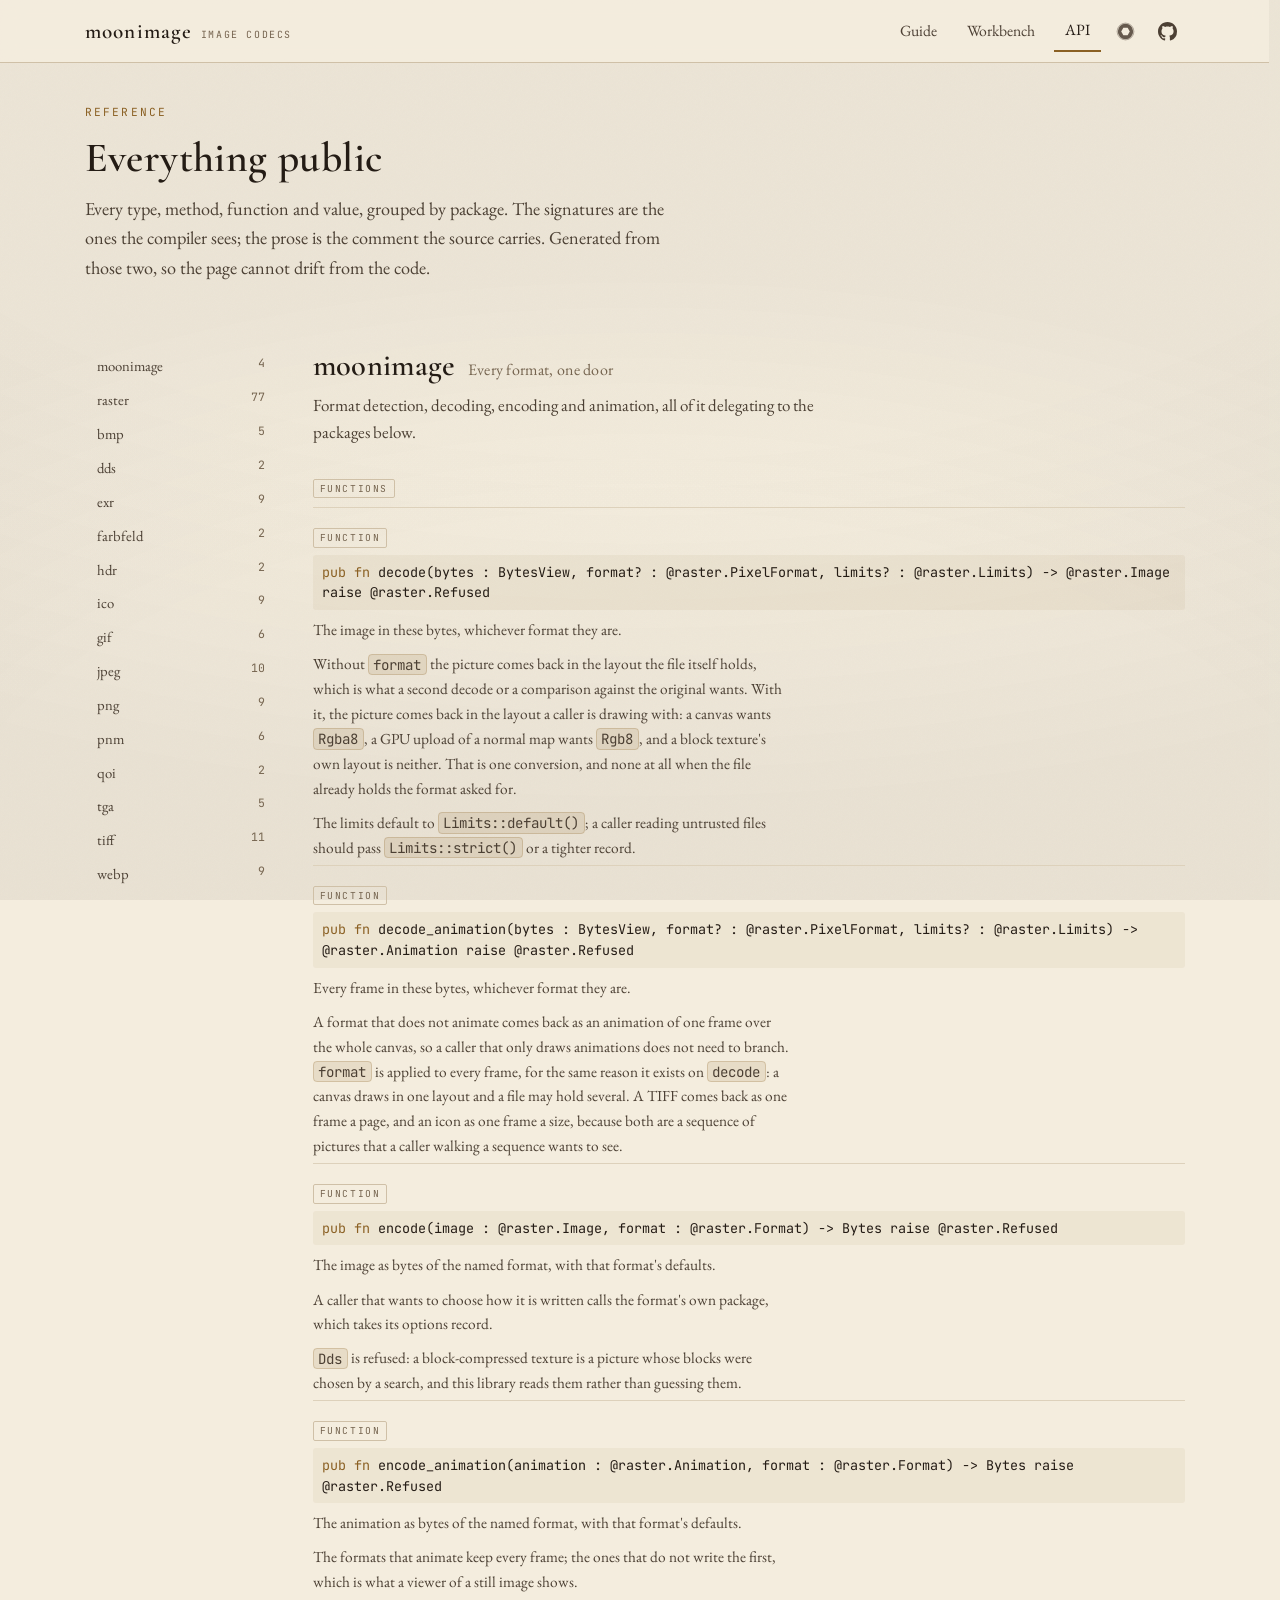
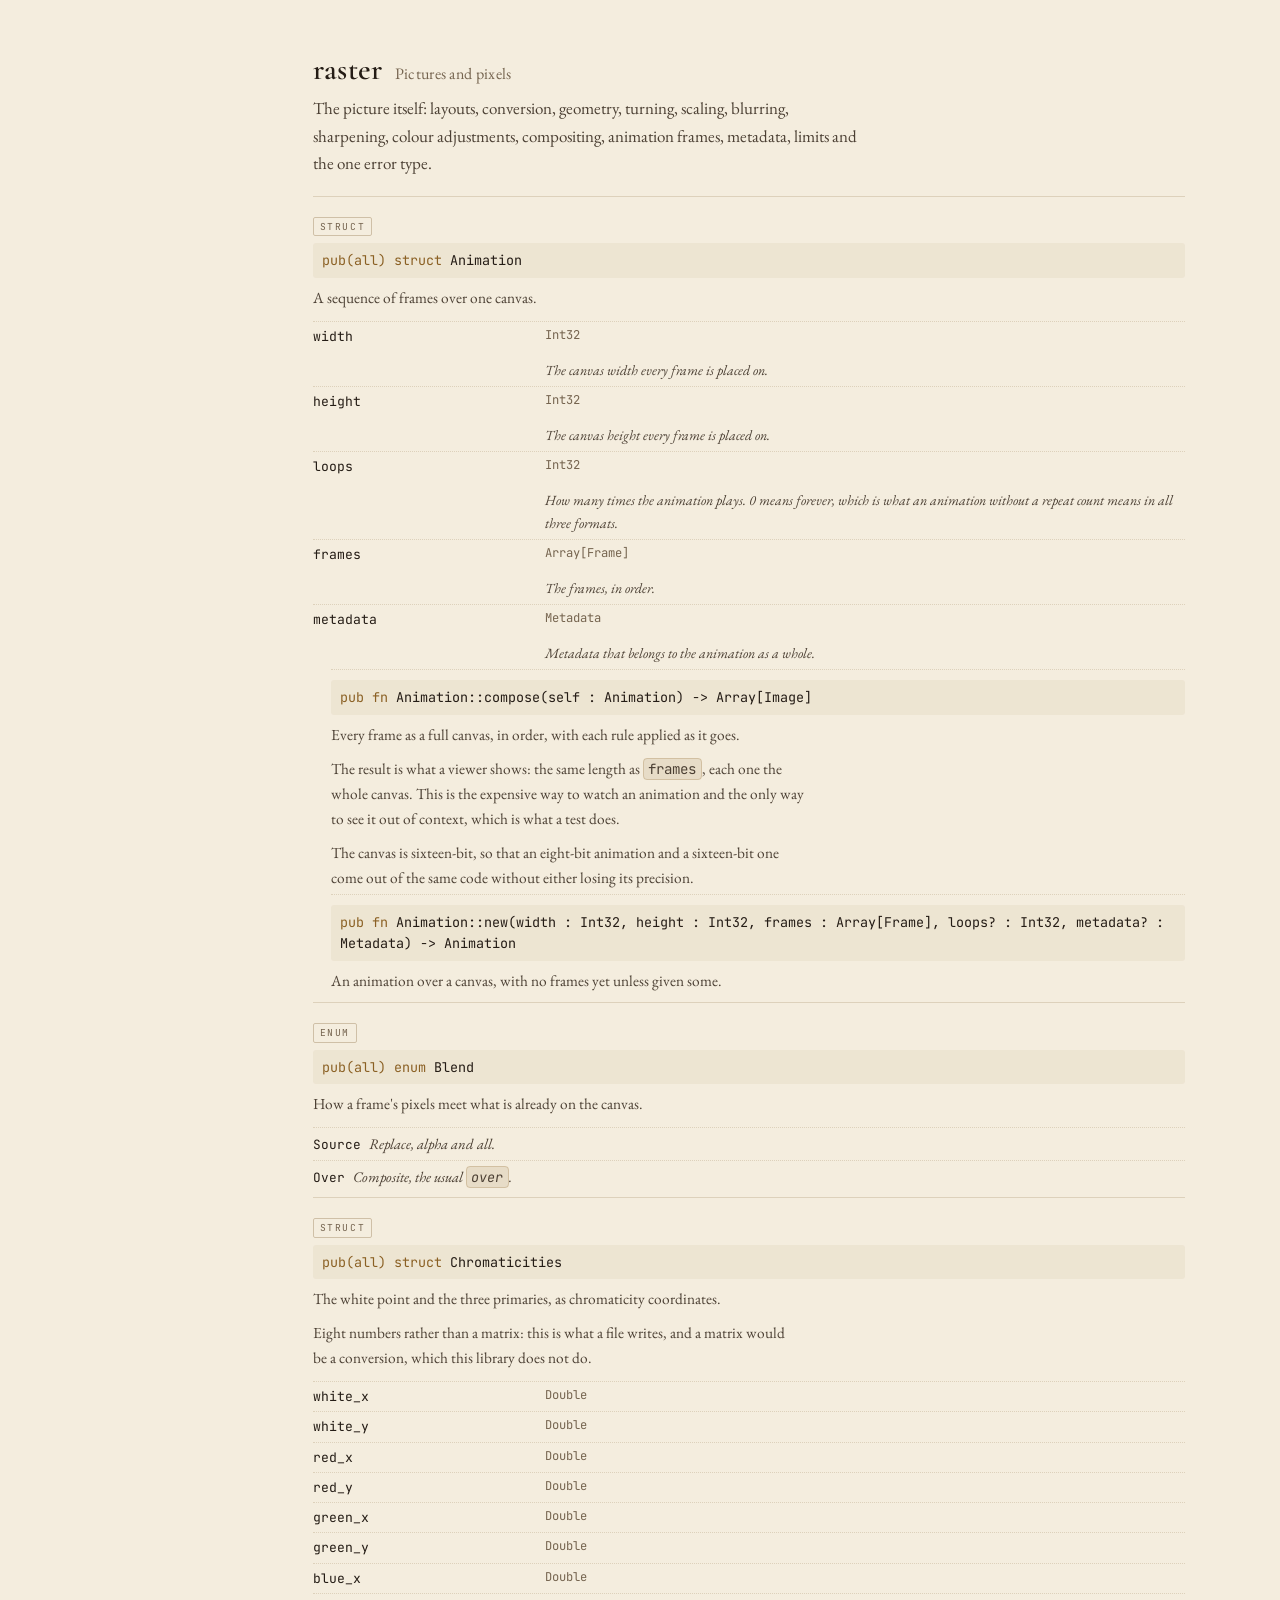
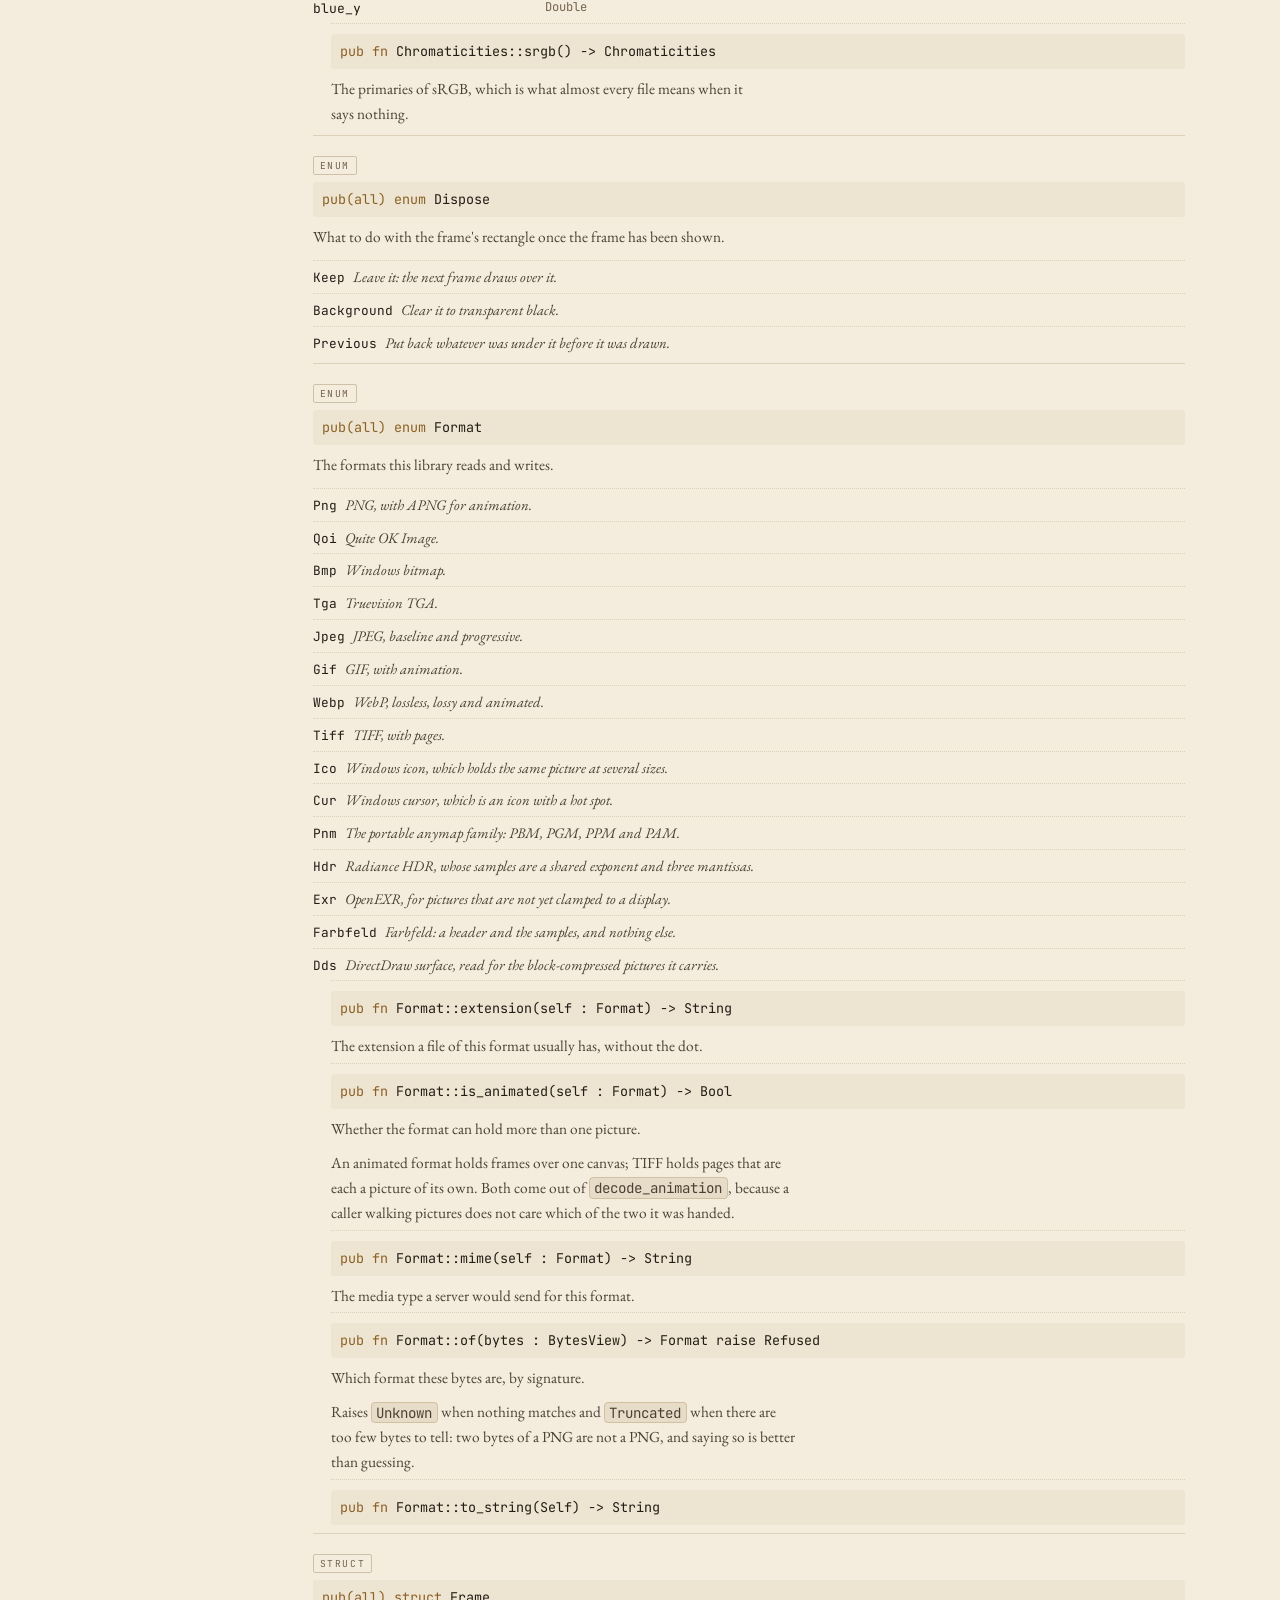
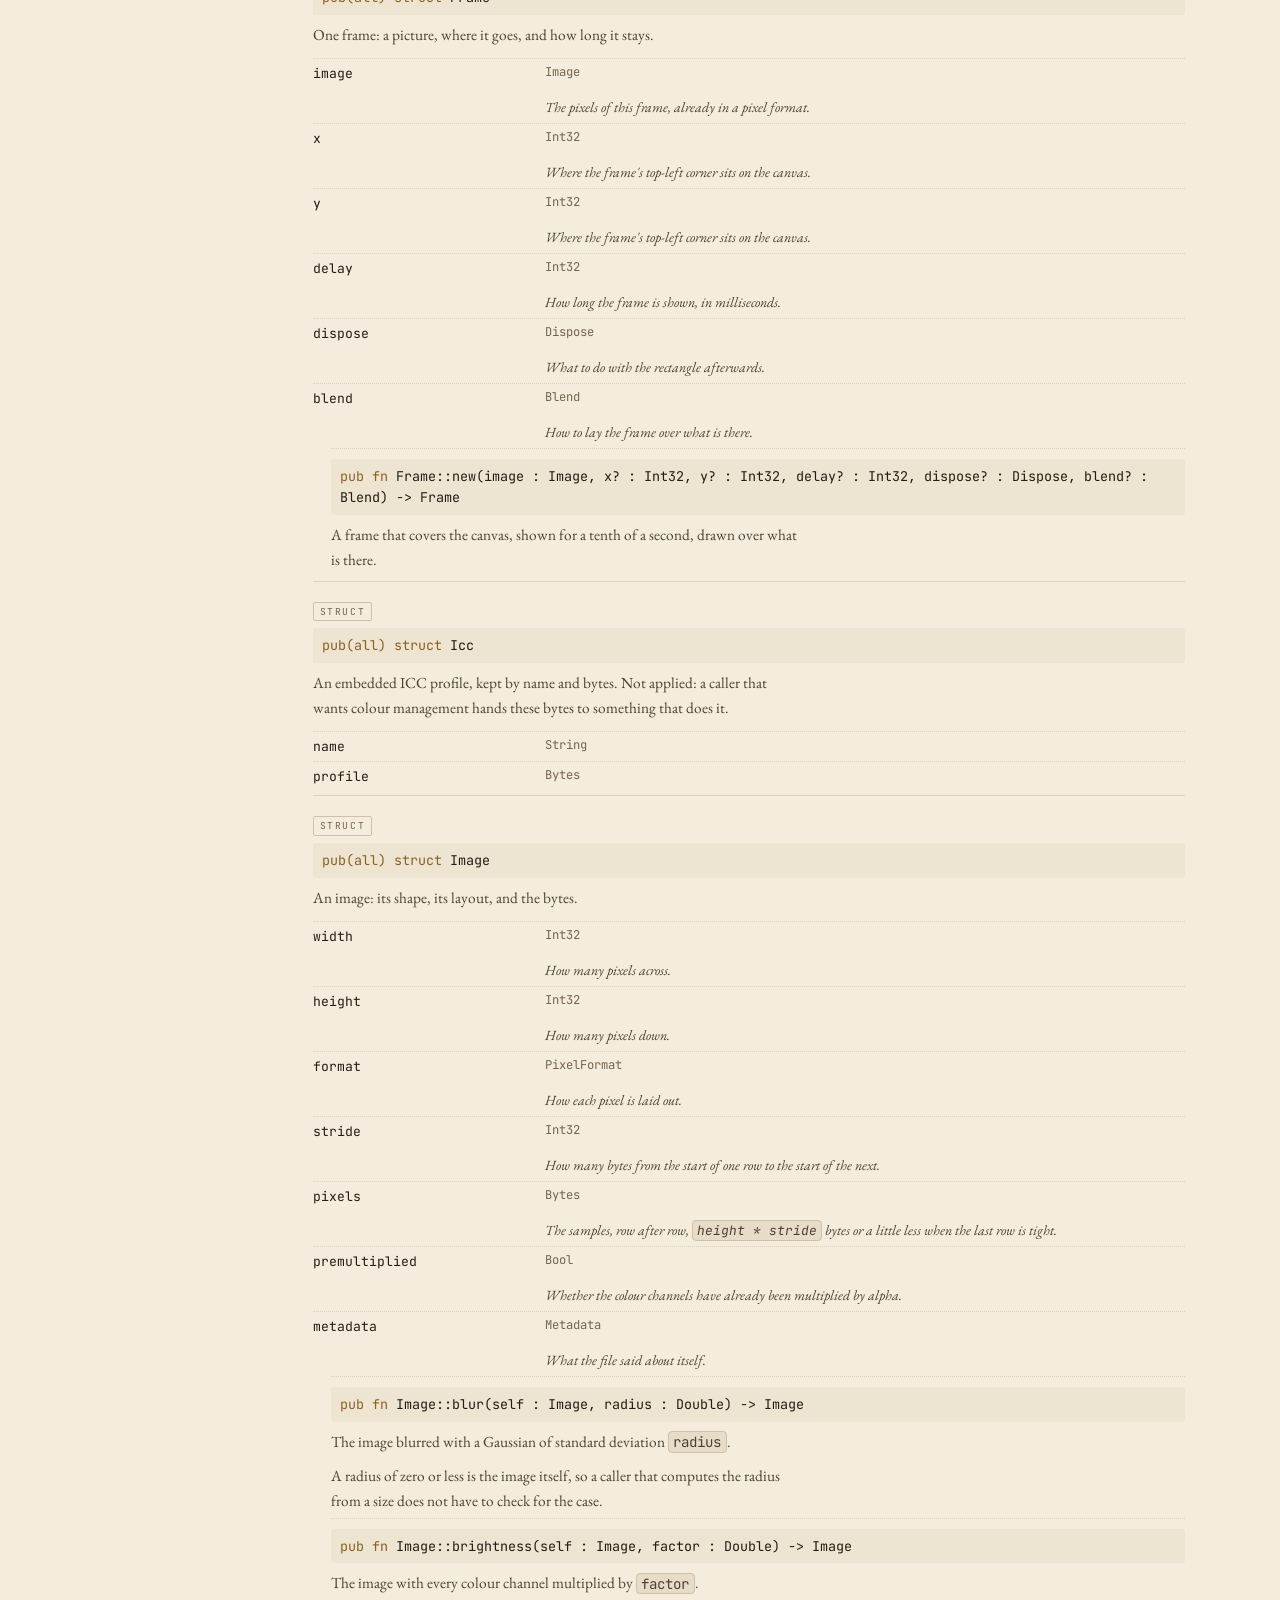
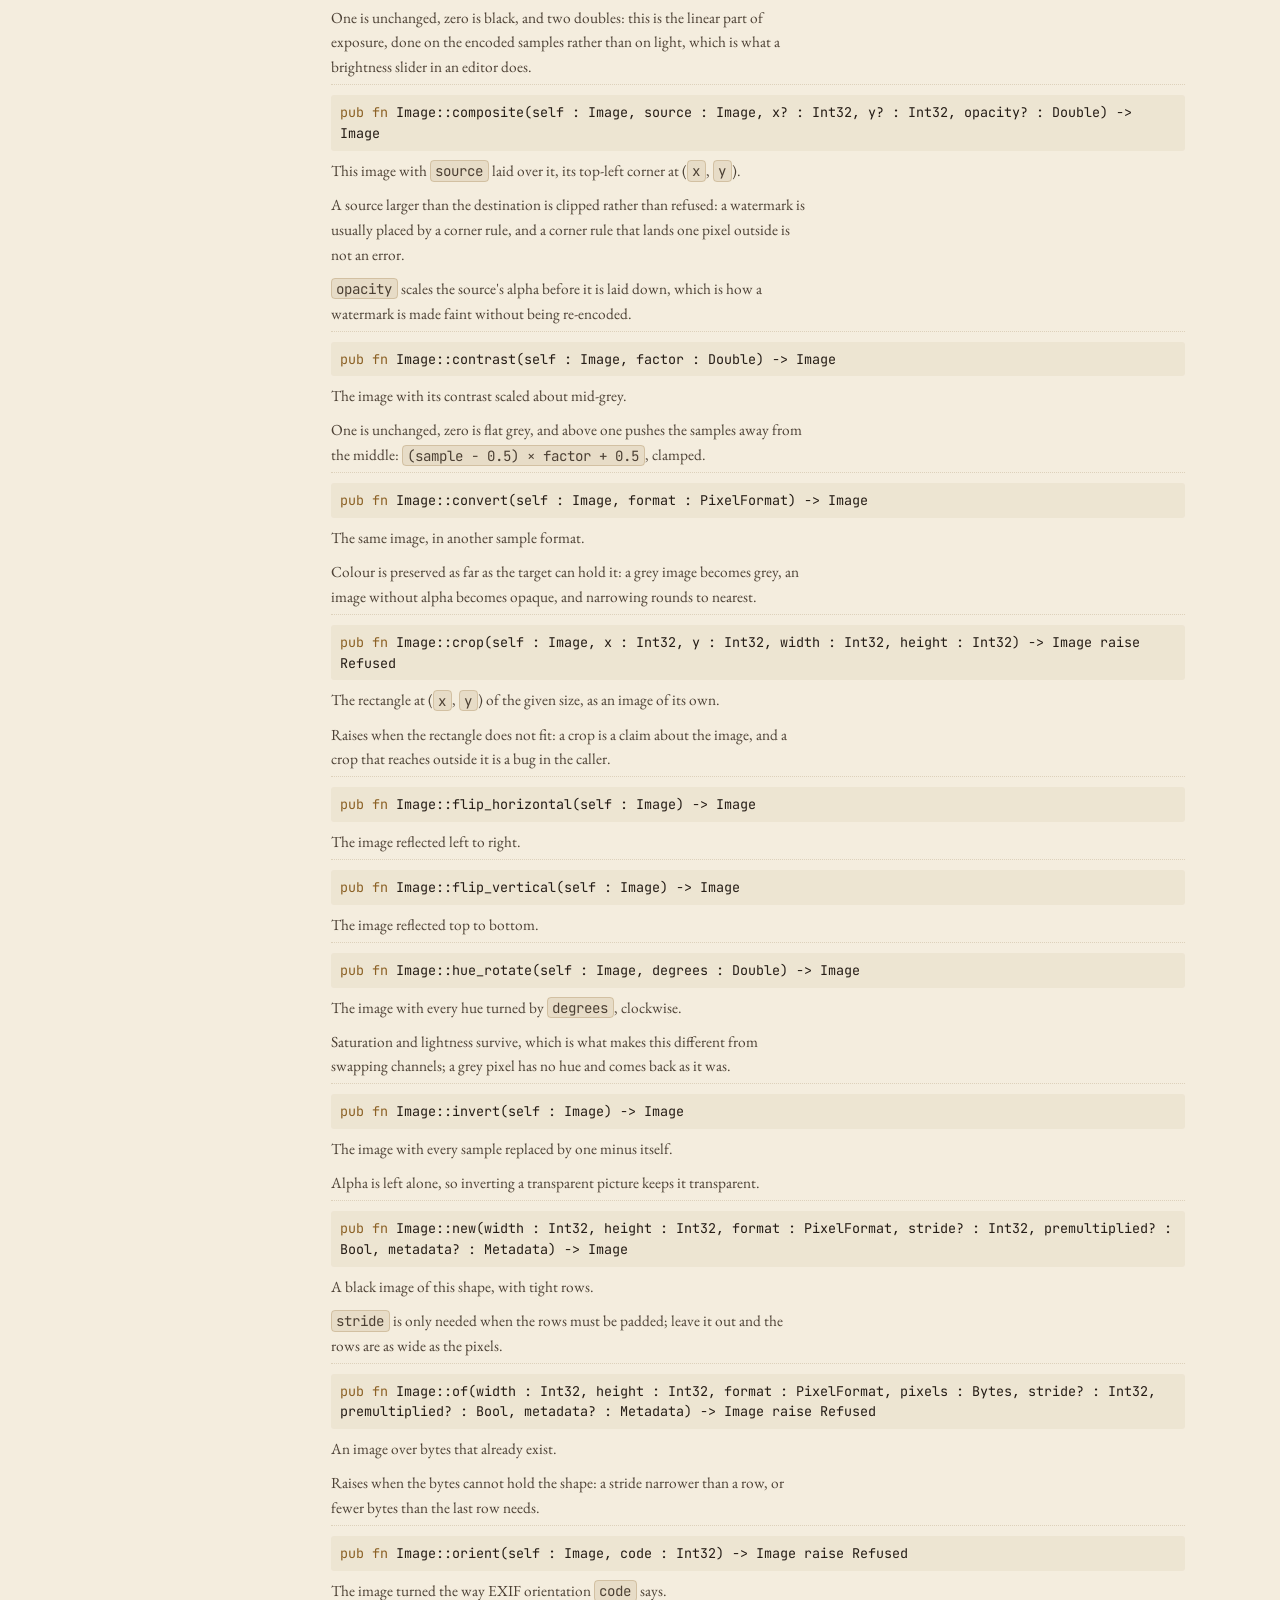
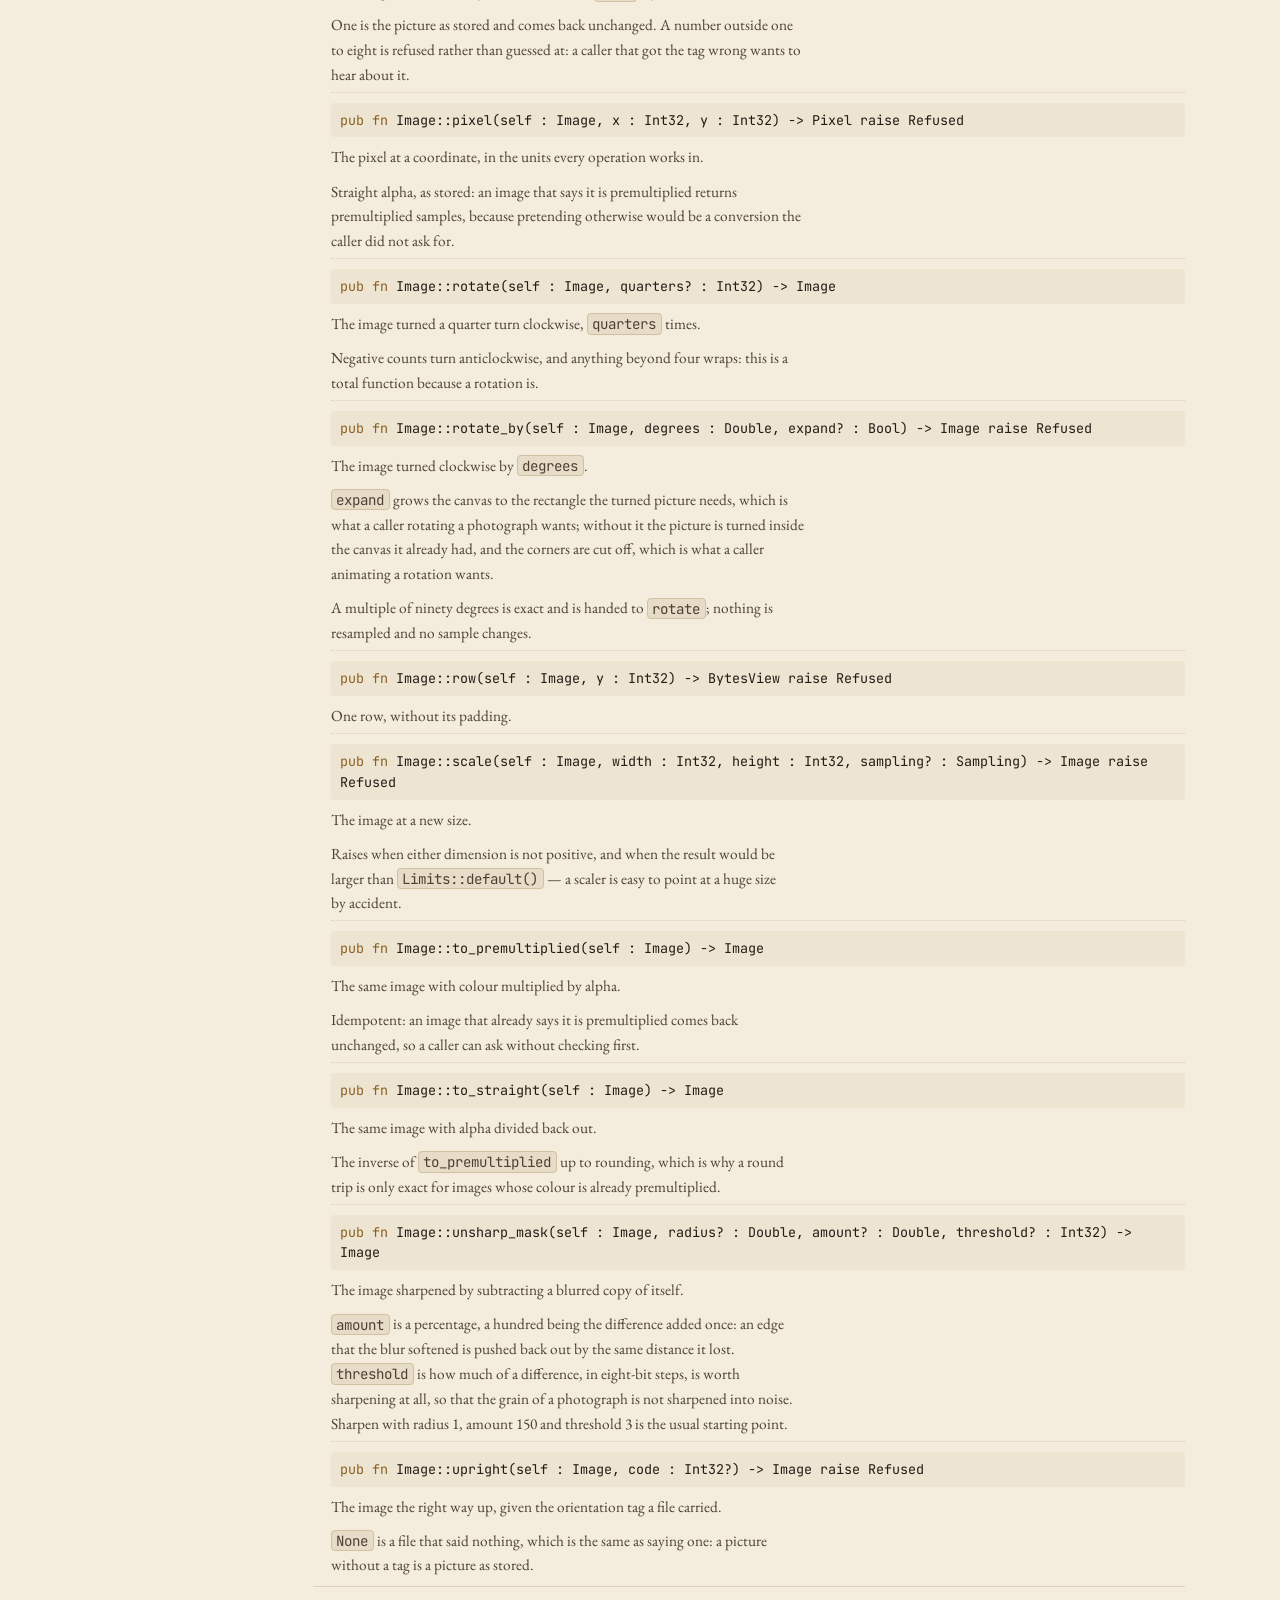
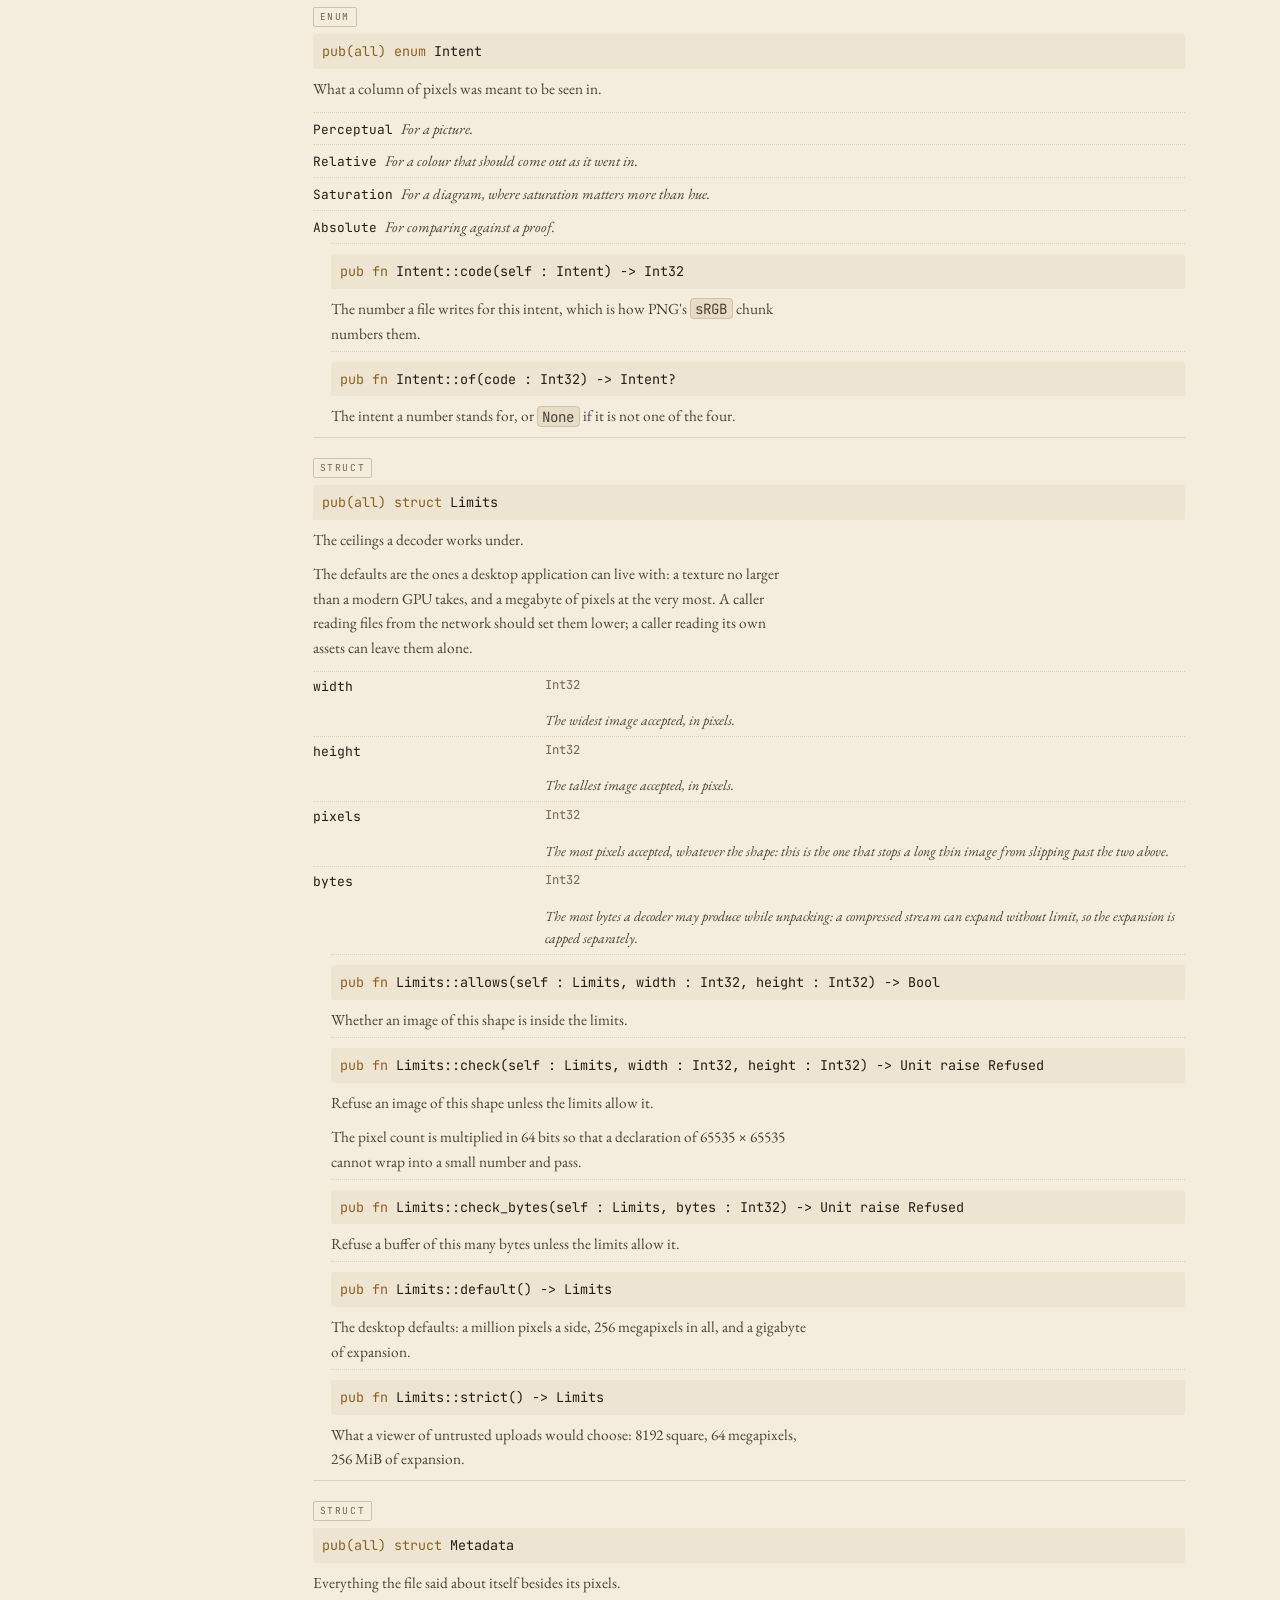
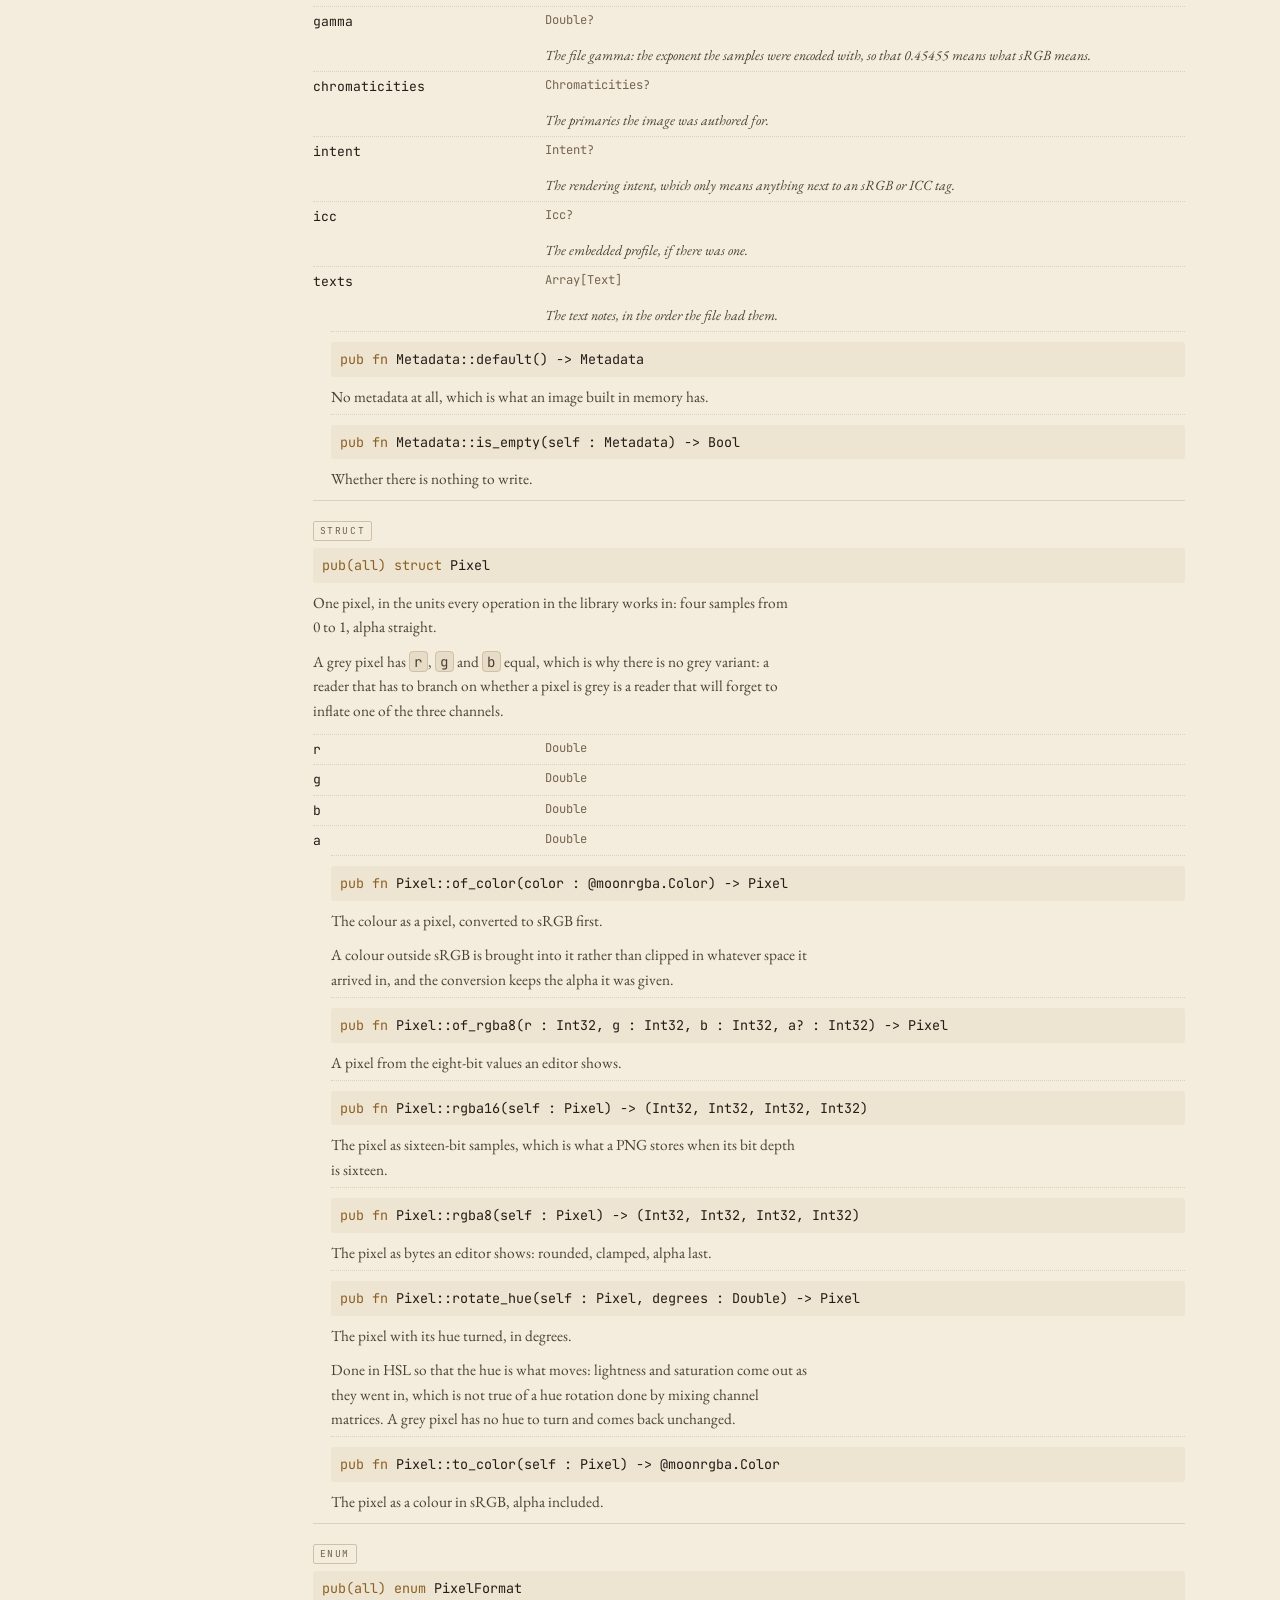
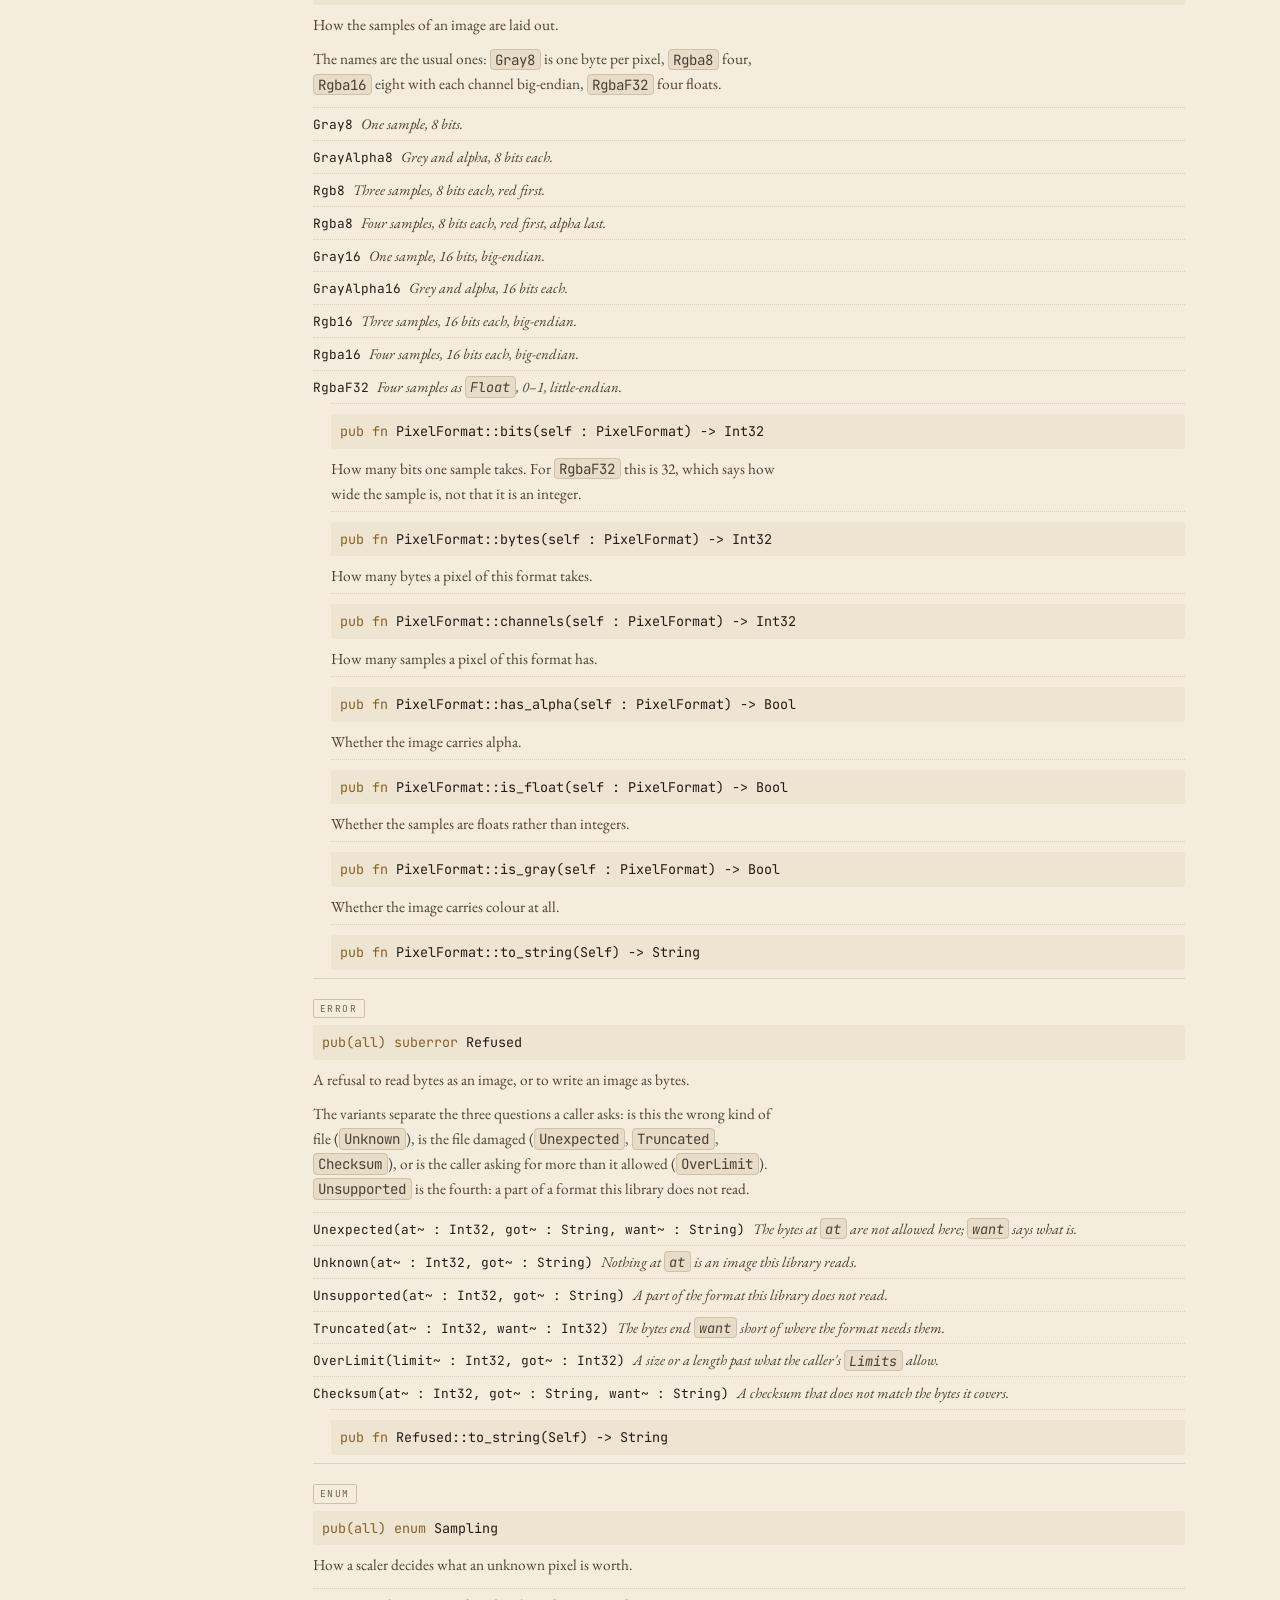
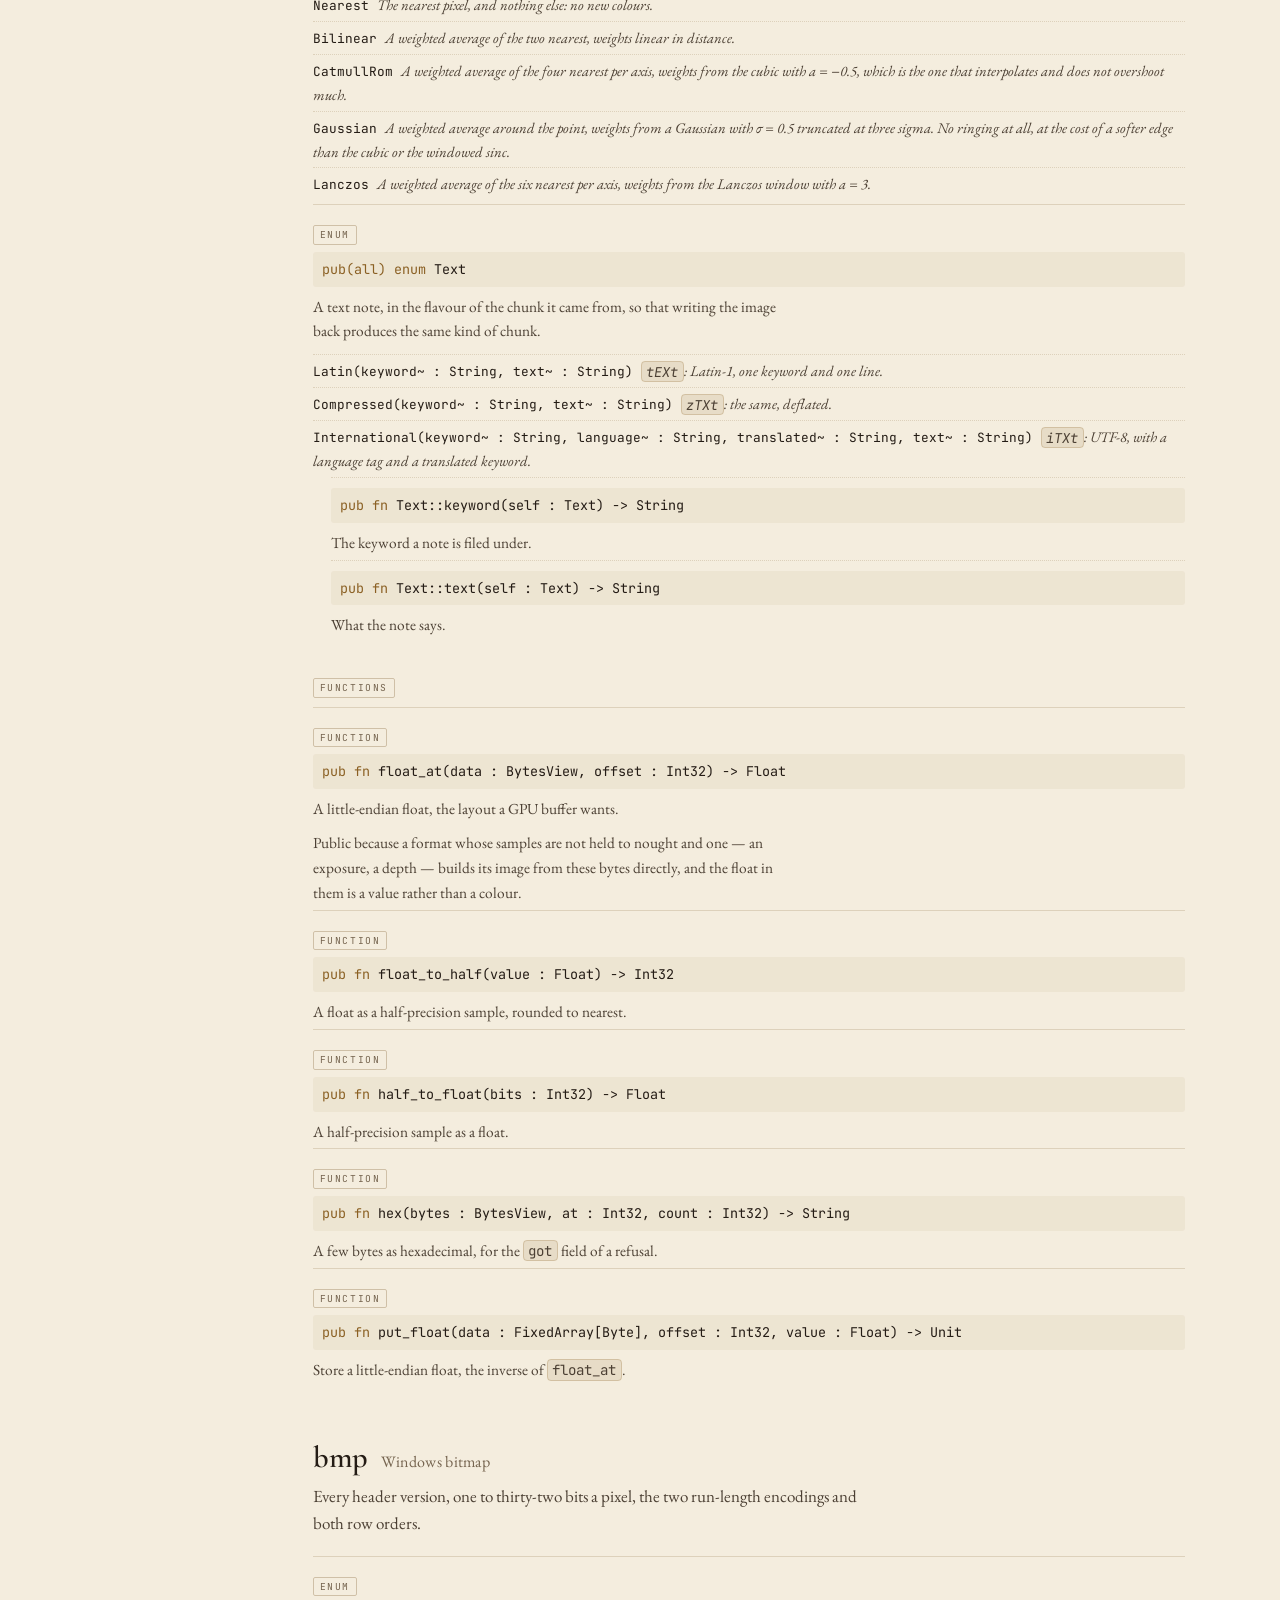
==== docs/api.html @ eb7dc7f6 "feat(moonimage): decode takes the layout the caller is drawing with. `decode_as` existed on the DDS " ====
<!doctype html>
<html lang="en">
<head>
<meta charset="utf-8">
<meta name="viewport" content="width=device-width, initial-scale=1">
<meta name="color-scheme" content="light dark">
<title>API reference — moonimage</title>
<meta name="description" content="Every public type, function, method and value in moonimage, generated from the packages' interfaces and their documentation comments.">
<script>
  // The stock is chosen before the first paint, so nothing flashes the wrong
  // colour while the stylesheet loads.
  (() => {
    let stored = null;
    try {
      stored = localStorage.getItem("moonimage-theme");
    } catch {}
    const theme = stored === "light" || stored === "dark"
      ? stored
      : (window.matchMedia("(prefers-color-scheme: dark)").matches ? "dark" : "light");
    document.documentElement.dataset.theme = theme;
  })();
</script>
<link rel="icon" href="favicon.svg" type="image/svg+xml">
<link rel="preconnect" href="https://fonts.googleapis.com">
<link rel="preconnect" href="https://fonts.gstatic.com" crossorigin>
<link href="https://fonts.googleapis.com/css2?family=Cormorant+Garamond:wght@500;600&family=EB+Garamond:ital,wght@0,400;0,600;1,400&family=JetBrains+Mono:wght@400;500&display=swap" rel="stylesheet">
<link rel="stylesheet" href="style.css">
</head>
<body>

<header class="top">
  <nav>
    <a class="brand" href="index.html"><b>moonimage</b><span>image codecs</span></a>
    <a class="link" href="guide.html">Guide</a>
    <a class="link" href="showcase.html">Workbench</a>
    <a class="link" href="api.html" aria-current="page">API</a>
    <a class="icon-link" href="https://github.com/moonbitstack/moonimage" aria-label="The repository" title="github.com/moonbitstack/moonimage">
      <svg viewBox="0 0 16 16" fill="currentColor" aria-hidden="true"><path d="M8 0C3.58 0 0 3.58 0 8c0 3.54 2.29 6.53 5.47 7.59.4.07.55-.17.55-.38 0-.19-.01-.82-.01-1.49-2.01.37-2.53-.49-2.69-.94-.09-.23-.48-.94-.82-1.13-.28-.15-.68-.52-.01-.53.63-.01 1.08.58 1.23.82.72 1.21 1.87.87 2.33.66.07-.52.28-.87.51-1.07-1.78-.2-3.64-.89-3.64-3.95 0-.87.31-1.59.82-2.15-.08-.2-.36-1.02.08-2.12 0 0 .67-.21 2.2.82.64-.18 1.32-.27 2-.27s1.36.09 2 .27c1.53-1.04 2.2-.82 2.2-.82.44 1.1.16 1.92.08 2.12.51.56.82 1.27.82 2.15 0 3.07-1.87 3.75-3.65 3.95.29.25.54.73.54 1.48 0 1.07-.01 1.93-.01 2.2 0 .21.15.46.55.38A8.01 8.01 0 0 0 16 8c0-4.42-3.58-8-8-8Z"/></svg>
    </a>
  </nav>
</header>

<main class="wrap">
  <div class="page-head" style="padding-block: 40px 8px;">
    <p class="eyebrow">Reference</p>
    <h1 style="font-size: 2.6rem; max-width: none;">Everything public</h1>
    <p class="lede" style="margin-top: 12px;">
      Every type, method, function and value, grouped by package. The signatures
      are the ones the compiler sees; the prose is the comment the source
      carries. Generated from those two, so the page cannot drift from the code.
    </p>
  </div>

  <div class="api">
    <nav aria-label="Packages">
        <a href="#moonimage" title="Every format, one door">moonimage<span>4</span></a>
        <a href="#raster" title="Pictures and pixels">raster<span>77</span></a>
        <a href="#bmp" title="Windows bitmap">bmp<span>5</span></a>
        <a href="#dds" title="DirectDraw surface">dds<span>2</span></a>
        <a href="#exr" title="OpenEXR">exr<span>9</span></a>
        <a href="#farbfeld" title="farbfeld">farbfeld<span>2</span></a>
        <a href="#hdr" title="Radiance HDR">hdr<span>2</span></a>
        <a href="#ico" title="Windows icons and cursors">ico<span>9</span></a>
        <a href="#gif" title="GIF">gif<span>6</span></a>
        <a href="#jpeg" title="JPEG">jpeg<span>10</span></a>
        <a href="#png" title="PNG">png<span>9</span></a>
        <a href="#pnm" title="The portable anymap">pnm<span>6</span></a>
        <a href="#qoi" title="Quite OK Image">qoi<span>2</span></a>
        <a href="#tga" title="Truevision TGA">tga<span>5</span></a>
        <a href="#tiff" title="TIFF">tiff<span>11</span></a>
        <a href="#webp" title="WebP">webp<span>9</span></a>
    </nav>
    <div>
<!-- generated by scripts/docs/gen_api.py; edit the source comments, not this file -->
    <section class="pkg" id="moonimage">
      <h2>moonimage <span>Every format, one door</span></h2>
      <p>Format detection, decoding, encoding and animation, all of it delegating to the packages below.</p>
      <div class="group"><span class="kind">functions</span></div>
      <div class="entry">
        <span class="kind">function</span>
        <code class="sig"><span class="kw">pub fn</span> decode(bytes : BytesView, format? : @raster.PixelFormat, limits? : @raster.Limits) -&gt; @raster.Image raise @raster.Refused</code>
        <div class="doc"><p>The image in these bytes, whichever format they are.</p>
<p>Without <code>format</code> the picture comes back in the layout the file itself holds, which is what a second decode or a comparison against the original wants. With it, the picture comes back in the layout a caller is drawing with: a canvas wants <code>Rgba8</code>, a GPU upload of a normal map wants <code>Rgb8</code>, and a block texture's own layout is neither. That is one conversion, and none at all when the file already holds the format asked for.</p>
<p>The limits default to <code>Limits::default()</code>; a caller reading untrusted files should pass <code>Limits::strict()</code> or a tighter record.</p></div>
      </div>
      <div class="entry">
        <span class="kind">function</span>
        <code class="sig"><span class="kw">pub fn</span> decode_animation(bytes : BytesView, format? : @raster.PixelFormat, limits? : @raster.Limits) -&gt; @raster.Animation raise @raster.Refused</code>
        <div class="doc"><p>Every frame in these bytes, whichever format they are.</p>
<p>A format that does not animate comes back as an animation of one frame over the whole canvas, so a caller that only draws animations does not need to branch. <code>format</code> is applied to every frame, for the same reason it exists on <code>decode</code>: a canvas draws in one layout and a file may hold several. A TIFF comes back as one frame a page, and an icon as one frame a size, because both are a sequence of pictures that a caller walking a sequence wants to see.</p></div>
      </div>
      <div class="entry">
        <span class="kind">function</span>
        <code class="sig"><span class="kw">pub fn</span> encode(image : @raster.Image, format : @raster.Format) -&gt; Bytes raise @raster.Refused</code>
        <div class="doc"><p>The image as bytes of the named format, with that format's defaults.</p>
<p>A caller that wants to choose how it is written calls the format's own package, which takes its options record.</p>
<p><code>Dds</code> is refused: a block-compressed texture is a picture whose blocks were chosen by a search, and this library reads them rather than guessing them.</p></div>
      </div>
      <div class="entry">
        <span class="kind">function</span>
        <code class="sig"><span class="kw">pub fn</span> encode_animation(animation : @raster.Animation, format : @raster.Format) -&gt; Bytes raise @raster.Refused</code>
        <div class="doc"><p>The animation as bytes of the named format, with that format's defaults.</p>
<p>The formats that animate keep every frame; the ones that do not write the first, which is what a viewer of a still image shows.</p></div>
      </div>
    </section>
    <section class="pkg" id="raster">
      <h2>raster <span>Pictures and pixels</span></h2>
      <p>The picture itself: layouts, conversion, geometry, turning, scaling, blurring, sharpening, colour adjustments, compositing, animation frames, metadata, limits and the one error type.</p>
      <div class="entry">
        <span class="kind">struct</span>
        <code class="sig"><span class="kw">pub(all) struct</span> Animation</code>
        <div class="doc"><p>A sequence of frames over one canvas.</p></div>
        <ul class="fields">
          <li><b>width</b><span>Int32</span> <em>The canvas width every frame is placed on.</em></li>
          <li><b>height</b><span>Int32</span> <em>The canvas height every frame is placed on.</em></li>
          <li><b>loops</b><span>Int32</span> <em>How many times the animation plays. 0 means forever, which is what an
animation without a repeat count means in all three formats.</em></li>
          <li><b>frames</b><span>Array[Frame]</span> <em>The frames, in order.</em></li>
          <li><b>metadata</b><span>Metadata</span> <em>Metadata that belongs to the animation as a whole.</em></li>
        </ul>
        <div class="entry method">
          <code class="sig"><span class="kw">pub fn</span> Animation::compose(self : Animation) -&gt; Array[Image]</code>
          <div class="doc"><p>Every frame as a full canvas, in order, with each rule applied as it goes.</p>
<p>The result is what a viewer shows: the same length as <code>frames</code>, each one the whole canvas. This is the expensive way to watch an animation and the only way to see it out of context, which is what a test does.</p>
<p>The canvas is sixteen-bit, so that an eight-bit animation and a sixteen-bit one come out of the same code without either losing its precision.</p></div>
        </div>
        <div class="entry method">
          <code class="sig"><span class="kw">pub fn</span> Animation::new(width : Int32, height : Int32, frames : Array[Frame], loops? : Int32, metadata? : Metadata) -&gt; Animation</code>
          <div class="doc"><p>An animation over a canvas, with no frames yet unless given some.</p></div>
        </div>
      </div>
      <div class="entry">
        <span class="kind">enum</span>
        <code class="sig"><span class="kw">pub(all) enum</span> Blend</code>
        <div class="doc"><p>How a frame's pixels meet what is already on the canvas.</p></div>
        <ul class="variants">
          <li>Source <em>Replace, alpha and all.</em></li>
          <li>Over <em>Composite, the usual <code>over</code>.</em></li>
        </ul>
      </div>
      <div class="entry">
        <span class="kind">struct</span>
        <code class="sig"><span class="kw">pub(all) struct</span> Chromaticities</code>
        <div class="doc"><p>The white point and the three primaries, as chromaticity coordinates.</p>
<p>Eight numbers rather than a matrix: this is what a file writes, and a matrix would be a conversion, which this library does not do.</p></div>
        <ul class="fields">
          <li><b>white_x</b><span>Double</span></li>
          <li><b>white_y</b><span>Double</span></li>
          <li><b>red_x</b><span>Double</span></li>
          <li><b>red_y</b><span>Double</span></li>
          <li><b>green_x</b><span>Double</span></li>
          <li><b>green_y</b><span>Double</span></li>
          <li><b>blue_x</b><span>Double</span></li>
          <li><b>blue_y</b><span>Double</span></li>
        </ul>
        <div class="entry method">
          <code class="sig"><span class="kw">pub fn</span> Chromaticities::srgb() -&gt; Chromaticities</code>
          <div class="doc"><p>The primaries of sRGB, which is what almost every file means when it says nothing.</p></div>
        </div>
      </div>
      <div class="entry">
        <span class="kind">enum</span>
        <code class="sig"><span class="kw">pub(all) enum</span> Dispose</code>
        <div class="doc"><p>What to do with the frame's rectangle once the frame has been shown.</p></div>
        <ul class="variants">
          <li>Keep <em>Leave it: the next frame draws over it.</em></li>
          <li>Background <em>Clear it to transparent black.</em></li>
          <li>Previous <em>Put back whatever was under it before it was drawn.</em></li>
        </ul>
      </div>
      <div class="entry">
        <span class="kind">enum</span>
        <code class="sig"><span class="kw">pub(all) enum</span> Format</code>
        <div class="doc"><p>The formats this library reads and writes.</p></div>
        <ul class="variants">
          <li>Png <em>PNG, with APNG for animation.</em></li>
          <li>Qoi <em>Quite OK Image.</em></li>
          <li>Bmp <em>Windows bitmap.</em></li>
          <li>Tga <em>Truevision TGA.</em></li>
          <li>Jpeg <em>JPEG, baseline and progressive.</em></li>
          <li>Gif <em>GIF, with animation.</em></li>
          <li>Webp <em>WebP, lossless, lossy and animated.</em></li>
          <li>Tiff <em>TIFF, with pages.</em></li>
          <li>Ico <em>Windows icon, which holds the same picture at several sizes.</em></li>
          <li>Cur <em>Windows cursor, which is an icon with a hot spot.</em></li>
          <li>Pnm <em>The portable anymap family: PBM, PGM, PPM and PAM.</em></li>
          <li>Hdr <em>Radiance HDR, whose samples are a shared exponent and three mantissas.</em></li>
          <li>Exr <em>OpenEXR, for pictures that are not yet clamped to a display.</em></li>
          <li>Farbfeld <em>Farbfeld: a header and the samples, and nothing else.</em></li>
          <li>Dds <em>DirectDraw surface, read for the block-compressed pictures it carries.</em></li>
        </ul>
        <div class="entry method">
          <code class="sig"><span class="kw">pub fn</span> Format::extension(self : Format) -&gt; String</code>
          <div class="doc"><p>The extension a file of this format usually has, without the dot.</p></div>
        </div>
        <div class="entry method">
          <code class="sig"><span class="kw">pub fn</span> Format::is_animated(self : Format) -&gt; Bool</code>
          <div class="doc"><p>Whether the format can hold more than one picture.</p>
<p>An animated format holds frames over one canvas; TIFF holds pages that are each a picture of its own. Both come out of <code>decode_animation</code>, because a caller walking pictures does not care which of the two it was handed.</p></div>
        </div>
        <div class="entry method">
          <code class="sig"><span class="kw">pub fn</span> Format::mime(self : Format) -&gt; String</code>
          <div class="doc"><p>The media type a server would send for this format.</p></div>
        </div>
        <div class="entry method">
          <code class="sig"><span class="kw">pub fn</span> Format::of(bytes : BytesView) -&gt; Format raise Refused</code>
          <div class="doc"><p>Which format these bytes are, by signature.</p>
<p>Raises <code>Unknown</code> when nothing matches and <code>Truncated</code> when there are too few bytes to tell: two bytes of a PNG are not a PNG, and saying so is better than guessing.</p></div>
        </div>
        <div class="entry method">
          <code class="sig"><span class="kw">pub fn</span> Format::to_string(Self) -&gt; String</code>
        </div>
      </div>
      <div class="entry">
        <span class="kind">struct</span>
        <code class="sig"><span class="kw">pub(all) struct</span> Frame</code>
        <div class="doc"><p>One frame: a picture, where it goes, and how long it stays.</p></div>
        <ul class="fields">
          <li><b>image</b><span>Image</span> <em>The pixels of this frame, already in a pixel format.</em></li>
          <li><b>x</b><span>Int32</span> <em>Where the frame's top-left corner sits on the canvas.</em></li>
          <li><b>y</b><span>Int32</span> <em>Where the frame's top-left corner sits on the canvas.</em></li>
          <li><b>delay</b><span>Int32</span> <em>How long the frame is shown, in milliseconds.</em></li>
          <li><b>dispose</b><span>Dispose</span> <em>What to do with the rectangle afterwards.</em></li>
          <li><b>blend</b><span>Blend</span> <em>How to lay the frame over what is there.</em></li>
        </ul>
        <div class="entry method">
          <code class="sig"><span class="kw">pub fn</span> Frame::new(image : Image, x? : Int32, y? : Int32, delay? : Int32, dispose? : Dispose, blend? : Blend) -&gt; Frame</code>
          <div class="doc"><p>A frame that covers the canvas, shown for a tenth of a second, drawn over what is there.</p></div>
        </div>
      </div>
      <div class="entry">
        <span class="kind">struct</span>
        <code class="sig"><span class="kw">pub(all) struct</span> Icc</code>
        <div class="doc"><p>An embedded ICC profile, kept by name and bytes. Not applied: a caller that wants colour management hands these bytes to something that does it.</p></div>
        <ul class="fields">
          <li><b>name</b><span>String</span></li>
          <li><b>profile</b><span>Bytes</span></li>
        </ul>
      </div>
      <div class="entry">
        <span class="kind">struct</span>
        <code class="sig"><span class="kw">pub(all) struct</span> Image</code>
        <div class="doc"><p>An image: its shape, its layout, and the bytes.</p></div>
        <ul class="fields">
          <li><b>width</b><span>Int32</span> <em>How many pixels across.</em></li>
          <li><b>height</b><span>Int32</span> <em>How many pixels down.</em></li>
          <li><b>format</b><span>PixelFormat</span> <em>How each pixel is laid out.</em></li>
          <li><b>stride</b><span>Int32</span> <em>How many bytes from the start of one row to the start of the next.</em></li>
          <li><b>pixels</b><span>Bytes</span> <em>The samples, row after row, <code>height * stride</code> bytes or a little less when
the last row is tight.</em></li>
          <li><b>premultiplied</b><span>Bool</span> <em>Whether the colour channels have already been multiplied by alpha.</em></li>
          <li><b>metadata</b><span>Metadata</span> <em>What the file said about itself.</em></li>
        </ul>
        <div class="entry method">
          <code class="sig"><span class="kw">pub fn</span> Image::blur(self : Image, radius : Double) -&gt; Image</code>
          <div class="doc"><p>The image blurred with a Gaussian of standard deviation <code>radius</code>.</p>
<p>A radius of zero or less is the image itself, so a caller that computes the radius from a size does not have to check for the case.</p></div>
        </div>
        <div class="entry method">
          <code class="sig"><span class="kw">pub fn</span> Image::brightness(self : Image, factor : Double) -&gt; Image</code>
          <div class="doc"><p>The image with every colour channel multiplied by <code>factor</code>.</p>
<p>One is unchanged, zero is black, and two doubles: this is the linear part of exposure, done on the encoded samples rather than on light, which is what a brightness slider in an editor does.</p></div>
        </div>
        <div class="entry method">
          <code class="sig"><span class="kw">pub fn</span> Image::composite(self : Image, source : Image, x? : Int32, y? : Int32, opacity? : Double) -&gt; Image</code>
          <div class="doc"><p>This image with <code>source</code> laid over it, its top-left corner at (<code>x</code>, <code>y</code>).</p>
<p>A source larger than the destination is clipped rather than refused: a watermark is usually placed by a corner rule, and a corner rule that lands one pixel outside is not an error.</p>
<p><code>opacity</code> scales the source's alpha before it is laid down, which is how a watermark is made faint without being re-encoded.</p></div>
        </div>
        <div class="entry method">
          <code class="sig"><span class="kw">pub fn</span> Image::contrast(self : Image, factor : Double) -&gt; Image</code>
          <div class="doc"><p>The image with its contrast scaled about mid-grey.</p>
<p>One is unchanged, zero is flat grey, and above one pushes the samples away from the middle: <code>(sample − 0.5) × factor + 0.5</code>, clamped.</p></div>
        </div>
        <div class="entry method">
          <code class="sig"><span class="kw">pub fn</span> Image::convert(self : Image, format : PixelFormat) -&gt; Image</code>
          <div class="doc"><p>The same image, in another sample format.</p>
<p>Colour is preserved as far as the target can hold it: a grey image becomes grey, an image without alpha becomes opaque, and narrowing rounds to nearest.</p></div>
        </div>
        <div class="entry method">
          <code class="sig"><span class="kw">pub fn</span> Image::crop(self : Image, x : Int32, y : Int32, width : Int32, height : Int32) -&gt; Image raise Refused</code>
          <div class="doc"><p>The rectangle at (<code>x</code>, <code>y</code>) of the given size, as an image of its own.</p>
<p>Raises when the rectangle does not fit: a crop is a claim about the image, and a crop that reaches outside it is a bug in the caller.</p></div>
        </div>
        <div class="entry method">
          <code class="sig"><span class="kw">pub fn</span> Image::flip_horizontal(self : Image) -&gt; Image</code>
          <div class="doc"><p>The image reflected left to right.</p></div>
        </div>
        <div class="entry method">
          <code class="sig"><span class="kw">pub fn</span> Image::flip_vertical(self : Image) -&gt; Image</code>
          <div class="doc"><p>The image reflected top to bottom.</p></div>
        </div>
        <div class="entry method">
          <code class="sig"><span class="kw">pub fn</span> Image::hue_rotate(self : Image, degrees : Double) -&gt; Image</code>
          <div class="doc"><p>The image with every hue turned by <code>degrees</code>, clockwise.</p>
<p>Saturation and lightness survive, which is what makes this different from swapping channels; a grey pixel has no hue and comes back as it was.</p></div>
        </div>
        <div class="entry method">
          <code class="sig"><span class="kw">pub fn</span> Image::invert(self : Image) -&gt; Image</code>
          <div class="doc"><p>The image with every sample replaced by one minus itself.</p>
<p>Alpha is left alone, so inverting a transparent picture keeps it transparent.</p></div>
        </div>
        <div class="entry method">
          <code class="sig"><span class="kw">pub fn</span> Image::new(width : Int32, height : Int32, format : PixelFormat, stride? : Int32, premultiplied? : Bool, metadata? : Metadata) -&gt; Image</code>
          <div class="doc"><p>A black image of this shape, with tight rows.</p>
<p><code>stride</code> is only needed when the rows must be padded; leave it out and the rows are as wide as the pixels.</p></div>
        </div>
        <div class="entry method">
          <code class="sig"><span class="kw">pub fn</span> Image::of(width : Int32, height : Int32, format : PixelFormat, pixels : Bytes, stride? : Int32, premultiplied? : Bool, metadata? : Metadata) -&gt; Image raise Refused</code>
          <div class="doc"><p>An image over bytes that already exist.</p>
<p>Raises when the bytes cannot hold the shape: a stride narrower than a row, or fewer bytes than the last row needs.</p></div>
        </div>
        <div class="entry method">
          <code class="sig"><span class="kw">pub fn</span> Image::orient(self : Image, code : Int32) -&gt; Image raise Refused</code>
          <div class="doc"><p>The image turned the way EXIF orientation <code>code</code> says.</p>
<p>One is the picture as stored and comes back unchanged. A number outside one to eight is refused rather than guessed at: a caller that got the tag wrong wants to hear about it.</p></div>
        </div>
        <div class="entry method">
          <code class="sig"><span class="kw">pub fn</span> Image::pixel(self : Image, x : Int32, y : Int32) -&gt; Pixel raise Refused</code>
          <div class="doc"><p>The pixel at a coordinate, in the units every operation works in.</p>
<p>Straight alpha, as stored: an image that says it is premultiplied returns premultiplied samples, because pretending otherwise would be a conversion the caller did not ask for.</p></div>
        </div>
        <div class="entry method">
          <code class="sig"><span class="kw">pub fn</span> Image::rotate(self : Image, quarters? : Int32) -&gt; Image</code>
          <div class="doc"><p>The image turned a quarter turn clockwise, <code>quarters</code> times.</p>
<p>Negative counts turn anticlockwise, and anything beyond four wraps: this is a total function because a rotation is.</p></div>
        </div>
        <div class="entry method">
          <code class="sig"><span class="kw">pub fn</span> Image::rotate_by(self : Image, degrees : Double, expand? : Bool) -&gt; Image raise Refused</code>
          <div class="doc"><p>The image turned clockwise by <code>degrees</code>.</p>
<p><code>expand</code> grows the canvas to the rectangle the turned picture needs, which is what a caller rotating a photograph wants; without it the picture is turned inside the canvas it already had, and the corners are cut off, which is what a caller animating a rotation wants.</p>
<p>A multiple of ninety degrees is exact and is handed to <code>rotate</code>; nothing is resampled and no sample changes.</p></div>
        </div>
        <div class="entry method">
          <code class="sig"><span class="kw">pub fn</span> Image::row(self : Image, y : Int32) -&gt; BytesView raise Refused</code>
          <div class="doc"><p>One row, without its padding.</p></div>
        </div>
        <div class="entry method">
          <code class="sig"><span class="kw">pub fn</span> Image::scale(self : Image, width : Int32, height : Int32, sampling? : Sampling) -&gt; Image raise Refused</code>
          <div class="doc"><p>The image at a new size.</p>
<p>Raises when either dimension is not positive, and when the result would be larger than <code>Limits::default()</code> — a scaler is easy to point at a huge size by accident.</p></div>
        </div>
        <div class="entry method">
          <code class="sig"><span class="kw">pub fn</span> Image::to_premultiplied(self : Image) -&gt; Image</code>
          <div class="doc"><p>The same image with colour multiplied by alpha.</p>
<p>Idempotent: an image that already says it is premultiplied comes back unchanged, so a caller can ask without checking first.</p></div>
        </div>
        <div class="entry method">
          <code class="sig"><span class="kw">pub fn</span> Image::to_straight(self : Image) -&gt; Image</code>
          <div class="doc"><p>The same image with alpha divided back out.</p>
<p>The inverse of <code>to_premultiplied</code> up to rounding, which is why a round trip is only exact for images whose colour is already premultiplied.</p></div>
        </div>
        <div class="entry method">
          <code class="sig"><span class="kw">pub fn</span> Image::unsharp_mask(self : Image, radius? : Double, amount? : Double, threshold? : Int32) -&gt; Image</code>
          <div class="doc"><p>The image sharpened by subtracting a blurred copy of itself.</p>
<p><code>amount</code> is a percentage, a hundred being the difference added once: an edge that the blur softened is pushed back out by the same distance it lost. <code>threshold</code> is how much of a difference, in eight-bit steps, is worth sharpening at all, so that the grain of a photograph is not sharpened into noise. Sharpen with radius 1, amount 150 and threshold 3 is the usual starting point.</p></div>
        </div>
        <div class="entry method">
          <code class="sig"><span class="kw">pub fn</span> Image::upright(self : Image, code : Int32?) -&gt; Image raise Refused</code>
          <div class="doc"><p>The image the right way up, given the orientation tag a file carried.</p>
<p><code>None</code> is a file that said nothing, which is the same as saying one: a picture without a tag is a picture as stored.</p></div>
        </div>
      </div>
      <div class="entry">
        <span class="kind">enum</span>
        <code class="sig"><span class="kw">pub(all) enum</span> Intent</code>
        <div class="doc"><p>What a column of pixels was meant to be seen in.</p></div>
        <ul class="variants">
          <li>Perceptual <em>For a picture.</em></li>
          <li>Relative <em>For a colour that should come out as it went in.</em></li>
          <li>Saturation <em>For a diagram, where saturation matters more than hue.</em></li>
          <li>Absolute <em>For comparing against a proof.</em></li>
        </ul>
        <div class="entry method">
          <code class="sig"><span class="kw">pub fn</span> Intent::code(self : Intent) -&gt; Int32</code>
          <div class="doc"><p>The number a file writes for this intent, which is how PNG's <code>sRGB</code> chunk numbers them.</p></div>
        </div>
        <div class="entry method">
          <code class="sig"><span class="kw">pub fn</span> Intent::of(code : Int32) -&gt; Intent?</code>
          <div class="doc"><p>The intent a number stands for, or <code>None</code> if it is not one of the four.</p></div>
        </div>
      </div>
      <div class="entry">
        <span class="kind">struct</span>
        <code class="sig"><span class="kw">pub(all) struct</span> Limits</code>
        <div class="doc"><p>The ceilings a decoder works under.</p>
<p>The defaults are the ones a desktop application can live with: a texture no larger than a modern GPU takes, and a megabyte of pixels at the very most. A caller reading files from the network should set them lower; a caller reading its own assets can leave them alone.</p></div>
        <ul class="fields">
          <li><b>width</b><span>Int32</span> <em>The widest image accepted, in pixels.</em></li>
          <li><b>height</b><span>Int32</span> <em>The tallest image accepted, in pixels.</em></li>
          <li><b>pixels</b><span>Int32</span> <em>The most pixels accepted, whatever the shape: this is the one that stops a
long thin image from slipping past the two above.</em></li>
          <li><b>bytes</b><span>Int32</span> <em>The most bytes a decoder may produce while unpacking: a compressed stream
can expand without limit, so the expansion is capped separately.</em></li>
        </ul>
        <div class="entry method">
          <code class="sig"><span class="kw">pub fn</span> Limits::allows(self : Limits, width : Int32, height : Int32) -&gt; Bool</code>
          <div class="doc"><p>Whether an image of this shape is inside the limits.</p></div>
        </div>
        <div class="entry method">
          <code class="sig"><span class="kw">pub fn</span> Limits::check(self : Limits, width : Int32, height : Int32) -&gt; Unit raise Refused</code>
          <div class="doc"><p>Refuse an image of this shape unless the limits allow it.</p>
<p>The pixel count is multiplied in 64 bits so that a declaration of 65535 × 65535 cannot wrap into a small number and pass.</p></div>
        </div>
        <div class="entry method">
          <code class="sig"><span class="kw">pub fn</span> Limits::check_bytes(self : Limits, bytes : Int32) -&gt; Unit raise Refused</code>
          <div class="doc"><p>Refuse a buffer of this many bytes unless the limits allow it.</p></div>
        </div>
        <div class="entry method">
          <code class="sig"><span class="kw">pub fn</span> Limits::default() -&gt; Limits</code>
          <div class="doc"><p>The desktop defaults: a million pixels a side, 256 megapixels in all, and a gigabyte of expansion.</p></div>
        </div>
        <div class="entry method">
          <code class="sig"><span class="kw">pub fn</span> Limits::strict() -&gt; Limits</code>
          <div class="doc"><p>What a viewer of untrusted uploads would choose: 8192 square, 64 megapixels, 256 MiB of expansion.</p></div>
        </div>
      </div>
      <div class="entry">
        <span class="kind">struct</span>
        <code class="sig"><span class="kw">pub(all) struct</span> Metadata</code>
        <div class="doc"><p>Everything the file said about itself besides its pixels.</p></div>
        <ul class="fields">
          <li><b>gamma</b><span>Double?</span> <em>The file gamma: the exponent the samples were encoded with, so that 0.45455
means what sRGB means.</em></li>
          <li><b>chromaticities</b><span>Chromaticities?</span> <em>The primaries the image was authored for.</em></li>
          <li><b>intent</b><span>Intent?</span> <em>The rendering intent, which only means anything next to an sRGB or ICC tag.</em></li>
          <li><b>icc</b><span>Icc?</span> <em>The embedded profile, if there was one.</em></li>
          <li><b>texts</b><span>Array[Text]</span> <em>The text notes, in the order the file had them.</em></li>
        </ul>
        <div class="entry method">
          <code class="sig"><span class="kw">pub fn</span> Metadata::default() -&gt; Metadata</code>
          <div class="doc"><p>No metadata at all, which is what an image built in memory has.</p></div>
        </div>
        <div class="entry method">
          <code class="sig"><span class="kw">pub fn</span> Metadata::is_empty(self : Metadata) -&gt; Bool</code>
          <div class="doc"><p>Whether there is nothing to write.</p></div>
        </div>
      </div>
      <div class="entry">
        <span class="kind">struct</span>
        <code class="sig"><span class="kw">pub(all) struct</span> Pixel</code>
        <div class="doc"><p>One pixel, in the units every operation in the library works in: four samples from 0 to 1, alpha straight.</p>
<p>A grey pixel has <code>r</code>, <code>g</code> and <code>b</code> equal, which is why there is no grey variant: a reader that has to branch on whether a pixel is grey is a reader that will forget to inflate one of the three channels.</p></div>
        <ul class="fields">
          <li><b>r</b><span>Double</span></li>
          <li><b>g</b><span>Double</span></li>
          <li><b>b</b><span>Double</span></li>
          <li><b>a</b><span>Double</span></li>
        </ul>
        <div class="entry method">
          <code class="sig"><span class="kw">pub fn</span> Pixel::of_color(color : @moonrgba.Color) -&gt; Pixel</code>
          <div class="doc"><p>The colour as a pixel, converted to sRGB first.</p>
<p>A colour outside sRGB is brought into it rather than clipped in whatever space it arrived in, and the conversion keeps the alpha it was given.</p></div>
        </div>
        <div class="entry method">
          <code class="sig"><span class="kw">pub fn</span> Pixel::of_rgba8(r : Int32, g : Int32, b : Int32, a? : Int32) -&gt; Pixel</code>
          <div class="doc"><p>A pixel from the eight-bit values an editor shows.</p></div>
        </div>
        <div class="entry method">
          <code class="sig"><span class="kw">pub fn</span> Pixel::rgba16(self : Pixel) -&gt; (Int32, Int32, Int32, Int32)</code>
          <div class="doc"><p>The pixel as sixteen-bit samples, which is what a PNG stores when its bit depth is sixteen.</p></div>
        </div>
        <div class="entry method">
          <code class="sig"><span class="kw">pub fn</span> Pixel::rgba8(self : Pixel) -&gt; (Int32, Int32, Int32, Int32)</code>
          <div class="doc"><p>The pixel as bytes an editor shows: rounded, clamped, alpha last.</p></div>
        </div>
        <div class="entry method">
          <code class="sig"><span class="kw">pub fn</span> Pixel::rotate_hue(self : Pixel, degrees : Double) -&gt; Pixel</code>
          <div class="doc"><p>The pixel with its hue turned, in degrees.</p>
<p>Done in HSL so that the hue is what moves: lightness and saturation come out as they went in, which is not true of a hue rotation done by mixing channel matrices. A grey pixel has no hue to turn and comes back unchanged.</p></div>
        </div>
        <div class="entry method">
          <code class="sig"><span class="kw">pub fn</span> Pixel::to_color(self : Pixel) -&gt; @moonrgba.Color</code>
          <div class="doc"><p>The pixel as a colour in sRGB, alpha included.</p></div>
        </div>
      </div>
      <div class="entry">
        <span class="kind">enum</span>
        <code class="sig"><span class="kw">pub(all) enum</span> PixelFormat</code>
        <div class="doc"><p>How the samples of an image are laid out.</p>
<p>The names are the usual ones: <code>Gray8</code> is one byte per pixel, <code>Rgba8</code> four, <code>Rgba16</code> eight with each channel big-endian, <code>RgbaF32</code> four floats.</p></div>
        <ul class="variants">
          <li>Gray8 <em>One sample, 8 bits.</em></li>
          <li>GrayAlpha8 <em>Grey and alpha, 8 bits each.</em></li>
          <li>Rgb8 <em>Three samples, 8 bits each, red first.</em></li>
          <li>Rgba8 <em>Four samples, 8 bits each, red first, alpha last.</em></li>
          <li>Gray16 <em>One sample, 16 bits, big-endian.</em></li>
          <li>GrayAlpha16 <em>Grey and alpha, 16 bits each.</em></li>
          <li>Rgb16 <em>Three samples, 16 bits each, big-endian.</em></li>
          <li>Rgba16 <em>Four samples, 16 bits each, big-endian.</em></li>
          <li>RgbaF32 <em>Four samples as <code>Float</code>, 0–1, little-endian.</em></li>
        </ul>
        <div class="entry method">
          <code class="sig"><span class="kw">pub fn</span> PixelFormat::bits(self : PixelFormat) -&gt; Int32</code>
          <div class="doc"><p>How many bits one sample takes. For <code>RgbaF32</code> this is 32, which says how wide the sample is, not that it is an integer.</p></div>
        </div>
        <div class="entry method">
          <code class="sig"><span class="kw">pub fn</span> PixelFormat::bytes(self : PixelFormat) -&gt; Int32</code>
          <div class="doc"><p>How many bytes a pixel of this format takes.</p></div>
        </div>
        <div class="entry method">
          <code class="sig"><span class="kw">pub fn</span> PixelFormat::channels(self : PixelFormat) -&gt; Int32</code>
          <div class="doc"><p>How many samples a pixel of this format has.</p></div>
        </div>
        <div class="entry method">
          <code class="sig"><span class="kw">pub fn</span> PixelFormat::has_alpha(self : PixelFormat) -&gt; Bool</code>
          <div class="doc"><p>Whether the image carries alpha.</p></div>
        </div>
        <div class="entry method">
          <code class="sig"><span class="kw">pub fn</span> PixelFormat::is_float(self : PixelFormat) -&gt; Bool</code>
          <div class="doc"><p>Whether the samples are floats rather than integers.</p></div>
        </div>
        <div class="entry method">
          <code class="sig"><span class="kw">pub fn</span> PixelFormat::is_gray(self : PixelFormat) -&gt; Bool</code>
          <div class="doc"><p>Whether the image carries colour at all.</p></div>
        </div>
        <div class="entry method">
          <code class="sig"><span class="kw">pub fn</span> PixelFormat::to_string(Self) -&gt; String</code>
        </div>
      </div>
      <div class="entry">
        <span class="kind">error</span>
        <code class="sig"><span class="kw">pub(all) suberror</span> Refused</code>
        <div class="doc"><p>A refusal to read bytes as an image, or to write an image as bytes.</p>
<p>The variants separate the three questions a caller asks: is this the wrong kind of file (<code>Unknown</code>), is the file damaged (<code>Unexpected</code>, <code>Truncated</code>, <code>Checksum</code>), or is the caller asking for more than it allowed (<code>OverLimit</code>). <code>Unsupported</code> is the fourth: a part of a format this library does not read.</p></div>
        <ul class="variants">
          <li>Unexpected(at~ : Int32, got~ : String, want~ : String) <em>The bytes at <code>at</code> are not allowed here; <code>want</code> says what is.</em></li>
          <li>Unknown(at~ : Int32, got~ : String) <em>Nothing at <code>at</code> is an image this library reads.</em></li>
          <li>Unsupported(at~ : Int32, got~ : String) <em>A part of the format this library does not read.</em></li>
          <li>Truncated(at~ : Int32, want~ : Int32) <em>The bytes end <code>want</code> short of where the format needs them.</em></li>
          <li>OverLimit(limit~ : Int32, got~ : Int32) <em>A size or a length past what the caller's <code>Limits</code> allow.</em></li>
          <li>Checksum(at~ : Int32, got~ : String, want~ : String) <em>A checksum that does not match the bytes it covers.</em></li>
        </ul>
        <div class="entry method">
          <code class="sig"><span class="kw">pub fn</span> Refused::to_string(Self) -&gt; String</code>
        </div>
      </div>
      <div class="entry">
        <span class="kind">enum</span>
        <code class="sig"><span class="kw">pub(all) enum</span> Sampling</code>
        <div class="doc"><p>How a scaler decides what an unknown pixel is worth.</p></div>
        <ul class="variants">
          <li>Nearest <em>The nearest pixel, and nothing else: no new colours.</em></li>
          <li>Bilinear <em>A weighted average of the two nearest, weights linear in distance.</em></li>
          <li>CatmullRom <em>A weighted average of the four nearest per axis, weights from the cubic
with a = −0.5, which is the one that interpolates and does not overshoot
much.</em></li>
          <li>Gaussian <em>A weighted average around the point, weights from a Gaussian with
σ = 0.5 truncated at three sigma. No ringing at all, at the cost of a
softer edge than the cubic or the windowed sinc.</em></li>
          <li>Lanczos <em>A weighted average of the six nearest per axis, weights from the Lanczos
window with a = 3.</em></li>
        </ul>
      </div>
      <div class="entry">
        <span class="kind">enum</span>
        <code class="sig"><span class="kw">pub(all) enum</span> Text</code>
        <div class="doc"><p>A text note, in the flavour of the chunk it came from, so that writing the image back produces the same kind of chunk.</p></div>
        <ul class="variants">
          <li>Latin(keyword~ : String, text~ : String) <em><code>tEXt</code>: Latin-1, one keyword and one line.</em></li>
          <li>Compressed(keyword~ : String, text~ : String) <em><code>zTXt</code>: the same, deflated.</em></li>
          <li>International(keyword~ : String, language~ : String, translated~ : String, text~ : String) <em><code>iTXt</code>: UTF-8, with a language tag and a translated keyword.</em></li>
        </ul>
        <div class="entry method">
          <code class="sig"><span class="kw">pub fn</span> Text::keyword(self : Text) -&gt; String</code>
          <div class="doc"><p>The keyword a note is filed under.</p></div>
        </div>
        <div class="entry method">
          <code class="sig"><span class="kw">pub fn</span> Text::text(self : Text) -&gt; String</code>
          <div class="doc"><p>What the note says.</p></div>
        </div>
      </div>
      <div class="group"><span class="kind">functions</span></div>
      <div class="entry">
        <span class="kind">function</span>
        <code class="sig"><span class="kw">pub fn</span> float_at(data : BytesView, offset : Int32) -&gt; Float</code>
        <div class="doc"><p>A little-endian float, the layout a GPU buffer wants.</p>
<p>Public because a format whose samples are not held to nought and one — an exposure, a depth — builds its image from these bytes directly, and the float in them is a value rather than a colour.</p></div>
      </div>
      <div class="entry">
        <span class="kind">function</span>
        <code class="sig"><span class="kw">pub fn</span> float_to_half(value : Float) -&gt; Int32</code>
        <div class="doc"><p>A float as a half-precision sample, rounded to nearest.</p></div>
      </div>
      <div class="entry">
        <span class="kind">function</span>
        <code class="sig"><span class="kw">pub fn</span> half_to_float(bits : Int32) -&gt; Float</code>
        <div class="doc"><p>A half-precision sample as a float.</p></div>
      </div>
      <div class="entry">
        <span class="kind">function</span>
        <code class="sig"><span class="kw">pub fn</span> hex(bytes : BytesView, at : Int32, count : Int32) -&gt; String</code>
        <div class="doc"><p>A few bytes as hexadecimal, for the <code>got</code> field of a refusal.</p></div>
      </div>
      <div class="entry">
        <span class="kind">function</span>
        <code class="sig"><span class="kw">pub fn</span> put_float(data : FixedArray[Byte], offset : Int32, value : Float) -&gt; Unit</code>
        <div class="doc"><p>Store a little-endian float, the inverse of <code>float_at</code>.</p></div>
      </div>
    </section>
    <section class="pkg" id="bmp">
      <h2>bmp <span>Windows bitmap</span></h2>
      <p>Every header version, one to thirty-two bits a pixel, the two run-length encodings and both row orders.</p>
      <div class="entry">
        <span class="kind">enum</span>
        <code class="sig"><span class="kw">pub(all) enum</span> Depth</code>
        <div class="doc"><p>How wide a pixel is written.</p></div>
        <ul class="variants">
          <li>Bits24 <em>Three bytes per pixel. Alpha is dropped.</em></li>
          <li>Bits32 <em>Four bytes per pixel, alpha last. A BMP with an alpha channel is read by
Windows itself; other readers may ignore the fourth byte.</em></li>
        </ul>
      </div>
      <div class="entry">
        <span class="kind">struct</span>
        <code class="sig"><span class="kw">pub(all) struct</span> EncodeOptions</code>
        <div class="doc"><p>What to write.</p></div>
        <ul class="fields">
          <li><b>depth</b><span>Depth</span> <em>How wide a pixel is.</em></li>
          <li><b>top_down</b><span>Bool</span> <em>Whether to store the top row first, which the format allows by writing a
negative height. Windows writes bottom first, which is the default.</em></li>
        </ul>
        <div class="entry method">
          <code class="sig"><span class="kw">pub fn</span> EncodeOptions::default() -&gt; EncodeOptions</code>
          <div class="doc"><p>Thirty-two bits per pixel, bottom row first.</p></div>
        </div>
      </div>
      <div class="group"><span class="kind">functions</span></div>
      <div class="entry">
        <span class="kind">function</span>
        <code class="sig"><span class="kw">pub fn</span> decode(bytes : BytesView, limits? : @raster.Limits) -&gt; @raster.Image raise @raster.Refused</code>
        <div class="doc"><p>The image in a BMP file.</p></div>
      </div>
      <div class="entry">
        <span class="kind">function</span>
        <code class="sig"><span class="kw">pub fn</span> encode(image : @raster.Image, options? : EncodeOptions) -&gt; Bytes</code>
        <div class="doc"><p>The image as a BMP file.</p></div>
      </div>
    </section>
    <section class="pkg" id="dds">
      <h2>dds <span>DirectDraw surface</span></h2>
      <p>Block-compressed textures from BC1 to BC7, read a block at a time: eight-bit colour in the first five, and light in halves in BC6H.</p>
      <div class="entry">
        <span class="kind">enum</span>
        <code class="sig"><span class="kw">pub(all) enum</span> Block</code>
        <div class="doc"><p>Which block format a texture is in.</p></div>
        <ul class="variants">
          <li>Bc1 <em>BC1: two colours and two thirds of the way between them, with a
transparent entry in the three-colour form.</em></li>
          <li>Bc1Opaque <em>BC1 with alpha treated as opaque, which is how a normal map is stored.</em></li>
          <li>Bc2 <em>BC2: four bits of alpha a pixel, then a BC1 colour block.</em></li>
          <li>Bc3 <em>BC3: interpolated alpha, then a BC1 colour block.</em></li>
          <li>Bc4 <em>BC4: one channel, interpolated from two endpoints.</em></li>
          <li>Bc5 <em>BC5: two channels, each a BC4 block.</em></li>
          <li>Bc6h <em>BC6H: three channels of half-precision light, unsigned.</em></li>
          <li>Bc6hSigned <em>BC6H with signed samples, which is what a difference between two exposures
is stored in.</em></li>
          <li>Bc7 <em>BC7: eight bits a channel, with a mode number that says how the block is
divided.</em></li>
        </ul>
      </div>
      <div class="group"><span class="kind">functions</span></div>
      <div class="entry">
        <span class="kind">function</span>
        <code class="sig"><span class="kw">pub fn</span> decode(bytes : BytesView, limits? : @raster.Limits) -&gt; @raster.Image raise @raster.Refused</code>
        <div class="doc"><p>The picture in these bytes.</p>
<p>A texture usually carries a chain of mipmaps after the first surface; this reads the first, which is the only one a caller that wants "the picture" means.</p></div>
      </div>
    </section>
    <section class="pkg" id="exr">
      <h2>exr <span>OpenEXR</span></h2>
      <p>Scanline pictures in half or float samples, uncompressed or under RLE, ZIPS or ZIP, with the half-precision conversion the format turns on.</p>
      <div class="entry">
        <span class="kind">enum</span>
        <code class="sig"><span class="kw">pub(all) enum</span> Compression</code>
        <div class="doc"><p>How a chunk of scanlines was packed.</p></div>
        <ul class="variants">
          <li>None <em>As they are.</em></li>
          <li>Rle <em>A byte-oriented run-length code.</em></li>
          <li>Zips <em>Deflate, one scanline to a chunk.</em></li>
          <li>Zip <em>Deflate, sixteen scanlines to a chunk.</em></li>
        </ul>
        <div class="entry method">
          <code class="sig"><span class="kw">pub fn</span> Compression::code(self : Compression) -&gt; Int32</code>
          <div class="doc"><p>The number a file writes for this compression.</p></div>
        </div>
        <div class="entry method">
          <code class="sig"><span class="kw">pub fn</span> Compression::of(code : Int32) -&gt; Compression?</code>
          <div class="doc"><p>The compression a number stands for, or <code>None</code> for one this library does not read.</p></div>
        </div>
      </div>
      <div class="entry">
        <span class="kind">struct</span>
        <code class="sig"><span class="kw">pub(all) struct</span> EncodeOptions</code>
        <div class="doc"><p>How to write the file.</p></div>
        <ul class="fields">
          <li><b>compression</b><span>Compression</span> <em>The compression to use.</em></li>
          <li><b>half</b><span>Bool</span> <em>Whether the samples are halves rather than floats. A half is what a
picture of light is usually stored as: eleven bits of mantissa is more
than a display has, and half the bytes.</em></li>
        </ul>
        <div class="entry method">
          <code class="sig"><span class="kw">pub fn</span> EncodeOptions::default() -&gt; EncodeOptions</code>
          <div class="doc"><p>ZIP, halves: sixteen scanlines to a chunk, and half the size.</p></div>
        </div>
      </div>
      <div class="group"><span class="kind">functions</span></div>
      <div class="entry">
        <span class="kind">function</span>
        <code class="sig"><span class="kw">pub fn</span> decode(bytes : BytesView, limits? : @raster.Limits) -&gt; @raster.Image raise @raster.Refused</code>
        <div class="doc"><p>The image in these bytes.</p>
<p>Every channel of the file is read; the result is an <code>RgbaF32</code> image, with the channels that were not there filled in — grey becomes equal parts red, green and blue, and a missing alpha becomes one.</p></div>
      </div>
      <div class="entry">
        <span class="kind">function</span>
        <code class="sig"><span class="kw">pub fn</span> encode(image : @raster.Image, options? : EncodeOptions) -&gt; Bytes</code>
        <div class="doc"><p>The image as OpenEXR bytes.</p></div>
      </div>
      <div class="entry">
        <span class="kind">function</span>
        <code class="sig"><span class="kw">pub fn</span> float_to_half(value : Float) -&gt; Int32</code>
        <div class="doc"><p>A float as a half-precision sample, rounded to nearest.</p>
<p>The inverse, and the one a writer needs: a sample that does not fit becomes the nearest half, which is an infinity when it is too large and nought when it is too small.</p></div>
      </div>
      <div class="entry">
        <span class="kind">function</span>
        <code class="sig"><span class="kw">pub fn</span> half_to_float(bits : Int32) -&gt; Float</code>
        <div class="doc"><p>A half-precision sample as a float.</p>
<p>Half is this format's own sample type — a scanline of an OpenEXR is a run of them unless it was written as float — so this is the conversion a reader of this package reaches for, and it is the one <code>raster</code> keeps for every format whose samples are halves. There is one implementation of it, here and there and in a block of BC6H alike.</p></div>
      </div>
    </section>
    <section class="pkg" id="farbfeld">
      <h2>farbfeld <span>farbfeld</span></h2>
      <p>A signature, two sizes and the samples: the simplest format there is.</p>
      <div class="group"><span class="kind">functions</span></div>
      <div class="entry">
        <span class="kind">function</span>
        <code class="sig"><span class="kw">pub fn</span> decode(bytes : BytesView, limits? : @raster.Limits) -&gt; @raster.Image raise @raster.Refused</code>
        <div class="doc"><p>The image in these bytes.</p>
<p>The format has no metadata, no animation and no options, so there is nothing to configure and nothing to refuse beyond a header that is not one and a file that stops in the middle of the samples.</p></div>
      </div>
      <div class="entry">
        <span class="kind">function</span>
        <code class="sig"><span class="kw">pub fn</span> encode(image : @raster.Image) -&gt; Bytes</code>
        <div class="doc"><p>The image as farbfeld bytes.</p>
<p>Sixteen bits per channel whatever the image was: an eight-bit picture widens, and the widening is exact, so a round trip through farbfeld is the identity for every picture the library can write.</p></div>
      </div>
    </section>
    <section class="pkg" id="hdr">
      <h2>hdr <span>Radiance HDR</span></h2>
      <p>RGBE samples that are not clamped to a display, with the format&#x27;s own run-length code and all four origins.</p>
      <div class="group"><span class="kind">functions</span></div>
      <div class="entry">
        <span class="kind">function</span>
        <code class="sig"><span class="kw">pub fn</span> decode(bytes : BytesView, limits? : @raster.Limits) -&gt; @raster.Image raise @raster.Refused</code>
        <div class="doc"><p>The image in these bytes.</p>
<p>The result is <code>RgbaF32</code>, with alpha one: the format carries no transparency.</p></div>
      </div>
      <div class="entry">
        <span class="kind">function</span>
        <code class="sig"><span class="kw">pub fn</span> encode(image : @raster.Image) -&gt; Bytes</code>
        <div class="doc"><p>The image as Radiance HDR bytes.</p>
<p>The picture is converted to floats first, so an eight-bit source keeps its values exactly and a float source keeps its range.</p></div>
      </div>
    </section>
    <section class="pkg" id="ico">
      <h2>ico <span>Windows icons and cursors</span></h2>
      <p>One picture at several sizes, as PNG entries or as bitmaps with their one-bit mask.</p>
      <div class="entry">
        <span class="kind">struct</span>
        <code class="sig"><span class="kw">pub(all) struct</span> EncodeOptions</code>
        <div class="doc"><p>How to write the file.</p></div>
        <ul class="fields">
          <li><b>kind</b><span>Kind</span> <em>Icons or cursors.</em></li>
          <li><b>sizes</b><span>Array[Int32]</span> <em>The sizes to store, in pixels. Empty means the image's own size.</em></li>
          <li><b>hot_x</b><span>Int32</span> <em>Where the pointer points, for a cursor.</em></li>
          <li><b>hot_y</b><span>Int32</span> <em>Where the pointer points, for a cursor.</em></li>
        </ul>
        <div class="entry method">
          <code class="sig"><span class="kw">pub fn</span> EncodeOptions::cursor(hot_x : Int32, hot_y : Int32) -&gt; EncodeOptions</code>
          <div class="doc"><p>The same, for a cursor, with the hot spot the caller names.</p></div>
        </div>
        <div class="entry method">
          <code class="sig"><span class="kw">pub fn</span> EncodeOptions::default() -&gt; EncodeOptions</code>
          <div class="doc"><p>One entry at the image's own size, as an icon.</p></div>
        </div>
      </div>
      <div class="entry">
        <span class="kind">struct</span>
        <code class="sig"><span class="kw">pub(all) struct</span> Entry</code>
        <div class="doc"><p>One picture of an icon, and where the pointer sits on it when it is a cursor.</p></div>
        <ul class="fields">
          <li><b>image</b><span>@raster.Image</span> <em>The picture.</em></li>
          <li><b>hot_x</b><span>Int32</span> <em>The column the pointer points at. Zero for an icon.</em></li>
          <li><b>hot_y</b><span>Int32</span> <em>The row the pointer points at. Zero for an icon.</em></li>
        </ul>
      </div>
      <div class="entry">
        <span class="kind">enum</span>
        <code class="sig"><span class="kw">pub(all) enum</span> Kind</code>
        <div class="doc"><p>Whether this file holds icons or cursors.</p></div>
        <ul class="variants">
          <li>Icon <em>An icon.</em></li>
          <li>Cursor <em>A cursor, which is an icon with a hot spot.</em></li>
        </ul>
      </div>
      <div class="group"><span class="kind">functions</span></div>
      <div class="entry">
        <span class="kind">function</span>
        <code class="sig"><span class="kw">pub fn</span> decode(bytes : BytesView, limits? : @raster.Limits) -&gt; @raster.Image raise @raster.Refused</code>
        <div class="doc"><p>The largest picture in the file, which is the one a caller that asked for "the icon" meant.</p>
<p>The largest is chosen by area rather than by order, because the directory is allowed to be in any order and usually is.</p></div>
      </div>
      <div class="entry">
        <span class="kind">function</span>
        <code class="sig"><span class="kw">pub fn</span> decode_all(bytes : BytesView, limits? : @raster.Limits) -&gt; Array[Entry] raise @raster.Refused</code>
        <div class="doc"><p>Every picture in the file, in the order the directory lists them.</p></div>
      </div>
      <div class="entry">
        <span class="kind">function</span>
        <code class="sig"><span class="kw">pub fn</span> encode(image : @raster.Image, options? : EncodeOptions) -&gt; Bytes</code>
        <div class="doc"><p>The image as an icon or a cursor.</p></div>
      </div>
      <div class="entry">
        <span class="kind">function</span>
        <code class="sig"><span class="kw">pub fn</span> encode_entries(entries : Array[Entry], kind : Kind, sizes : Array[Int32]) -&gt; Bytes</code>
        <div class="doc"><p>Several pictures in one file, at whatever sizes the caller names.</p>
<p>The sizes are applied to every entry, so a caller handing in a sixteen-pixel picture and a two-hundred-and-fifty-six-pixel one gets both again at every size it asked for rather than a file full of duplicates — a caller that wants exactly what it handed in leaves the list empty.</p></div>
      </div>
    </section>
    <section class="pkg" id="gif">
      <h2>gif <span>GIF</span></h2>
      <p>Palettes, transparency, interlacing, the LZW stream, and animation with its disposal rules.</p>
      <div class="entry">
        <span class="kind">struct</span>
        <code class="sig"><span class="kw">pub(all) struct</span> EncodeOptions</code>
        <div class="doc"><p>What to trade when writing a GIF.</p></div>
        <ul class="fields">
          <li><b>dither</b><span>Bool</span> <em>Whether to dither when the image has more colours than a palette holds.
On, a gradient looks like a gradient; off, it bands, and the file is
smaller.</em></li>
          <li><b>transparent</b><span>Bool</span> <em>Whether to keep alpha as GIF's one transparent colour. Off, alpha becomes
the nearest opaque colour.</em></li>
        </ul>
        <div class="entry method">
          <code class="sig"><span class="kw">pub fn</span> EncodeOptions::default() -&gt; EncodeOptions</code>
          <div class="doc"><p>Dither, and keep transparency.</p></div>
        </div>
      </div>
      <div class="group"><span class="kind">functions</span></div>
      <div class="entry">
        <span class="kind">function</span>
        <code class="sig"><span class="kw">pub fn</span> decode(bytes : BytesView, limits? : @raster.Limits) -&gt; @raster.Image raise @raster.Refused</code>
        <div class="doc"><p>The first frame of a GIF.</p></div>
      </div>
      <div class="entry">
        <span class="kind">function</span>
        <code class="sig"><span class="kw">pub fn</span> decode_animation(bytes : BytesView, limits? : @raster.Limits) -&gt; @raster.Animation raise @raster.Refused</code>
        <div class="doc"><p>Every frame of a GIF, with the rectangle, delay, disposal and transparency each frame declares.</p></div>
      </div>
      <div class="entry">
        <span class="kind">function</span>
        <code class="sig"><span class="kw">pub fn</span> encode(image : @raster.Image, options? : EncodeOptions) -&gt; Bytes</code>
        <div class="doc"><p>The image as a single-frame GIF.</p></div>
      </div>
      <div class="entry">
        <span class="kind">function</span>
        <code class="sig"><span class="kw">pub fn</span> encode_animation(animation : @raster.Animation, options? : EncodeOptions) -&gt; Bytes</code>
        <div class="doc"><p>The animation as an animated GIF.</p></div>
      </div>
    </section>
    <section class="pkg" id="jpeg">
      <h2>jpeg <span>JPEG</span></h2>
      <p>Baseline and progressive files, every subsampling, restart markers, and EXIF orientation.</p>
      <div class="entry">
        <span class="kind">struct</span>
        <code class="sig"><span class="kw">pub(all) struct</span> EncodeOptions</code>
        <div class="doc"><p>What to trade when writing a JPEG.</p></div>
        <ul class="fields">
          <li><b>quality</b><span>Int32</span> <em>1 to 100. 90 is the point where a photograph stops showing artefacts at
normal viewing distance.</em></li>
          <li><b>subsampling</b><span>Subsampling</span> <em>How much colour resolution to give up.</em></li>
        </ul>
        <div class="entry method">
          <code class="sig"><span class="kw">pub fn</span> EncodeOptions::best() -&gt; EncodeOptions</code>
          <div class="doc"><p>Quality 95, full colour resolution: for a picture that will be edited again.</p></div>
        </div>
        <div class="entry method">
          <code class="sig"><span class="kw">pub fn</span> EncodeOptions::default() -&gt; EncodeOptions</code>
          <div class="doc"><p>Quality 90, colour at half resolution both ways.</p></div>
        </div>
      </div>
      <div class="entry">
        <span class="kind">enum</span>
        <code class="sig"><span class="kw">pub(all) enum</span> Orientation</code>
        <div class="doc"><p>The eight ways a camera says its picture is rotated, numbered the way EXIF numbers them.</p></div>
        <ul class="variants">
          <li>Normal <em>As stored.</em></li>
          <li>FlipHorizontal <em>Mirrored left to right.</em></li>
          <li>Rotate180 <em>Upside down.</em></li>
          <li>FlipVertical <em>Mirrored top to bottom.</em></li>
          <li>Transpose <em>Mirrored across the main diagonal.</em></li>
          <li>Rotate90 <em>Turned a quarter clockwise.</em></li>
          <li>Transverse <em>Mirrored across the other diagonal.</em></li>
          <li>Rotate270 <em>Turned a quarter anticlockwise.</em></li>
        </ul>
        <div class="entry method">
          <code class="sig"><span class="kw">pub fn</span> Orientation::code(self : Orientation) -&gt; Int32</code>
          <div class="doc"><p>The number EXIF writes for this orientation, 1 to 8.</p></div>
        </div>
        <div class="entry method">
          <code class="sig"><span class="kw">pub fn</span> Orientation::of(code : Int32) -&gt; Orientation?</code>
          <div class="doc"><p>The orientation a number stands for, or <code>None</code> if it is not one of the eight.</p></div>
        </div>
      </div>
      <div class="entry">
        <span class="kind">enum</span>
        <code class="sig"><span class="kw">pub(all) enum</span> Subsampling</code>
        <div class="doc"><p>How much of the colour resolution to give up.</p>
<p>The eye resolves brightness far better than hue, so the two colour channels are stored at half resolution or a quarter, which is where most of JPEG's size comes from.</p></div>
        <ul class="variants">
          <li>Yuv444 <em>Full resolution in all three channels.</em></li>
          <li>Yuv422 <em>Colour at half horizontal resolution.</em></li>
          <li>Yuv420 <em>Colour at half resolution both ways, which is what a camera writes.</em></li>
        </ul>
      </div>
      <div class="group"><span class="kind">functions</span></div>
      <div class="entry">
        <span class="kind">function</span>
        <code class="sig"><span class="kw">pub fn</span> decode(bytes : BytesView, limits? : @raster.Limits, orient? : Bool) -&gt; @raster.Image raise @raster.Refused</code>
        <div class="doc"><p>The image in a JPEG file.</p>
<p>With <code>orient=true</code> the pixels are rearranged to match the EXIF orientation, which is what a viewer does; without it they are as stored.</p></div>
      </div>
      <div class="entry">
        <span class="kind">function</span>
        <code class="sig"><span class="kw">pub fn</span> encode(image : @raster.Image, options? : EncodeOptions) -&gt; Bytes</code>
        <div class="doc"><p>The image as a baseline JPEG.</p></div>
      </div>
      <div class="entry">
        <span class="kind">function</span>
        <code class="sig"><span class="kw">pub fn</span> exif_orientation(bytes : BytesView) -&gt; Orientation?</code>
        <div class="doc"><p>The orientation in the EXIF block of a JPEG, or <code>None</code> when there is no EXIF or it says nothing this library understands.</p>
<p>A damaged EXIF block is not a damaged image: it comes back as <code>None</code> rather than as a refusal, because a picture with a broken camera note is still a picture.</p></div>
      </div>
    </section>
    <section class="pkg" id="png">
      <h2>png <span>PNG</span></h2>
      <p>Every colour type and bit depth, Adam7, the five filters, text and colour chunks, and APNG.</p>
      <div class="entry">
        <span class="kind">struct</span>
        <code class="sig"><span class="kw">pub(all) struct</span> EncodeOptions</code>
        <div class="doc"><p>What to trade when writing a PNG.</p></div>
        <ul class="fields">
          <li><b>level</b><span>Int32</span> <em>Deflate level, 0 to 9.</em></li>
          <li><b>filter</b><span>Filter</span> <em>How rows are filtered before deflating.</em></li>
          <li><b>interlace</b><span>Bool</span> <em>Whether to write the image in seven passes, which helps a viewer show
something before the last byte arrives and makes the file slightly larger.</em></li>
          <li><b>metadata</b><span>Bool</span> <em>Whether to write the metadata the image carries.</em></li>
          <li><b>palette</b><span>Bool</span> <em>Whether to write a picture of at most 256 colours as a palette. A palette
costs a table of colours and saves three quarters of every pixel, which is
the difference between a sprite and a photograph in one flag.</em></li>
        </ul>
        <div class="entry method">
          <code class="sig"><span class="kw">pub fn</span> EncodeOptions::best() -&gt; EncodeOptions</code>
          <div class="doc"><p>For when the file is going to be stored: level 9, adaptive filtering.</p></div>
        </div>
        <div class="entry method">
          <code class="sig"><span class="kw">pub fn</span> EncodeOptions::default() -&gt; EncodeOptions</code>
          <div class="doc"><p>Balanced: level 6, adaptive filtering, not interlaced, metadata kept.</p></div>
        </div>
        <div class="entry method">
          <code class="sig"><span class="kw">pub fn</span> EncodeOptions::fast() -&gt; EncodeOptions</code>
          <div class="doc"><p>For when the bytes are going to a screen immediately: level 1, no filtering, no metadata.</p></div>
        </div>
      </div>
      <div class="entry">
        <span class="kind">enum</span>
        <code class="sig"><span class="kw">pub(all) enum</span> Filter</code>
        <div class="doc"><p>Which row filter an encoder uses.</p>
<p><code>Adaptive</code> is the one the specification recommends: try all five, keep the one whose output has the smallest sum of absolute differences. It costs four extra passes over each row and usually pays for itself several times over in what the compressor then has to store.</p></div>
        <ul class="variants">
          <li>Adaptive <em>Pick per row.</em></li>
          <li>None <em>Store the row as it is.</em></li>
          <li>Sub <em>Subtract the pixel to the left.</em></li>
          <li>Up <em>Subtract the pixel above.</em></li>
          <li>Average <em>Subtract the average of the two.</em></li>
          <li>Paeth <em>Subtract the one the Paeth predictor picks.</em></li>
        </ul>
      </div>
      <div class="group"><span class="kind">functions</span></div>
      <div class="entry">
        <span class="kind">function</span>
        <code class="sig"><span class="kw">pub fn</span> decode(bytes : BytesView, limits? : @raster.Limits) -&gt; @raster.Image raise @raster.Refused</code>
        <div class="doc"><p>The image in a PNG file.</p>
<p>Raises <code>Refused</code> on any damage, including a chunk whose CRC does not match.</p></div>
      </div>
      <div class="entry">
        <span class="kind">function</span>
        <code class="sig"><span class="kw">pub fn</span> decode_animation(bytes : BytesView, limits? : @raster.Limits) -&gt; @raster.Animation raise @raster.Refused</code>
        <div class="doc"><p>Every frame of an APNG. A PNG that is not animated comes back as one frame covering the whole canvas.</p></div>
      </div>
      <div class="entry">
        <span class="kind">function</span>
        <code class="sig"><span class="kw">pub fn</span> encode(image : @raster.Image, options? : EncodeOptions) -&gt; Bytes</code>
        <div class="doc"><p>The image as a PNG.</p></div>
      </div>
      <div class="entry">
        <span class="kind">function</span>
        <code class="sig"><span class="kw">pub fn</span> encode_animation(animation : @raster.Animation, options? : EncodeOptions) -&gt; Bytes</code>
        <div class="doc"><p>The animation as an APNG.</p></div>
      </div>
    </section>
    <section class="pkg" id="pnm">
      <h2>pnm <span>The portable anymap</span></h2>
      <p>PBM, PGM, PPM and PAM, in both spellings, at any maximum the format allows.</p>
      <div class="entry">
        <span class="kind">struct</span>
        <code class="sig"><span class="kw">pub(all) struct</span> EncodeOptions</code>
        <div class="doc"><p>How to write the file.</p></div>
        <ul class="fields">
          <li><b>kind</b><span>Kind</span> <em>Which of the four shapes.</em></li>
          <li><b>maxval</b><span>Int32</span> <em>The largest sample, one to 65535.</em></li>
          <li><b>ascii</b><span>Bool</span> <em>Whether the samples are decimal digits rather than bytes. PAM has no
digits, so <code>Any</code> ignores this.</em></li>
        </ul>
        <div class="entry method">
          <code class="sig"><span class="kw">pub fn</span> EncodeOptions::compact() -&gt; EncodeOptions</code>
          <div class="doc"><p>The plainest file the picture allows: a bit map where one bit is enough.</p></div>
        </div>
        <div class="entry method">
          <code class="sig"><span class="kw">pub fn</span> EncodeOptions::default() -&gt; EncodeOptions</code>
          <div class="doc"><p>The shape the image asks for, at the full range of its layout.</p></div>
        </div>
      </div>
      <div class="entry">
        <span class="kind">enum</span>
        <code class="sig"><span class="kw">pub(all) enum</span> Kind</code>
        <div class="doc"><p>Which of the family to write.</p></div>
        <ul class="variants">
          <li>Bitmap <em>PBM: one bit per pixel, and no greys at all.</em></li>
          <li>Gray <em>PGM: one sample per pixel.</em></li>
          <li>Rgb <em>PPM: three samples per pixel.</em></li>
          <li>Any <em>PAM: a header, then one to four samples, so alpha survives.</em></li>
        </ul>
      </div>
      <div class="group"><span class="kind">functions</span></div>
      <div class="entry">
        <span class="kind">function</span>
        <code class="sig"><span class="kw">pub fn</span> decode(bytes : BytesView, limits? : @raster.Limits) -&gt; @raster.Image raise @raster.Refused</code>
        <div class="doc"><p>The image in these bytes.</p></div>
      </div>
      <div class="entry">
        <span class="kind">function</span>
        <code class="sig"><span class="kw">pub fn</span> encode(image : @raster.Image, options? : EncodeOptions) -&gt; Bytes</code>
        <div class="doc"><p>The image as a portable anymap.</p></div>
      </div>
    </section>
    <section class="pkg" id="qoi">
      <h2>qoi <span>Quite OK Image</span></h2>
      <p>Six opcodes and a run-length code: the smallest complete codec in the package.</p>
      <div class="group"><span class="kind">functions</span></div>
      <div class="entry">
        <span class="kind">function</span>
        <code class="sig"><span class="kw">pub fn</span> decode(bytes : BytesView, limits? : @raster.Limits) -&gt; @raster.Image raise @raster.Refused</code>
        <div class="doc"><p>The image in a QOI file.</p>
<p>A file that declares three channels decodes to <code>Rgb8</code>, one that declares four to <code>Rgba8</code>; a file that declares three and then uses an alpha opcode is not an error, and decodes to <code>Rgba8</code>.</p></div>
      </div>
      <div class="entry">
        <span class="kind">function</span>
        <code class="sig"><span class="kw">pub fn</span> encode(image : @raster.Image) -&gt; Bytes</code>
        <div class="doc"><p>The image as a QOI file.</p>
<p>An image without alpha is written as three channels, one with alpha as four. The encoder follows the reference exactly, so encoding what was decoded reproduces the file byte for byte.</p></div>
      </div>
    </section>
    <section class="pkg" id="tga">
      <h2>tga <span>Truevision TGA</span></h2>
      <p>Paletted, true colour and grey, optional run-length, and both row orders.</p>
      <div class="entry">
        <span class="kind">enum</span>
        <code class="sig"><span class="kw">pub(all) enum</span> Depth</code>
        <div class="doc"><p>How wide a pixel is written.</p></div>
        <ul class="variants">
          <li>Bits24 <em>Three bytes per pixel. Alpha is dropped.</em></li>
          <li>Bits32 <em>Four bytes per pixel, alpha last.</em></li>
        </ul>
      </div>
      <div class="entry">
        <span class="kind">struct</span>
        <code class="sig"><span class="kw">pub(all) struct</span> EncodeOptions</code>
        <div class="doc"><p>What to write.</p></div>
        <ul class="fields">
          <li><b>depth</b><span>Depth</span> <em>How wide a pixel is.</em></li>
          <li><b>rle</b><span>Bool</span> <em>Whether to run-length code the pixels, which is smaller whenever there are
areas of one colour and never much larger.</em></li>
          <li><b>top_down</b><span>Bool</span> <em>Whether to store the top row first. TGA's own convention is bottom first.</em></li>
        </ul>
        <div class="entry method">
          <code class="sig"><span class="kw">pub fn</span> EncodeOptions::default() -&gt; EncodeOptions</code>
          <div class="doc"><p>Thirty-two bits per pixel, run-length coded, bottom row first.</p></div>
        </div>
      </div>
      <div class="group"><span class="kind">functions</span></div>
      <div class="entry">
        <span class="kind">function</span>
        <code class="sig"><span class="kw">pub fn</span> decode(bytes : BytesView, limits? : @raster.Limits) -&gt; @raster.Image raise @raster.Refused</code>
        <div class="doc"><p>The image in a TGA file.</p></div>
      </div>
      <div class="entry">
        <span class="kind">function</span>
        <code class="sig"><span class="kw">pub fn</span> encode(image : @raster.Image, options? : EncodeOptions) -&gt; Bytes</code>
        <div class="doc"><p>The image as a TGA file.</p></div>
      </div>
    </section>
    <section class="pkg" id="tiff">
      <h2>tiff <span>TIFF</span></h2>
      <p>Strips in LZW, PackBits, deflate or nothing, every photometric a picture is stored with, and as many pages as the file has.</p>
      <div class="entry">
        <span class="kind">enum</span>
        <code class="sig"><span class="kw">pub(all) enum</span> Compression</code>
        <div class="doc"><p>How the samples of a strip are packed.</p></div>
        <ul class="variants">
          <li>None <em>Stored as they are.</em></li>
          <li>Lzw <em>LZW, with the code width growing one code early, which is what the
specification's appendix asks for.</em></li>
          <li>PackBits <em>PackBits: a signed count, then that many bytes or that many repeats.</em></li>
          <li>Deflate <em>Deflate, as a zlib stream or as a bare one; both appear in the wild.</em></li>
        </ul>
        <div class="entry method">
          <code class="sig"><span class="kw">pub fn</span> Compression::code(self : Compression) -&gt; Int32</code>
          <div class="doc"><p>The number a file writes for this compression.</p></div>
        </div>
        <div class="entry method">
          <code class="sig"><span class="kw">pub fn</span> Compression::of(code : Int32) -&gt; Compression?</code>
          <div class="doc"><p>The compression a number stands for, or <code>None</code> for one this library does not read.</p></div>
        </div>
      </div>
      <div class="entry">
        <span class="kind">struct</span>
        <code class="sig"><span class="kw">pub(all) struct</span> EncodeOptions</code>
        <div class="doc"><p>How to write the file.</p></div>
        <ul class="fields">
          <li><b>compression</b><span>Compression</span> <em>The compression to use.</em></li>
          <li><b>rows_per_strip</b><span>Int32</span> <em>How many rows go into a strip. Zero means all of them, which is what a
picture that is going to be read whole wants.</em></li>
          <li><b>predictor</b><span>Bool</span> <em>Whether the samples are differenced along each row before compression,
which makes a photograph compress better at the cost of one pass.</em></li>
        </ul>
        <div class="entry method">
          <code class="sig"><span class="kw">pub fn</span> EncodeOptions::default() -&gt; EncodeOptions</code>
          <div class="doc"><p>One strip per page, uncompressed: the file any reader opens.</p></div>
        </div>
        <div class="entry method">
          <code class="sig"><span class="kw">pub fn</span> EncodeOptions::squeezed() -&gt; EncodeOptions</code>
          <div class="doc"><p>Deflate with the predictor on, which is what a photograph should be stored as: the difference between neighbours is a small number, and deflate is very good at small numbers.</p></div>
        </div>
      </div>
      <div class="group"><span class="kind">functions</span></div>
      <div class="entry">
        <span class="kind">function</span>
        <code class="sig"><span class="kw">pub fn</span> decode(bytes : BytesView, limits? : @raster.Limits) -&gt; @raster.Image raise @raster.Refused</code>
        <div class="doc"><p>The first page in these bytes.</p></div>
      </div>
      <div class="entry">
        <span class="kind">function</span>
        <code class="sig"><span class="kw">pub fn</span> decode_pages(bytes : BytesView, limits? : @raster.Limits) -&gt; Array[@raster.Image] raise @raster.Refused</code>
        <div class="doc"><p>Every page, in the order the directories chain.</p></div>
      </div>
      <div class="entry">
        <span class="kind">function</span>
        <code class="sig"><span class="kw">pub fn</span> encode(image : @raster.Image, options? : EncodeOptions) -&gt; Bytes</code>
        <div class="doc"><p>The image as a TIFF with one page.</p></div>
      </div>
      <div class="entry">
        <span class="kind">function</span>
        <code class="sig"><span class="kw">pub fn</span> encode_pages(images : Array[@raster.Image], options? : EncodeOptions) -&gt; Bytes</code>
        <div class="doc"><p>Several images as the pages of one file.</p></div>
      </div>
      <div class="entry">
        <span class="kind">function</span>
        <code class="sig"><span class="kw">pub fn</span> orientation(bytes : BytesView) -&gt; Int32?</code>
        <div class="doc"><p>The orientation tag of the first page, which is the same eight numbers a JPEG writes in its EXIF block.</p></div>
      </div>
    </section>
    <section class="pkg" id="webp">
      <h2>webp <span>WebP</span></h2>
      <p>Lossless and lossy pictures, the alpha chunk that travels beside a lossy one, and animation.</p>
      <div class="group"><span class="kind">functions</span></div>
      <div class="entry">
        <span class="kind">function</span>
        <code class="sig"><span class="kw">pub fn</span> decode(bytes : BytesView, limits? : @raster.Limits) -&gt; @raster.Image raise @raster.Refused</code>
        <div class="doc"><p>The image in a WebP file.</p></div>
      </div>
      <div class="entry">
        <span class="kind">function</span>
        <code class="sig"><span class="kw">pub fn</span> decode_alpha(payload : BytesView, width : Int32, height : Int32, limits : @raster.Limits) -&gt; Bytes raise @raster.Refused</code>
        <div class="doc"><p>The alpha plane that travels beside a lossy picture.</p>
<p>VP8 codes no alpha, so a transparent lossy WebP carries a separate <code>ALPH</code> chunk: one byte saying how it is stored, then the plane — raw, or compressed with the *lossless* codec, in which case the samples sit in its green channel — then a filter along each row, the same idea as PNG's and undone the same way. The result is one byte per pixel, which is all an alpha channel is.</p></div>
      </div>
      <div class="entry">
        <span class="kind">function</span>
        <code class="sig"><span class="kw">pub fn</span> decode_animation(bytes : BytesView, limits? : @raster.Limits) -&gt; @raster.Animation raise @raster.Refused</code>
        <div class="doc"><p>Every frame of an animated WebP.</p>
<p>A still picture comes back as an animation of one frame covering the whole canvas, which is what every other format here does and what lets a caller hand any WebP to one code path.</p></div>
      </div>
      <div class="entry">
        <span class="kind">function</span>
        <code class="sig"><span class="kw">pub fn</span> decode_lossless(payload : BytesView, limits : @raster.Limits) -&gt; @raster.Image raise @raster.Refused</code>
        <div class="doc"><p>The image in a VP8L payload, whose first byte is the signature.</p></div>
      </div>
      <div class="entry">
        <span class="kind">function</span>
        <code class="sig"><span class="kw">pub fn</span> decode_lossless_stream(payload : BytesView, width : Int32, height : Int32, limits : @raster.Limits) -&gt; @raster.Image raise @raster.Refused</code>
        <div class="doc"><p>The image in a lossless *stream*: the part of a VP8L file that comes after its five-byte header, with the size supplied by the caller.</p>
<p>A lossy WebP codes its alpha channel this way, in a separate <code>ALPH</code> chunk whose size is the picture's own, which is why there is no header to read.</p></div>
      </div>
      <div class="entry">
        <span class="kind">function</span>
        <code class="sig"><span class="kw">pub fn</span> decode_lossy(payload : BytesView, limits : @raster.Limits) -&gt; @raster.Image raise @raster.Refused</code>
        <div class="doc"><p>The image in a VP8 payload: a frame header, then the compressed frame.</p>
<p>The header is in the first partition, interleaved with the macroblock modes; the coefficients are spread over up to eight partitions, one per row of macroblocks in rotation, which is what lets a decoder read them in parallel.</p></div>
      </div>
      <div class="entry">
        <span class="kind">function</span>
        <code class="sig"><span class="kw">pub fn</span> encode(image : @raster.Image) -&gt; Bytes</code>
        <div class="doc"><p>The image as a lossless WebP.</p>
<p>Every image can be written — the writer finds its own trees and never has to refuse — so this is the one direction in the library that cannot fail.</p></div>
      </div>
      <div class="entry">
        <span class="kind">function</span>
        <code class="sig"><span class="kw">pub fn</span> encode_animation(animation : @raster.Animation) -&gt; Bytes raise @raster.Refused</code>
        <div class="doc"><p>The animation as an animated WebP.</p></div>
      </div>
      <div class="entry">
        <span class="kind">function</span>
        <code class="sig"><span class="kw">pub fn</span> encode_lossless(image : @raster.Image) -&gt; Bytes</code>
        <div class="doc"><p>The image as a VP8L payload.</p></div>
      </div>
    </section>
    </div>
  </div>
</main>

<footer>
  <div class="wrap row">
    <span class="mark">moonimage</span>
    <a href="index.html">Home</a>
    <a href="guide.html">Guide</a>
    <a href="showcase.html">Workbench</a>
    <a href="https://github.com/moonbitstack/moonimage">Repository</a>
    <a href="https://mooncakes.io/docs/#/moonbitstack/moonimage/">mooncakes</a>
    <span>Apache-2.0</span>
  </div>
</footer>

<script src="theme.js" defer></script>
</body>
</html>
---- docs/style.css ----
/* Copyright 2026 Leo Cheng
 * SPDX-License-Identifier: Apache-2.0
 *
 * Two designs, not one inverted.
 *
 * Daylight is a print on warm paper: ink that is brown rather than black, brass
 * rules, a vignette where the light fell off, and a little grain so the paper is
 * paper. The darkroom is the same room after the lamp goes off: a safelight in
 * the top corner, surfaces that catch a hairline of it along their top edge,
 * shadows that stop working as shadows and become edges, and a display face set
 * a weight lighter because light on dark reads heavier than dark on light.
 *
 * Code is the one thing that carries across: by day it is a darkroom in the
 * middle of the page, and at night it is the sheet on the enlarger — lighter than
 * what surrounds it, lit from above.
 */

:root {
  color-scheme: light dark;

  /* Daylight first, the darkroom second, in the same pair. */
  --paper: light-dark(#f4edde, #131110);
  --paper-deep: light-dark(#eae0cc, #0b0a09);
  --card: light-dark(#fbf7ee, #1c1815);
  --ink: light-dark(#241c15, #f2e8d6);
  --ink-soft: light-dark(#4c4034, #c9baa4);
  --ink-faint: light-dark(#75644f, #9b8b74);
  --rule: light-dark(#cfc0a7, #362c23);
  --rule-soft: light-dark(#ddd1bb, #241e18);
  --brass: light-dark(#8a6023, #e0a95e);
  --brass-bright: light-dark(#c9a15e, #f3c98d);
  --oxblood: light-dark(#7a3a2c, #d98d75);
  --sage: light-dark(#4f6a54, #a7c3ab);
  --code: light-dark(#1b1714, #241d18);
  --code-ink: light-dark(#ece0cd, #f5ecdc);
  --code-dim: light-dark(#9c8d78, #ab9a83);
  --code-rule: light-dark(#352d26, #3c3029);
  --shadow-ink: light-dark(rgb(36 28 21 / 7%), rgb(0 0 0 / 55%));
  --glow: light-dark(transparent, rgb(255 214 160 / 6%));

  --grain: 0.045;
  --photo-filter: none;
  --display-weight: 600;

  --serif: "EB Garamond", Georgia, "Times New Roman", serif;
  --display: "Cormorant Garamond", "EB Garamond", Georgia, serif;
  --mono: "JetBrains Mono", ui-monospace, "SF Mono", Menlo, Consolas, monospace;

  --rail: 1180px;
  --pad: clamp(18px, 4vw, 40px);
}

/* The darkroom's own decisions, which are not colours and so cannot live in the
 * pairs above: the weight of the display face, the treatment of photographs, the
 * texture of paper that at night is not paper at all. */
:root[data-theme="dark"] {
  --grain: 0;
  --photo-filter: brightness(0.88) saturate(0.94);
  --display-weight: 500;
}

:root[data-theme="light"] {
  color-scheme: only light;
}

:root[data-theme="dark"] {
  color-scheme: only dark;
}

*,
*::before,
*::after {
  box-sizing: border-box;
}

html {
  -webkit-text-size-adjust: 100%;
  scroll-behavior: smooth;
  font-variant-ligatures: no-contextual;
  /* Room for the bar is always kept, so hiding it at the top of the page does
   * not move the text sideways by eleven pixels. */
  scrollbar-gutter: stable;
}

/* The bar shows while the page moves or under the pointer and hides a moment
 * after: the thumb goes, its place stays. */
@supports selector(::-webkit-scrollbar) {
  :root:not(.scrolling)::-webkit-scrollbar-thumb { background: transparent; border-color: transparent; box-shadow: none; }
}

@supports not selector(::-webkit-scrollbar) {
  :root:not(.scrolling) { scrollbar-color: transparent transparent; }
}

body {
  margin: 0;
  background: var(--paper);
  color: var(--ink);
  font: 400 1.0625rem/1.62 var(--serif);
  text-rendering: optimizeLegibility;
}

/* Where the light falls: a vignette by day, the safelight and the shadow of the
 * room at night. */
body::before {
  content: "";
  position: fixed;
  inset: 0;
  pointer-events: none;
  z-index: 0;
  background:
    radial-gradient(120% 90% at 50% 0%, transparent 55%, rgb(36 28 21 / 5%) 100%),
    radial-gradient(90% 70% at 50% 100%, transparent 60%, rgb(36 28 21 / 4%) 100%);
}

:root[data-theme="dark"] body::before {
  background:
    radial-gradient(78% 55% at 88% -6%, rgb(198 96 44 / 13%), transparent 68%),
    radial-gradient(120% 70% at 50% 104%, rgb(0 0 0 / 55%), transparent 62%);
}

/* Grain: a photograph of paper, not paper. Daylight only — at night the stock is
 * gone and there is nothing to be grainy. */
body::after {
  content: "";
  position: fixed;
  inset: 0;
  z-index: 0;
  pointer-events: none;
  opacity: var(--grain);
  mix-blend-mode: multiply;
  background-image: url("data:image/svg+xml,%3Csvg xmlns='http://www.w3.org/2000/svg' width='140' height='140'%3E%3Cfilter id='n'%3E%3CfeTurbulence type='fractalNoise' baseFrequency='0.85' numOctaves='3'/%3E%3C/filter%3E%3Crect width='140' height='140' filter='url(%23n)' opacity='0.55'/%3E%3C/svg%3E");
}

::selection {
  background: color-mix(in srgb, var(--brass) 26%, transparent);
}

:where(a, button, [tabindex]):focus-visible {
  outline: 2px solid var(--brass);
  outline-offset: 3px;
  border-radius: 2px;
}

/* Scrollbars: the standard properties and the WebKit ones fight, so the
 * standard pair is only declared where WebKit's pseudo-elements do not exist. */
@supports not selector(::-webkit-scrollbar) {
  * {
    scrollbar-width: thin;
    scrollbar-color: color-mix(in srgb, var(--brass) 45%, var(--rule)) transparent;
  }
}

::-webkit-scrollbar {
  width: 11px;
  height: 11px;
}

::-webkit-scrollbar-track {
  background: transparent;
}

::-webkit-scrollbar-thumb {
  background: color-mix(in srgb, var(--brass) 38%, var(--rule));
  border: 3px solid var(--paper);
  border-radius: 8px;
}

::-webkit-scrollbar-thumb:hover {
  background: var(--brass);
}

/* Text that is furniture rather than reading matter: a selection box dragged
 * across the navigation or a plate caption looks like a mistake. Prose, tables
 * of numbers and code stay selectable, because those are what a reader takes
 * away. */
.top,
.brand,
.aperture-toggle,
.icon-link,
.button,
.eyebrow,
.frame figcaption,
.stage .readout,
.panel h3,
table.formats thead th,
.figure,
.kind,
article.step .num,
.api nav,
.guide aside {
  user-select: none;
  -webkit-user-select: none;
}

.frame img,
.stage canvas {
  user-select: none;
  -webkit-user-select: none;
  -webkit-user-drag: none;
}

/* ------------------------------------------------------------------ type */

h1,
h2,
h3,
h4 {
  font-family: var(--display);
  font-weight: var(--display-weight);
  letter-spacing: 0.01em;
  line-height: 1.12;
  margin: 0;
  text-wrap: balance;
}

h1 {
  font-size: clamp(2.4rem, 4.2vw, 3.5rem);
  max-width: 21ch;
}

h2 {
  font-size: clamp(1.75rem, 3.2vw, 2.35rem);
}

h3 {
  font-size: 1.3rem;
  letter-spacing: 0.015em;
}

p {
  margin: 0 0 1.05em;
  text-wrap: pretty;
}

a {
  color: inherit;
  text-decoration-color: color-mix(in srgb, var(--brass) 55%, transparent);
  text-underline-offset: 3px;
}

a:hover {
  text-decoration-color: var(--brass);
}

code,
kbd,
pre,
samp {
  font-family: var(--mono);
  font-variant-ligatures: none;
  font-size: 0.92em;
}

:not(pre) > code {
  background: color-mix(in srgb, var(--brass) 12%, transparent);
  border: 1px solid color-mix(in srgb, var(--brass) 22%, transparent);
  border-radius: 4px;
  padding: 0.05em 0.32em;
  white-space: pre-wrap;
  overflow-wrap: anywhere;
}

hr {
  border: 0;
  border-top: 1px solid var(--rule);
  margin: 3rem 0;
}

/* ------------------------------------------------------------------ shell */

.wrap {
  width: 100%;
  max-width: var(--rail);
  margin-inline: auto;
  padding-inline: var(--pad);
  position: relative;
  z-index: 1;
}

.top {
  position: sticky;
  top: 0;
  z-index: 20;
  background: color-mix(in srgb, var(--paper) 90%, transparent);
  backdrop-filter: blur(10px) saturate(1.1);
  border-bottom: 1px solid var(--rule);
}

.top nav {
  display: flex;
  align-items: center;
  gap: 8px;
  height: 62px;
  max-width: var(--rail);
  margin-inline: auto;
  padding-inline: var(--pad);
}

.brand {
  display: flex;
  align-items: baseline;
  gap: 9px;
  margin-right: auto;
  text-decoration: none;
  font-family: var(--display);
  font-size: 1.32rem;
  letter-spacing: 0.06em;
}

.brand b {
  font-weight: var(--display-weight);
}

.brand span {
  font-family: var(--mono);
  font-size: 0.62rem;
  letter-spacing: 0.16em;
  text-transform: uppercase;
  color: var(--ink-faint);
}

.top a.link {
  text-decoration: none;
  color: var(--ink-soft);
  padding: 7px 11px;
  border-radius: 3px;
  font-size: 0.98rem;
}

.top a.link:hover {
  color: var(--ink);
  background: color-mix(in srgb, var(--brass) 12%, transparent);
}

.top a.link[aria-current="page"] {
  color: var(--ink);
  border-bottom: 2px solid var(--brass);
  border-radius: 3px 3px 0 0;
}

.icon-link {
  display: inline-flex;
  align-items: center;
  justify-content: center;
  width: 34px;
  height: 34px;
  border-radius: 50%;
  color: var(--ink-soft);
  text-decoration: none;
}

.icon-link:hover {
  color: var(--ink);
  background: color-mix(in srgb, var(--brass) 14%, transparent);
}

.icon-link svg {
  width: 19px;
  height: 19px;
  display: block;
}

/* The switch: an aperture, wide open by day and stopped down at night. Both
 * states are drawn, and the blades cross-fade so it reads as the ring turning. */
.aperture-toggle {
  appearance: none;
  display: inline-flex;
  align-items: center;
  justify-content: center;
  width: 34px;
  height: 34px;
  padding: 0;
  border: 0;
  border-radius: 50%;
  background: transparent;
  color: var(--ink-soft);
  cursor: pointer;
  transition: color 180ms ease, background-color 180ms ease;
}

.aperture-toggle:hover {
  color: var(--brass);
  background: color-mix(in srgb, var(--brass) 12%, transparent);
}

.aperture-toggle svg {
  width: 21px;
  height: 21px;
  display: block;
  overflow: visible;
}

.aperture-toggle .ring {
  fill: none;
  stroke: currentColor;
  stroke-width: 1;
  opacity: 0.45;
}

.aperture-toggle .iris {
  fill: currentColor;
  opacity: 0.85;
}

.aperture-toggle g {
  transform-origin: 12px 12px;
  transition: opacity 500ms ease, transform 500ms cubic-bezier(0.34, 0.9, 0.3, 1);
}

.aperture-toggle .closed {
  opacity: 0;
  transform: rotate(-20deg);
}

:root[data-theme="dark"] .aperture-toggle .open {
  opacity: 0;
  transform: rotate(20deg);
}

:root[data-theme="dark"] .aperture-toggle .closed {
  opacity: 1;
  transform: none;
}

:root[data-theme="dark"] .top {
  box-shadow: 0 1px 0 var(--glow);
}

/* --------------------------------------------------------------- masthead */

.hero {
  padding-block: clamp(44px, 7vw, 86px) clamp(30px, 4vw, 54px);
  display: grid;
  grid-template-columns: minmax(0, 1.02fr) minmax(0, 1fr);
  gap: clamp(28px, 4.5vw, 64px);
  align-items: center;
}

.eyebrow {
  font-family: var(--mono);
  font-size: 0.7rem;
  letter-spacing: 0.2em;
  text-transform: uppercase;
  color: var(--brass);
  margin: 0 0 14px;
}

.lede {
  margin-top: 20px;
  font-size: 1.14rem;
  color: var(--ink-soft);
  max-width: 33em;
}

.actions {
  display: flex;
  flex-wrap: wrap;
  gap: 12px;
  margin: 30px 0 0;
}

.button {
  display: inline-flex;
  align-items: center;
  gap: 8px;
  padding: 11px 20px;
  border-radius: 3px;
  border: 1px solid var(--ink);
  background: var(--ink);
  color: var(--paper);
  text-decoration: none;
  font-size: 1rem;
  letter-spacing: 0.02em;
  transition: background-color 160ms ease, border-color 160ms ease, color 160ms ease;
}

.button:hover {
  background: var(--oxblood);
  border-color: var(--oxblood);
  color: var(--paper);
}

.button.ghost {
  background: transparent;
  color: var(--ink);
  border-color: color-mix(in srgb, var(--ink) 35%, transparent);
}

.button.ghost:hover {
  background: color-mix(in srgb, var(--brass) 14%, transparent);
  border-color: var(--brass);
  color: var(--ink);
}

:root[data-theme="dark"] .button {
  background: var(--brass);
  border-color: var(--brass);
  color: #16120e;
}

:root[data-theme="dark"] .button:hover {
  background: var(--brass-bright);
  border-color: var(--brass-bright);
  color: #16120e;
}

:root[data-theme="dark"] .button.ghost {
  background: transparent;
  color: var(--ink);
  border-color: color-mix(in srgb, var(--brass) 45%, transparent);
}

:root[data-theme="dark"] .button.ghost:hover {
  background: color-mix(in srgb, var(--brass) 14%, transparent);
  color: var(--brass-bright);
}

/* The plate hangs in a frame with brass corners, like a print on a wall. */
.frame {
  position: relative;
  background: var(--card);
  border: 1px solid var(--rule);
  padding: 12px;
  box-shadow: 0 1px 0 var(--shadow-ink), 0 14px 32px -22px var(--shadow-ink);
}

:root[data-theme="dark"] .frame {
  border-color: color-mix(in srgb, var(--brass) 22%, var(--rule));
  box-shadow: inset 0 1px 0 var(--glow), 0 26px 60px -40px rgb(0 0 0 / 90%);
}

.frame::before,
.frame::after,
.frame .corner::before,
.frame .corner::after {
  content: "";
  position: absolute;
  width: 15px;
  height: 15px;
  border: 2px solid var(--brass);
}

.frame::before {
  top: 6px;
  left: 6px;
  border-right: 0;
  border-bottom: 0;
}

.frame::after {
  top: 6px;
  right: 6px;
  border-left: 0;
  border-bottom: 0;
}

.frame .corner::before {
  bottom: 6px;
  left: 6px;
  border-right: 0;
  border-top: 0;
}

.frame .corner::after {
  bottom: 6px;
  right: 6px;
  border-left: 0;
  border-top: 0;
}

.frame img {
  display: block;
  width: 100%;
  height: auto;
  filter: var(--photo-filter);
}

.frame figcaption {
  font-family: var(--mono);
  font-size: 0.68rem;
  letter-spacing: 0.1em;
  text-transform: uppercase;
  color: var(--ink-faint);
  padding: 10px 2px 0;
  display: flex;
  justify-content: space-between;
  gap: 12px;
}

/* ------------------------------------------------------------------ bands */

.band {
  padding-block: clamp(34px, 5vw, 62px);
  border-top: 1px solid var(--rule);
}

.band-head {
  display: flex;
  align-items: baseline;
  gap: 16px;
  flex-wrap: wrap;
  margin-bottom: 26px;
}

.band-head h2 {
  margin-right: auto;
}

.band-head h2::before {
  content: "";
  display: inline-block;
  width: 26px;
  height: 1px;
  margin-right: 14px;
  vertical-align: 0.32em;
  background: var(--brass);
  opacity: 0.7;
}

.band-head p {
  margin: 0;
  color: var(--ink-faint);
  font-size: 0.98rem;
}

/* ------------------------------------------------------------------- demo */

.workbench {
  display: grid;
  grid-template-columns: minmax(0, 1.35fr) minmax(0, 1fr);
  gap: clamp(18px, 3vw, 34px);
  align-items: start;
}

.stage {
  position: relative;
  background: var(--code);
  border: 1px solid var(--rule);
  padding: 14px;
  box-shadow: 0 1px 0 var(--shadow-ink), 0 14px 32px -24px var(--shadow-ink);
}

:root[data-theme="dark"] .stage {
  box-shadow: inset 0 1px 0 var(--glow), 0 30px 60px -44px rgb(0 0 0 / 90%);
}

.stage canvas {
  display: block;
  width: 100%;
  height: auto;
  image-rendering: auto;
  background: #0c0a08;
  filter: var(--photo-filter);
}

.stage .readout {
  display: flex;
  flex-wrap: wrap;
  gap: 6px 18px;
  padding-top: 11px;
  font-family: var(--mono);
  font-size: 0.72rem;
  letter-spacing: 0.06em;
  color: var(--code-dim);
}

.stage .readout b {
  color: var(--code-ink);
  font-weight: 400;
}

.stage[data-drop="over"] {
  outline: 2px dashed var(--brass);
  outline-offset: -6px;
}

.panel {
  background: var(--card);
  border: 1px solid var(--rule);
  padding: 18px;
}

:root[data-theme="dark"] .panel {
  box-shadow: inset 0 1px 0 var(--glow);
}

.panel h3 {
  font-size: 1.05rem;
  font-family: var(--mono);
  letter-spacing: 0.08em;
  text-transform: uppercase;
  color: var(--ink-faint);
  font-weight: 400;
  margin-bottom: 12px;
}

table.formats {
  width: 100%;
  border-collapse: collapse;
  font-family: var(--mono);
  font-size: 0.8rem;
}

table.formats caption {
  caption-side: top;
  text-align: left;
  font-family: var(--serif);
  font-size: 0.95rem;
  color: var(--ink-soft);
  padding-bottom: 8px;
}

table.formats th,
table.formats td {
  text-align: right;
  padding: 7px 6px;
  border-bottom: 1px solid var(--rule-soft);
  white-space: nowrap;
}

table.formats th:first-child,
table.formats td:first-child {
  text-align: left;
}

table.formats thead th {
  font-weight: 400;
  color: var(--ink-faint);
  font-size: 0.7rem;
  letter-spacing: 0.1em;
  text-transform: uppercase;
  border-bottom: 1px solid var(--rule);
}

table.formats tbody tr:last-child td {
  border-bottom: 0;
}

table.formats td.exact {
  color: var(--sage);
}

table.formats td.lossy {
  color: var(--oxblood);
}

table.formats tbody tr.source td {
  color: var(--ink-faint);
  border-bottom: 1px solid var(--rule);
}

table.formats tbody tr:not(.source):hover {
  background: color-mix(in srgb, var(--brass) 10%, transparent);
  cursor: pointer;
}

table.formats tbody tr[aria-current="true"] td {
  background: color-mix(in srgb, var(--brass) 16%, transparent);
}

.note {
  font-size: 0.92rem;
  color: var(--ink-faint);
  margin: 12px 0 0;
}

.drop {
  border-left: 3px solid var(--brass);
  border-radius: 0 8px 8px 0;
  background: color-mix(in srgb, var(--brass) 8%, transparent);
  padding: 12px 14px;
  font-size: 0.95rem;
  color: var(--ink-soft);
  margin-top: 16px;
}

/* ------------------------------------------------------------------ cards */

.grid {
  display: grid;
  grid-template-columns: repeat(3, minmax(0, 1fr));
  gap: 1px;
  background: var(--rule);
  border: 1px solid var(--rule);
}

.card {
  background: var(--card);
  padding: 22px 22px 24px;
  display: flex;
  flex-direction: column;
  gap: 10px;
}

:root[data-theme="dark"] .card {
  box-shadow: inset 0 1px 0 var(--glow);
}

.card svg {
  width: 30px;
  height: 30px;
  color: var(--brass);
  margin-bottom: 2px;
}

.card h3 {
  font-size: 1.18rem;
}

.card p {
  margin: 0;
  color: var(--ink-soft);
  font-size: 0.99rem;
}

.card code {
  font-size: 0.86em;
}

/* ----------------------------------------------------------------- figures */

.figures {
  display: grid;
  grid-template-columns: repeat(auto-fit, minmax(min(100%, 150px), 1fr));
  gap: 1px;
  background: var(--rule);
  border-block: 1px solid var(--rule);
}

.figure {
  background: var(--paper);
  padding: 20px 18px;
}

.figure b {
  display: block;
  font-family: var(--display);
  font-size: 2.15rem;
  font-weight: var(--display-weight);
  line-height: 1;
}

.figure span {
  display: block;
  margin-top: 6px;
  font-size: 0.9rem;
  color: var(--ink-faint);
}

/* -------------------------------------------------------------------- code */

pre {
  margin: 0 0 1.1rem;
  background: var(--code);
  color: var(--code-ink);
  border: 1px solid var(--code-rule);
  border-radius: 4px;
  padding: 16px 18px;
  overflow-x: auto;
  line-height: 1.62;
  font-size: 0.84rem;
  tab-size: 2;
}

:root[data-theme="dark"] pre {
  box-shadow: inset 0 1px 0 var(--glow), 0 24px 50px -40px rgb(0 0 0 / 90%);
}

pre::-webkit-scrollbar {
  height: 9px;
}

pre::-webkit-scrollbar-thumb {
  border: 2px solid var(--code);
  background: var(--code-rule);
}

pre code {
  color: inherit;
  background: none;
  border: 0;
  padding: 0;
  white-space: pre;
}

pre.output {
  background: transparent;
  color: var(--ink-soft);
  border: 1px dashed var(--rule);
  border-left: 3px solid var(--rule);
  border-radius: 0 4px 4px 0;
  font-size: 0.8rem;
  box-shadow: none;
}

pre.output::before {
  content: "output";
  display: block;
  font-family: var(--mono);
  font-size: 0.62rem;
  letter-spacing: 0.16em;
  text-transform: uppercase;
  color: var(--ink-faint);
  margin-bottom: 6px;
}

.tok-kw {
  color: light-dark(#a1691f, #e9b978);
}

.tok-fn {
  color: light-dark(#4b5b74, #a9c2e6);
}

.tok-str {
  color: light-dark(#587a4e, #a8c79b);
}

.tok-num {
  color: light-dark(#8d4b48, #e0a09a);
}

.tok-com {
  color: var(--code-dim);
  font-style: italic;
}

/* ------------------------------------------------------------------- guide */

.guide {
  display: grid;
  grid-template-columns: minmax(0, 1fr) 210px;
  gap: clamp(24px, 4vw, 56px);
  align-items: start;
  padding-block: 42px 60px;
}

.guide aside {
  position: sticky;
  top: 84px;
  font-size: 0.92rem;
}

.guide aside .eyebrow {
  margin-bottom: 10px;
}

.guide aside a {
  display: block;
  padding: 5px 10px;
  color: var(--ink-soft);
  text-decoration: none;
  border-left: 2px solid transparent;
}

.guide aside a:hover {
  color: var(--ink);
  border-left-color: var(--brass);
  background: color-mix(in srgb, var(--brass) 7%, transparent);
}

.guide aside a.sub {
  padding-left: 22px;
  font-size: 0.86rem;
  color: var(--ink-faint);
}

article.step {
  margin-bottom: 46px;
  scroll-margin-top: 84px;
}

article.step > h2 {
  font-size: 1.85rem;
  margin-bottom: 4px;
}

article.step .num {
  font-family: var(--mono);
  font-size: 0.72rem;
  letter-spacing: 0.18em;
  color: var(--brass);
  text-transform: uppercase;
}

article.step p {
  margin-top: 12px;
}

article.step h3 {
  margin-top: 26px;
}

/* --------------------------------------------------------------------- api */

.api {
  display: grid;
  grid-template-columns: 190px minmax(0, 1fr);
  gap: clamp(20px, 3vw, 44px);
  padding-block: 40px 70px;
  align-items: start;
}

.api nav {
  position: sticky;
  top: 84px;
  font-size: 0.92rem;
}

.api nav a {
  display: flex;
  justify-content: space-between;
  gap: 8px;
  padding: 5px 10px;
  color: var(--ink-soft);
  text-decoration: none;
  border-left: 2px solid transparent;
}

.api nav a span {
  font-family: var(--mono);
  font-size: 0.72rem;
  color: var(--ink-faint);
}

.api nav a:hover {
  color: var(--ink);
  border-left-color: var(--brass);
  background: color-mix(in srgb, var(--brass) 7%, transparent);
}

.pkg {
  scroll-margin-top: 84px;
  margin-bottom: 54px;
}

.pkg > h2 {
  font-size: 1.9rem;
  display: flex;
  align-items: baseline;
  gap: 12px;
  flex-wrap: wrap;
}

.pkg > h2 span {
  font-family: var(--serif);
  font-size: 1rem;
  font-weight: 400;
  color: var(--ink-faint);
}

.pkg > p {
  color: var(--ink-soft);
  margin-top: 8px;
  max-width: 68ch;
}

.entry {
  border-top: 1px solid var(--rule-soft);
  padding: 14px 0 4px;
}

.kind {
  display: inline-block;
  font-family: var(--mono);
  font-size: 0.6rem;
  letter-spacing: 0.16em;
  text-transform: uppercase;
  color: var(--ink-faint);
  border: 1px solid var(--rule);
  border-radius: 2px;
  padding: 1px 6px;
  margin-bottom: 7px;
}

code.sig {
  display: block;
  font-size: 0.84rem;
  color: var(--ink);
  background: color-mix(in srgb, var(--brass) 6%, transparent);
  border: 0;
  border-radius: 3px;
  padding: 7px 9px;
  white-space: pre-wrap;
  word-break: break-word;
  line-height: 1.55;
}

code.sig .kw {
  color: var(--brass);
}

.doc {
  margin-top: 8px;
  max-width: 68ch;
  font-size: 0.96rem;
  color: var(--ink-soft);
}

.doc p {
  margin: 0 0 0.6em;
}

.doc p:last-child {
  margin-bottom: 0;
}

ul.fields,
ul.variants {
  list-style: none;
  margin: 10px 0 0;
  padding: 0;
  font-size: 0.9rem;
}

ul.fields li,
ul.variants li {
  display: grid;
  grid-template-columns: minmax(0, 220px) minmax(0, 1fr);
  gap: 12px;
  padding: 4px 0;
  border-top: 1px dotted var(--rule-soft);
}

ul.fields li b {
  font-family: var(--mono);
  font-weight: 400;
  font-size: 0.82rem;
  overflow-wrap: anywhere;
}

ul.fields li span {
  font-family: var(--mono);
  font-size: 0.76rem;
  color: var(--ink-faint);
  overflow-wrap: anywhere;
}

ul.variants li {
  display: block;
  font-family: var(--mono);
  font-size: 0.8rem;
}

ul.variants li em,
ul.fields li em {
  font-family: var(--serif);
  font-size: 0.92rem;
  color: var(--ink-soft);
}

ul.fields li em {
  grid-column: 2;
  font-size: 0.88rem;
}

.entry.method {
  border-top: 1px dotted var(--rule-soft);
  margin-left: 18px;
  padding-top: 10px;
}

.group {
  margin: 26px 0 2px;
}

/* ------------------------------------------------------------------ footer */

footer {
  border-top: 1px solid var(--rule);
  padding-block: 34px 46px;
  color: var(--ink-faint);
  font-size: 0.92rem;
}

footer .row {
  display: flex;
  flex-wrap: wrap;
  gap: 10px 26px;
  align-items: center;
}

footer a {
  color: var(--ink-soft);
}

footer .mark {
  font-family: var(--display);
  font-size: 1.1rem;
  letter-spacing: 0.05em;
  color: var(--ink);
  margin-right: auto;
}

/* ------------------------------------------------------------- narrow view */

@media (width <= 1080px) {
  .grid {
    grid-template-columns: repeat(2, minmax(0, 1fr));
  }
}

@media (width <= 980px) {
  .hero,
  .workbench {
    grid-template-columns: minmax(0, 1fr);
  }

  .guide,
  .api {
    grid-template-columns: minmax(0, 1fr);
  }

  .guide aside,
  .api nav {
    position: static;
    order: -1;
    display: flex;
    flex-wrap: wrap;
    gap: 2px 4px;
    padding-bottom: 8px;
    border-bottom: 1px solid var(--rule);
    margin-bottom: 6px;
  }

  .guide aside a,
  .api nav a {
    border-left: 0;
    border-bottom: 2px solid transparent;
    padding: 4px 8px;
  }

  .guide aside a:hover,
  .api nav a:hover {
    border-left: 0;
    border-bottom-color: var(--brass);
  }

  .guide aside .eyebrow {
    width: 100%;
  }
}

@media (width <= 700px) {
  .grid {
    grid-template-columns: minmax(0, 1fr);
  }
}

@media (width <= 640px) {
  body {
    font-size: 1.02rem;
  }

  .top nav {
    height: 56px;
    gap: 2px;
  }

  .brand span {
    display: none;
  }

  .top a.link {
    padding: 6px 8px;
    font-size: 0.92rem;
  }

  .icon-link,
  .aperture-toggle {
    width: 30px;
    height: 30px;
  }

  ul.fields li {
    grid-template-columns: minmax(0, 1fr);
    gap: 2px;
  }

  ul.fields li em {
    grid-column: 1;
  }
}

@media (prefers-reduced-motion: reduce) {
  html {
    scroll-behavior: auto;
  }

  .aperture-toggle,
  .aperture-toggle g,
  .button {
    transition: none;
  }
}

/* Long identifiers in running text break rather than widen the page. */
:where(p, li, td, dd, h1, h2, h3, h4) code { white-space: pre-wrap; overflow-wrap: anywhere; }

/* Grid items give way to their scrolling code and tables instead of widening the page. */
.guide > *, .workbench > * { min-width: 0; }
.panel:has(> table.formats) { overflow-x: auto; }

/* The workbench's controls: one row of buttons that run an operation, and a
   slider for the angle that is not a right one. */
.chips {
  display: flex;
  flex-wrap: wrap;
  gap: 8px;
  margin: 0 0 18px;
}

.chip {
  padding: 7px 14px;
  border: 1px solid var(--rule);
  border-radius: 3px;
  background: transparent;
  color: var(--ink);
  font: inherit;
  font-size: 0.95rem;
  cursor: pointer;
  transition: border-color 140ms ease, background-color 140ms ease, color 140ms ease;
}

.chip:hover {
  border-color: var(--ink);
}

.chip[aria-current="true"] {
  border-color: var(--oxblood);
  color: var(--oxblood);
}

.slider {
  display: grid;
  grid-template-columns: auto minmax(0, 1fr) 3.5ch;
  align-items: center;
  gap: 12px;
  margin: 0 0 18px;
}

.slider label {
  font-size: 0.9rem;
  color: var(--ink-soft, var(--ink));
}

.slider input[type="range"] {
  width: 100%;
  accent-color: var(--oxblood);
}

.slider output {
  font-variant-numeric: tabular-nums;
  text-align: right;
}

/* The round trip table has four columns; the header keeps them narrow. */
table.formats th:nth-child(3) { white-space: normal; }
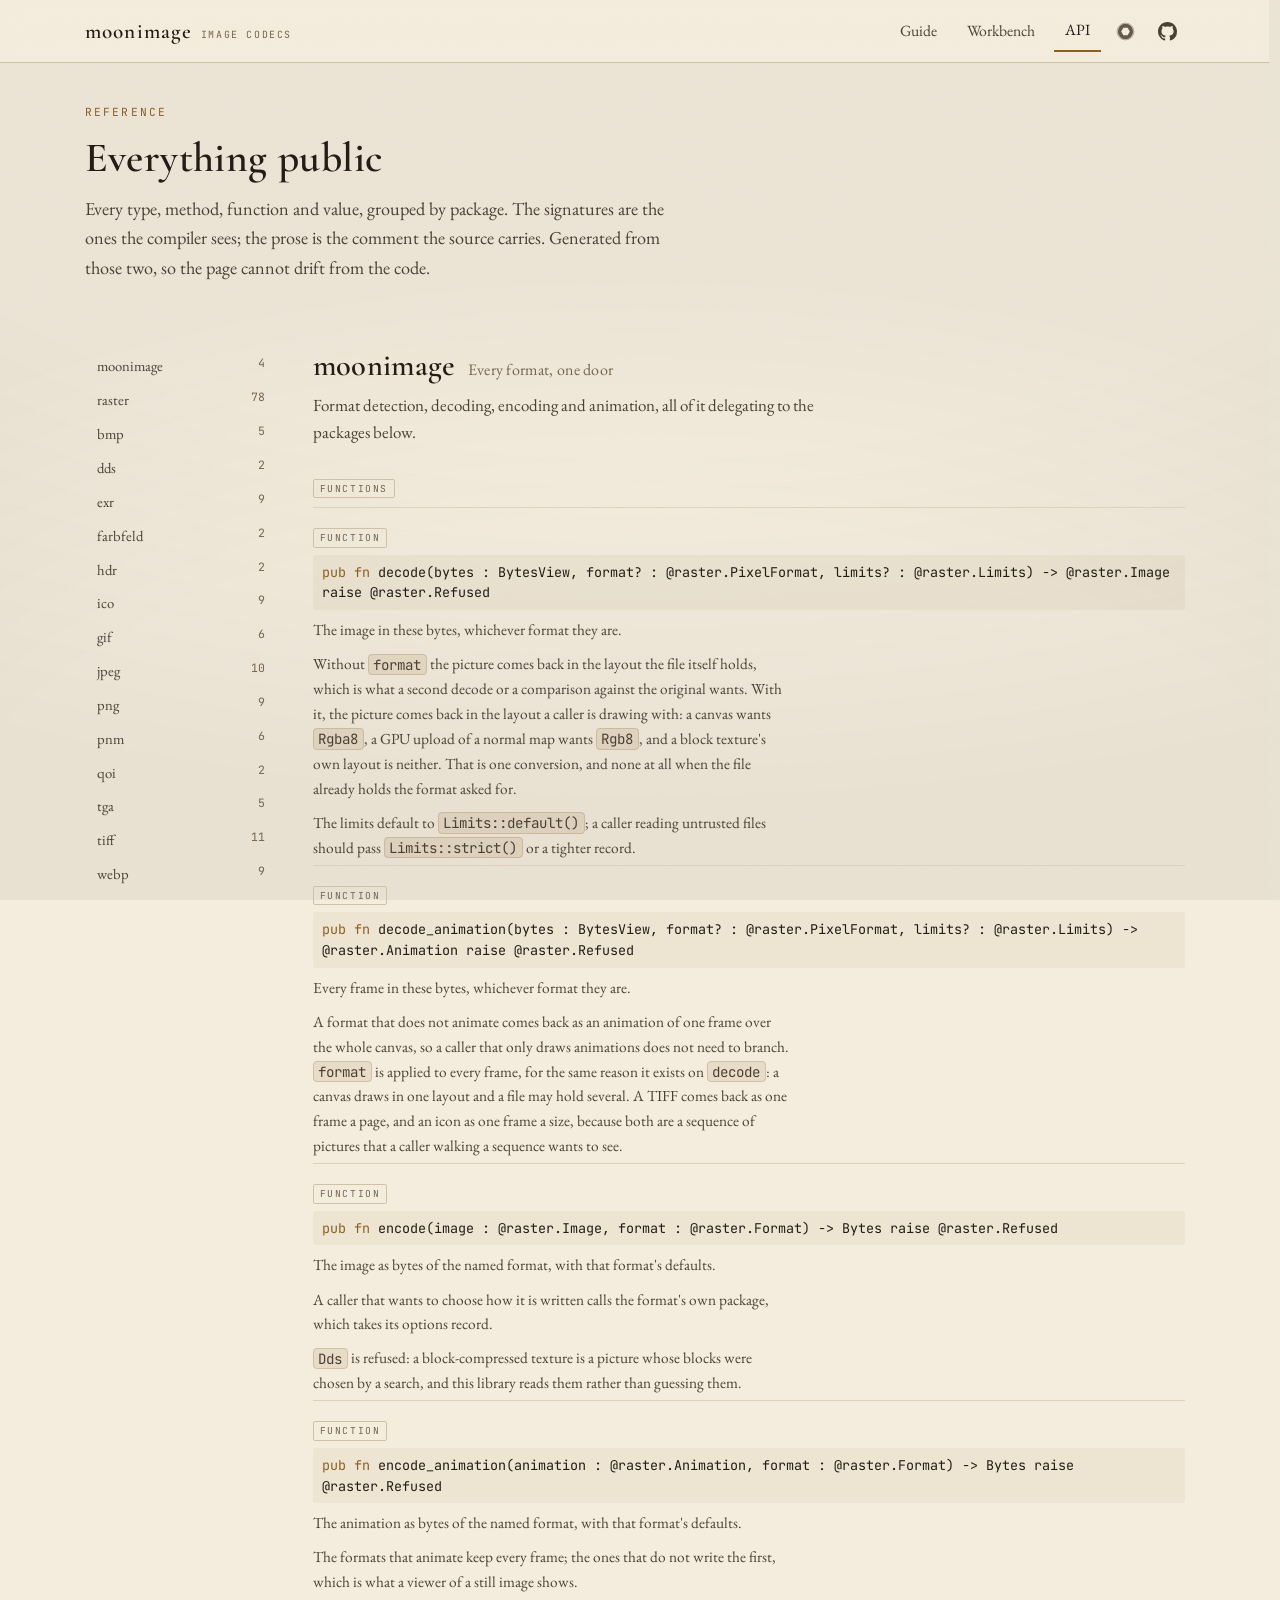
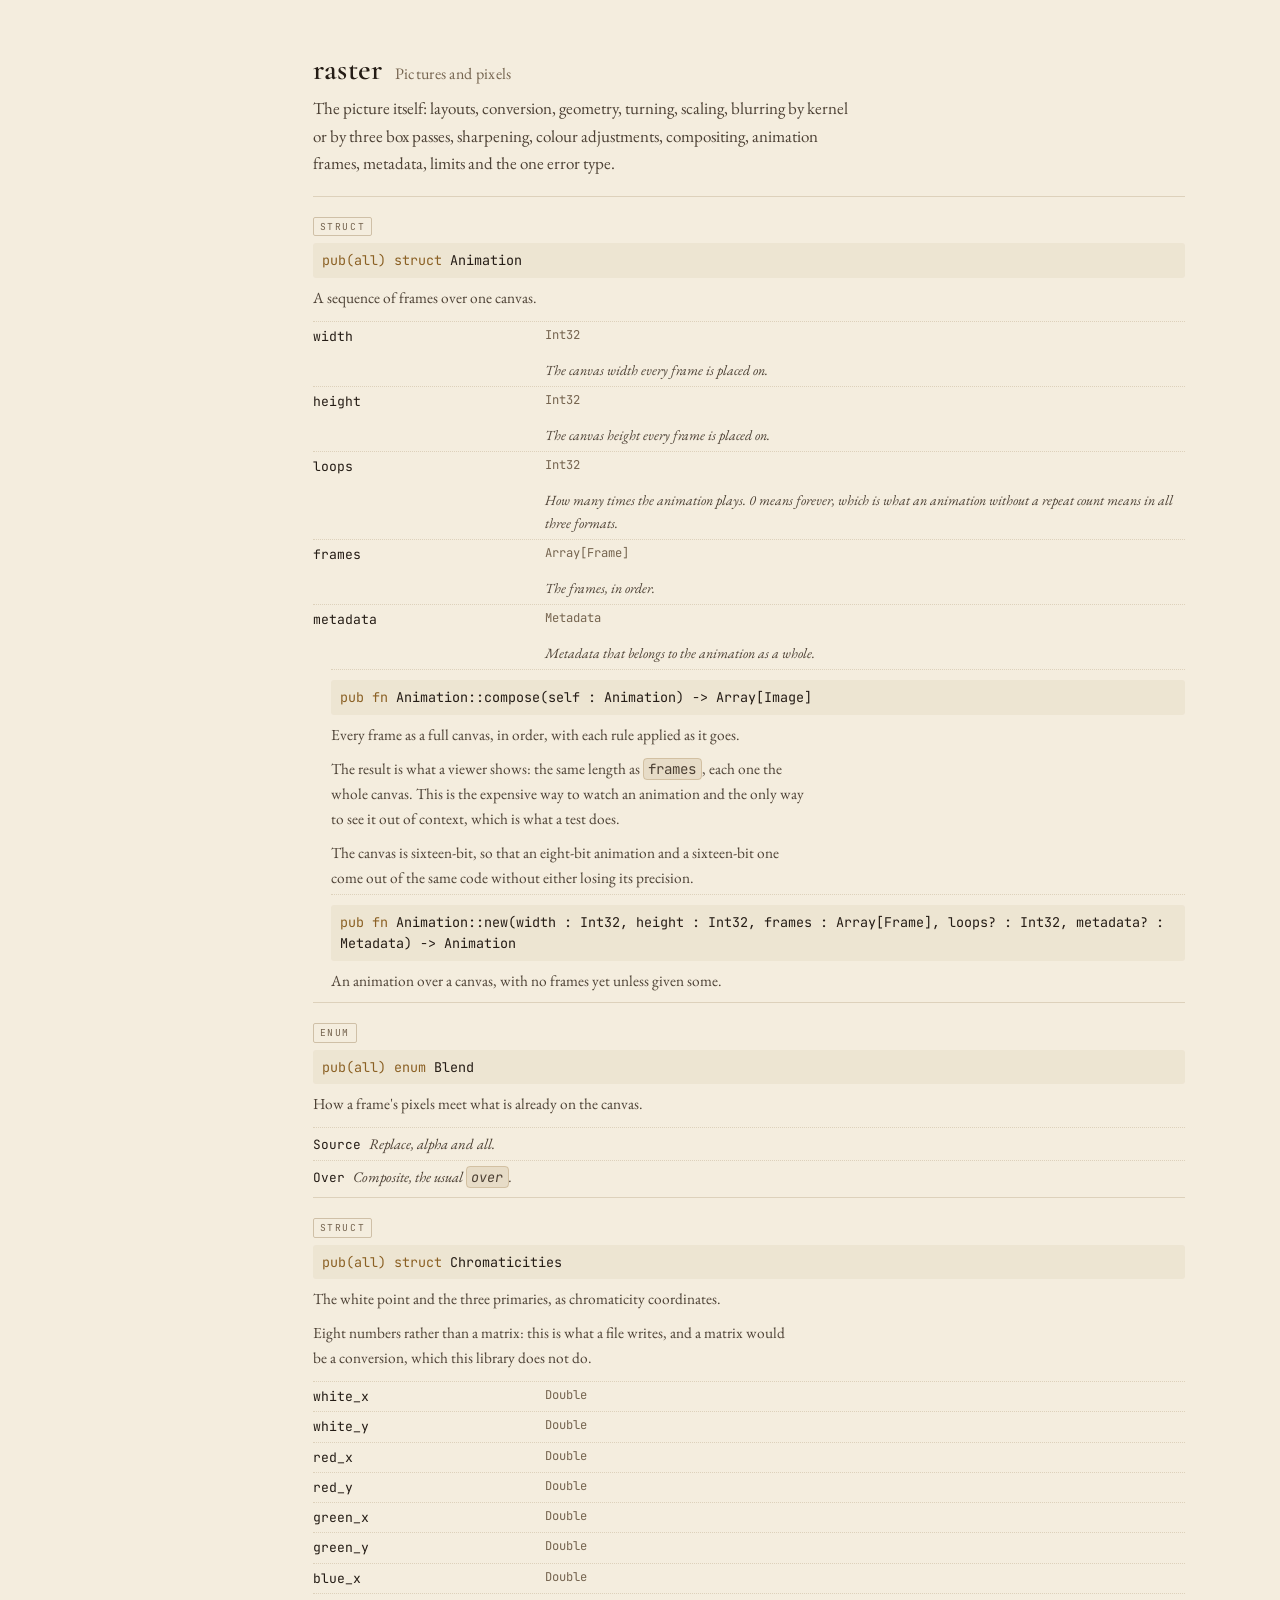
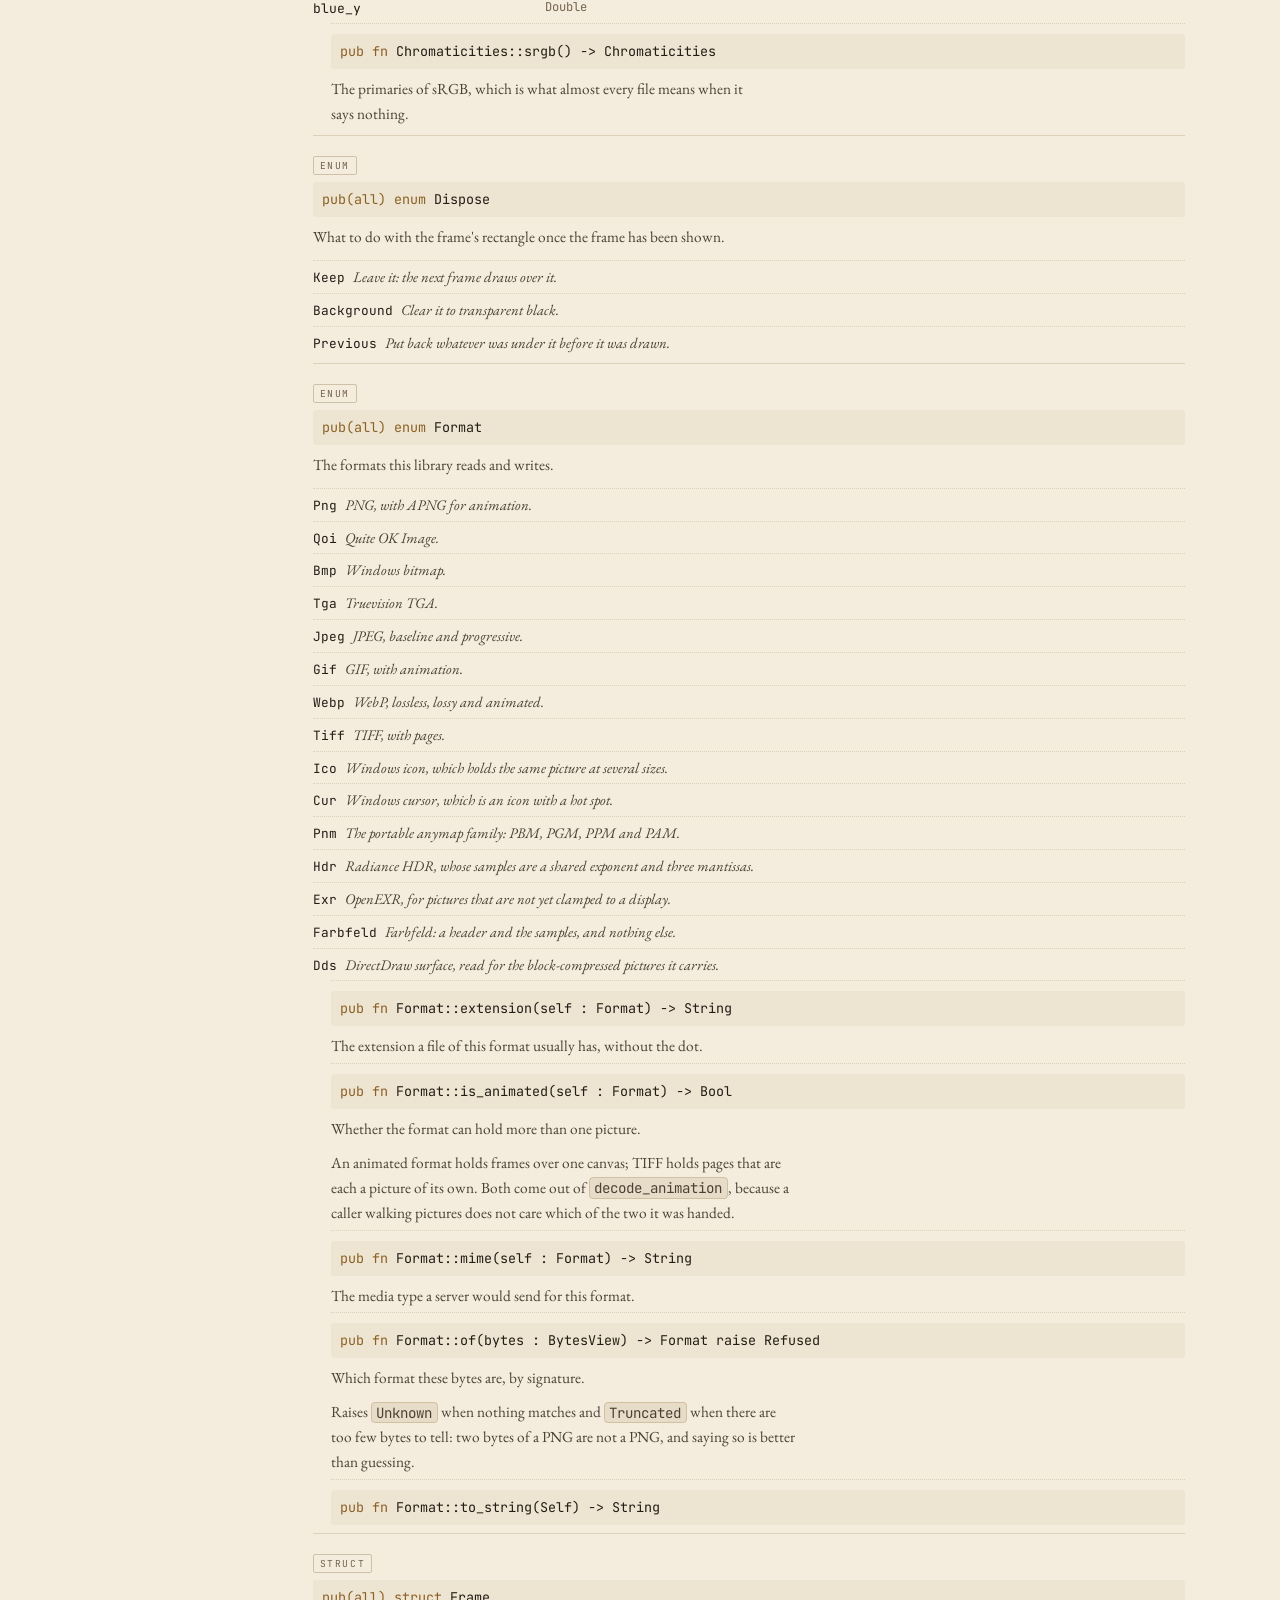
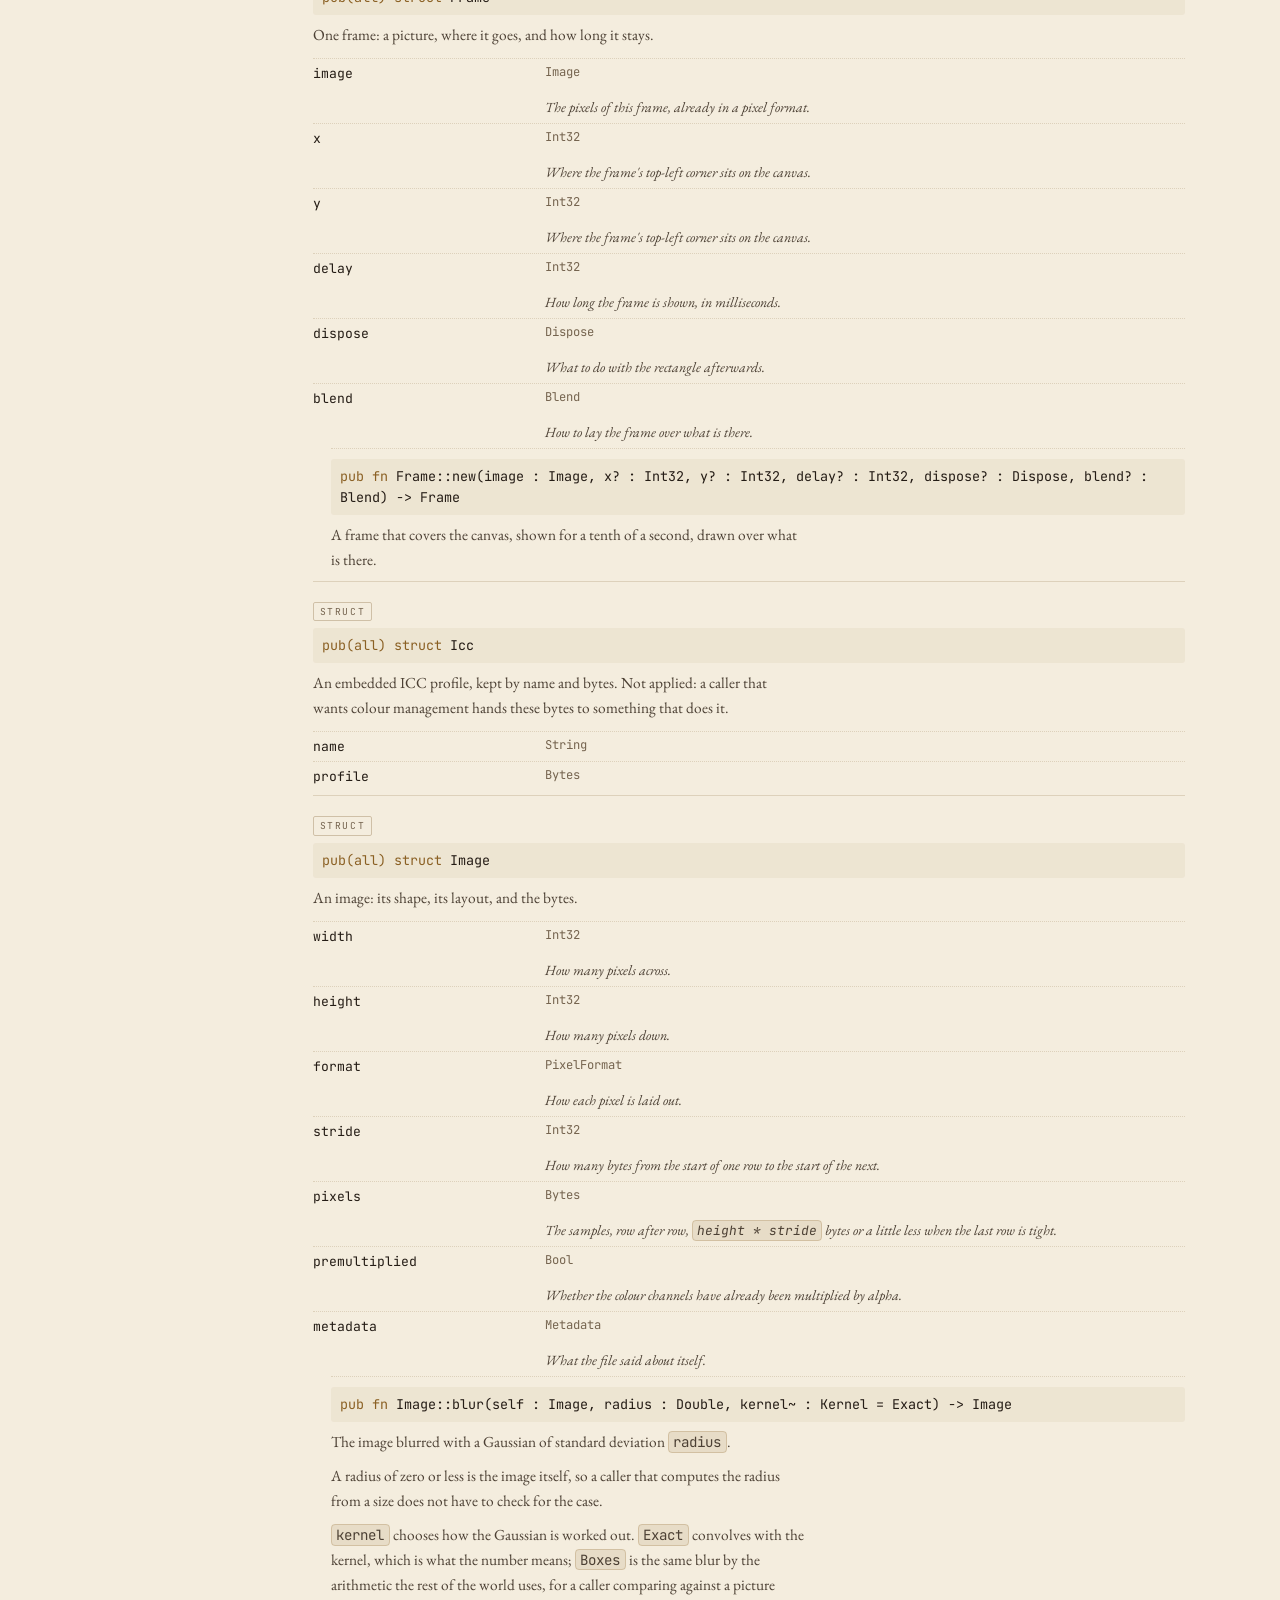
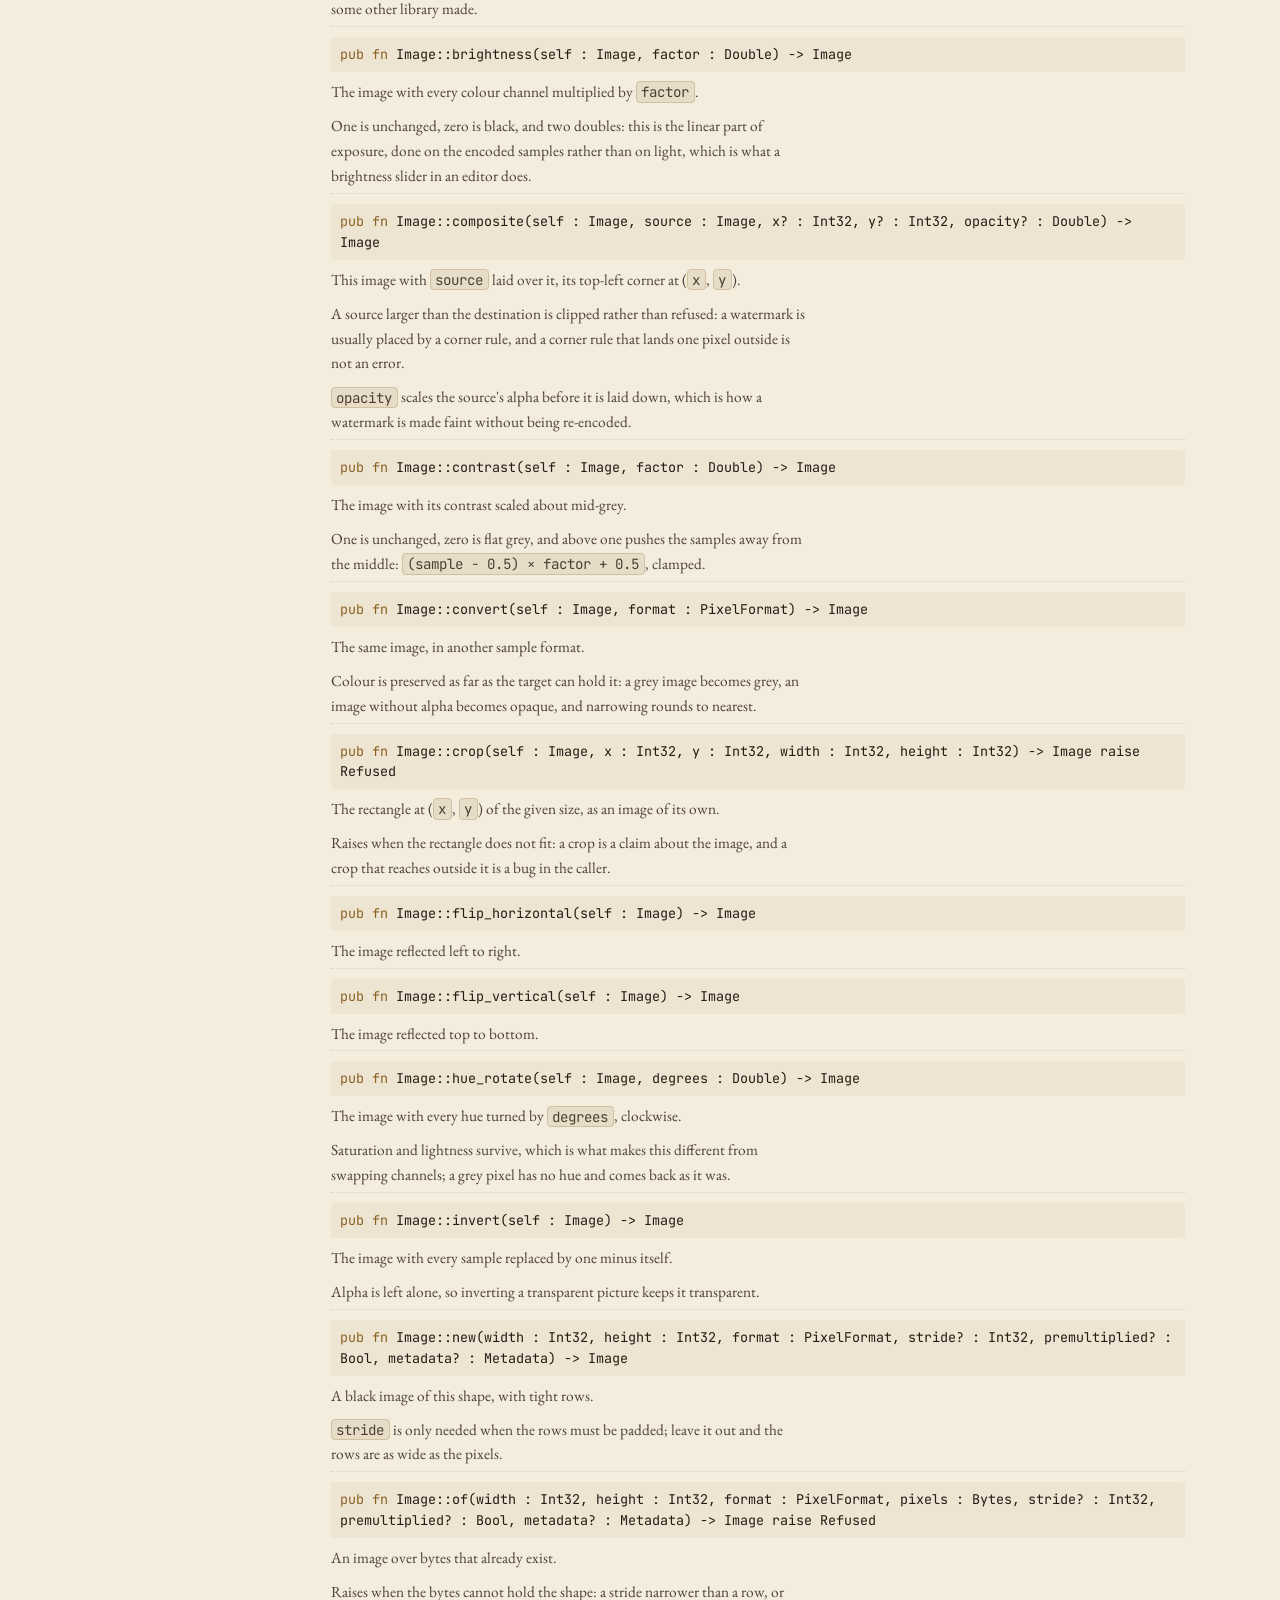
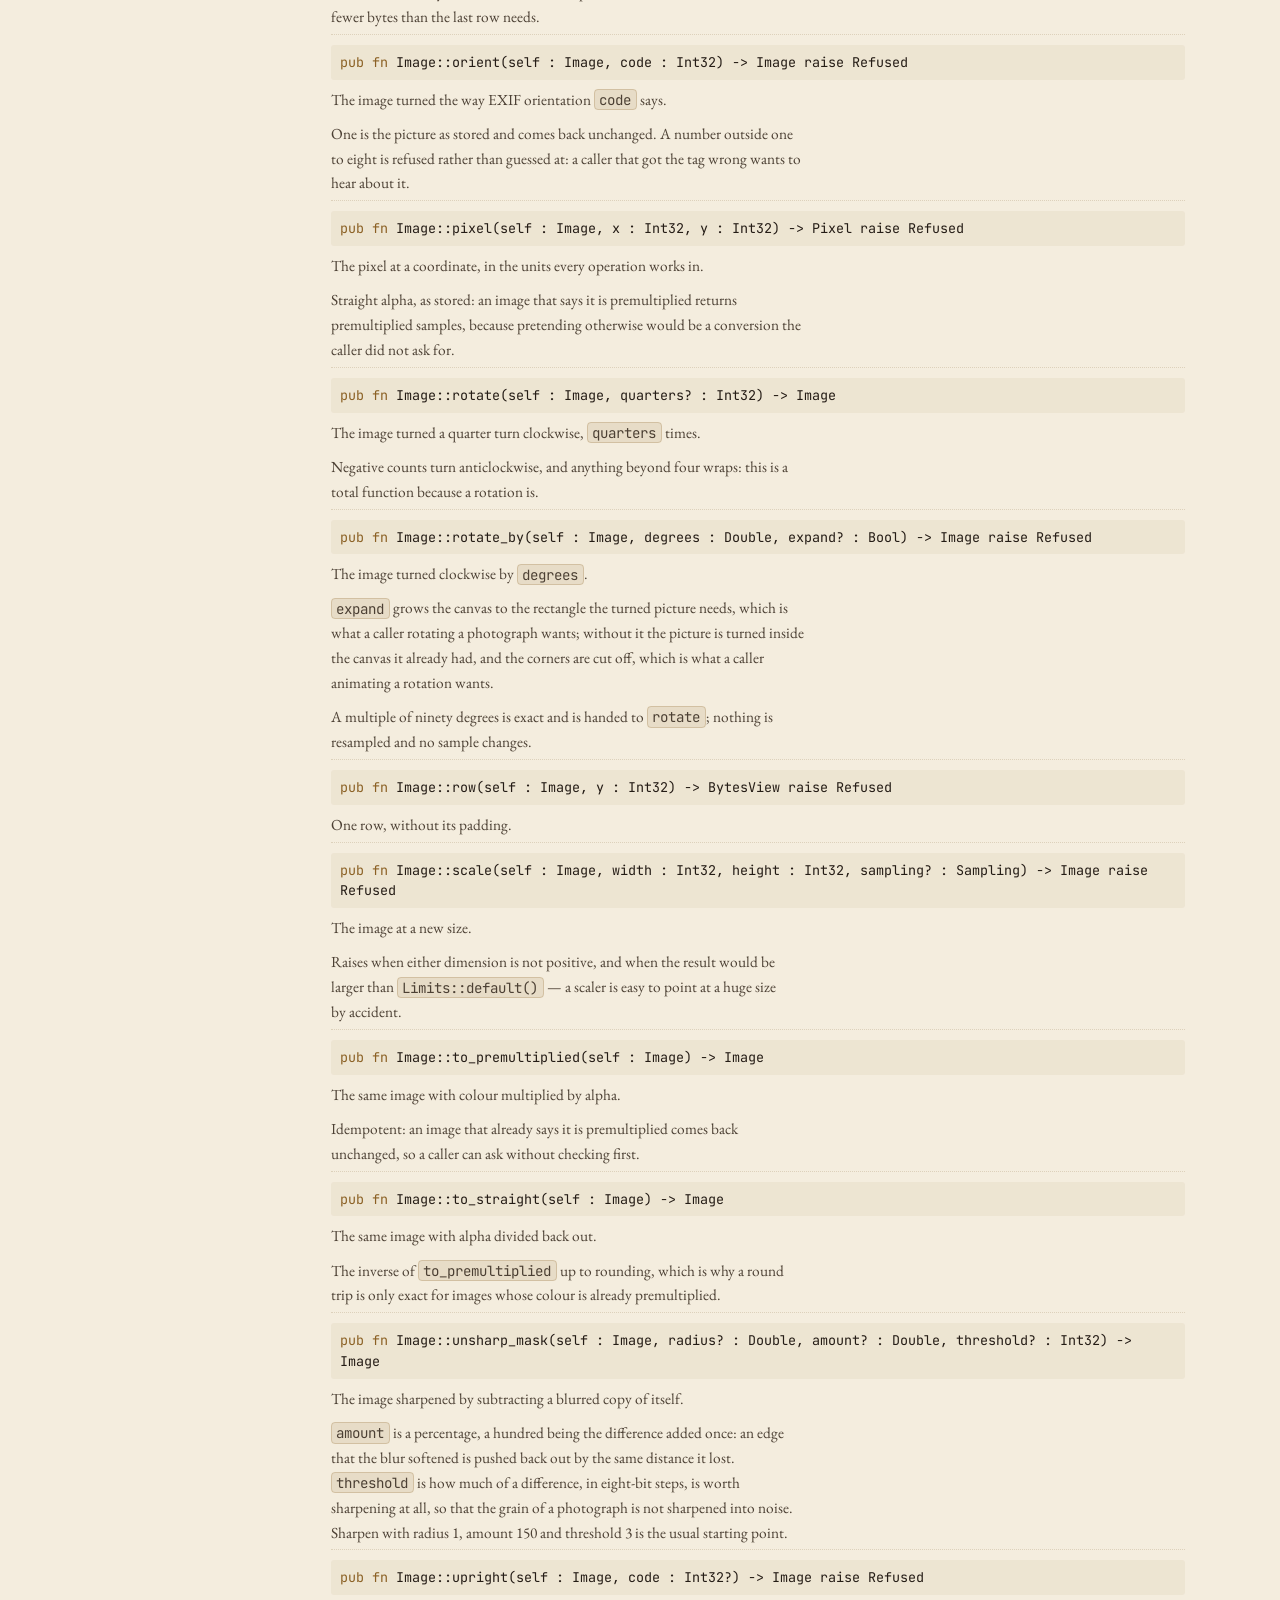
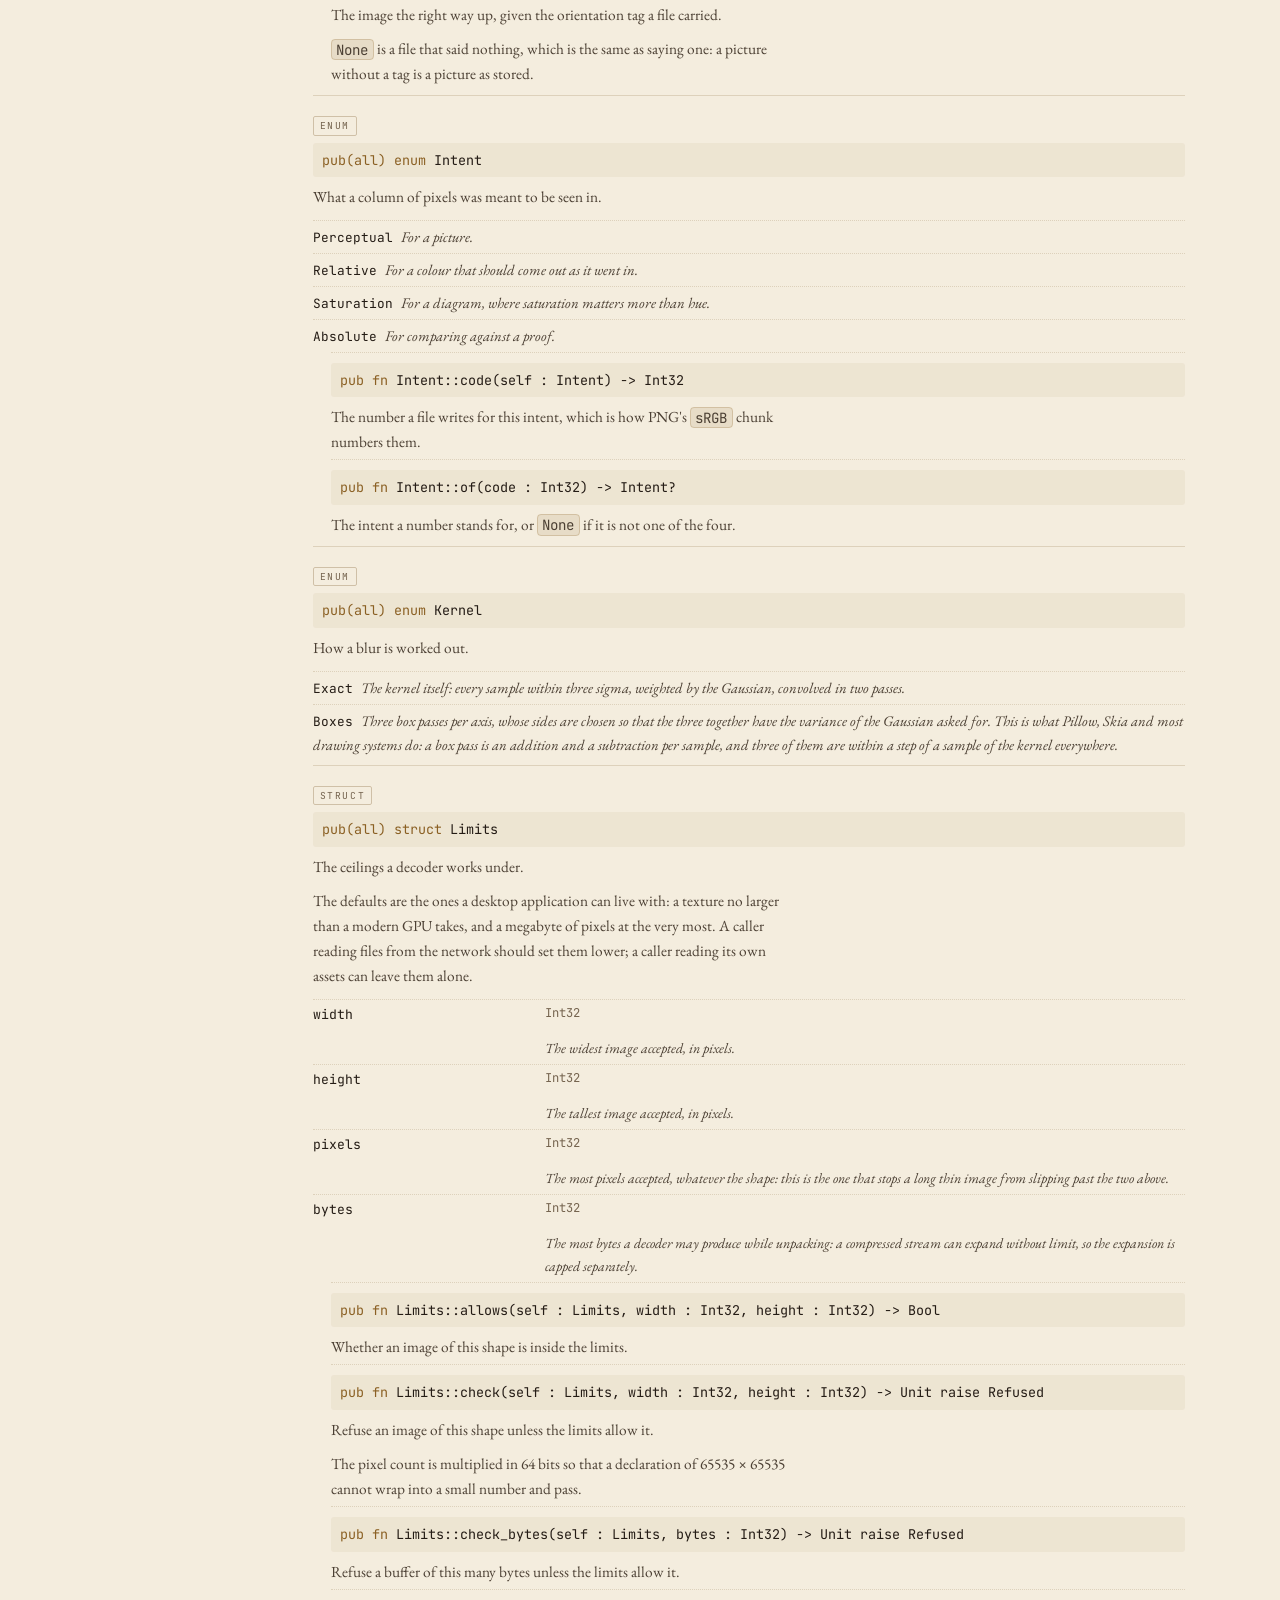
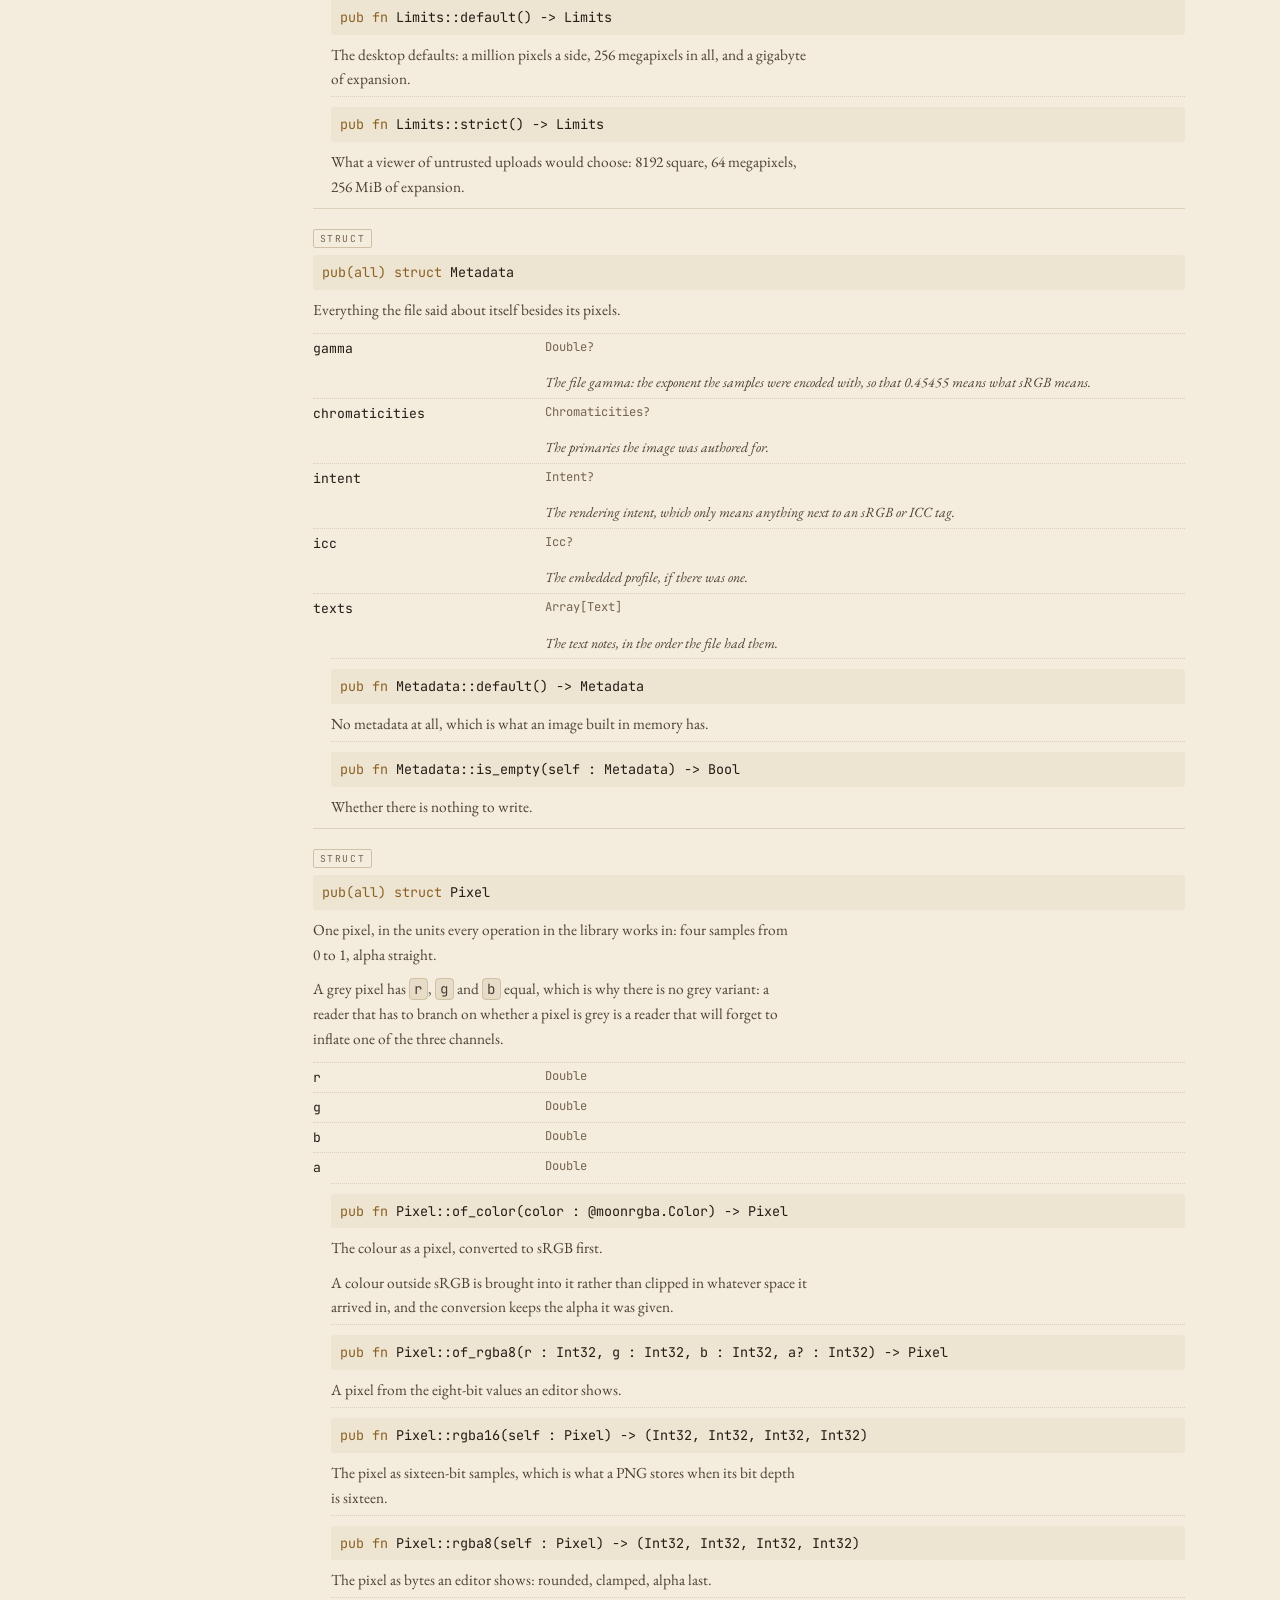
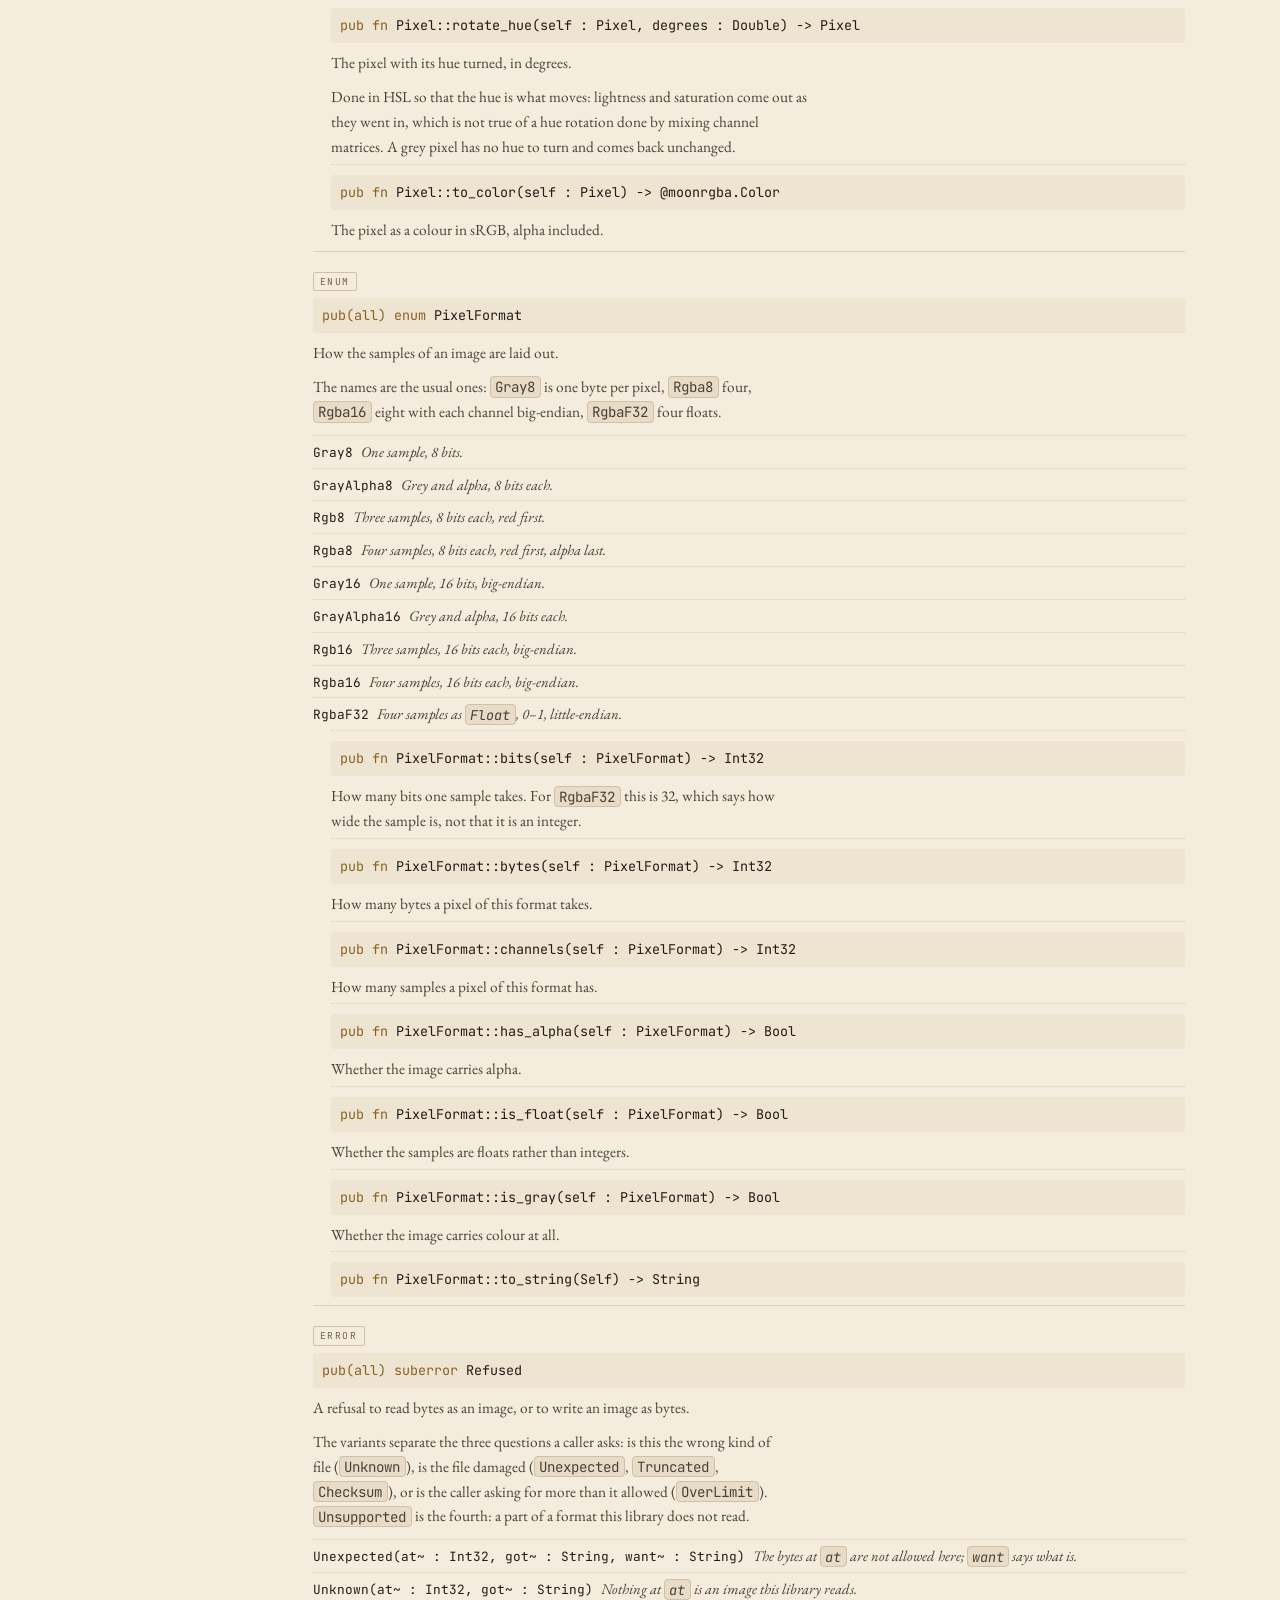
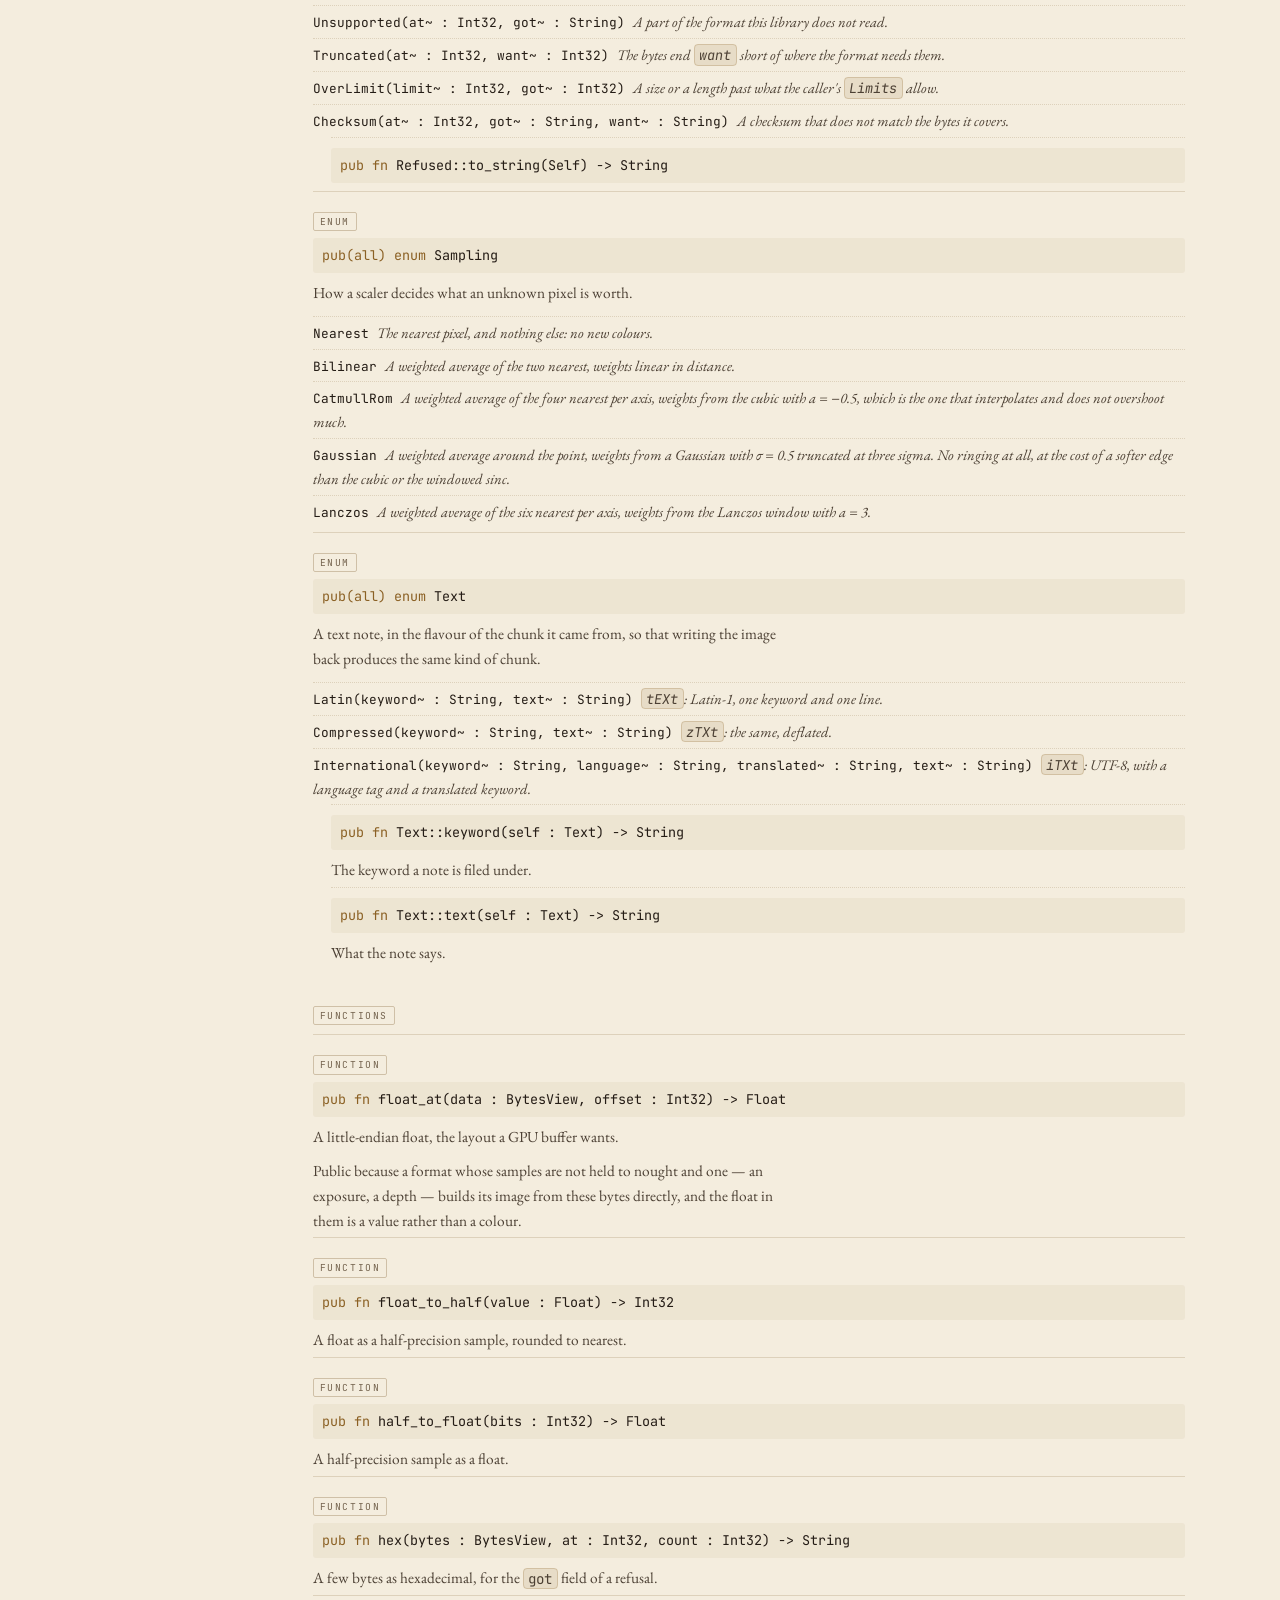
==== commit d783f590: "docs: the six EXR compressions, the box blur, and what consistency measures. The pages were written " ====
--- a/docs/api.html
+++ b/docs/api.html
@@ -54,7 +54,7 @@
   <div class="api">
     <nav aria-label="Packages">
         <a href="#moonimage" title="Every format, one door">moonimage<span>4</span></a>
-        <a href="#raster" title="Pictures and pixels">raster<span>77</span></a>
+        <a href="#raster" title="Pictures and pixels">raster<span>78</span></a>
         <a href="#bmp" title="Windows bitmap">bmp<span>5</span></a>
         <a href="#dds" title="DirectDraw surface">dds<span>2</span></a>
         <a href="#exr" title="OpenEXR">exr<span>9</span></a>
@@ -105,7 +105,7 @@
     </section>
     <section class="pkg" id="raster">
       <h2>raster <span>Pictures and pixels</span></h2>
-      <p>The picture itself: layouts, conversion, geometry, turning, scaling, blurring, sharpening, colour adjustments, compositing, animation frames, metadata, limits and the one error type.</p>
+      <p>The picture itself: layouts, conversion, geometry, turning, scaling, blurring by kernel or by three box passes, sharpening, colour adjustments, compositing, animation frames, metadata, limits and the one error type.</p>
       <div class="entry">
         <span class="kind">struct</span>
         <code class="sig"><span class="kw">pub(all) struct</span> Animation</code>
@@ -252,9 +252,10 @@
           <li><b>metadata</b><span>Metadata</span> <em>What the file said about itself.</em></li>
         </ul>
         <div class="entry method">
-          <code class="sig"><span class="kw">pub fn</span> Image::blur(self : Image, radius : Double) -&gt; Image</code>
+          <code class="sig"><span class="kw">pub fn</span> Image::blur(self : Image, radius : Double, kernel~ : Kernel = Exact) -&gt; Image</code>
           <div class="doc"><p>The image blurred with a Gaussian of standard deviation <code>radius</code>.</p>
-<p>A radius of zero or less is the image itself, so a caller that computes the radius from a size does not have to check for the case.</p></div>
+<p>A radius of zero or less is the image itself, so a caller that computes the radius from a size does not have to check for the case.</p>
+<p><code>kernel</code> chooses how the Gaussian is worked out. <code>Exact</code> convolves with the kernel, which is what the number means; <code>Boxes</code> is the same blur by the arithmetic the rest of the world uses, for a caller comparing against a picture some other library made.</p></div>
         </div>
         <div class="entry method">
           <code class="sig"><span class="kw">pub fn</span> Image::brightness(self : Image, factor : Double) -&gt; Image</code>
@@ -379,6 +380,20 @@
           <code class="sig"><span class="kw">pub fn</span> Intent::of(code : Int32) -&gt; Intent?</code>
           <div class="doc"><p>The intent a number stands for, or <code>None</code> if it is not one of the four.</p></div>
         </div>
+      </div>
+      <div class="entry">
+        <span class="kind">enum</span>
+        <code class="sig"><span class="kw">pub(all) enum</span> Kernel</code>
+        <div class="doc"><p>How a blur is worked out.</p></div>
+        <ul class="variants">
+          <li>Exact <em>The kernel itself: every sample within three sigma, weighted by the
+Gaussian, convolved in two passes.</em></li>
+          <li>Boxes <em>Three box passes per axis, whose sides are chosen so that the three
+together have the variance of the Gaussian asked for. This is what Pillow,
+Skia and most drawing systems do: a box pass is an addition and a
+subtraction per sample, and three of them are within a step of a sample of
+the kernel everywhere.</em></li>
+        </ul>
       </div>
       <div class="entry">
         <span class="kind">struct</span>
@@ -669,7 +684,7 @@
     </section>
     <section class="pkg" id="exr">
       <h2>exr <span>OpenEXR</span></h2>
-      <p>Scanline pictures in half or float samples, uncompressed or under RLE, ZIPS or ZIP, with the half-precision conversion the format turns on.</p>
+      <p>Scanline pictures in half or float samples, in all six scanline compressions from none through PIZ and PXR24, with the half-precision conversion the format turns on.</p>
       <div class="entry">
         <span class="kind">enum</span>
         <code class="sig"><span class="kw">pub(all) enum</span> Compression</code>
@@ -679,6 +694,8 @@
           <li>Rle <em>A byte-oriented run-length code.</em></li>
           <li>Zips <em>Deflate, one scanline to a chunk.</em></li>
           <li>Zip <em>Deflate, sixteen scanlines to a chunk.</em></li>
+          <li>Piz <em>A bitmap of the words used, a wavelet, and a Huffman code.</em></li>
+          <li>Pxr24 <em>Twenty-four bits of every sample, split by significance and differenced.</em></li>
         </ul>
         <div class="entry method">
           <code class="sig"><span class="kw">pub fn</span> Compression::code(self : Compression) -&gt; Int32</code>
@@ -724,9 +741,7 @@
       </div>
       <div class="entry">
         <span class="kind">function</span>
-        <code class="sig"><span class="kw">pub fn</span> half_to_float(bits : Int32) -&gt; Float</code>
-        <div class="doc"><p>A half-precision sample as a float.</p>
-<p>Half is this format's own sample type — a scanline of an OpenEXR is a run of them unless it was written as float — so this is the conversion a reader of this package reaches for, and it is the one <code>raster</code> keeps for every format whose samples are halves. There is one implementation of it, here and there and in a block of BC6H alike.</p></div>
+        <code class="sig">pub  fn half_to_float(Int32) -&gt; Float</code>
       </div>
     </section>
     <section class="pkg" id="farbfeld">
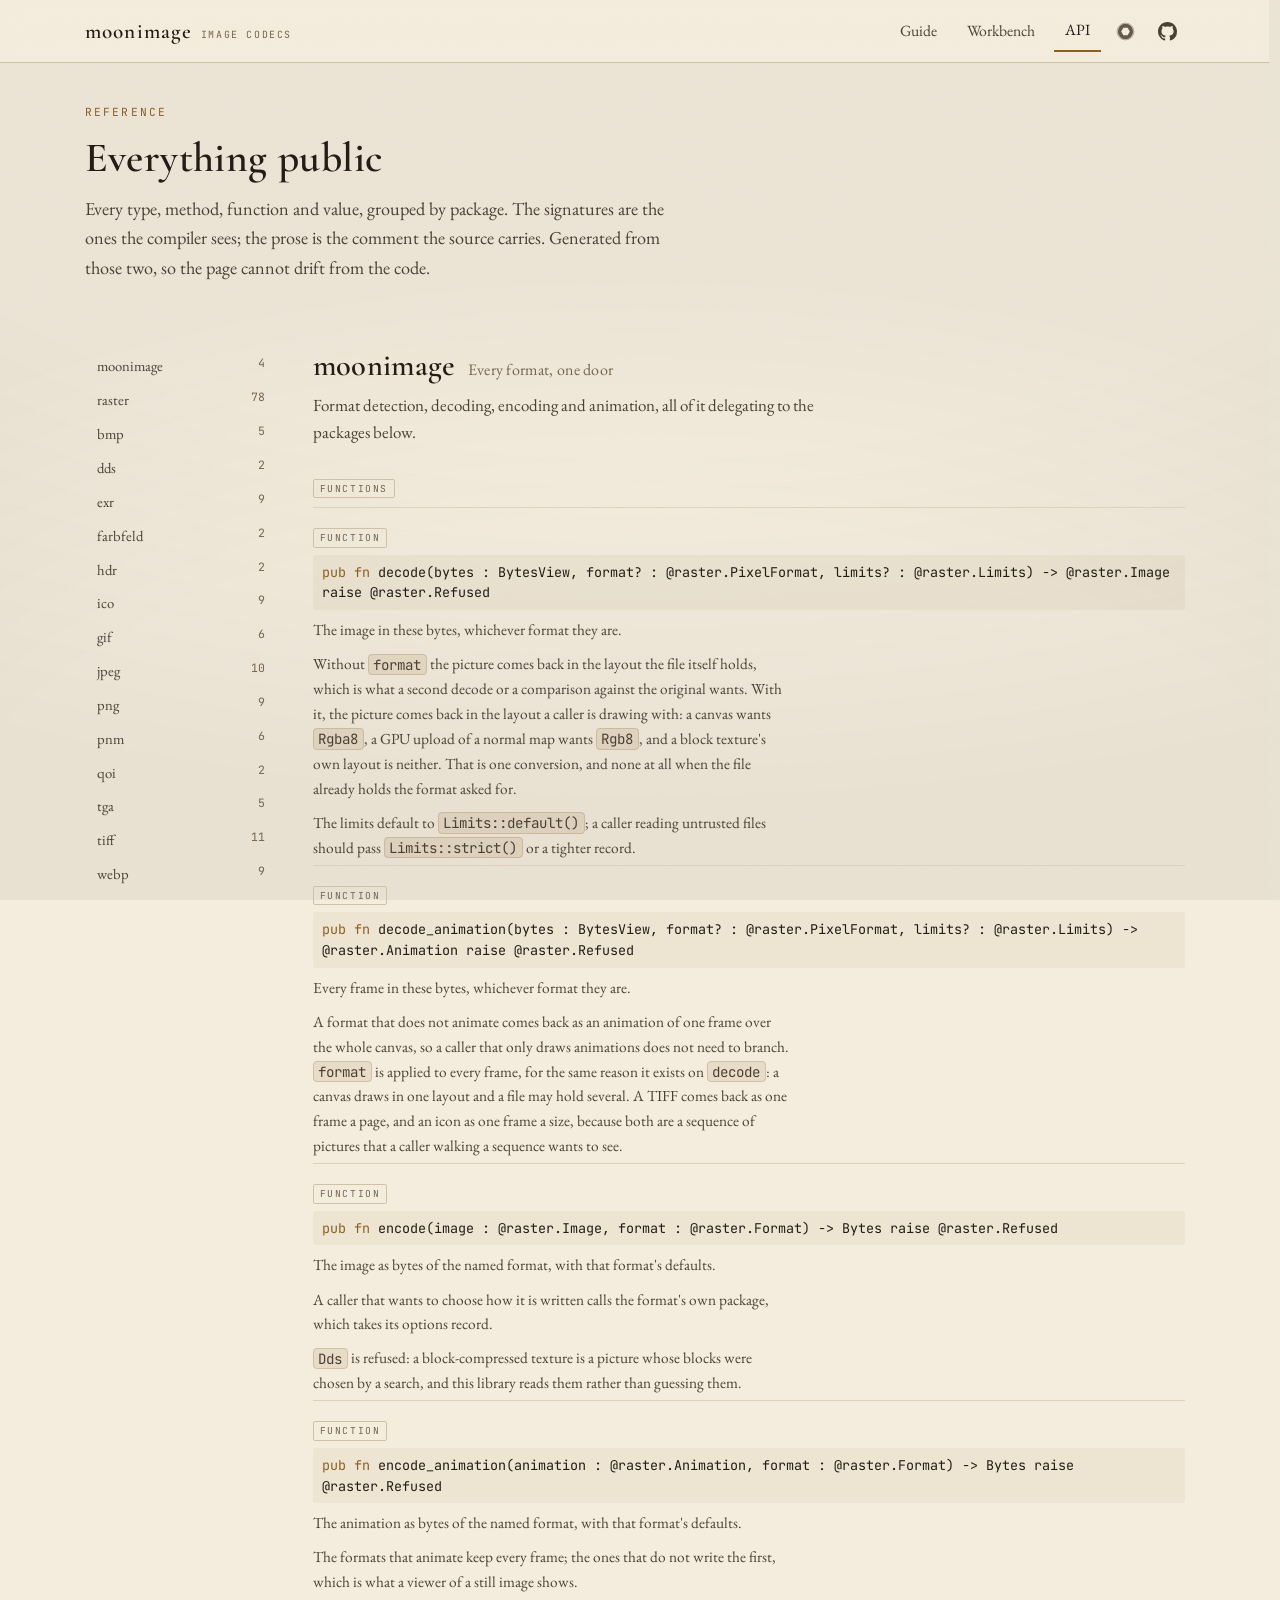
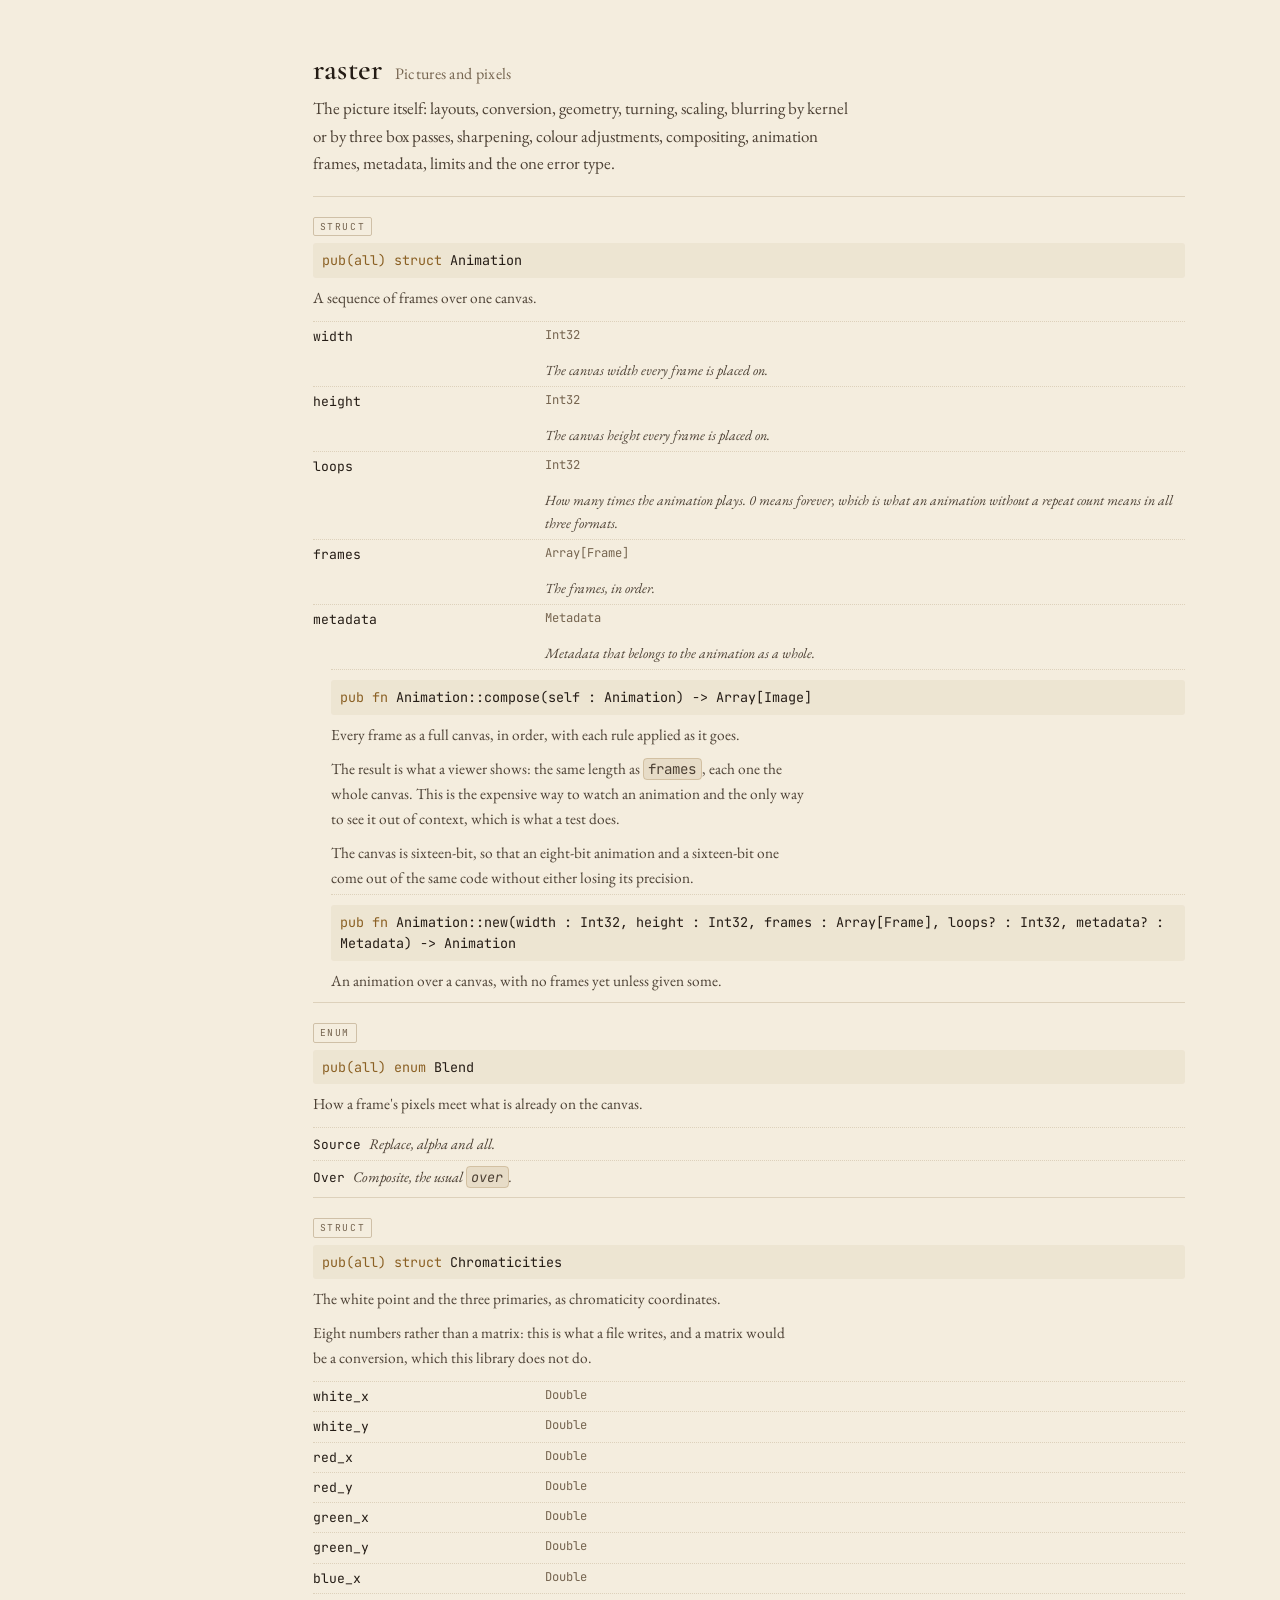
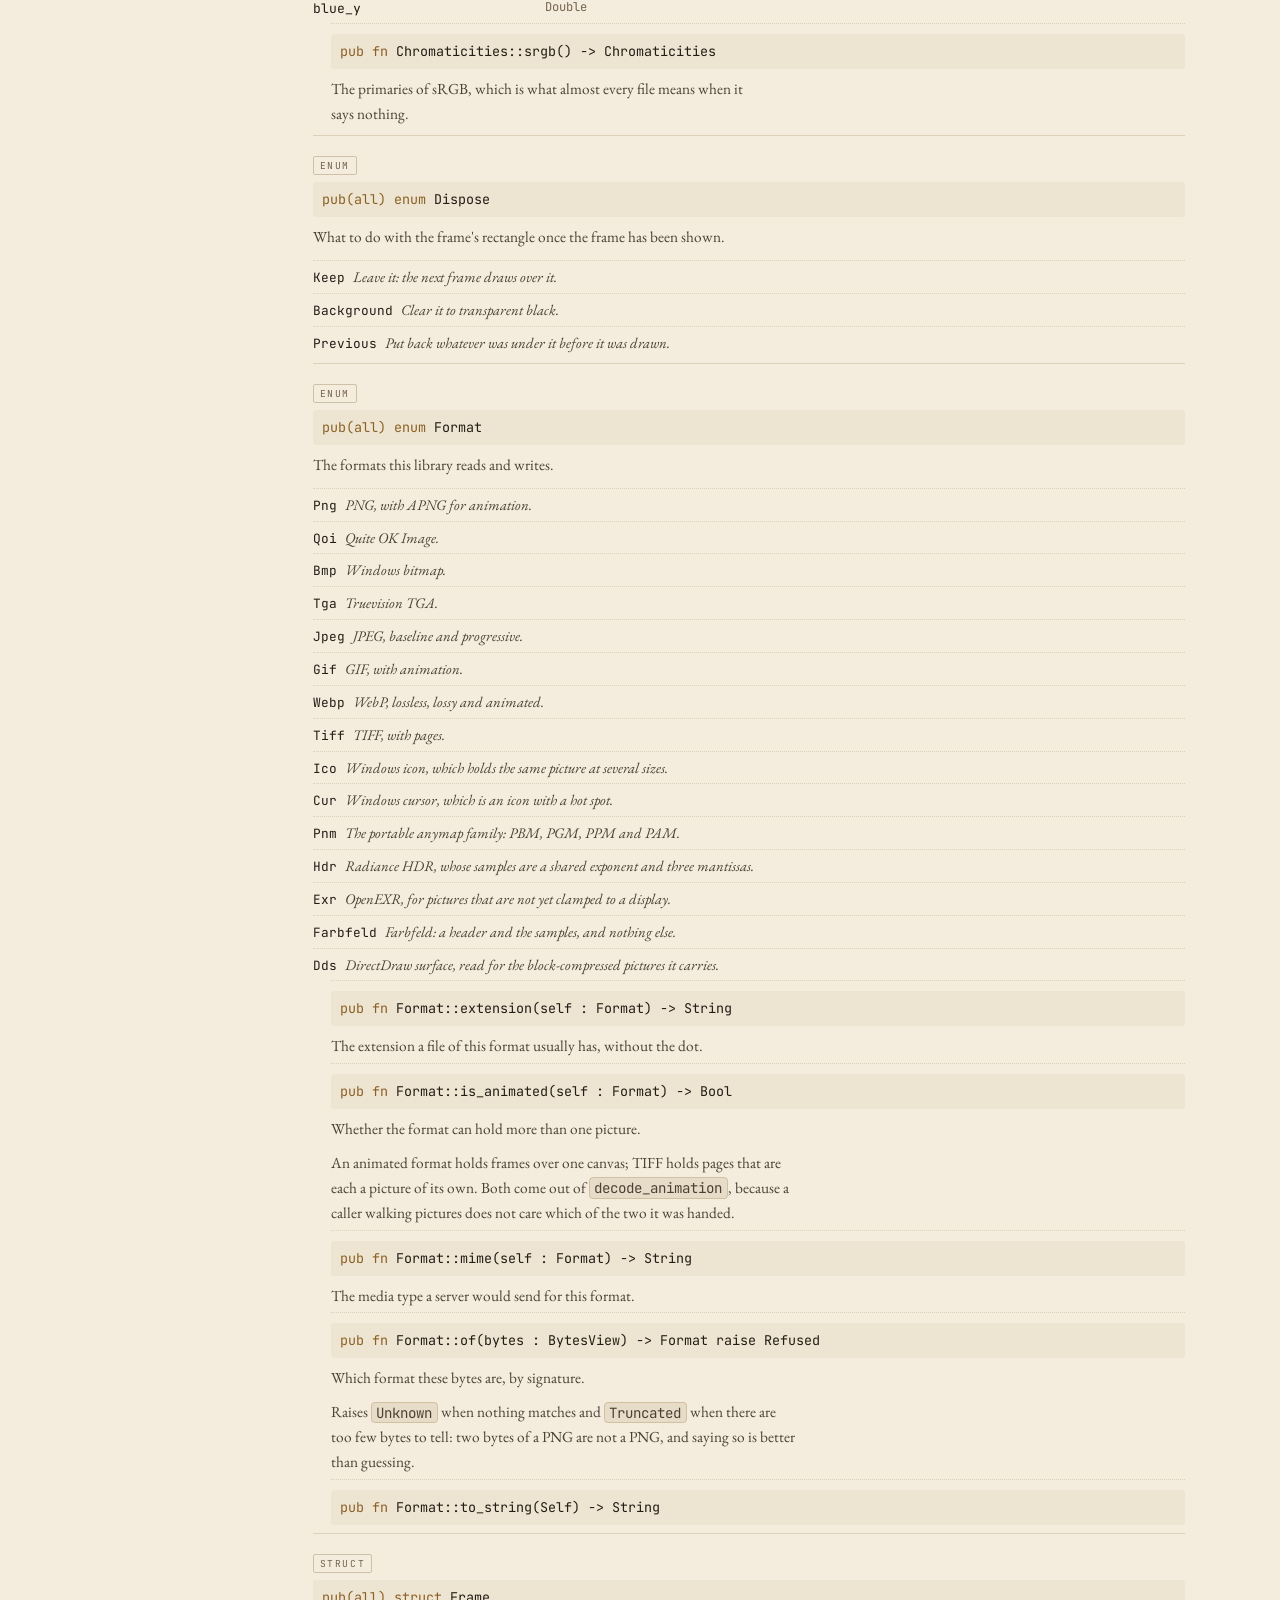
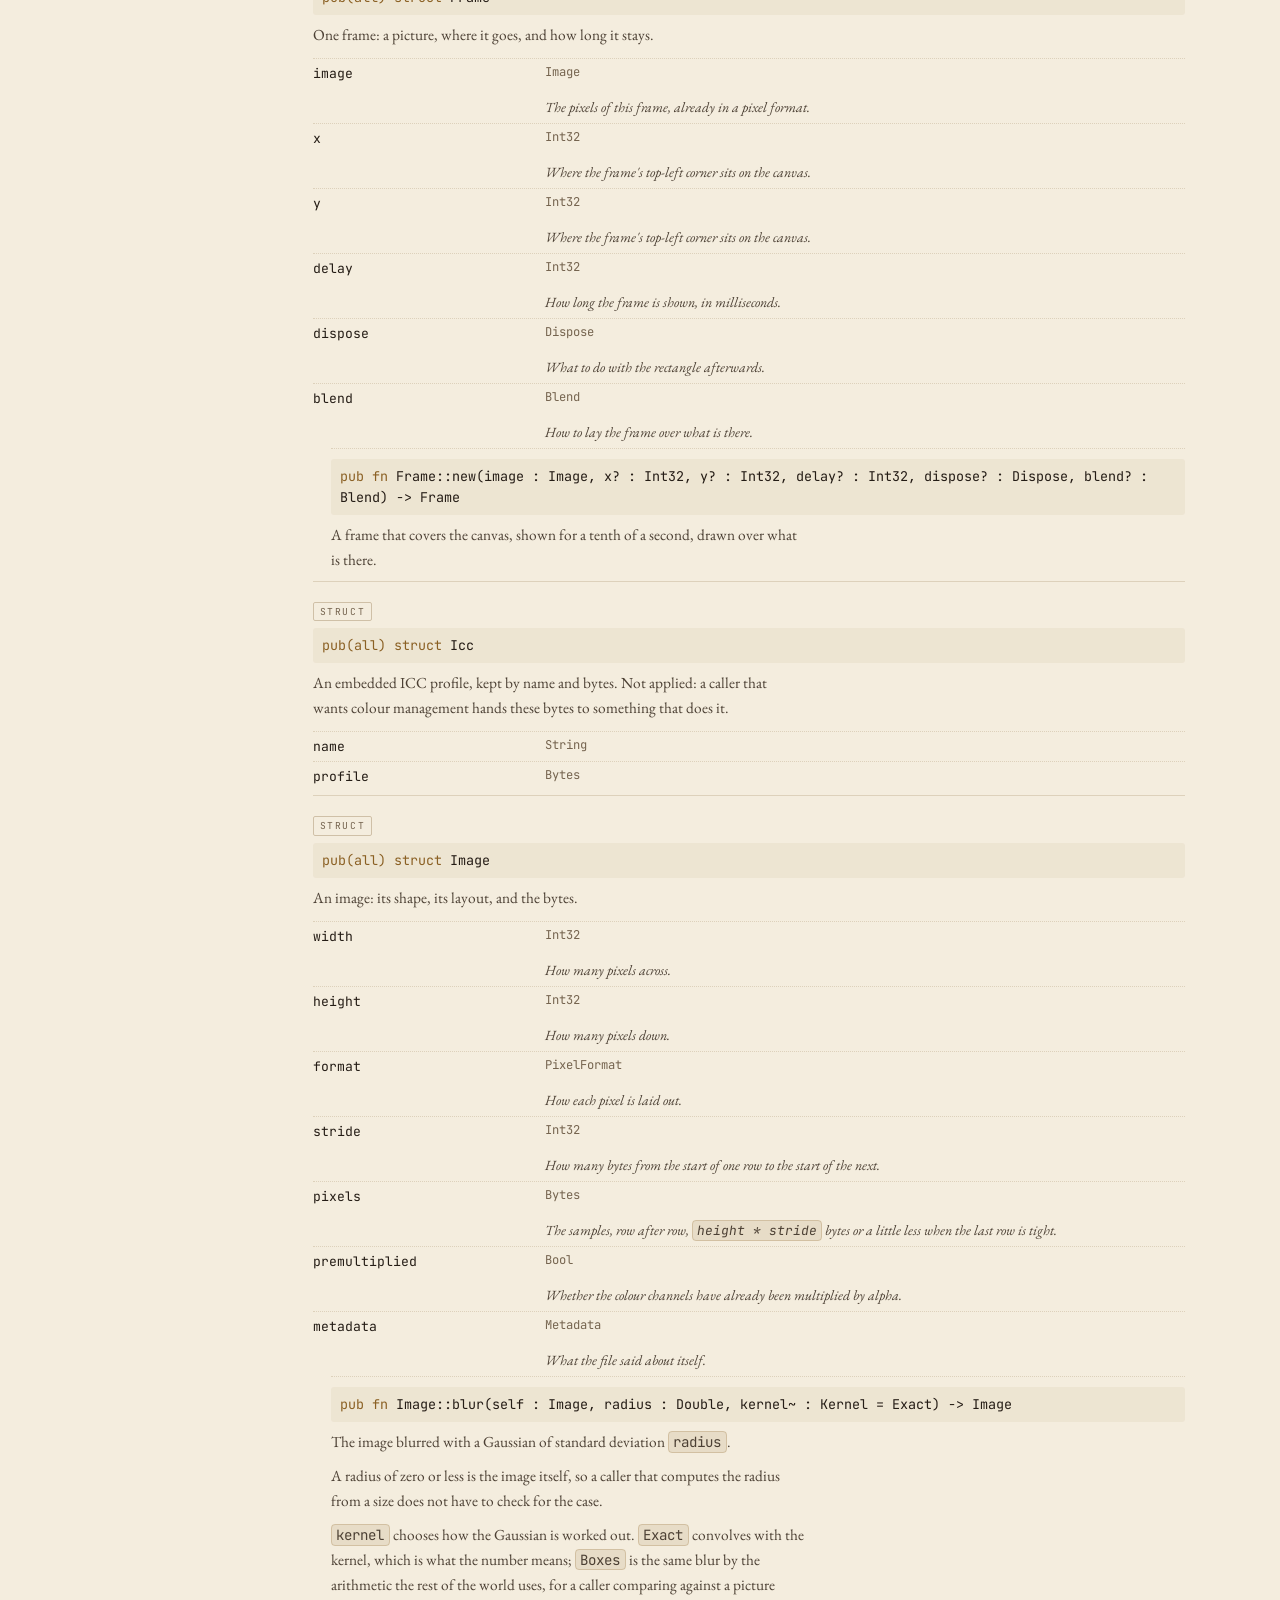
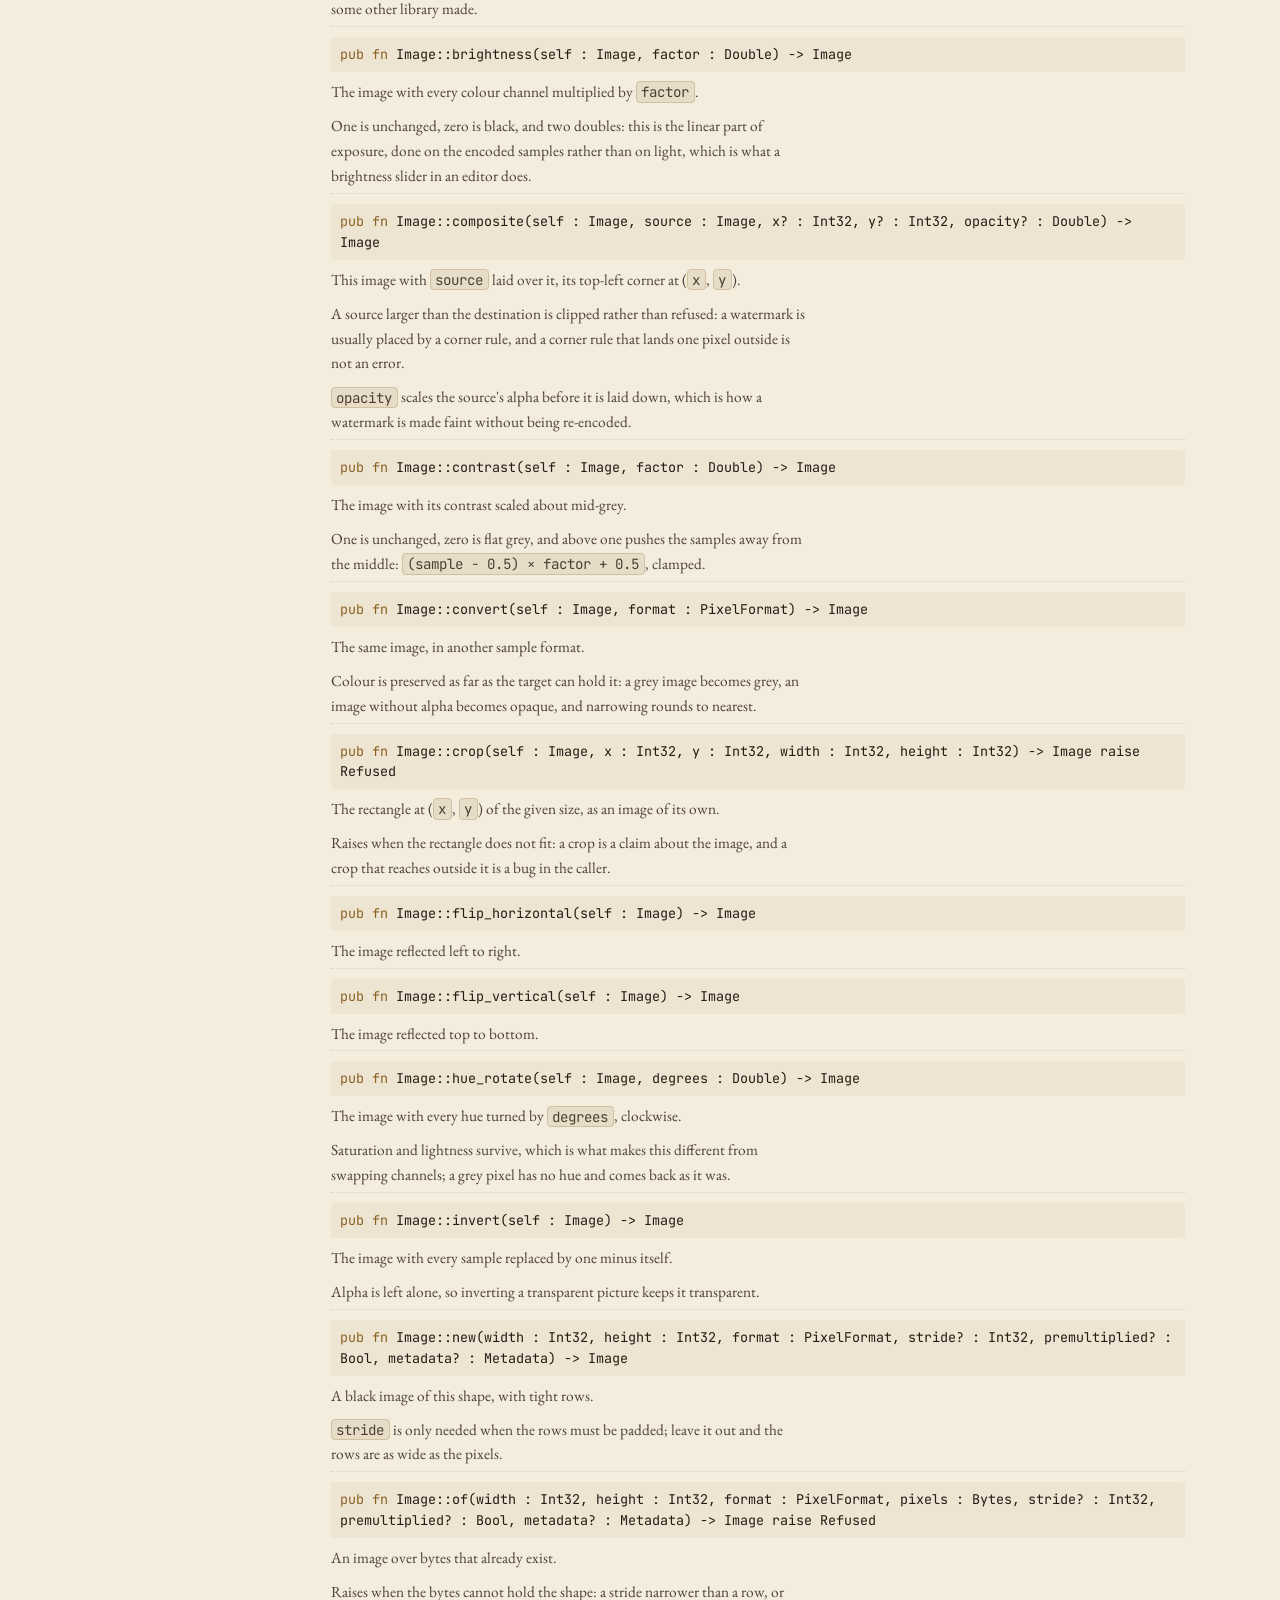
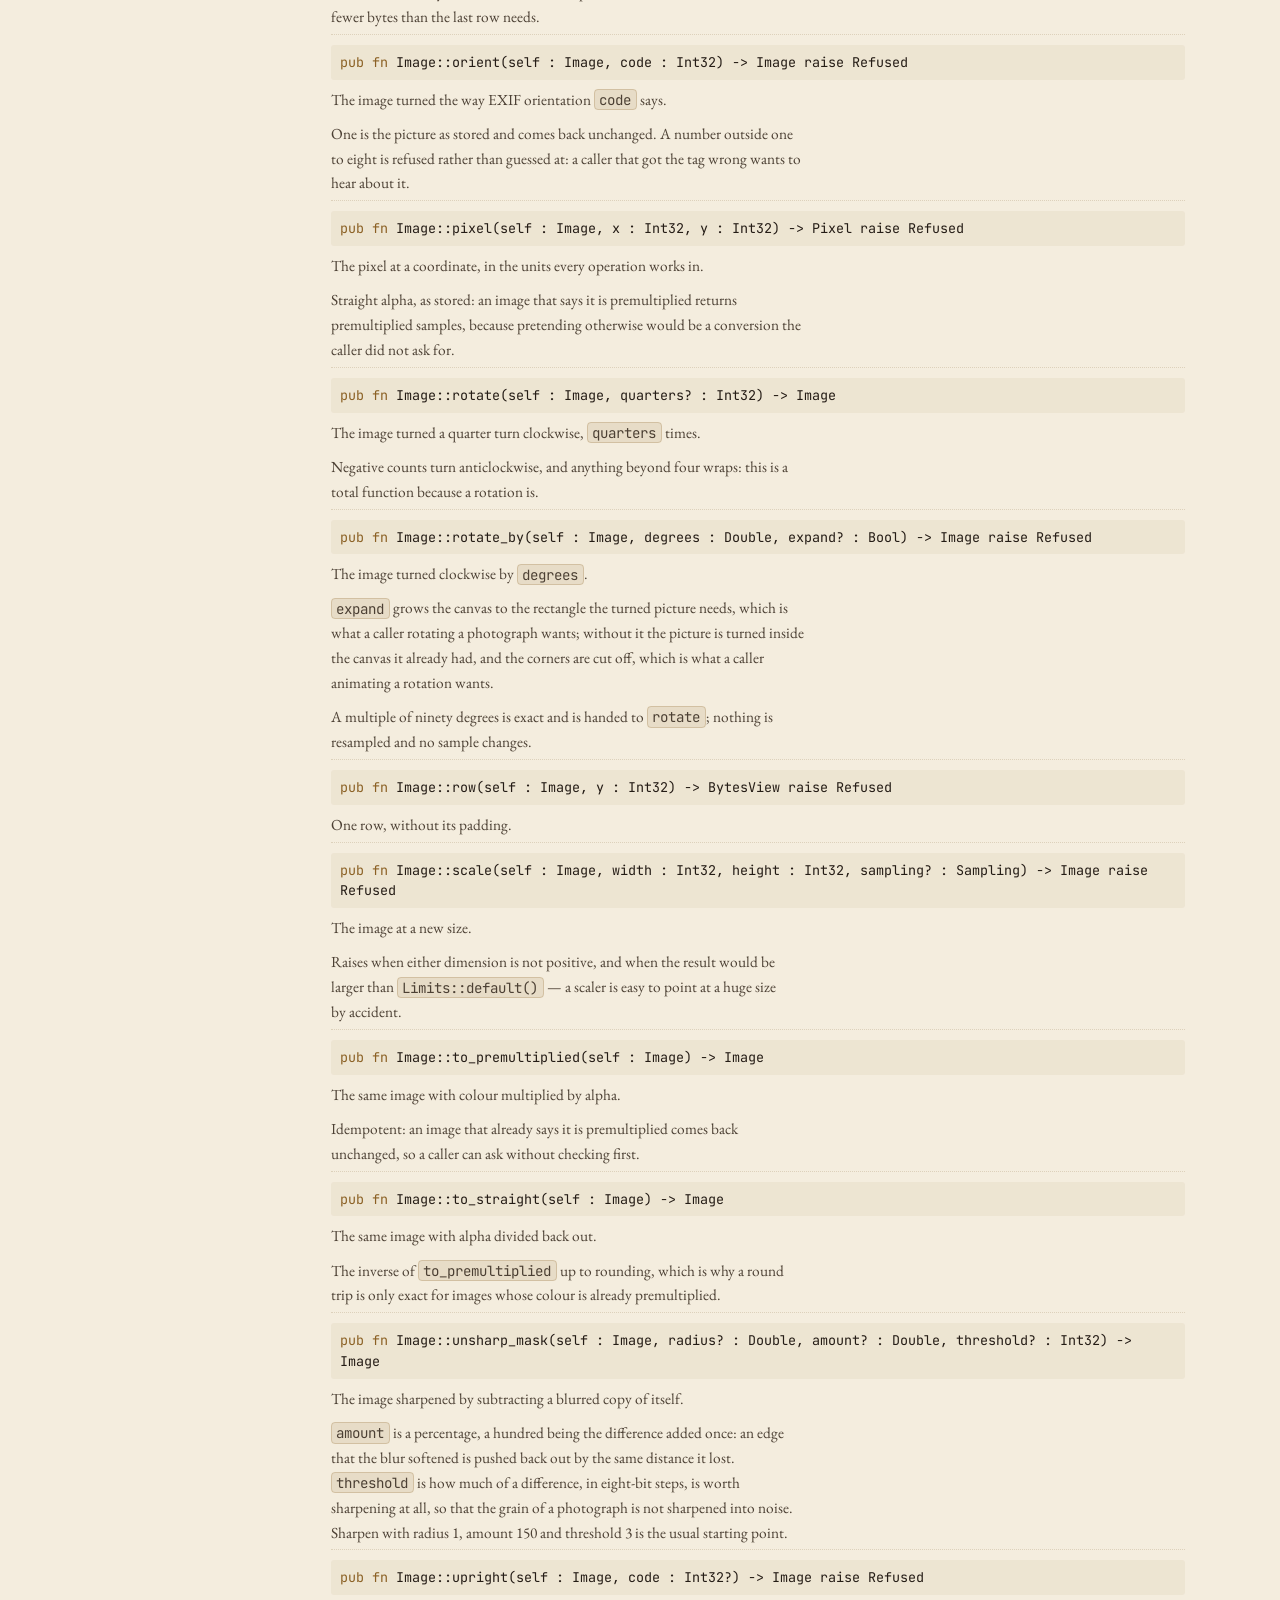
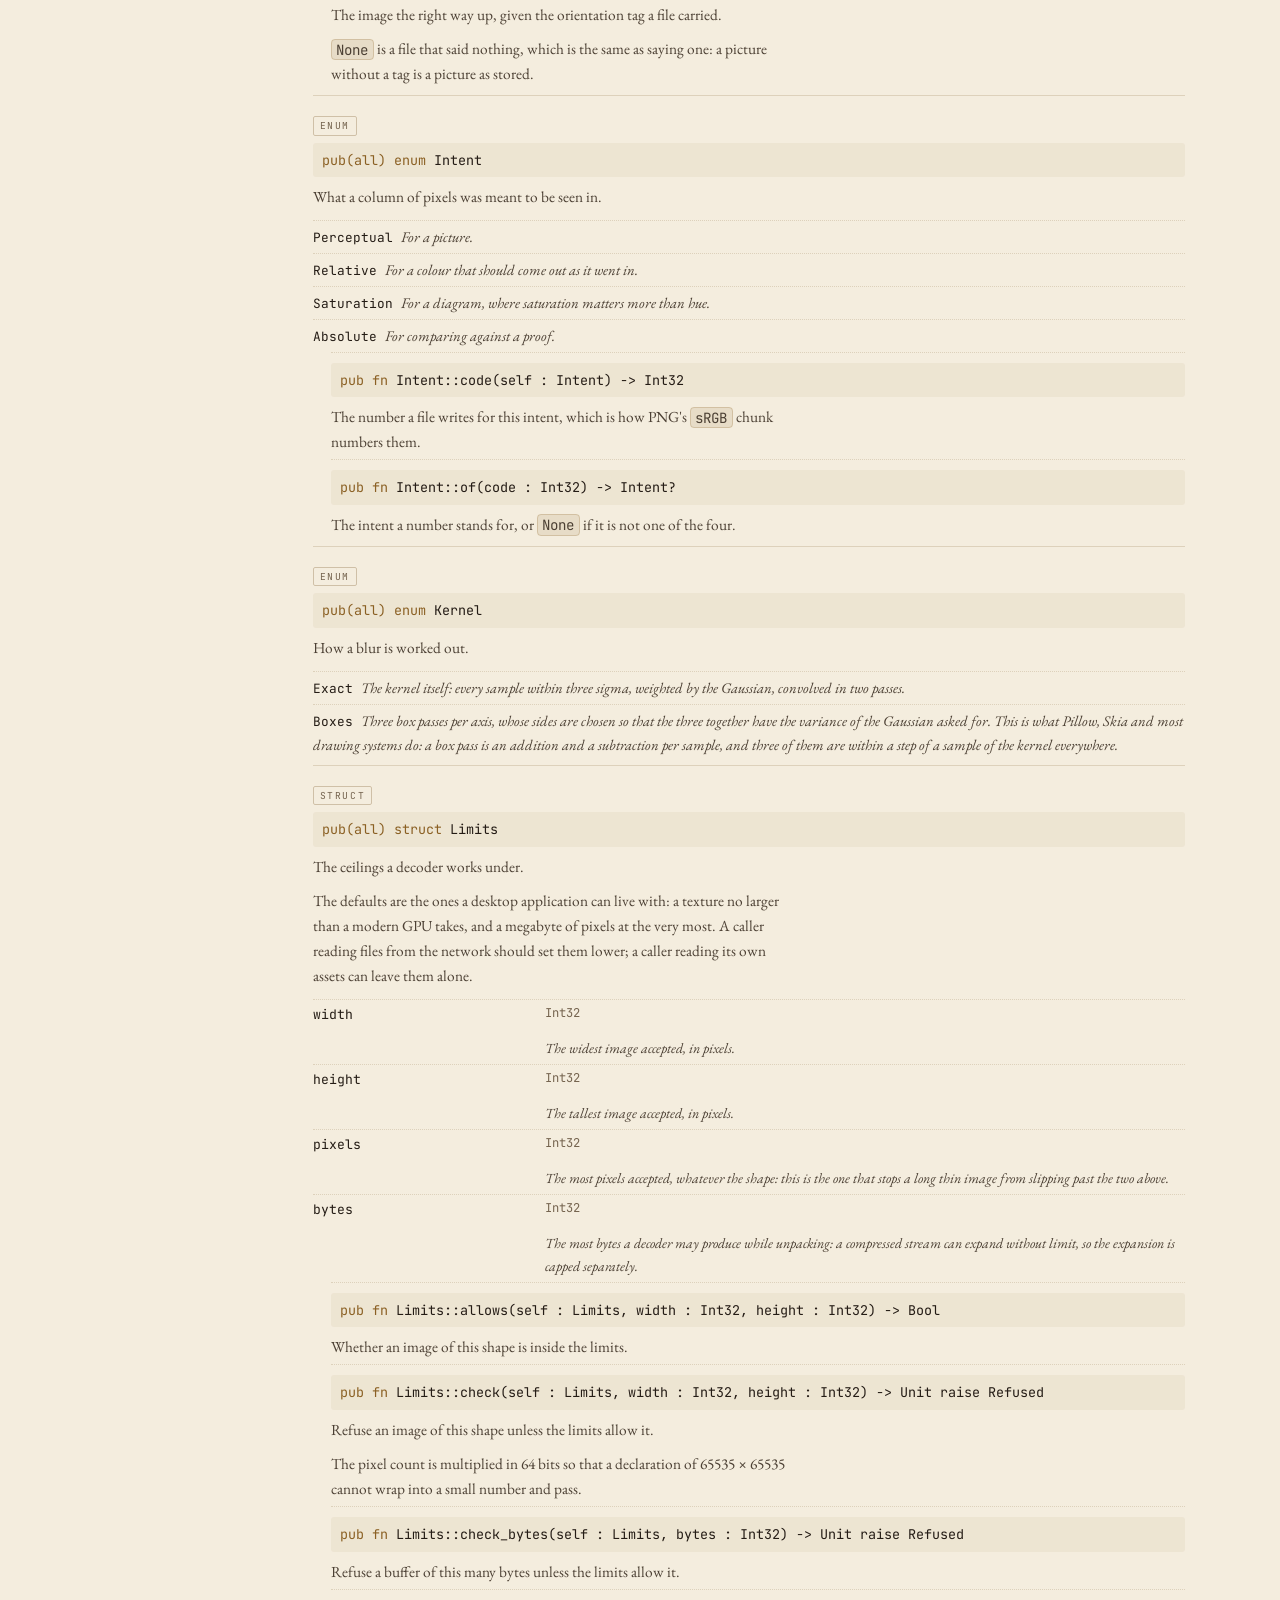
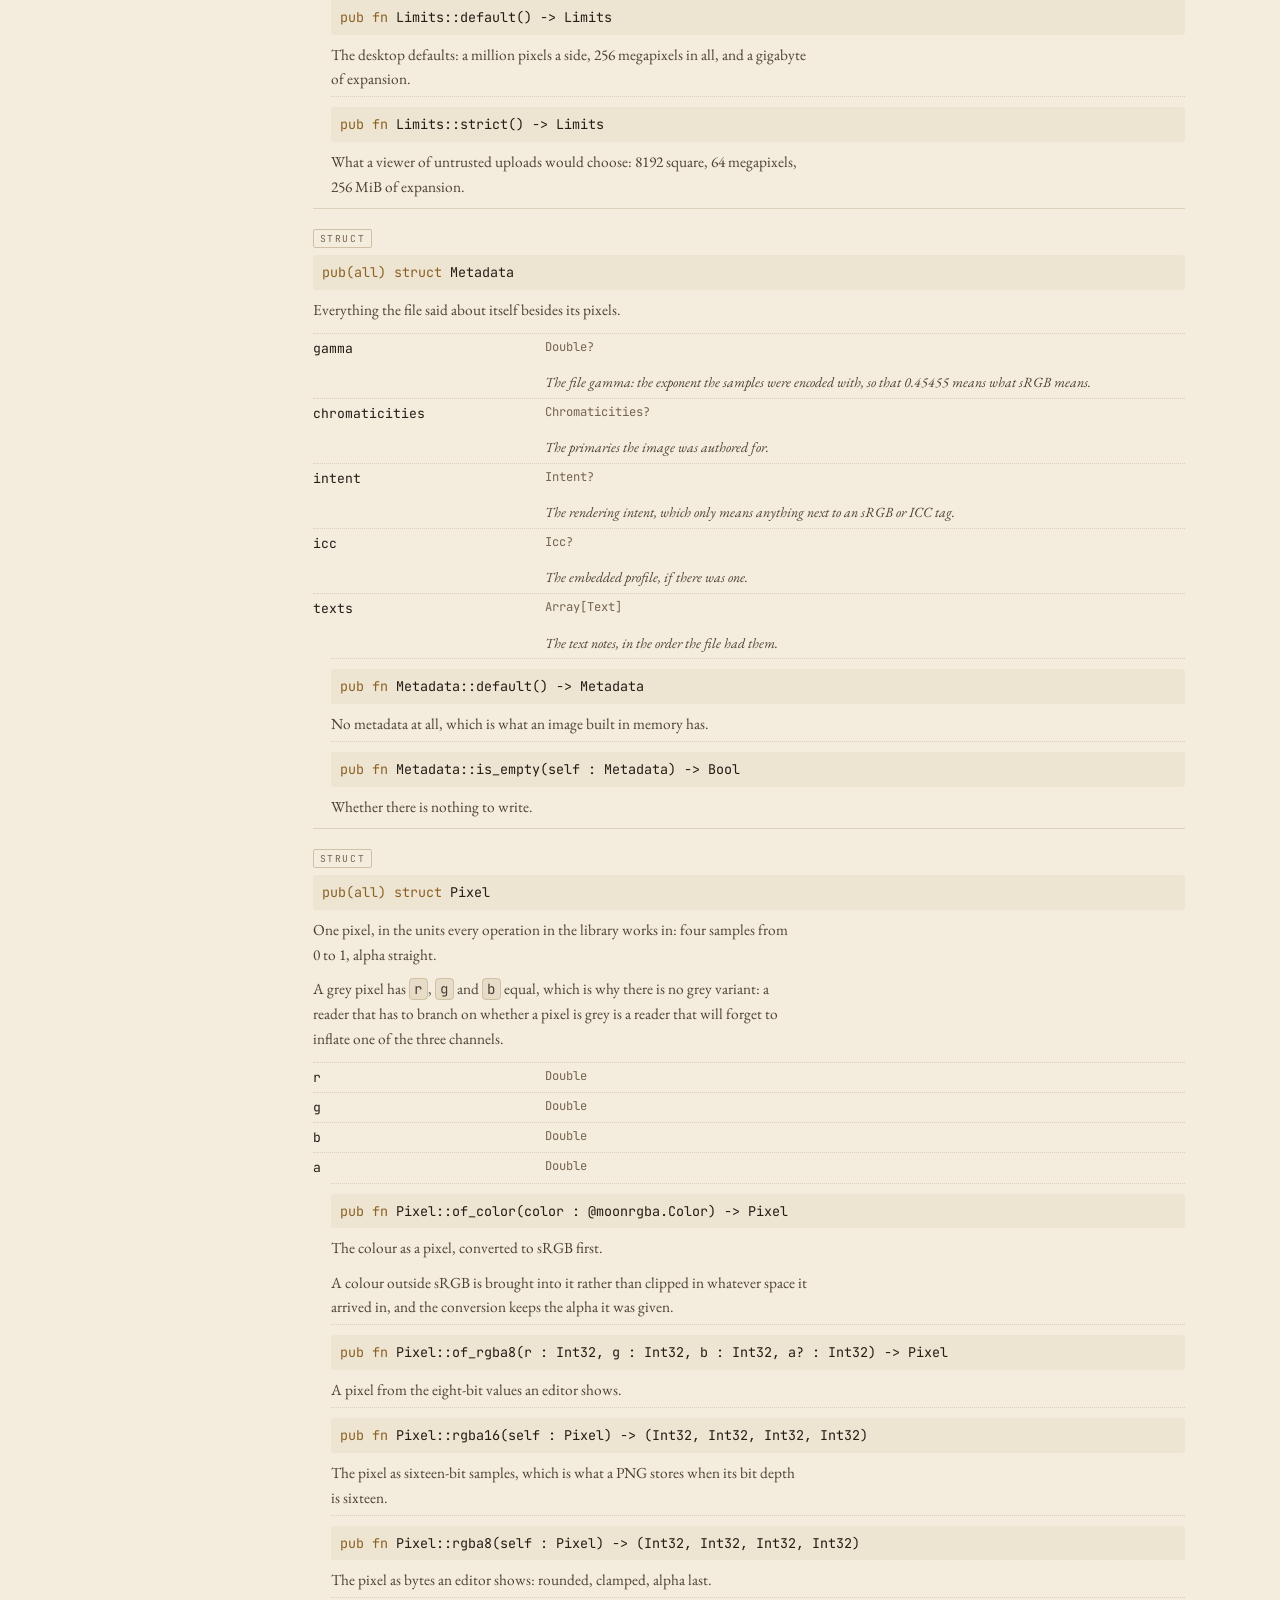
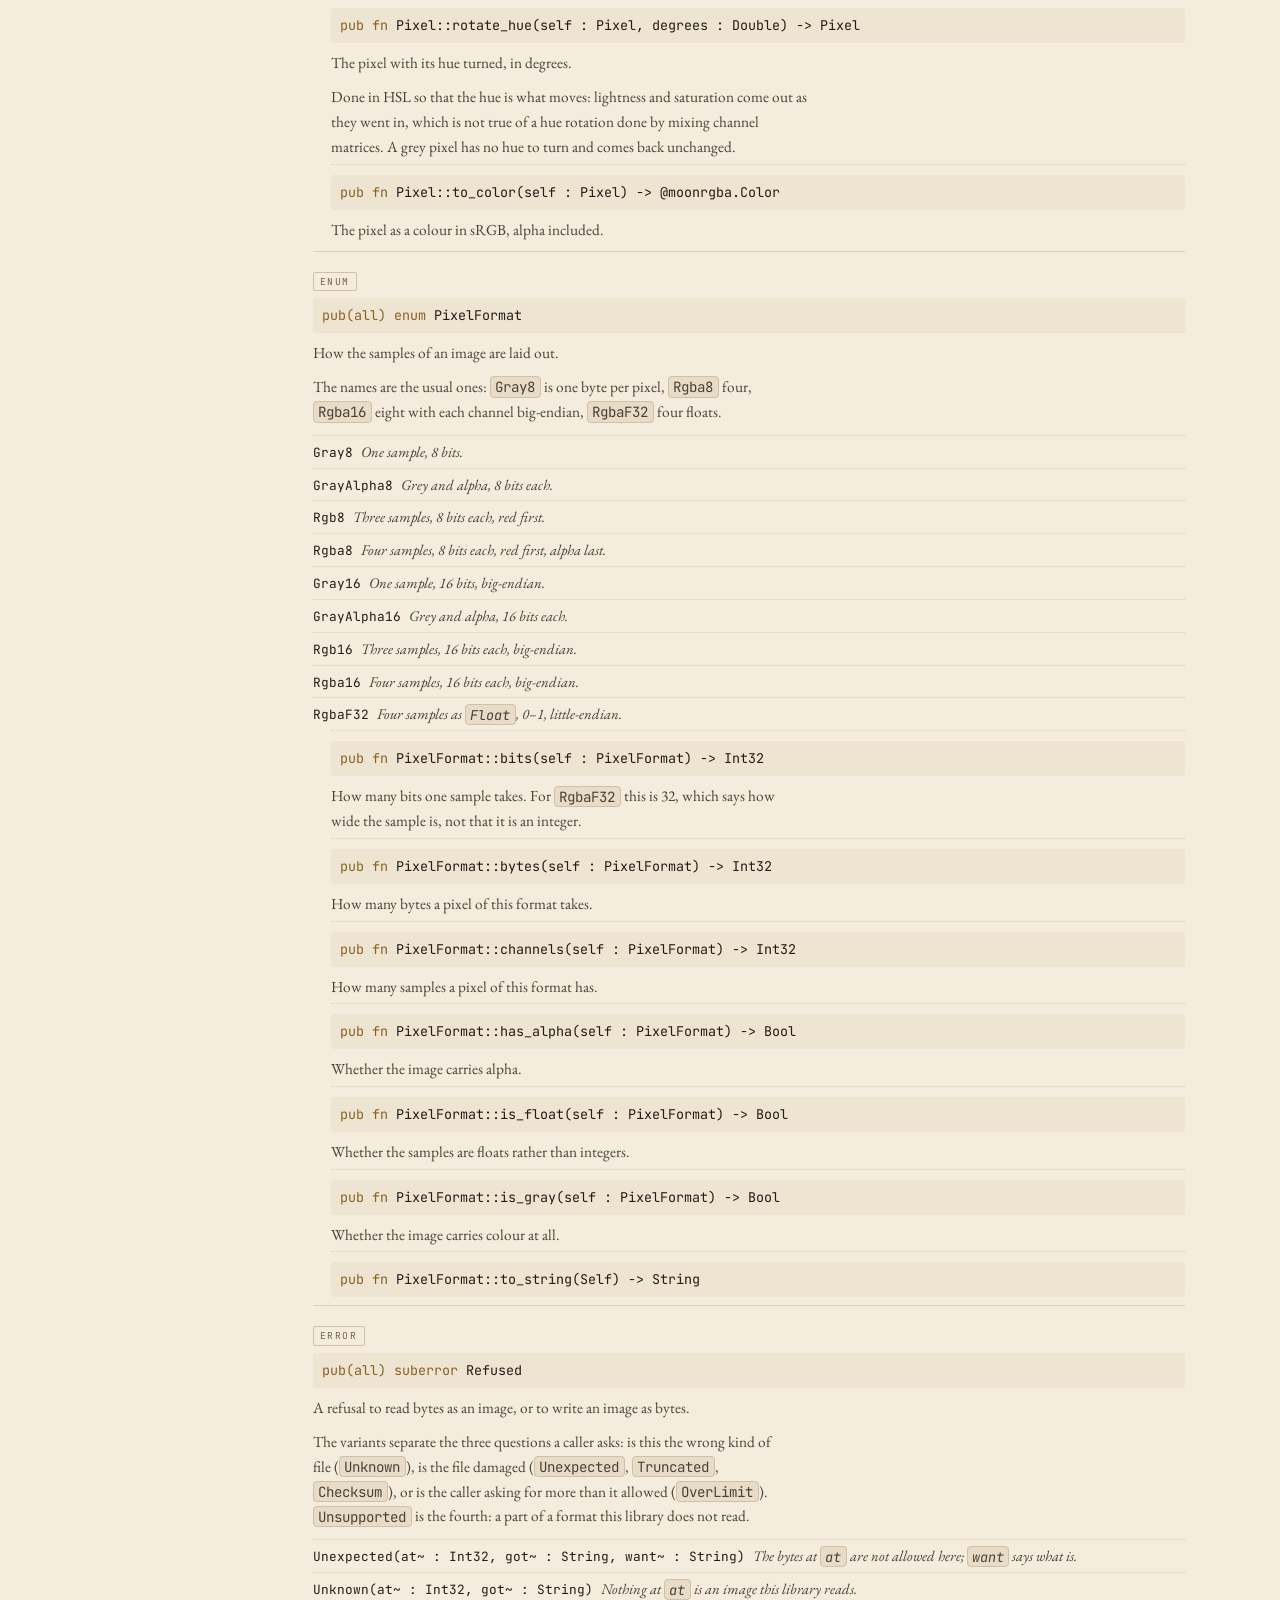
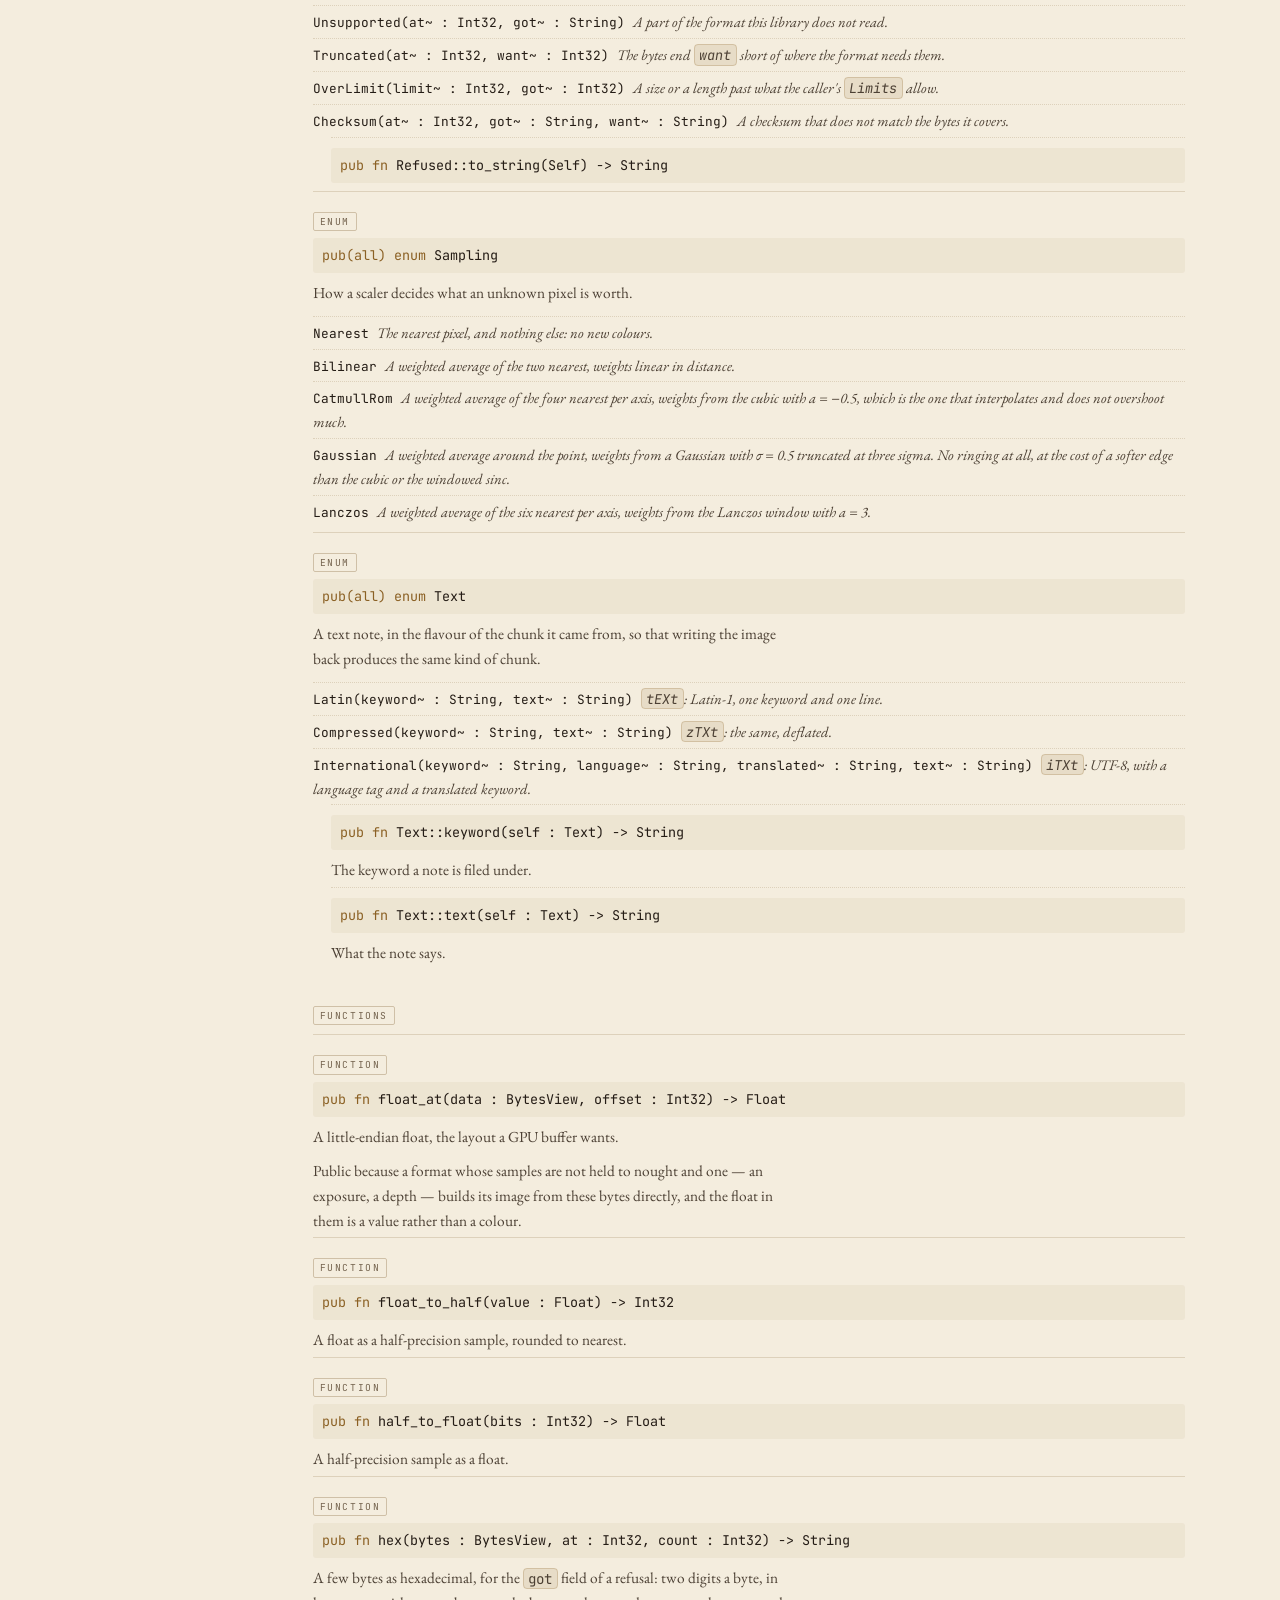
==== commit ed9c9682: "docs: the two block codes and the frequencies, in the pages that name them. The format table, the co" ====
--- a/docs/api.html
+++ b/docs/api.html
@@ -605,7 +605,7 @@
       <div class="entry">
         <span class="kind">function</span>
         <code class="sig"><span class="kw">pub fn</span> hex(bytes : BytesView, at : Int32, count : Int32) -&gt; String</code>
-        <div class="doc"><p>A few bytes as hexadecimal, for the <code>got</code> field of a refusal.</p></div>
+        <div class="doc"><p>A few bytes as hexadecimal, for the <code>got</code> field of a refusal: two digits a byte, in lower case, with a space between the bytes so that a reader can see where one ends and the next begins.</p></div>
       </div>
       <div class="entry">
         <span class="kind">function</span>
@@ -684,7 +684,7 @@
     </section>
     <section class="pkg" id="exr">
       <h2>exr <span>OpenEXR</span></h2>
-      <p>Scanline pictures in half or float samples, in all six scanline compressions from none through PIZ and PXR24, with the half-precision conversion the format turns on.</p>
+      <p>Scanline pictures in half or float samples, in all nine scanline compressions: none, RLE, ZIPS, ZIP, PIZ, PXR24, B44, B44A, DWAA and DWAB, with the half-precision conversion the format turns on.</p>
       <div class="entry">
         <span class="kind">enum</span>
         <code class="sig"><span class="kw">pub(all) enum</span> Compression</code>
@@ -696,6 +696,13 @@
           <li>Zip <em>Deflate, sixteen scanlines to a chunk.</em></li>
           <li>Piz <em>A bitmap of the words used, a wavelet, and a Huffman code.</em></li>
           <li>Pxr24 <em>Twenty-four bits of every sample, split by significance and differenced.</em></li>
+          <li>B44 <em>Blocks of four by four halves, fourteen bytes each: four bits of a sample
+kept, everything below them dropped.</em></li>
+          <li>B44a <em>The same, with a block of one value written in three bytes instead.</em></li>
+          <li>Dwaa <em>Eight-by-eight blocks of a picture turned into frequencies and quantized,
+thirty-two scanlines to a chunk.</em></li>
+          <li>Dwab <em>The same with two hundred and fifty-six scanlines to a chunk, which suits a
+photograph better and a strip of a tiled render worse.</em></li>
         </ul>
         <div class="entry method">
           <code class="sig"><span class="kw">pub fn</span> Compression::code(self : Compression) -&gt; Int32</code>
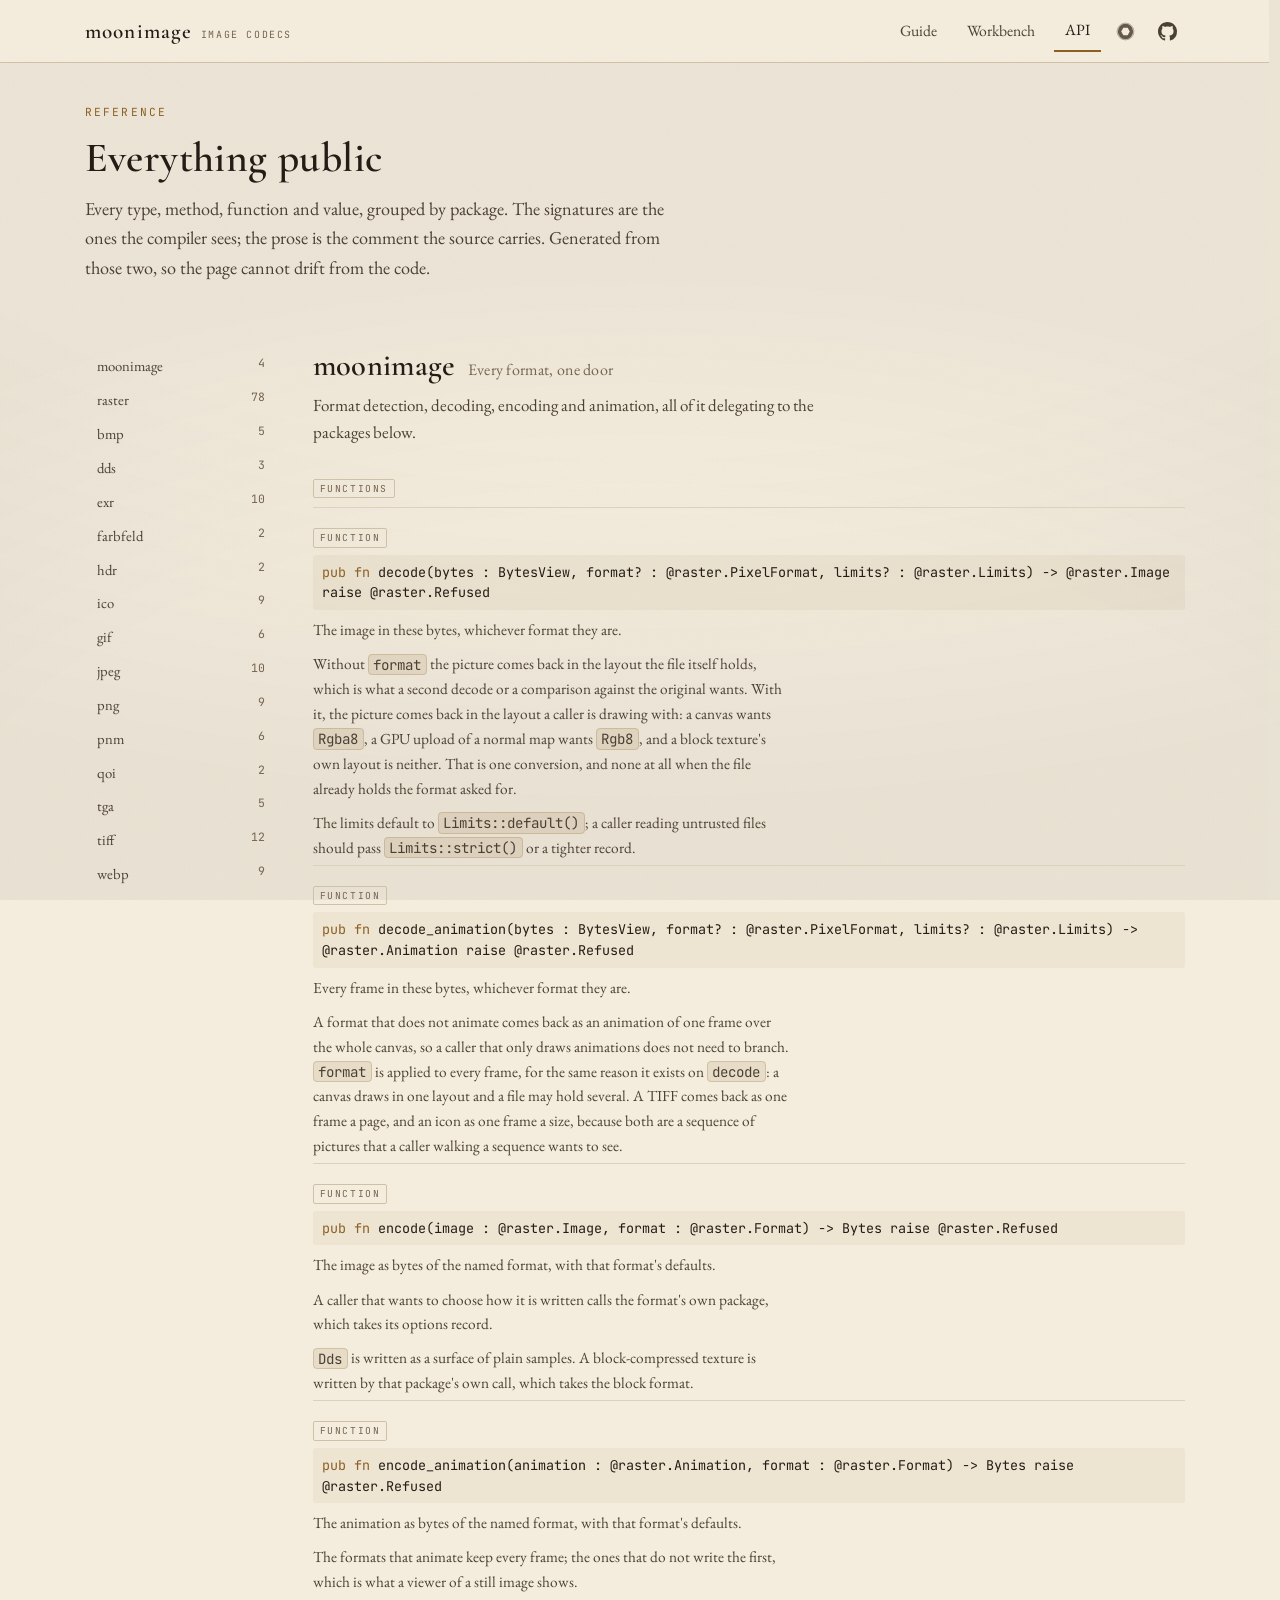
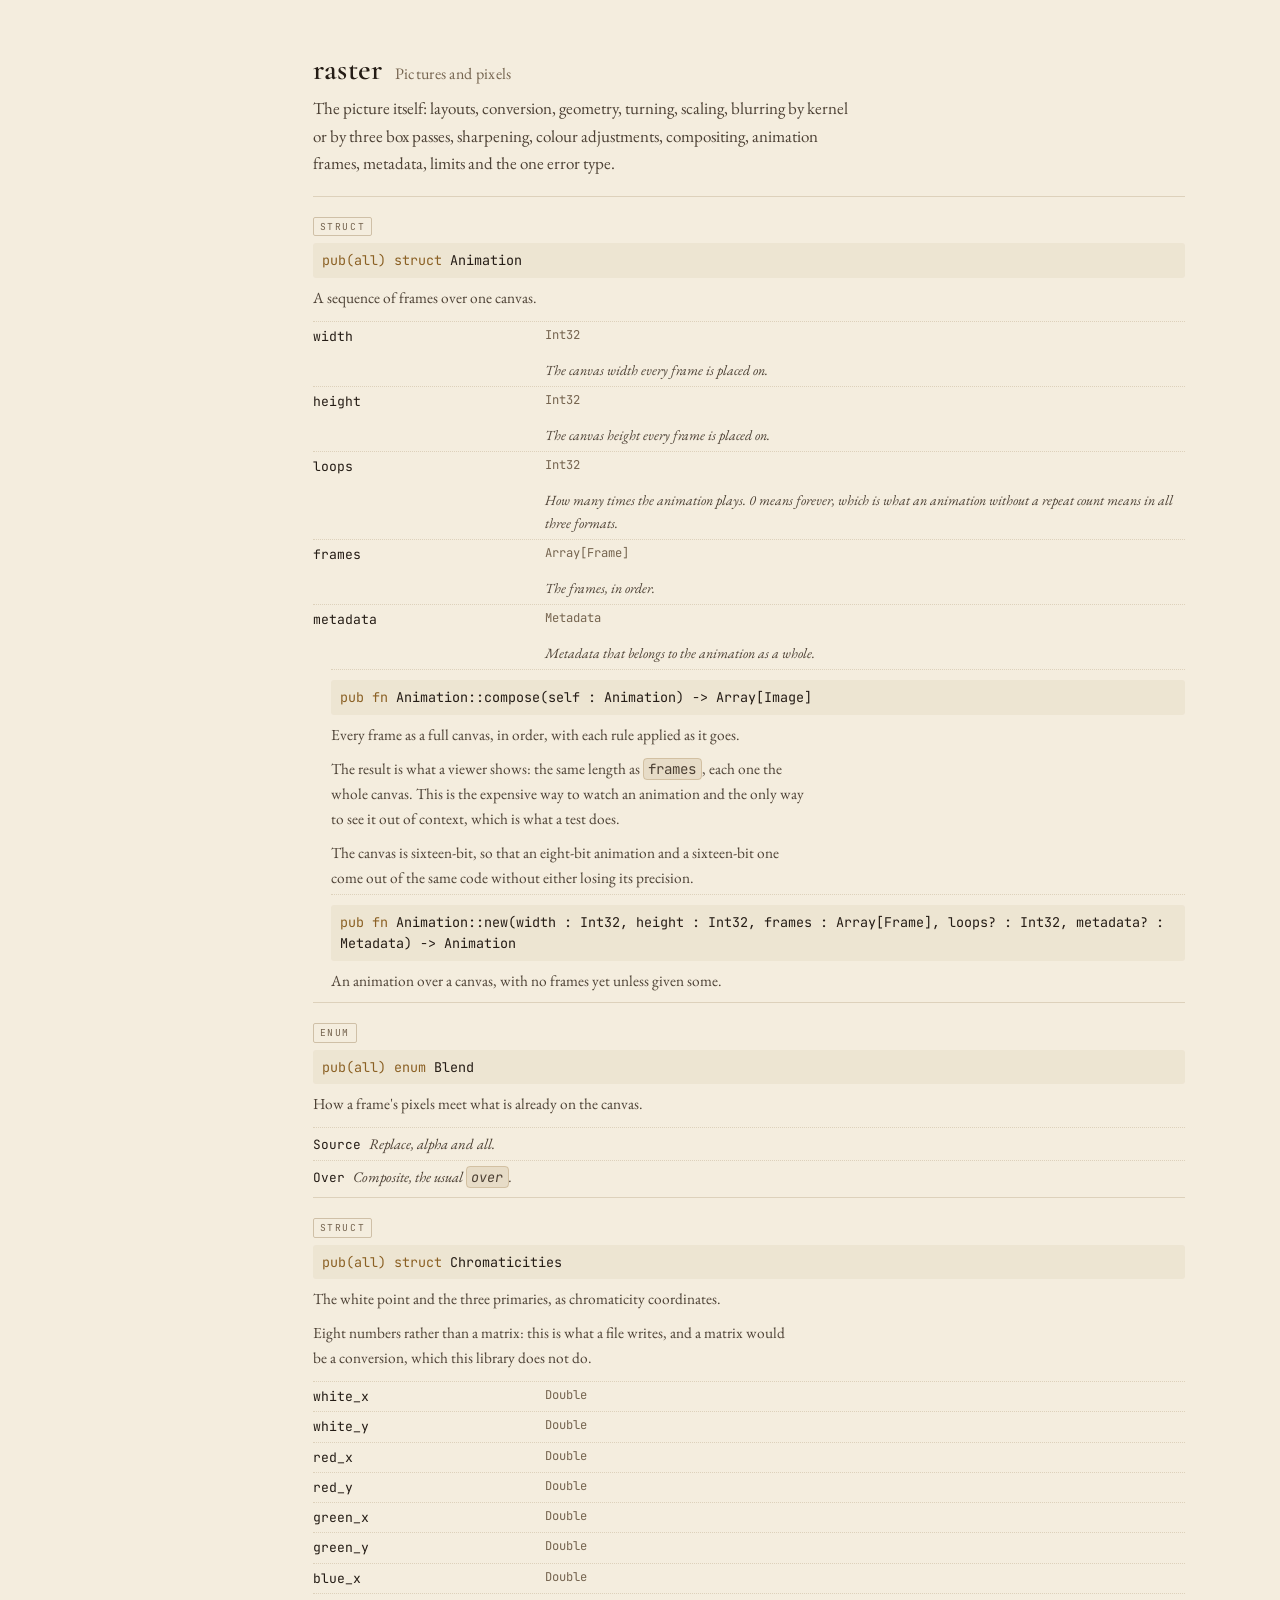
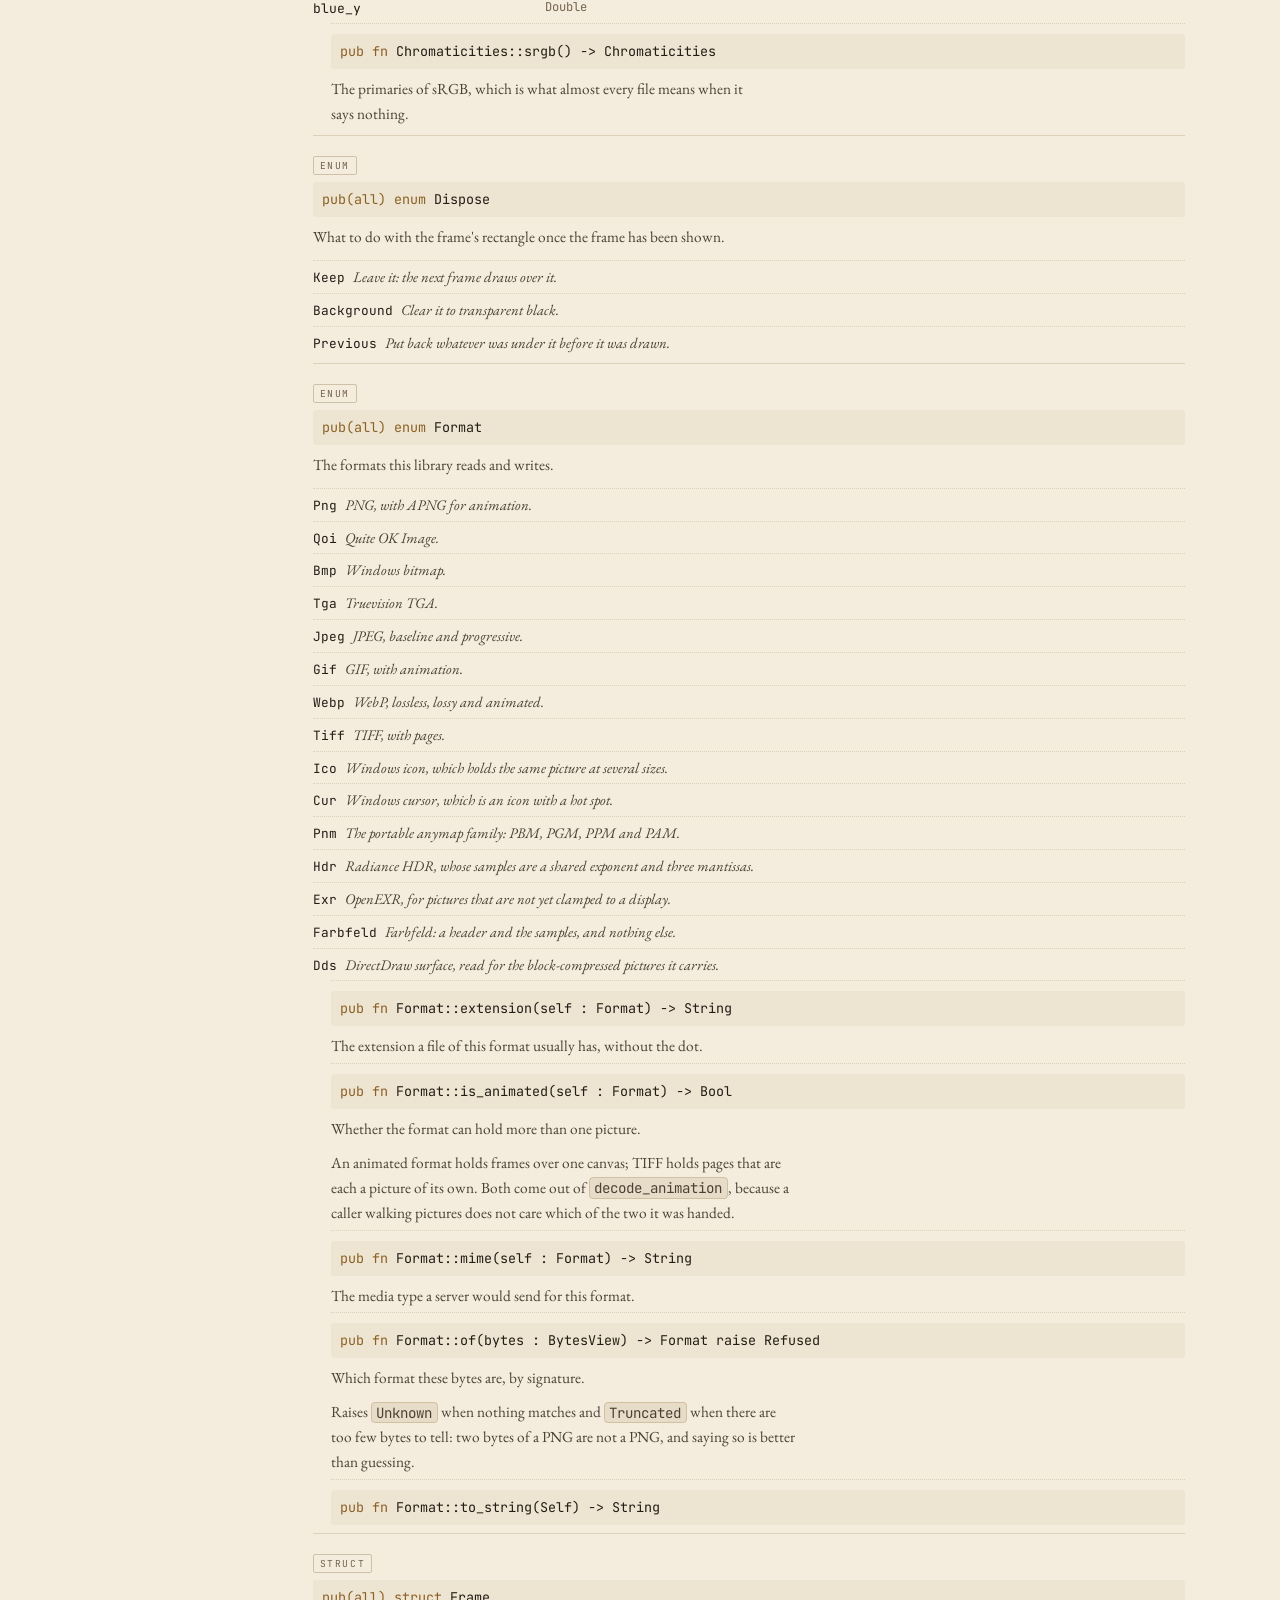
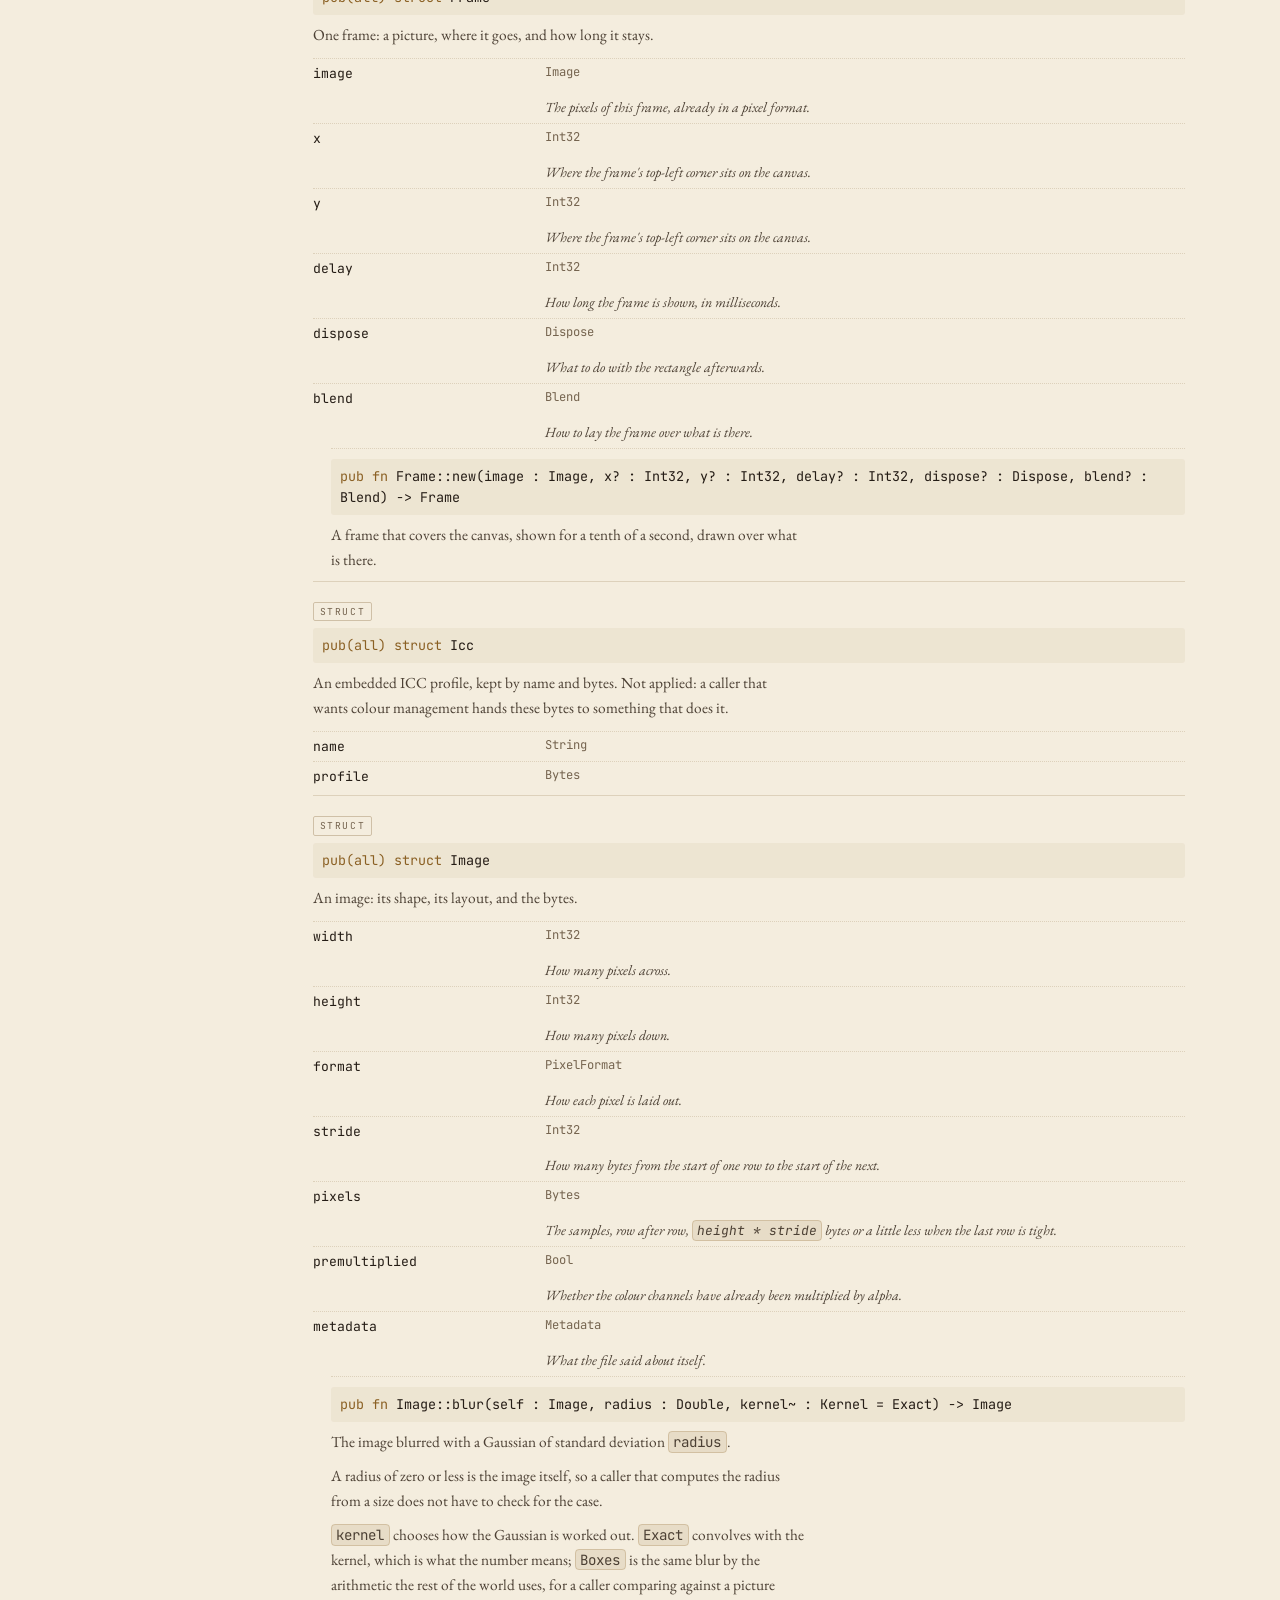
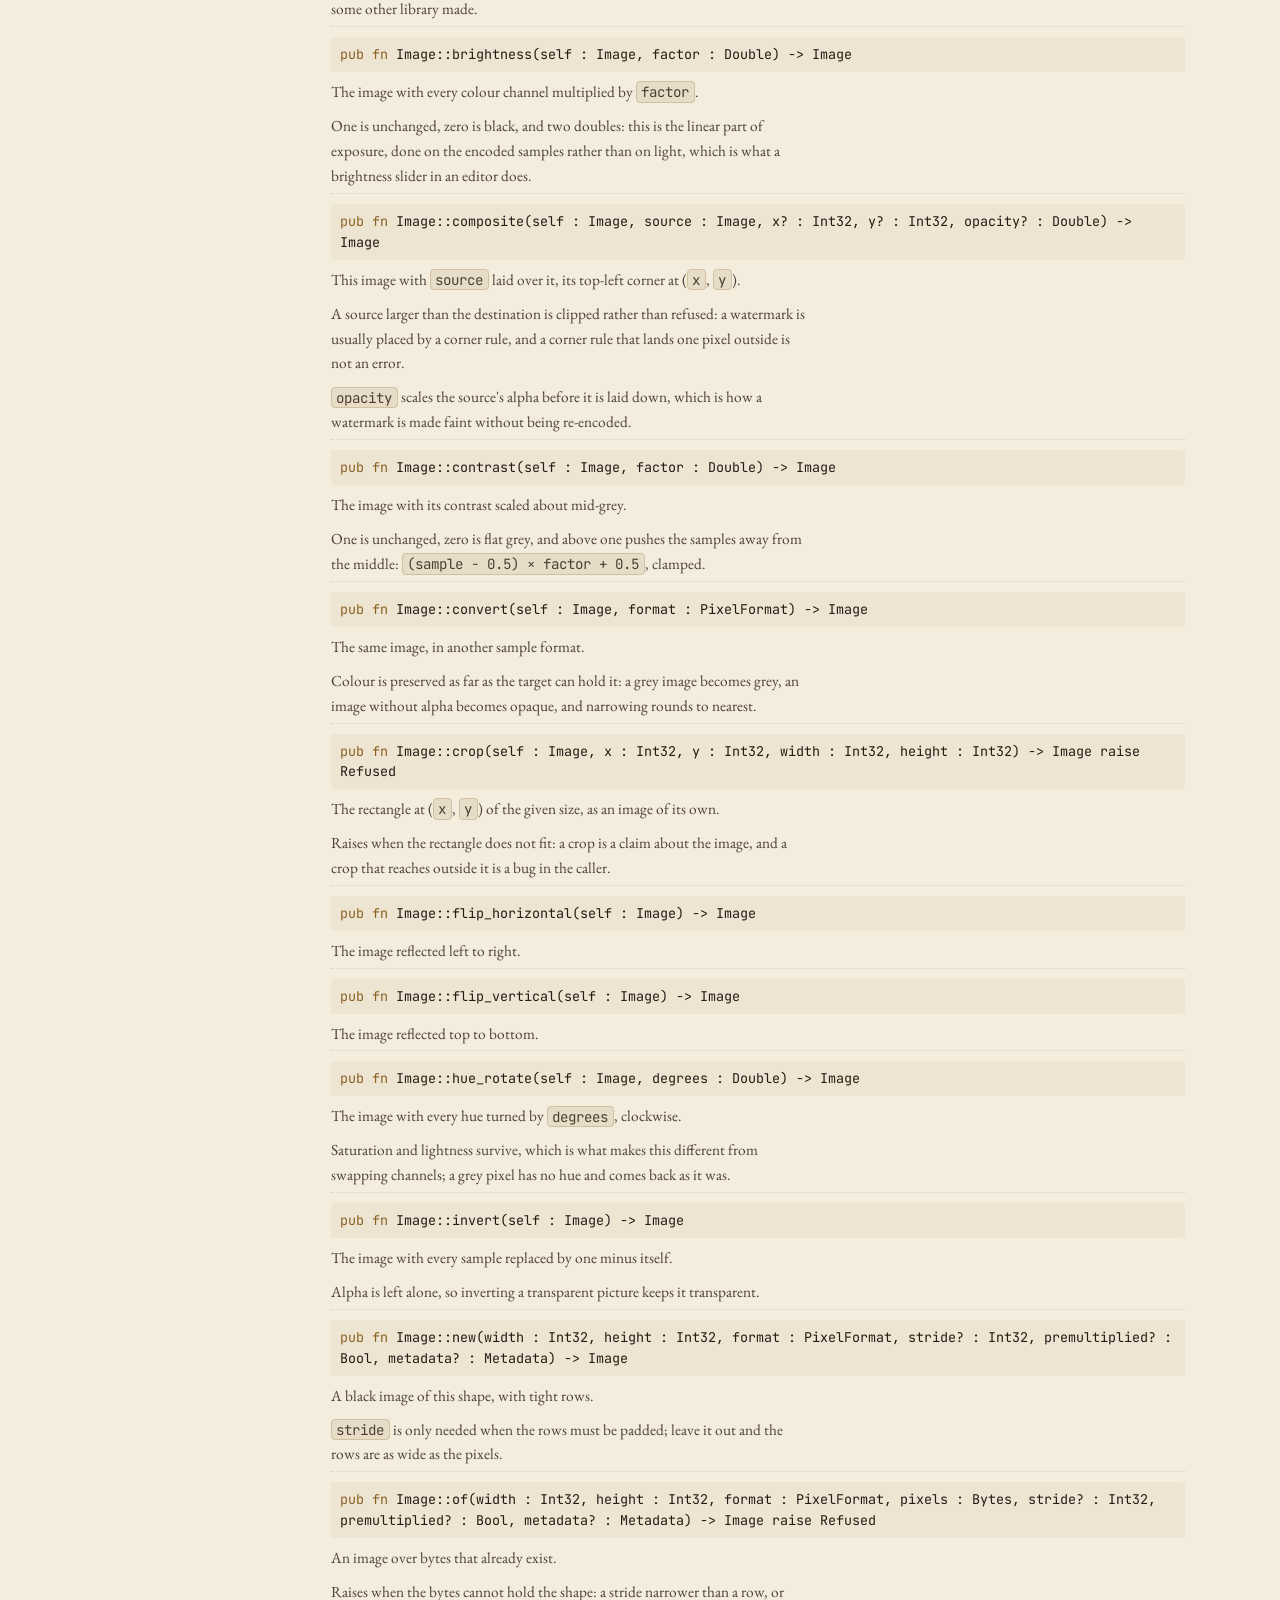
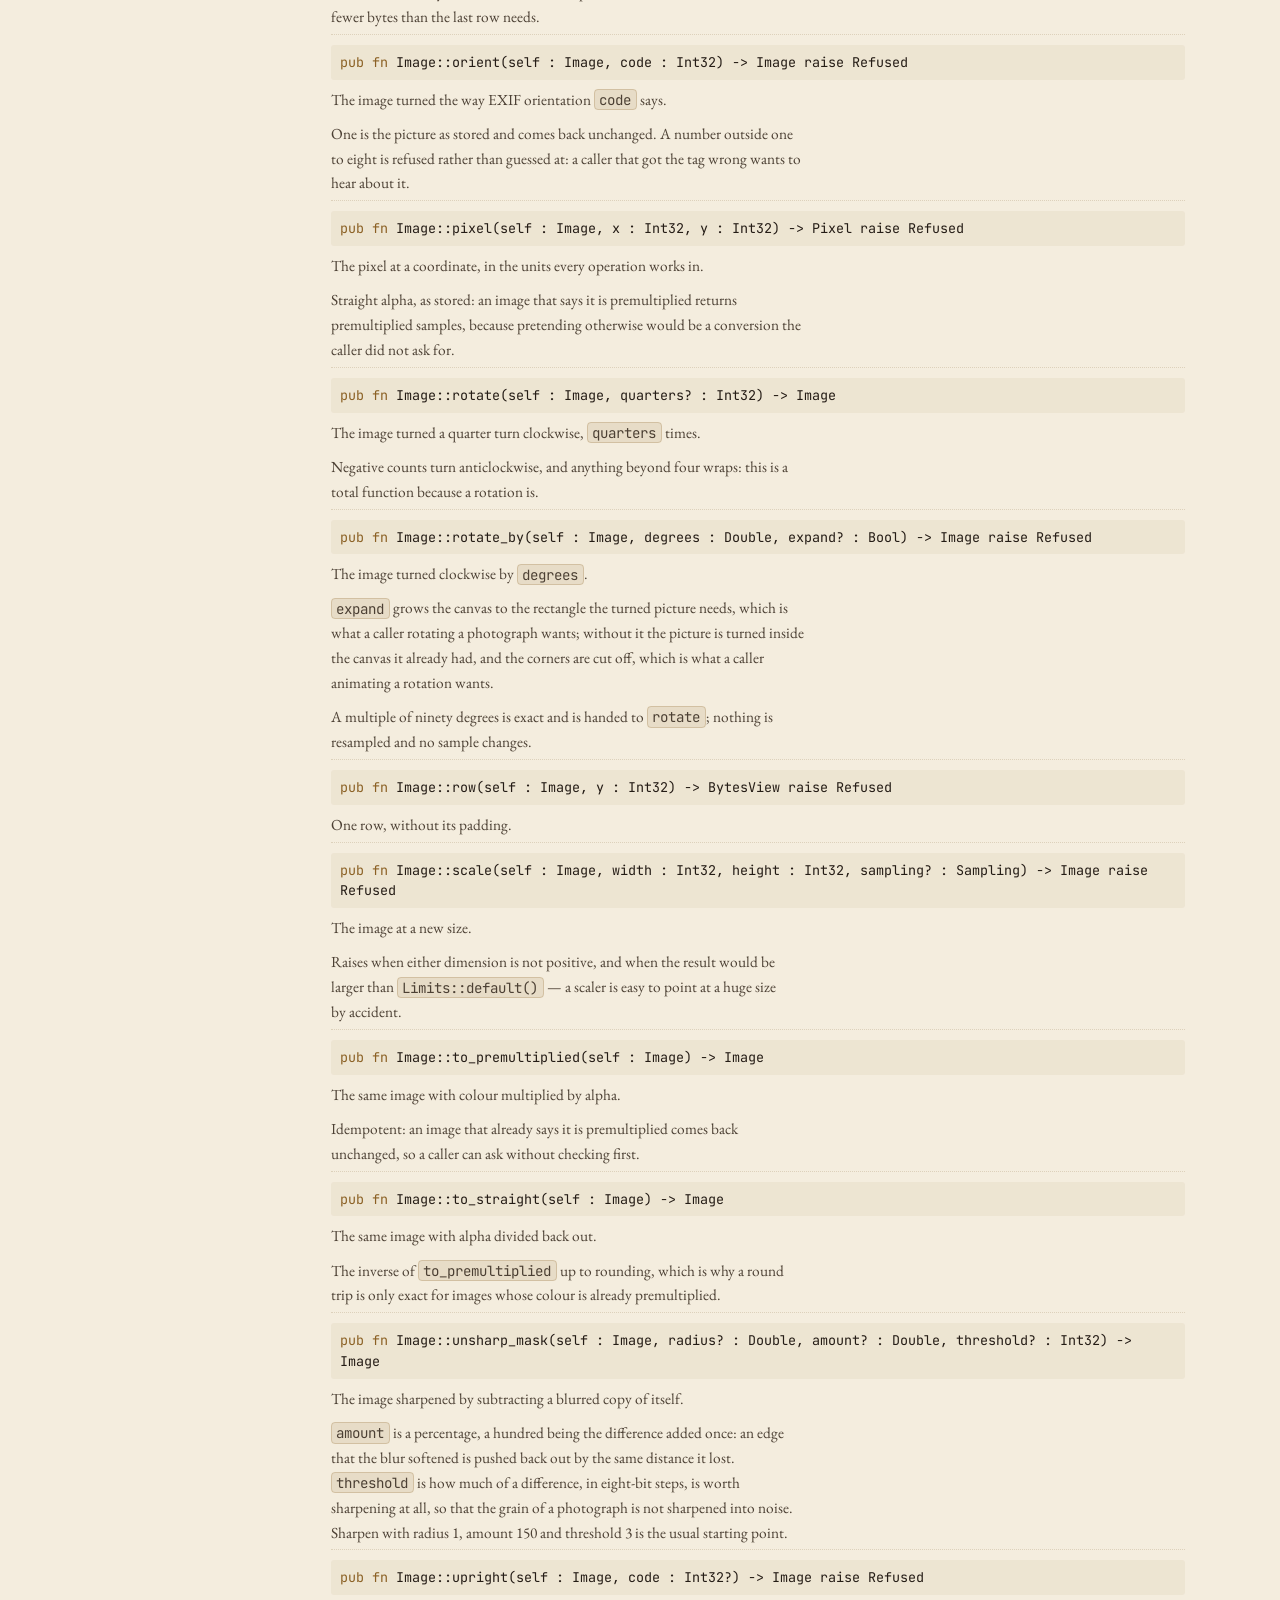
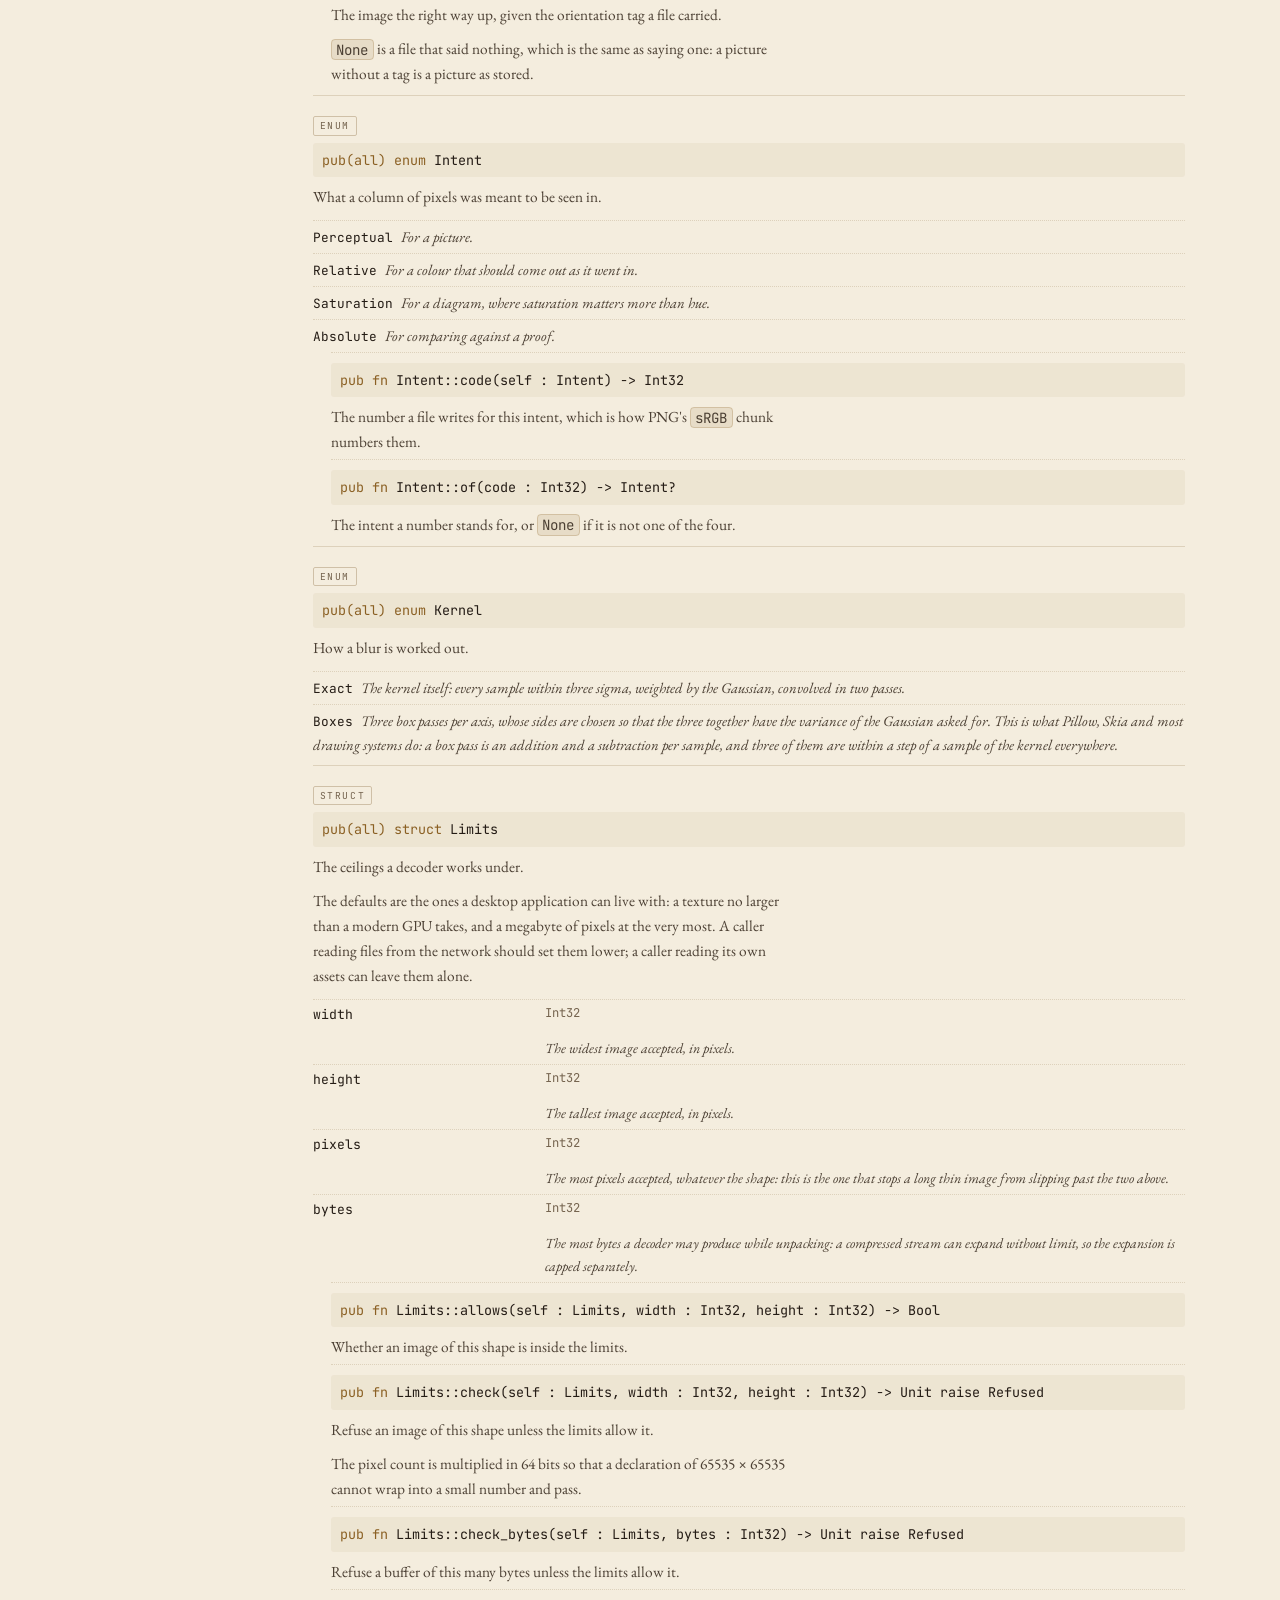
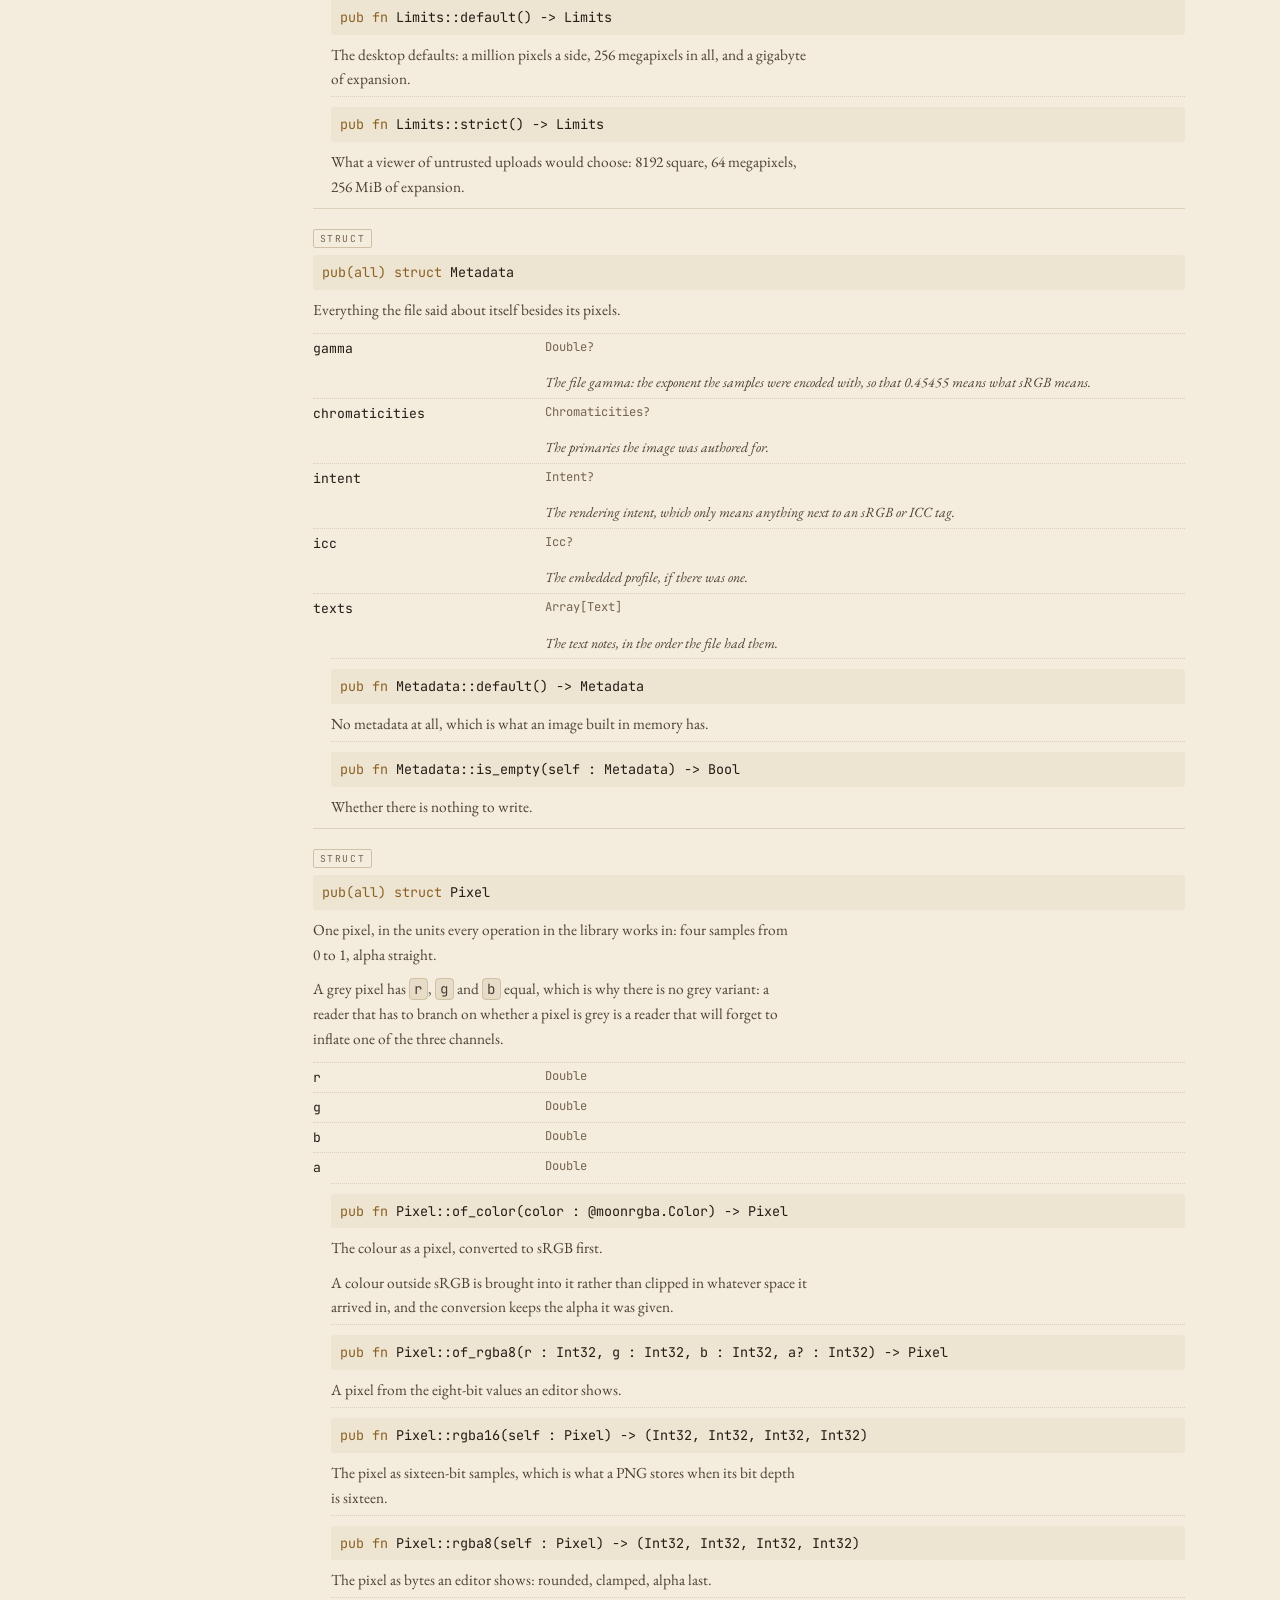
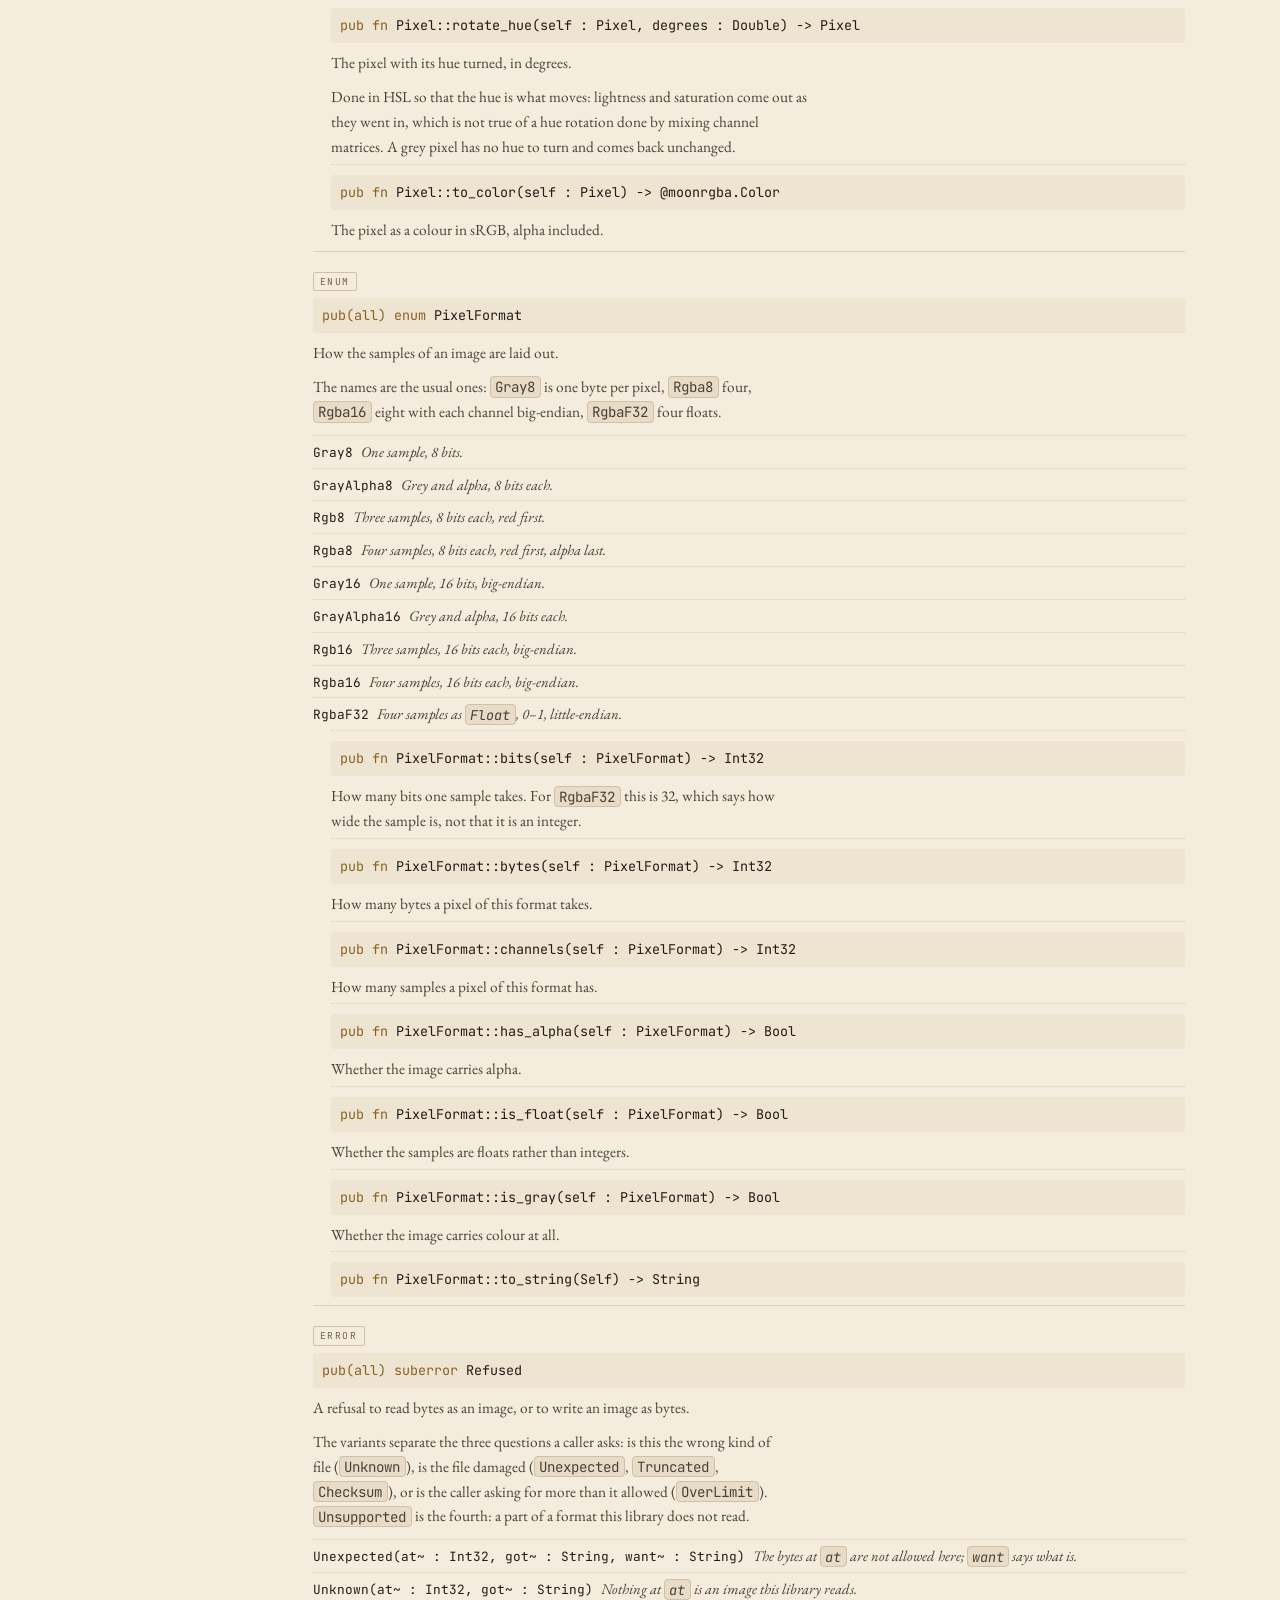
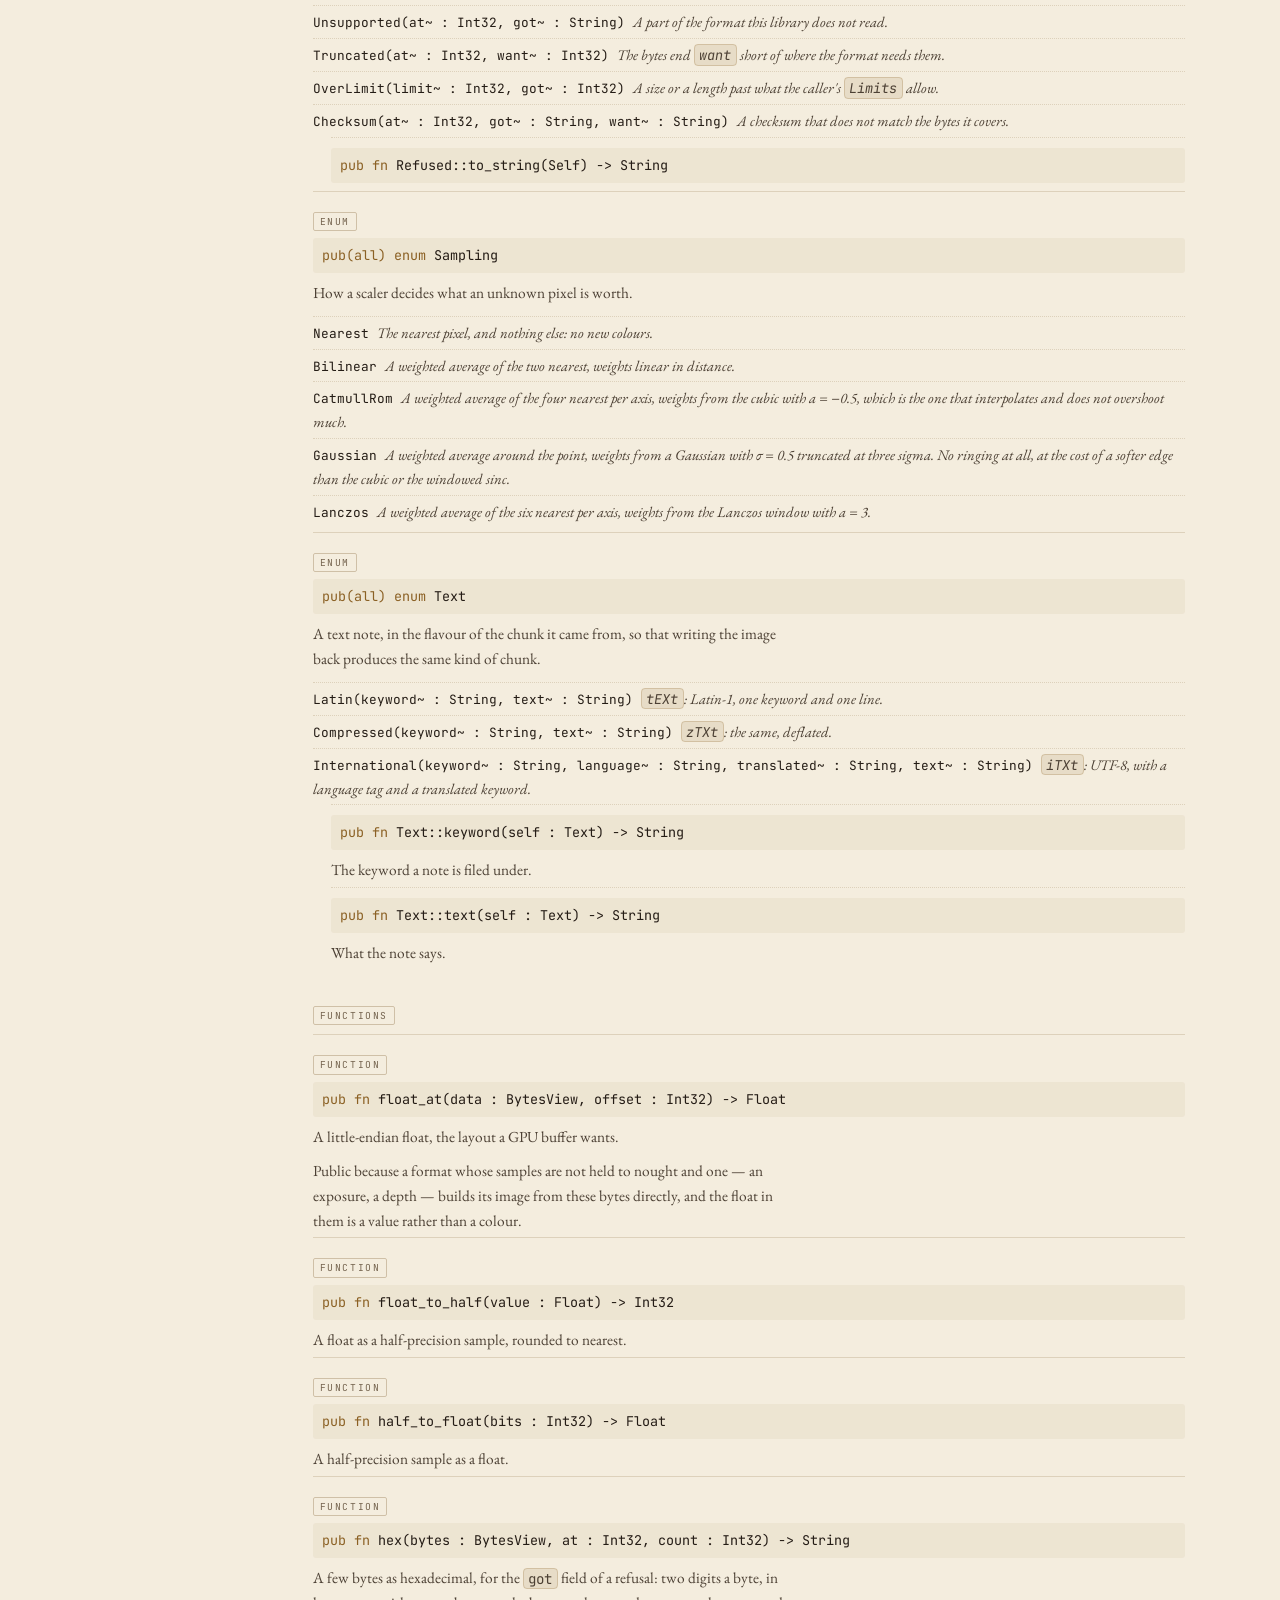
==== commit c8494754: "docs: the four writers, in the pages that describe them. The format table, the consistency section, " ====
--- a/docs/api.html
+++ b/docs/api.html
@@ -56,8 +56,8 @@
         <a href="#moonimage" title="Every format, one door">moonimage<span>4</span></a>
         <a href="#raster" title="Pictures and pixels">raster<span>78</span></a>
         <a href="#bmp" title="Windows bitmap">bmp<span>5</span></a>
-        <a href="#dds" title="DirectDraw surface">dds<span>2</span></a>
-        <a href="#exr" title="OpenEXR">exr<span>9</span></a>
+        <a href="#dds" title="DirectDraw surface">dds<span>3</span></a>
+        <a href="#exr" title="OpenEXR">exr<span>10</span></a>
         <a href="#farbfeld" title="farbfeld">farbfeld<span>2</span></a>
         <a href="#hdr" title="Radiance HDR">hdr<span>2</span></a>
         <a href="#ico" title="Windows icons and cursors">ico<span>9</span></a>
@@ -67,7 +67,7 @@
         <a href="#pnm" title="The portable anymap">pnm<span>6</span></a>
         <a href="#qoi" title="Quite OK Image">qoi<span>2</span></a>
         <a href="#tga" title="Truevision TGA">tga<span>5</span></a>
-        <a href="#tiff" title="TIFF">tiff<span>11</span></a>
+        <a href="#tiff" title="TIFF">tiff<span>12</span></a>
         <a href="#webp" title="WebP">webp<span>9</span></a>
     </nav>
     <div>
@@ -94,7 +94,7 @@
         <code class="sig"><span class="kw">pub fn</span> encode(image : @raster.Image, format : @raster.Format) -&gt; Bytes raise @raster.Refused</code>
         <div class="doc"><p>The image as bytes of the named format, with that format's defaults.</p>
 <p>A caller that wants to choose how it is written calls the format's own package, which takes its options record.</p>
-<p><code>Dds</code> is refused: a block-compressed texture is a picture whose blocks were chosen by a search, and this library reads them rather than guessing them.</p></div>
+<p><code>Dds</code> is written as a surface of plain samples. A block-compressed texture is written by that package's own call, which takes the block format.</p></div>
       </div>
       <div class="entry">
         <span class="kind">function</span>
@@ -681,6 +681,13 @@
         <div class="doc"><p>The picture in these bytes.</p>
 <p>A texture usually carries a chain of mipmaps after the first surface; this reads the first, which is the only one a caller that wants "the picture" means.</p></div>
       </div>
+      <div class="entry">
+        <span class="kind">function</span>
+        <code class="sig"><span class="kw">pub fn</span> encode(image : @raster.Image, block? : Block) -&gt; Bytes raise @raster.Refused</code>
+        <div class="doc"><p>The picture as a DDS.</p>
+<p>Without a block the surface is thirty-two bits a pixel and uncompressed, which is what every reader of the format opens and what loses nothing. With one, the picture is cut into four-by-four blocks; the blocks at the right and the bottom reach past the picture, and the pixels there repeat the ones at the edge, so that the box a block is fitted to is not stretched by a colour that is not in the picture.</p>
+<p>BC1, BC2, BC3, BC4 and BC5 are written. BC6H and BC7 are read and not written: the endpoints of one of their blocks are chosen by a search over eight modes and sixty-four partitions, and a block fitted by the simple search used here would be a worse picture than the format exists for. Asking for one refuses rather than writing a file in some other format.</p></div>
+      </div>
     </section>
     <section class="pkg" id="exr">
       <h2>exr <span>OpenEXR</span></h2>
@@ -732,8 +739,14 @@
       <div class="entry">
         <span class="kind">function</span>
         <code class="sig"><span class="kw">pub fn</span> decode(bytes : BytesView, limits? : @raster.Limits) -&gt; @raster.Image raise @raster.Refused</code>
-        <div class="doc"><p>The image in these bytes.</p>
-<p>Every channel of the file is read; the result is an <code>RgbaF32</code> image, with the channels that were not there filled in — grey becomes equal parts red, green and blue, and a missing alpha becomes one.</p></div>
+        <div class="doc"><p>The image in these bytes, which is the first part of the file when it has more than one.</p>
+<p>Every channel of the part is read; the result is an <code>RgbaF32</code> image, with the channels that were not there filled in — grey becomes equal parts red, green and blue, and a missing alpha becomes one.</p></div>
+      </div>
+      <div class="entry">
+        <span class="kind">function</span>
+        <code class="sig"><span class="kw">pub fn</span> decode_parts(bytes : BytesView, limits? : @raster.Limits) -&gt; Array[@raster.Image] raise @raster.Refused</code>
+        <div class="doc"><p>Every part of the file, in the order the file lists them.</p>
+<p>A file of one image has one part. A file of several — a beauty pass and its depth, two views of the same shot — carries a header for each, and each part has its own channels, its own compression and its own window. The window of the first part is the display window of all of them, which is why a picture with no pixels of its own is still a part.</p></div>
       </div>
       <div class="entry">
         <span class="kind">function</span>
@@ -1196,6 +1209,12 @@
         <span class="kind">function</span>
         <code class="sig"><span class="kw">pub fn</span> encode_pages(images : Array[@raster.Image], options? : EncodeOptions) -&gt; Bytes</code>
         <div class="doc"><p>Several images as the pages of one file.</p></div>
+      </div>
+      <div class="entry">
+        <span class="kind">function</span>
+        <code class="sig"><span class="kw">pub fn</span> encode_tiled(image : @raster.Image, tile_width : Int32, tile_height : Int32, options? : EncodeOptions) -&gt; Bytes</code>
+        <div class="doc"><p>The image as a TIFF whose samples are tiles rather than strips.</p>
+<p>A tile is a rectangle of the page, compressed on its own, and the tiles at the right and the bottom are padded to the full tile rather than cut short — a reader of a tiled page always unpacks a whole tile. Sixteen by sixteen is the size the format's own tools write; anything else is the caller's business, and a reader that follows the format reads it.</p></div>
       </div>
       <div class="entry">
         <span class="kind">function</span>
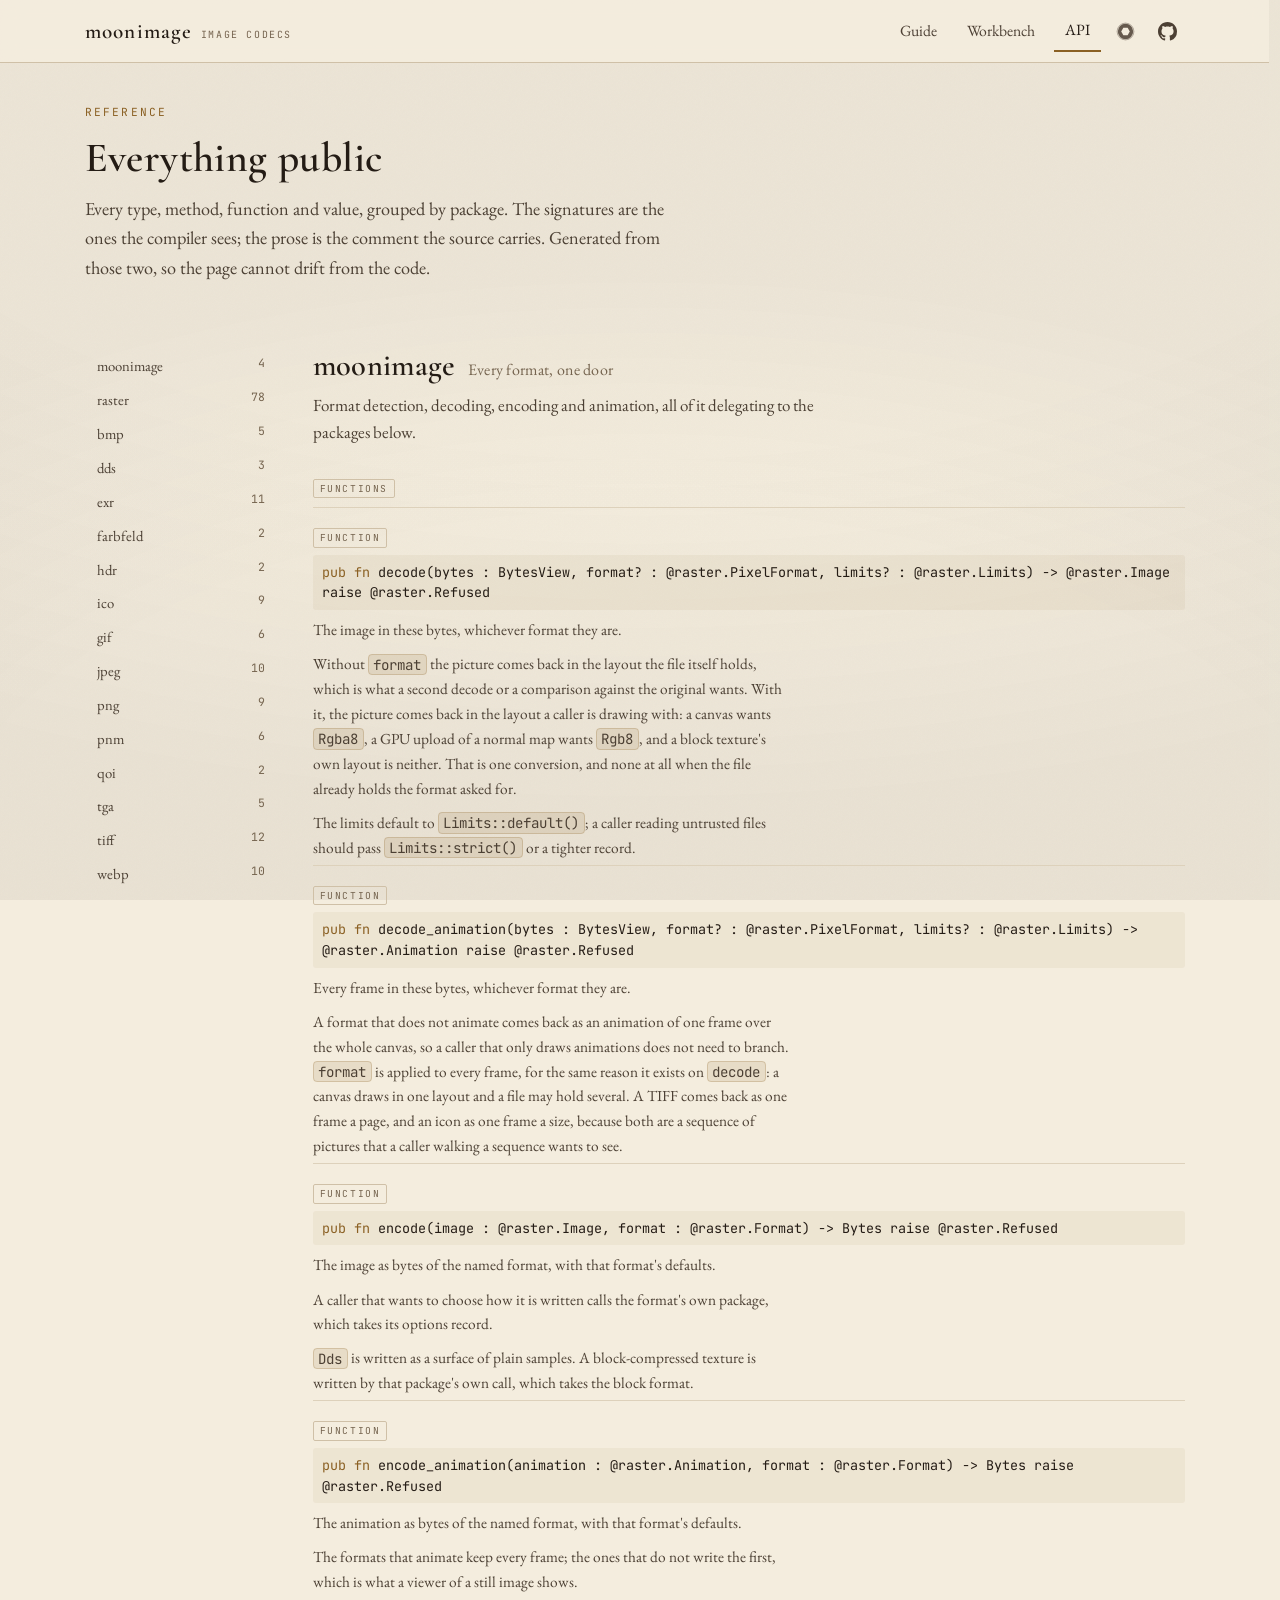
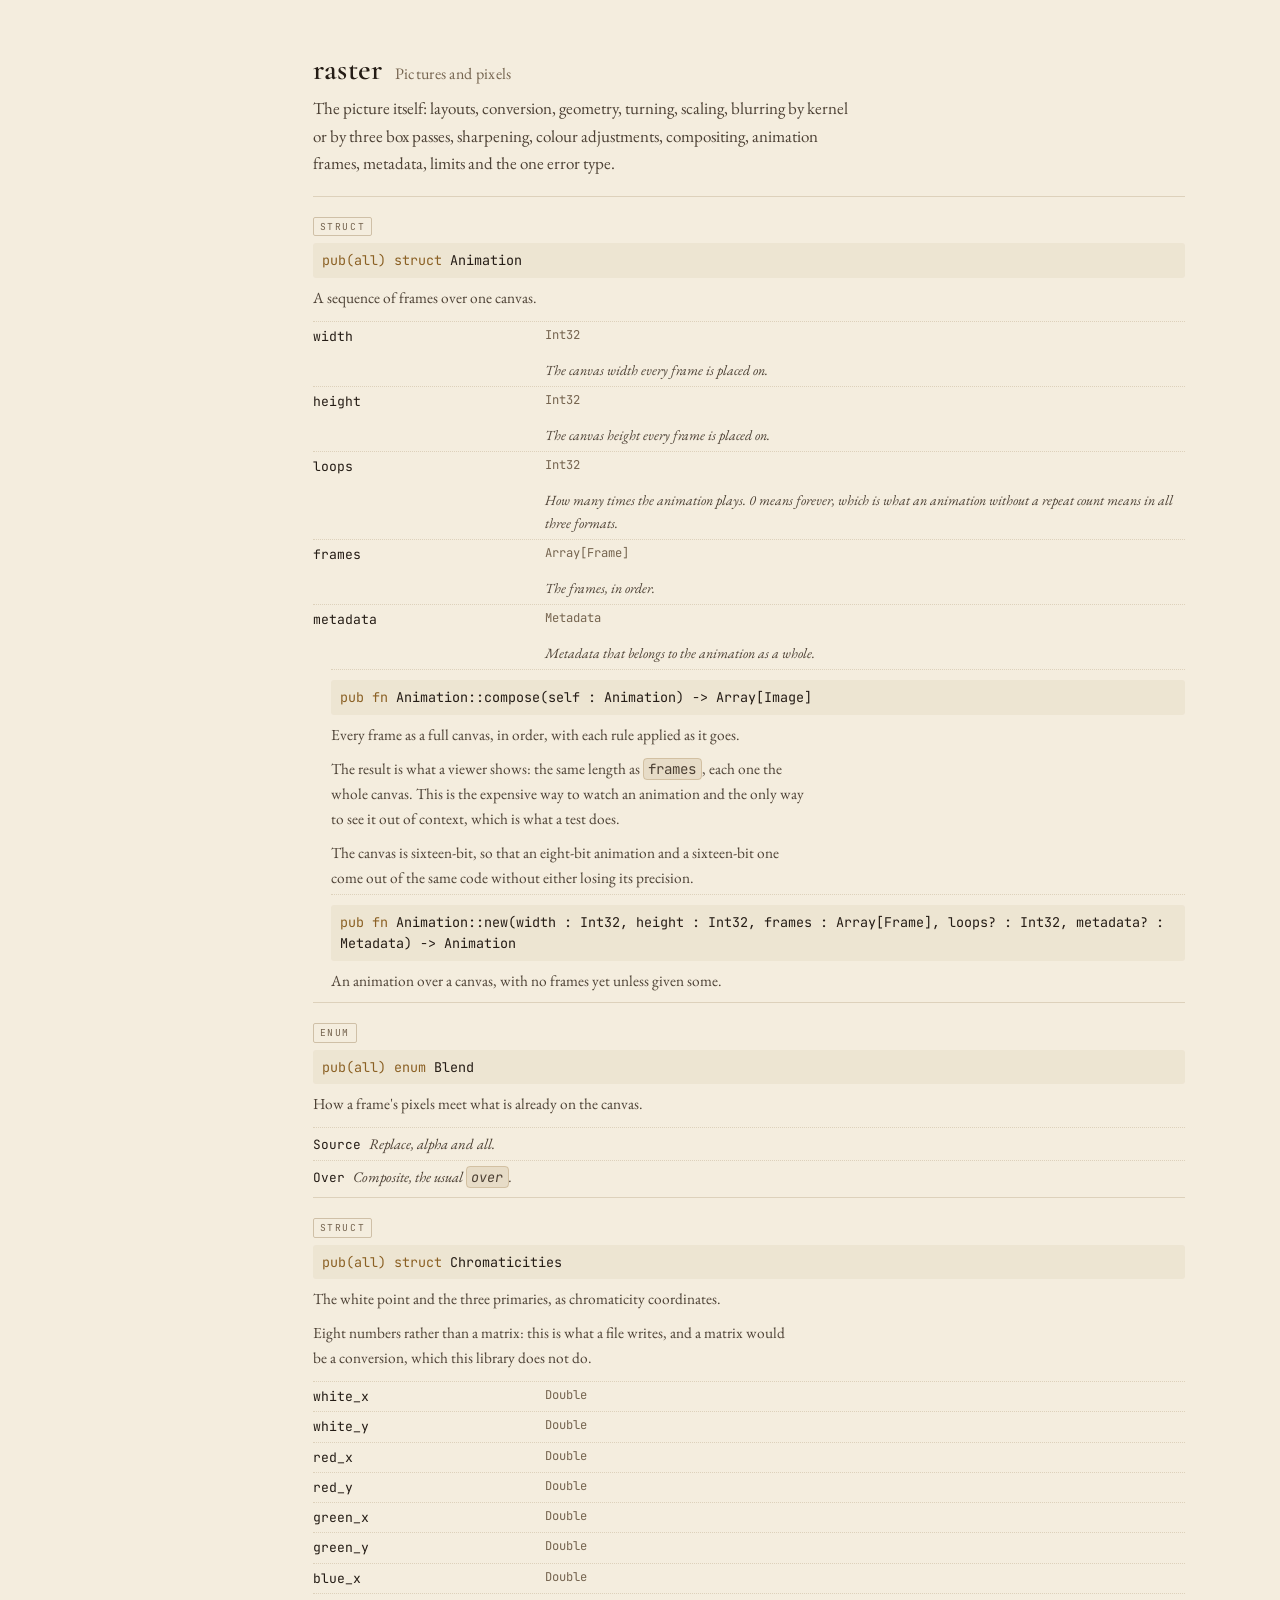
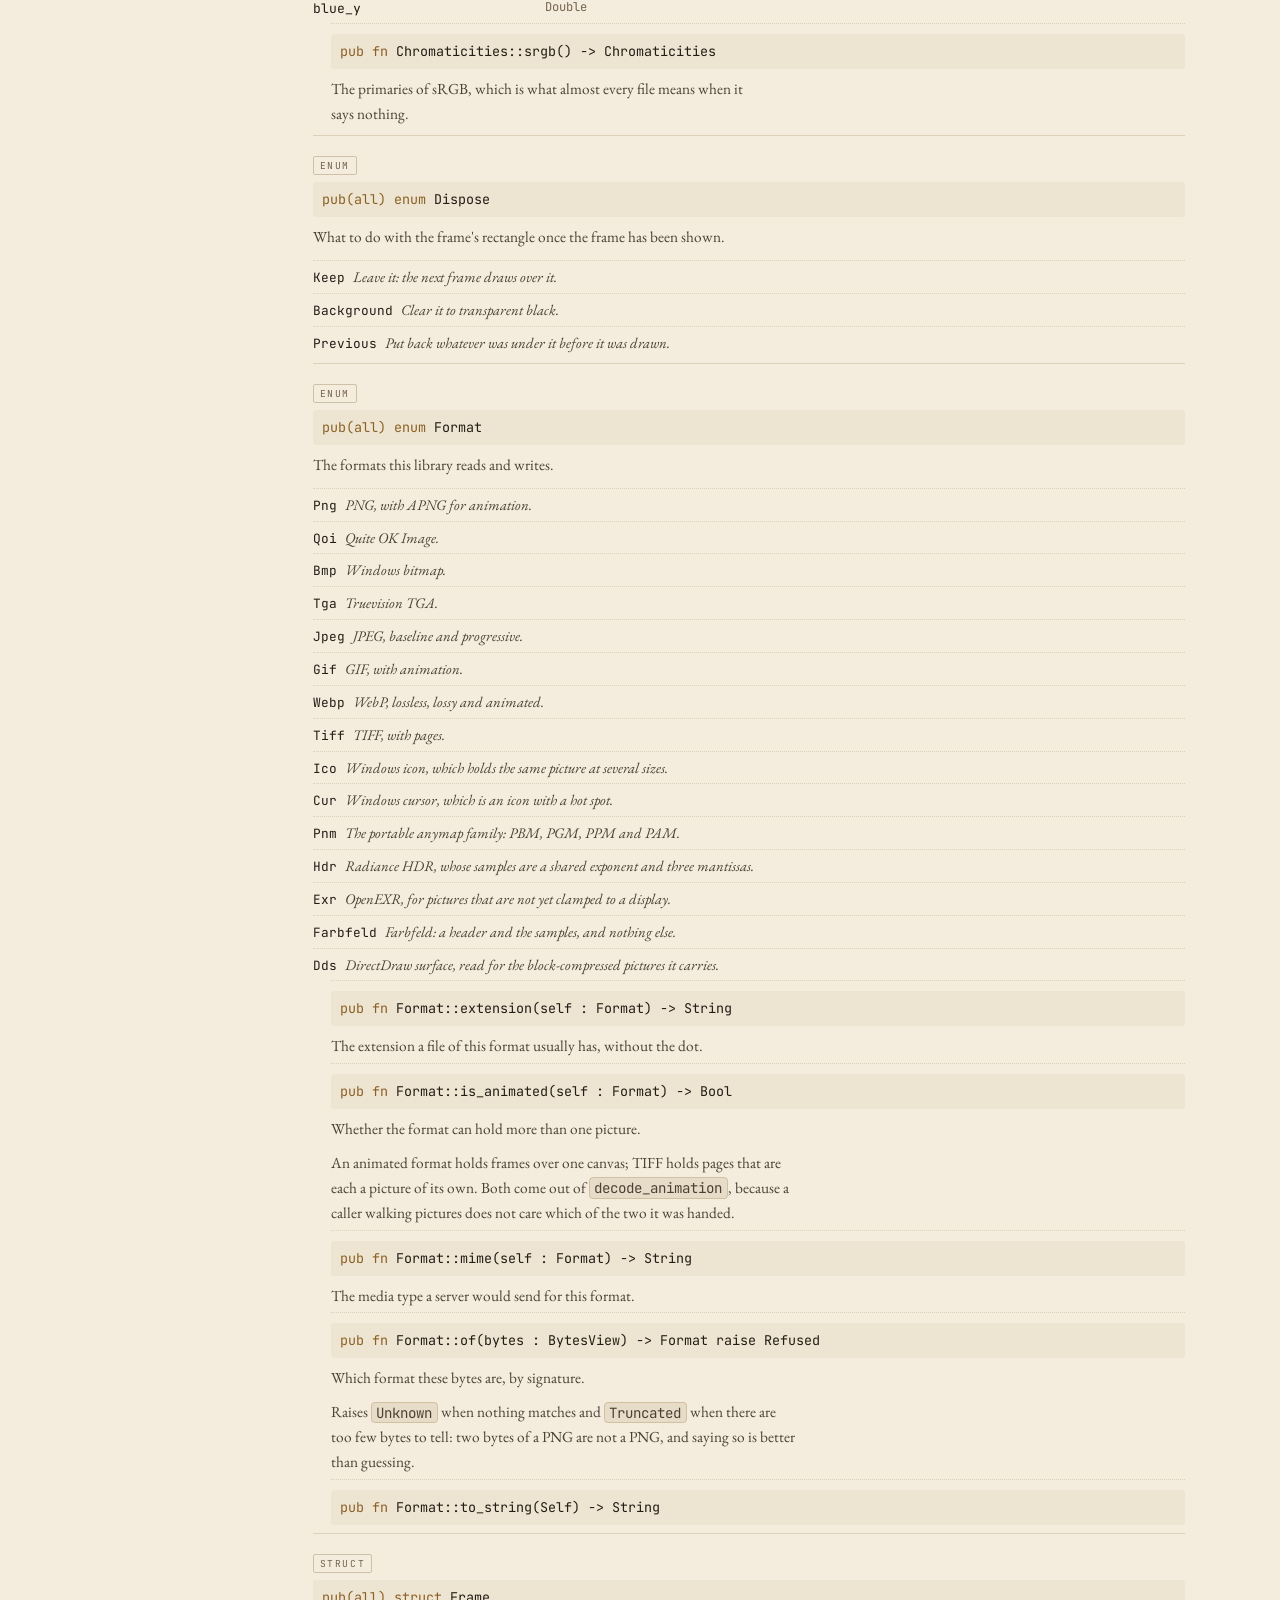
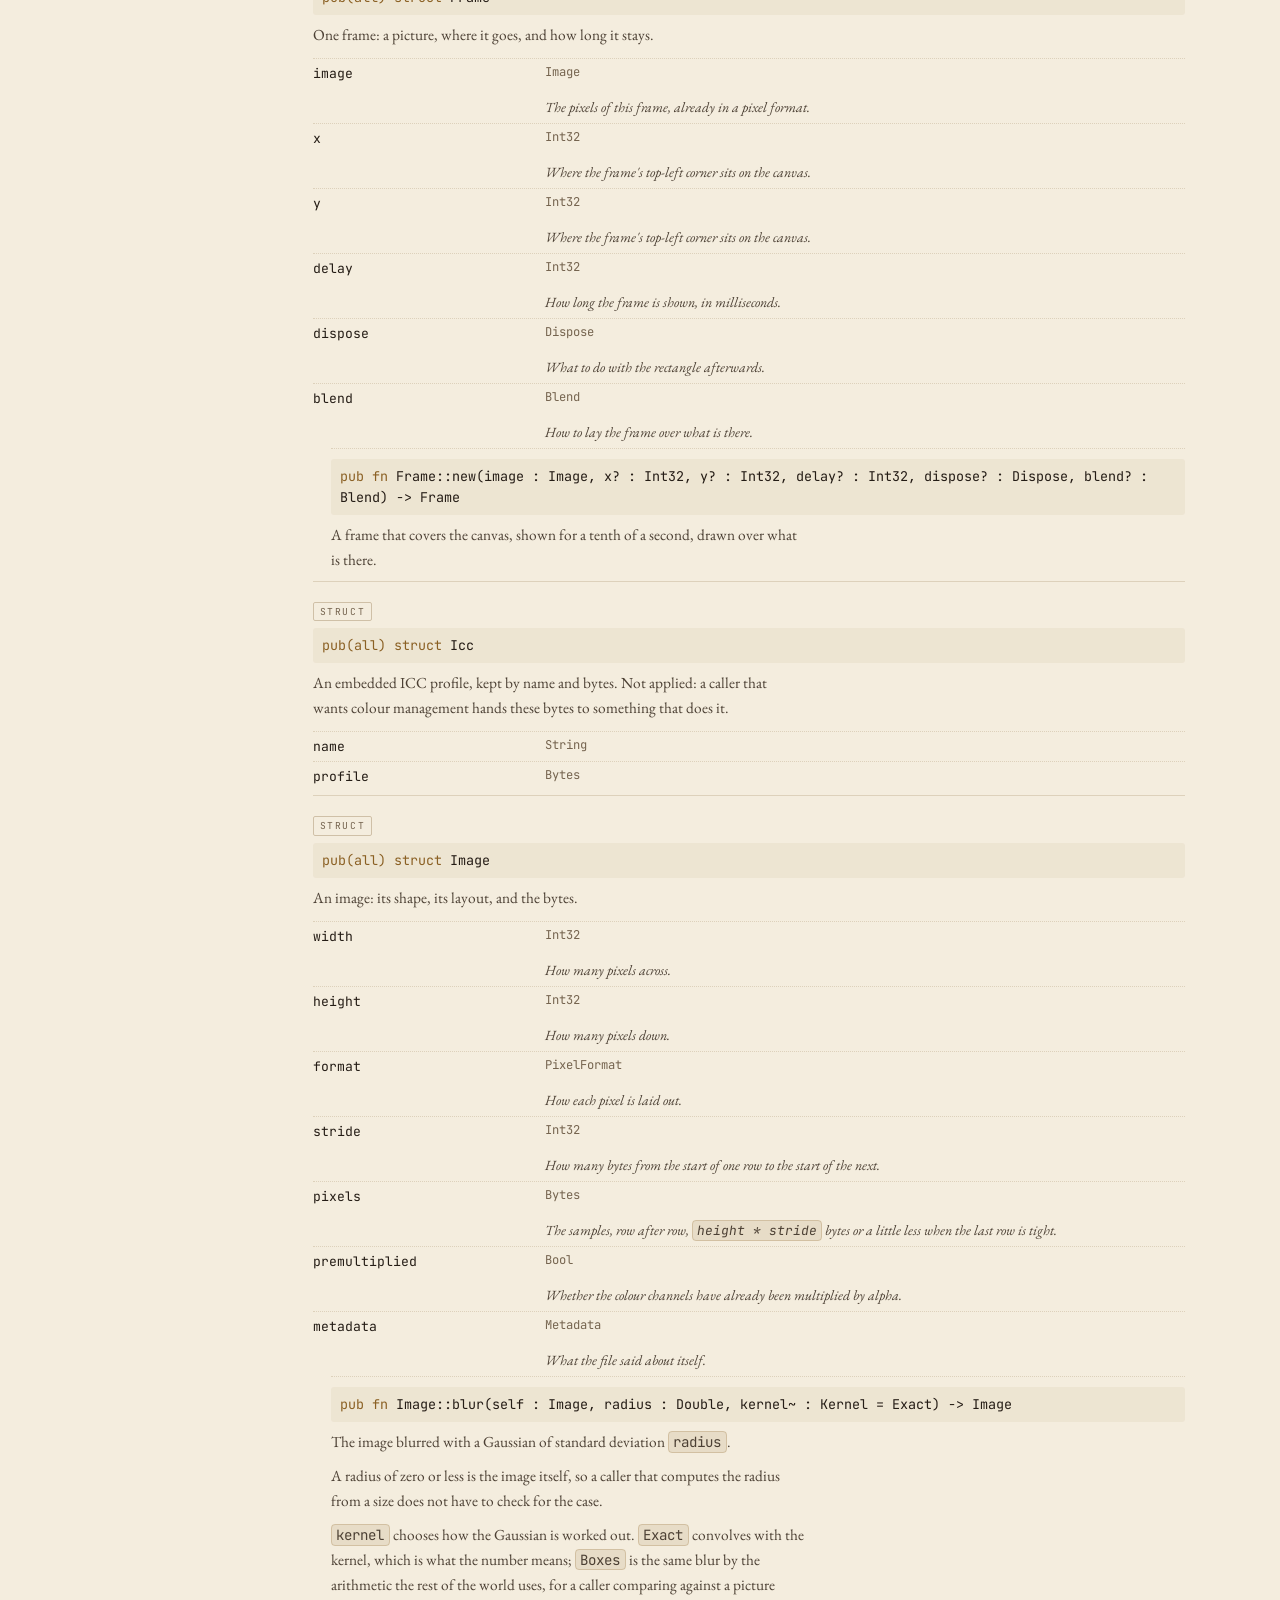
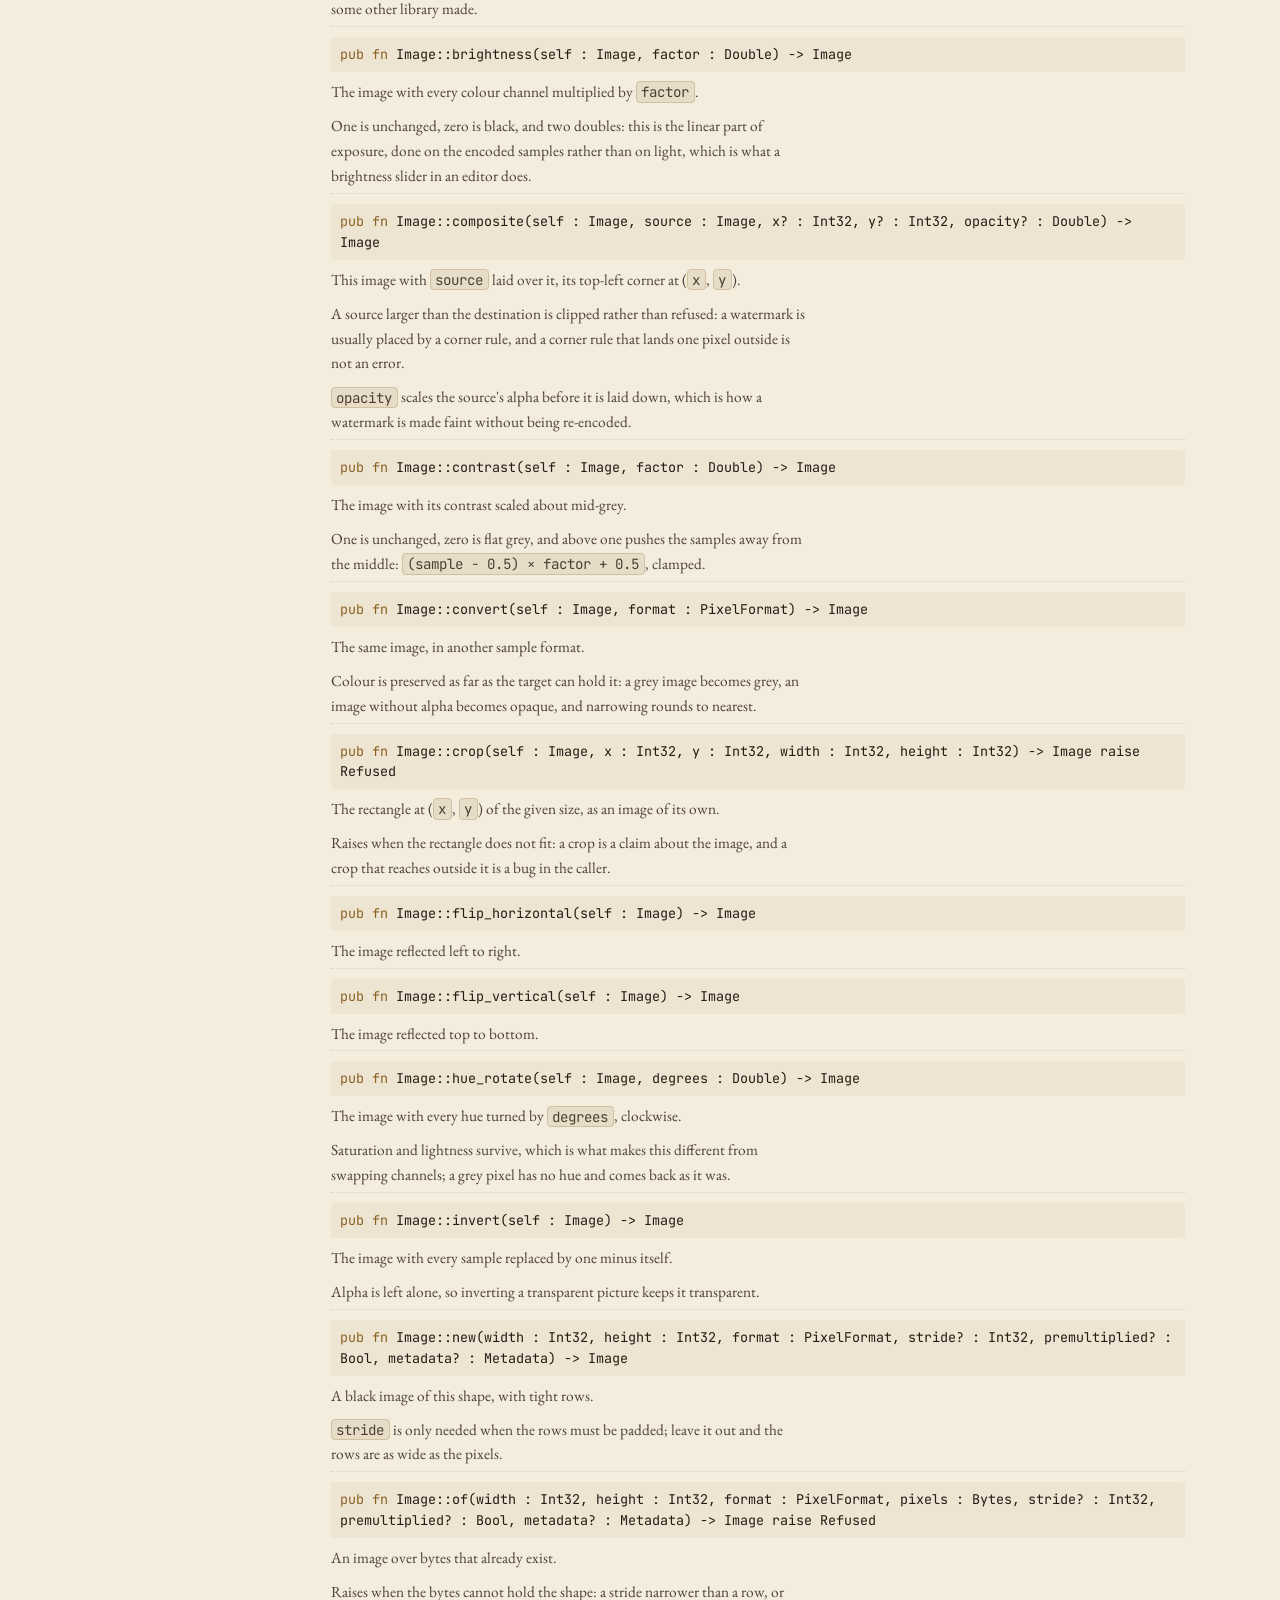
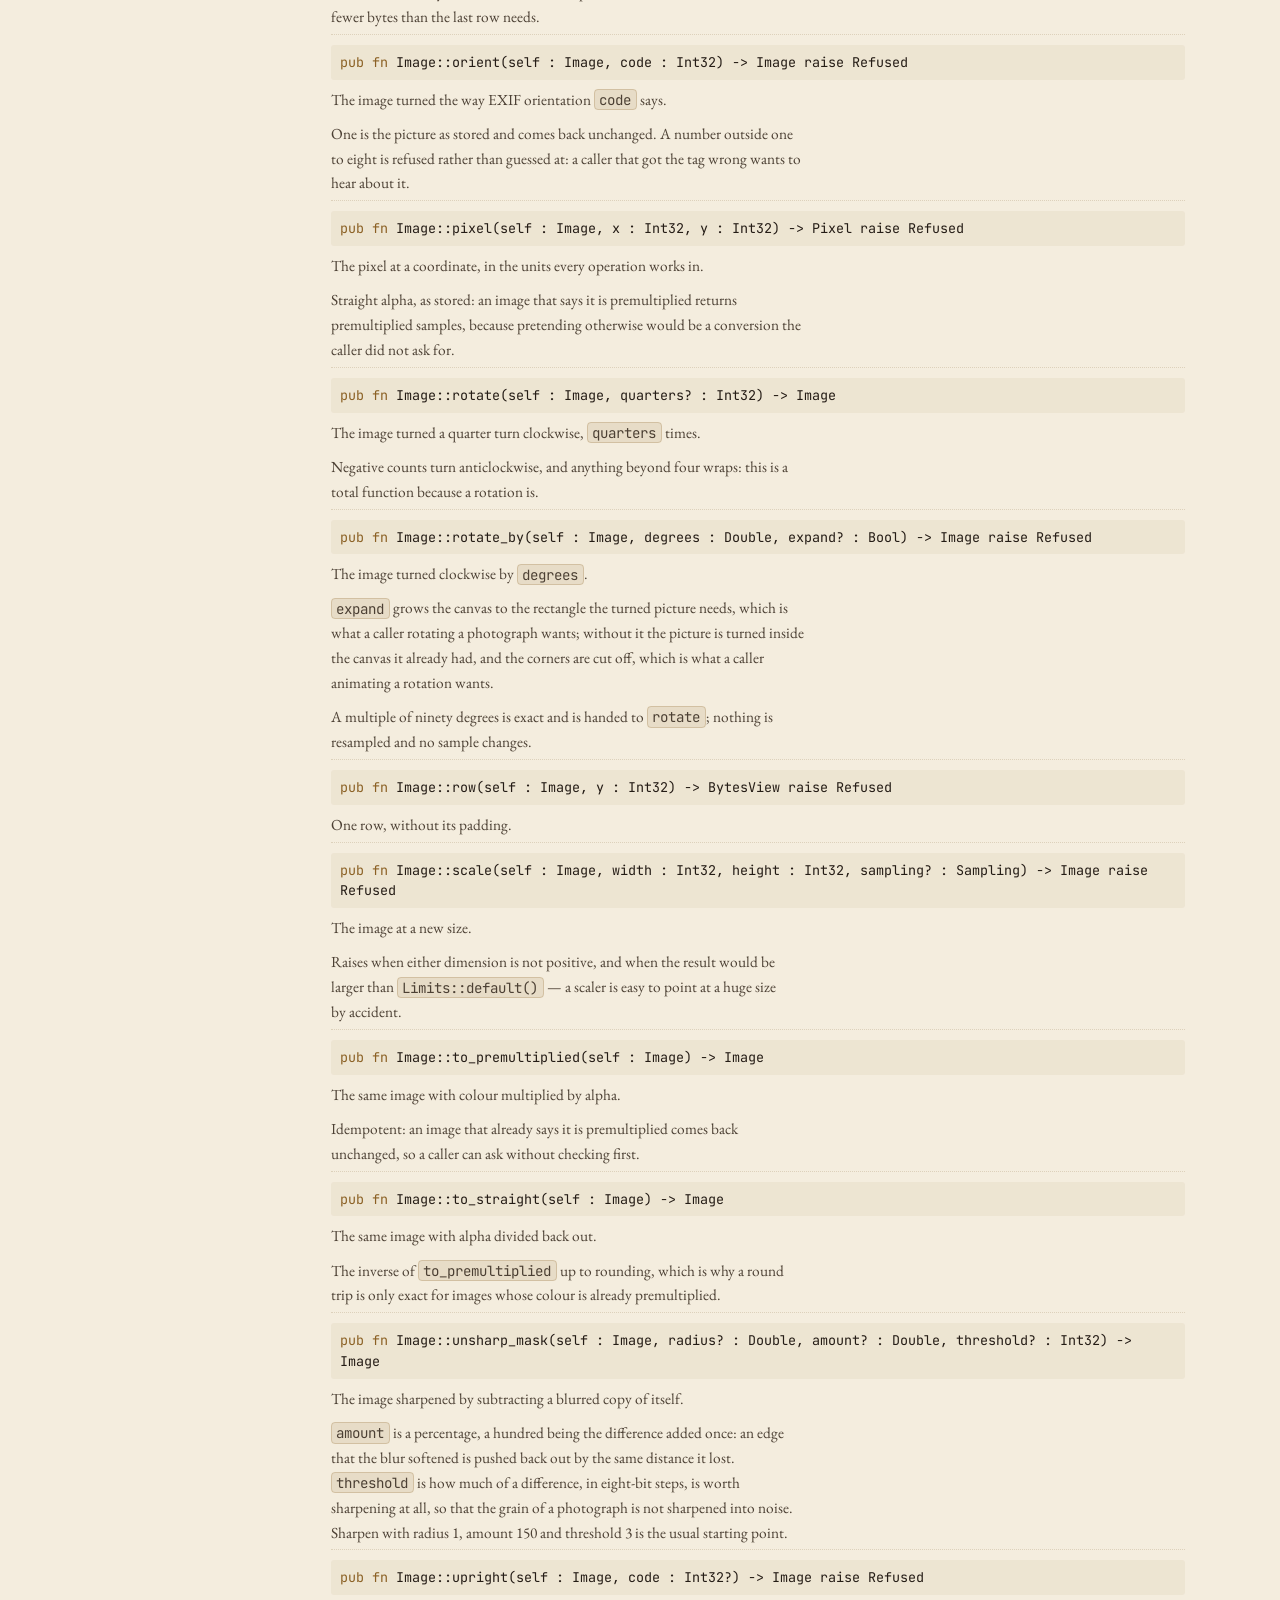
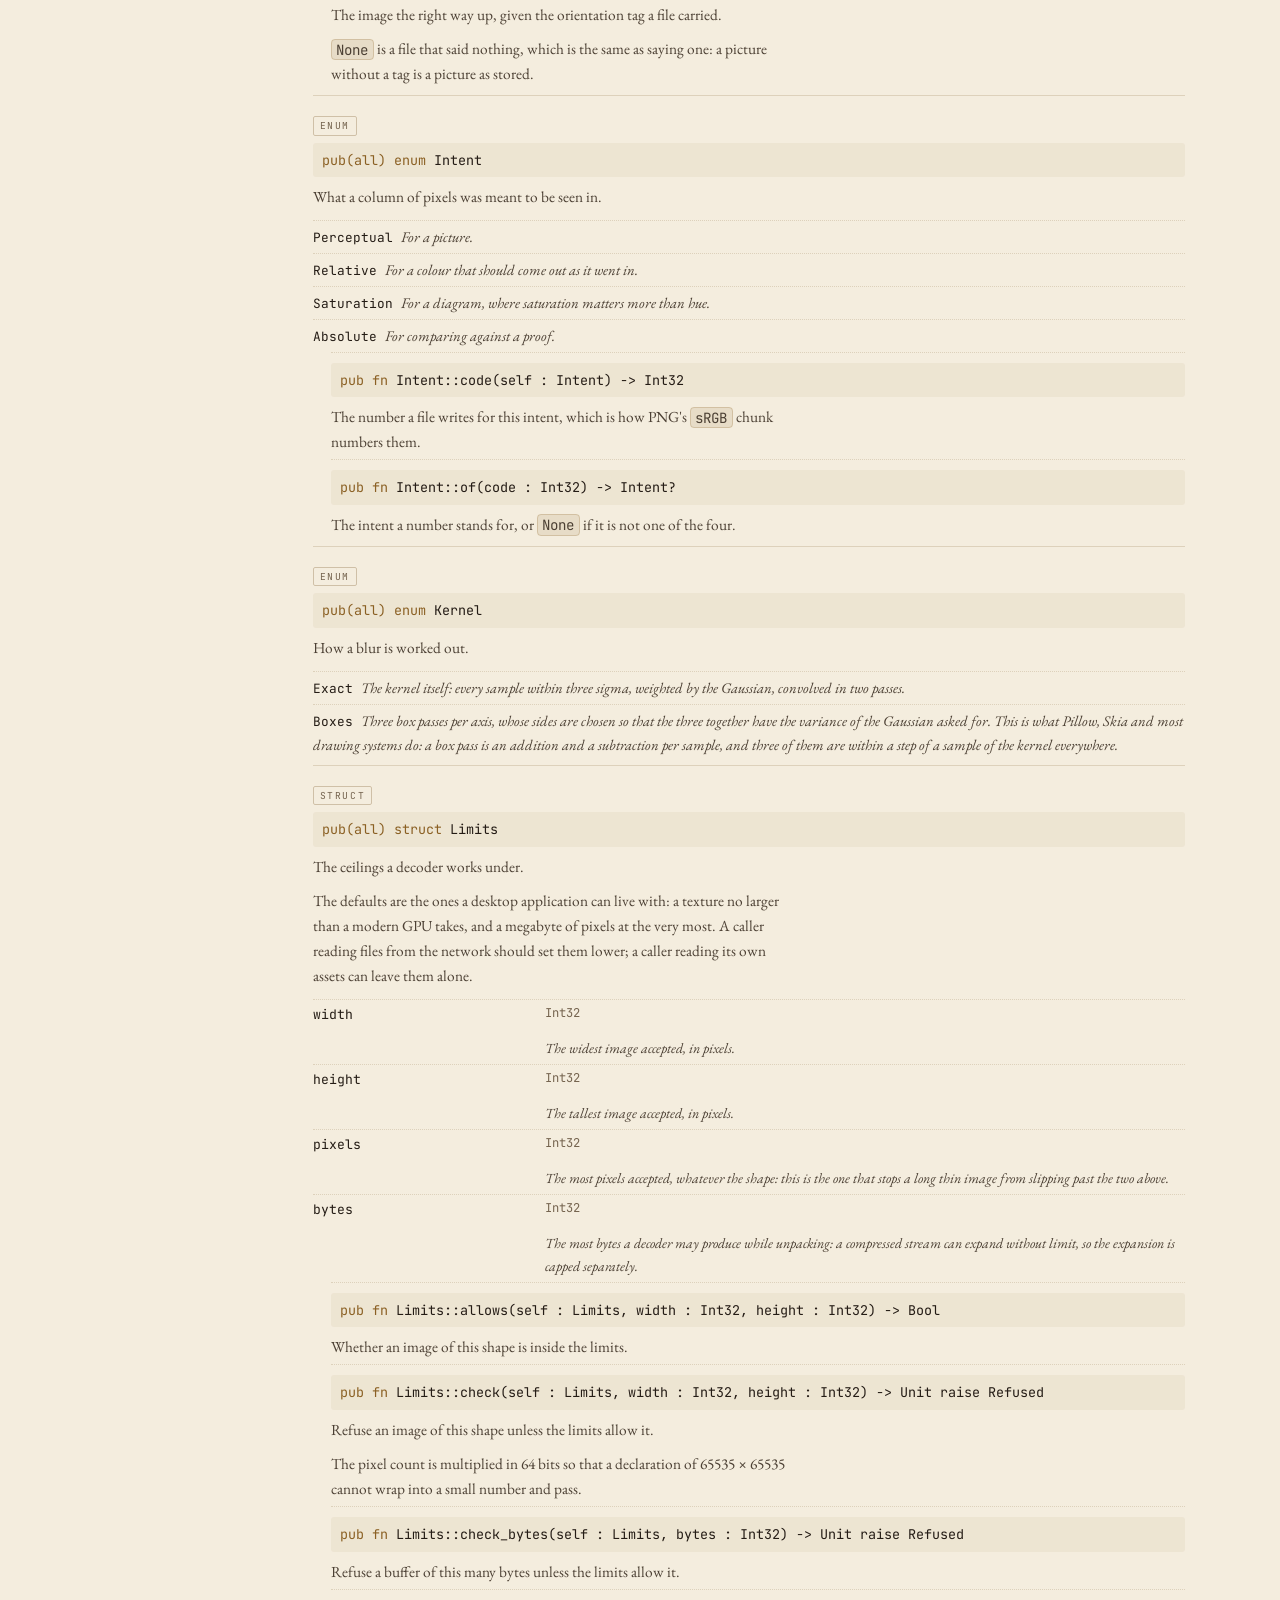
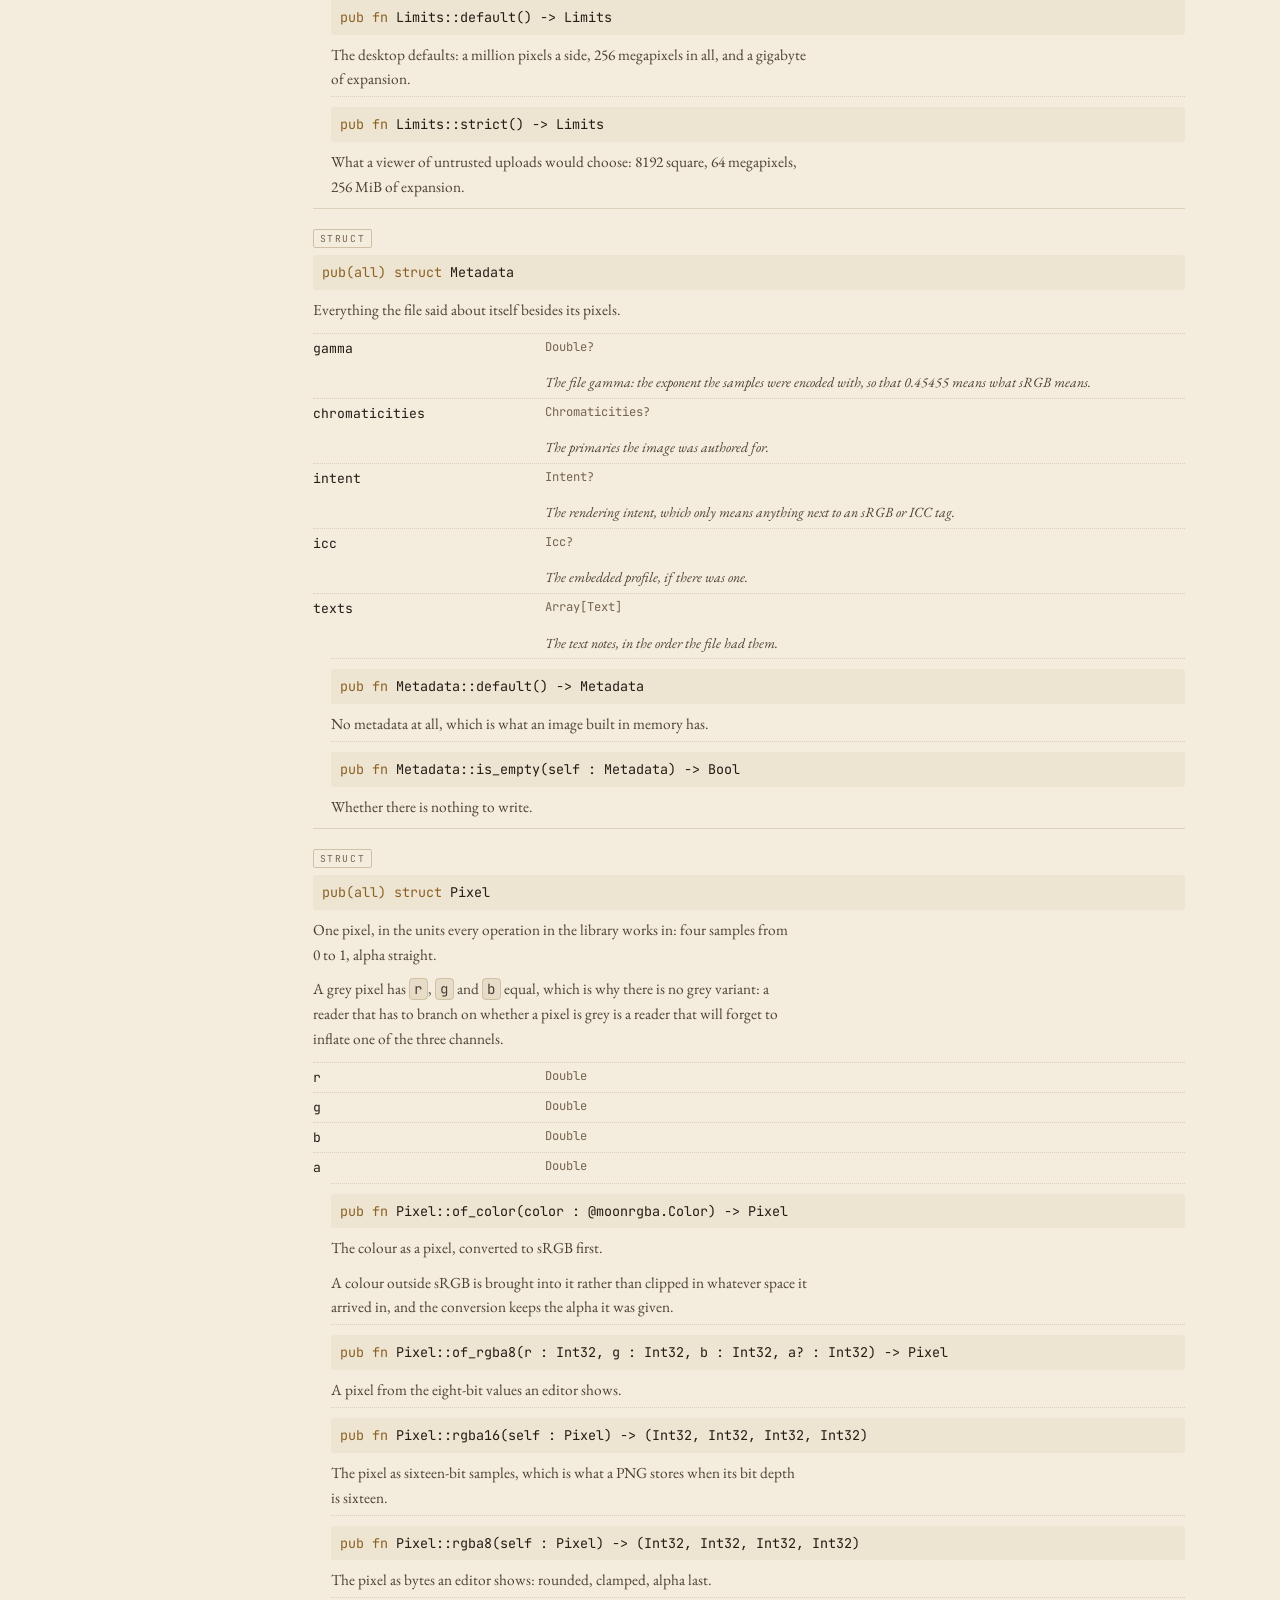
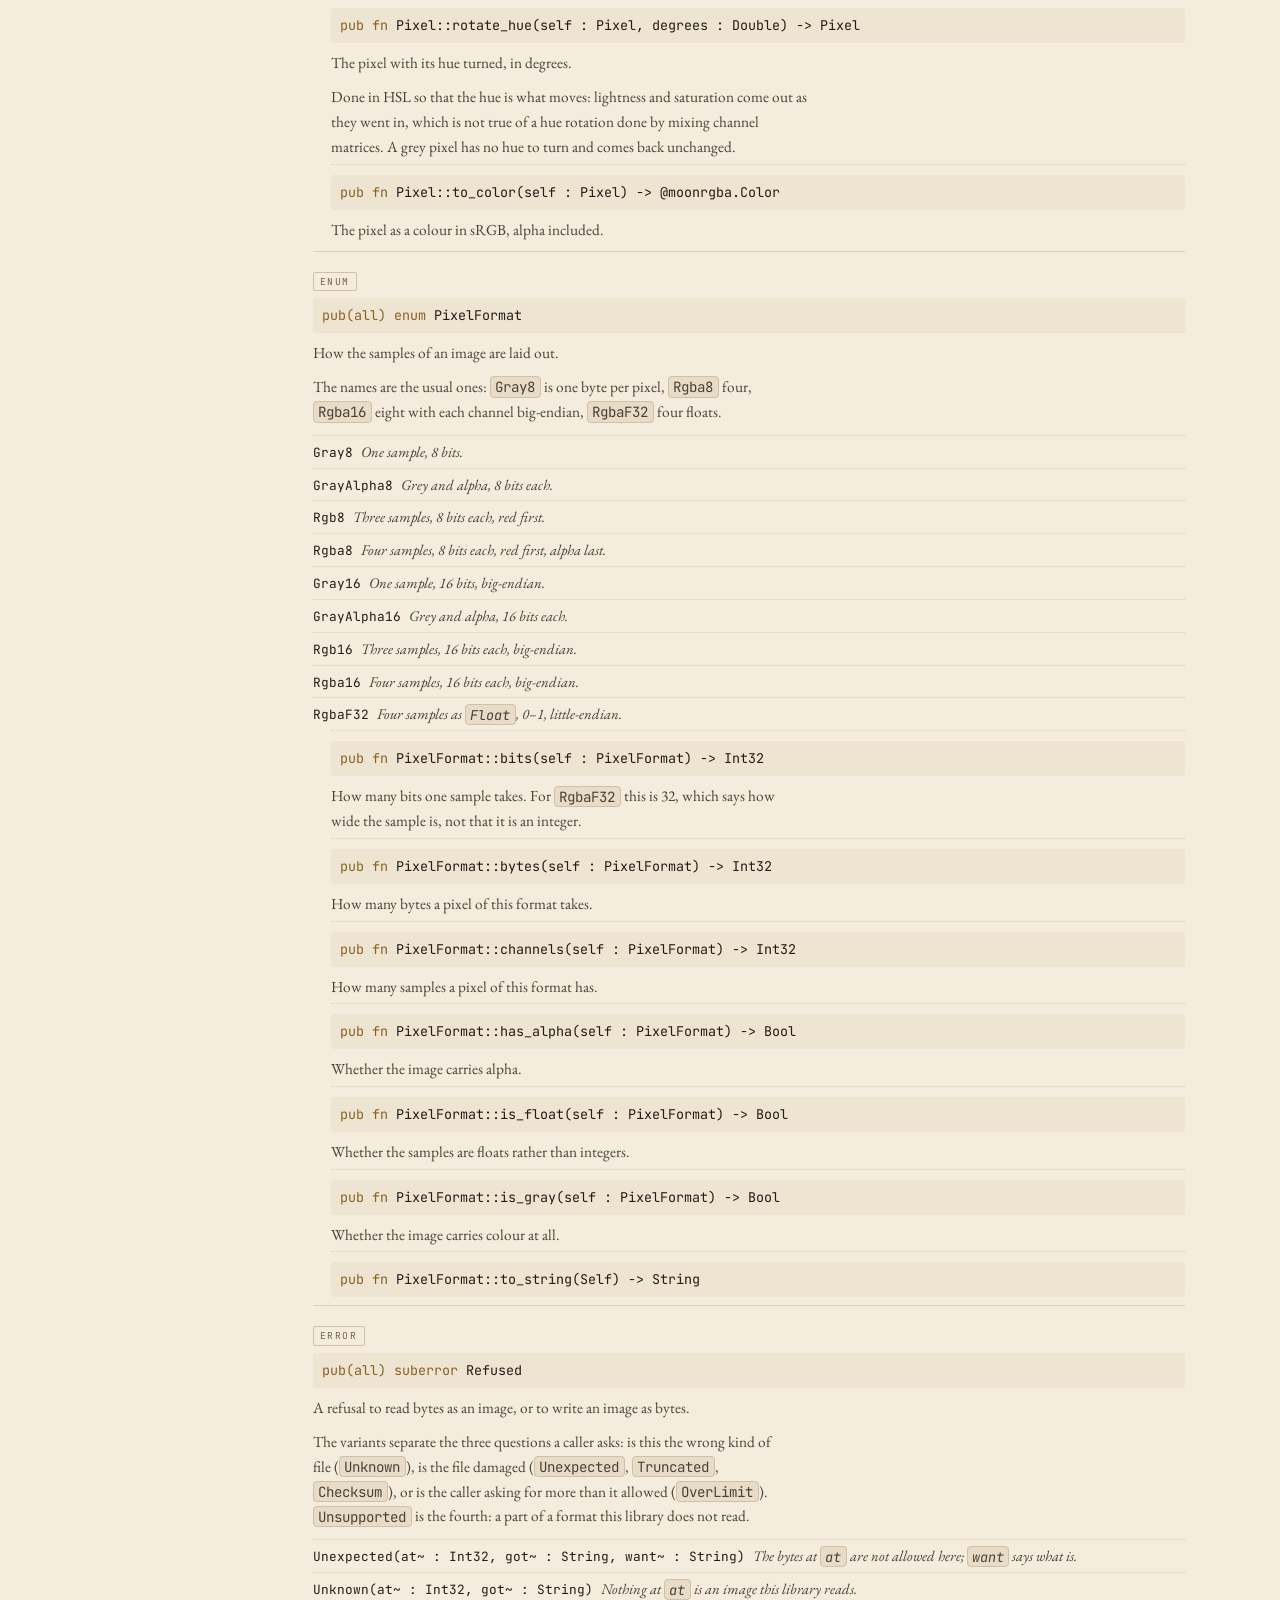
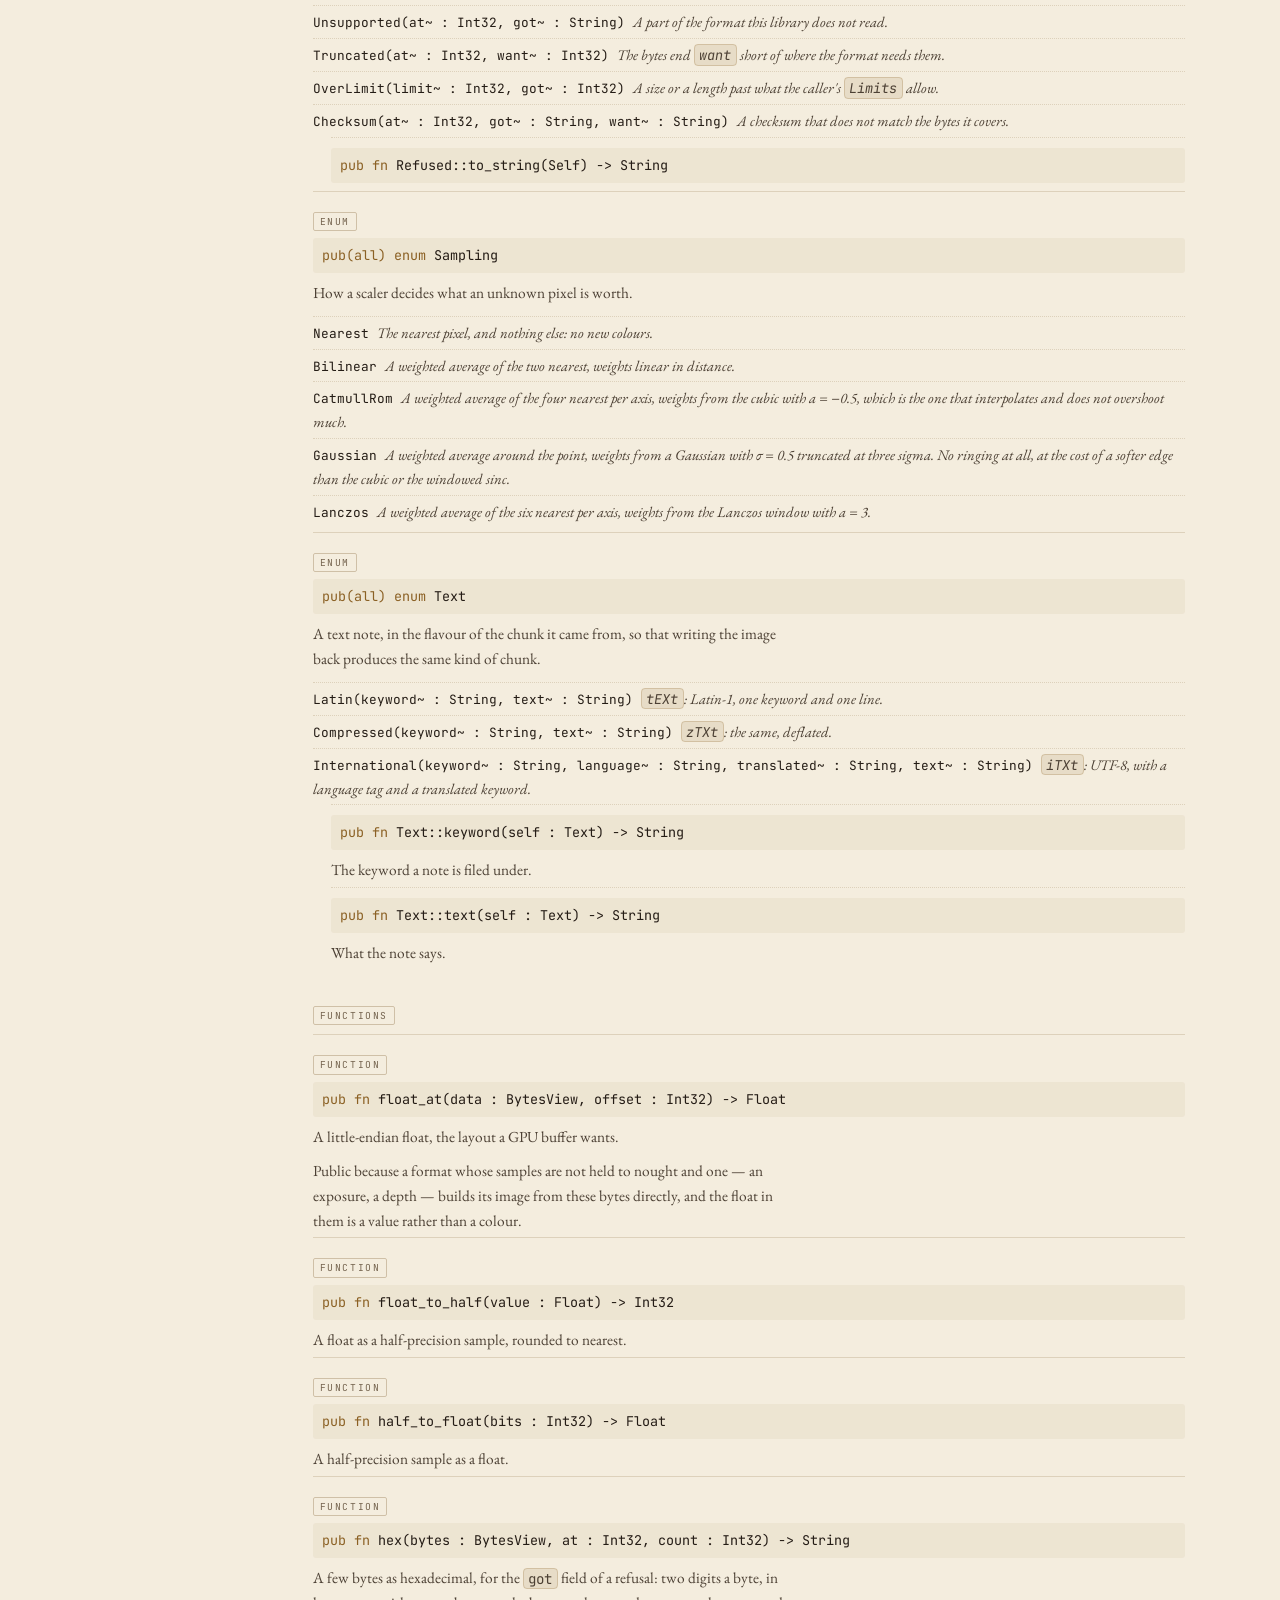
==== commit 34970ad8: "docs: the four writers this round added, in every page that names them. The format table said a DDS " ====
--- a/docs/api.html
+++ b/docs/api.html
@@ -57,7 +57,7 @@
         <a href="#raster" title="Pictures and pixels">raster<span>78</span></a>
         <a href="#bmp" title="Windows bitmap">bmp<span>5</span></a>
         <a href="#dds" title="DirectDraw surface">dds<span>3</span></a>
-        <a href="#exr" title="OpenEXR">exr<span>10</span></a>
+        <a href="#exr" title="OpenEXR">exr<span>11</span></a>
         <a href="#farbfeld" title="farbfeld">farbfeld<span>2</span></a>
         <a href="#hdr" title="Radiance HDR">hdr<span>2</span></a>
         <a href="#ico" title="Windows icons and cursors">ico<span>9</span></a>
@@ -68,7 +68,7 @@
         <a href="#qoi" title="Quite OK Image">qoi<span>2</span></a>
         <a href="#tga" title="Truevision TGA">tga<span>5</span></a>
         <a href="#tiff" title="TIFF">tiff<span>12</span></a>
-        <a href="#webp" title="WebP">webp<span>9</span></a>
+        <a href="#webp" title="WebP">webp<span>10</span></a>
     </nav>
     <div>
 <!-- generated by scripts/docs/gen_api.py; edit the source comments, not this file -->
@@ -686,7 +686,7 @@
         <code class="sig"><span class="kw">pub fn</span> encode(image : @raster.Image, block? : Block) -&gt; Bytes raise @raster.Refused</code>
         <div class="doc"><p>The picture as a DDS.</p>
 <p>Without a block the surface is thirty-two bits a pixel and uncompressed, which is what every reader of the format opens and what loses nothing. With one, the picture is cut into four-by-four blocks; the blocks at the right and the bottom reach past the picture, and the pixels there repeat the ones at the edge, so that the box a block is fitted to is not stretched by a colour that is not in the picture.</p>
-<p>BC1, BC2, BC3, BC4 and BC5 are written. BC6H and BC7 are read and not written: the endpoints of one of their blocks are chosen by a search over eight modes and sixty-four partitions, and a block fitted by the simple search used here would be a worse picture than the format exists for. Asking for one refuses rather than writing a file in some other format.</p></div>
+<p>BC1 to BC5 are written, and so are BC6H and BC7: a block of one of those takes its colour from two endpoints along a line, which is a line fitted here by least squares, and the mode chosen is the one with the finest weights — the sixth of BC7 and the third of BC6H. The other modes spend their bits on partitions of the square instead, and a search over the sixty-four shapes is the difference between a good encoder and a great one rather than between a picture and a refusal.</p></div>
       </div>
     </section>
     <section class="pkg" id="exr">
@@ -755,6 +755,13 @@
       </div>
       <div class="entry">
         <span class="kind">function</span>
+        <code class="sig"><span class="kw">pub fn</span> encode_parts(parts : Array[(String, @raster.Image)], options? : EncodeOptions) -&gt; Bytes</code>
+        <div class="doc"><p>The pictures as one file of several parts, each with a name.</p>
+<p>The name is what a reader uses to tell them apart — <code>RGBA</code> and <code>depth</code>, or <code>left</code> and <code>right</code> — and it has to be unique within the file. Every part takes the same compression and the same sample width, which is what a renderer writing a beauty pass and its auxiliary passes hand over; a part that wants another compression is a file of its own.</p>
+<p>The pictures share a display window: the window of the first, which is the one a compositor draws. A part with fewer pixels than that of the first is placed at its own data window, which is where the first part's display window says it belongs.</p></div>
+      </div>
+      <div class="entry">
+        <span class="kind">function</span>
         <code class="sig"><span class="kw">pub fn</span> float_to_half(value : Float) -&gt; Int32</code>
         <div class="doc"><p>A float as a half-precision sample, rounded to nearest.</p>
 <p>The inverse, and the one a writer needs: a sample that does not fit becomes the nearest half, which is an infinity when it is too large and nought when it is too small.</p></div>
@@ -1275,6 +1282,12 @@
         <span class="kind">function</span>
         <code class="sig"><span class="kw">pub fn</span> encode_lossless(image : @raster.Image) -&gt; Bytes</code>
         <div class="doc"><p>The image as a VP8L payload.</p></div>
+      </div>
+      <div class="entry">
+        <span class="kind">function</span>
+        <code class="sig"><span class="kw">pub fn</span> encode_lossy(image : @raster.Image, quality? : Int32) -&gt; Bytes</code>
+        <div class="doc"><p>The picture as a lossy WebP.</p>
+<p><code>quality</code> runs from nought, which is a mosaic of the picture's largest shapes, to a hundred, which keeps every coefficient; seventy-five is what the format's own tools call the default. A picture with alpha is written as a lossy colour plane and a lossless alpha plane, which is how the container carries the two: the alpha of a lossy WebP is never lossy.</p></div>
       </div>
     </section>
     </div>
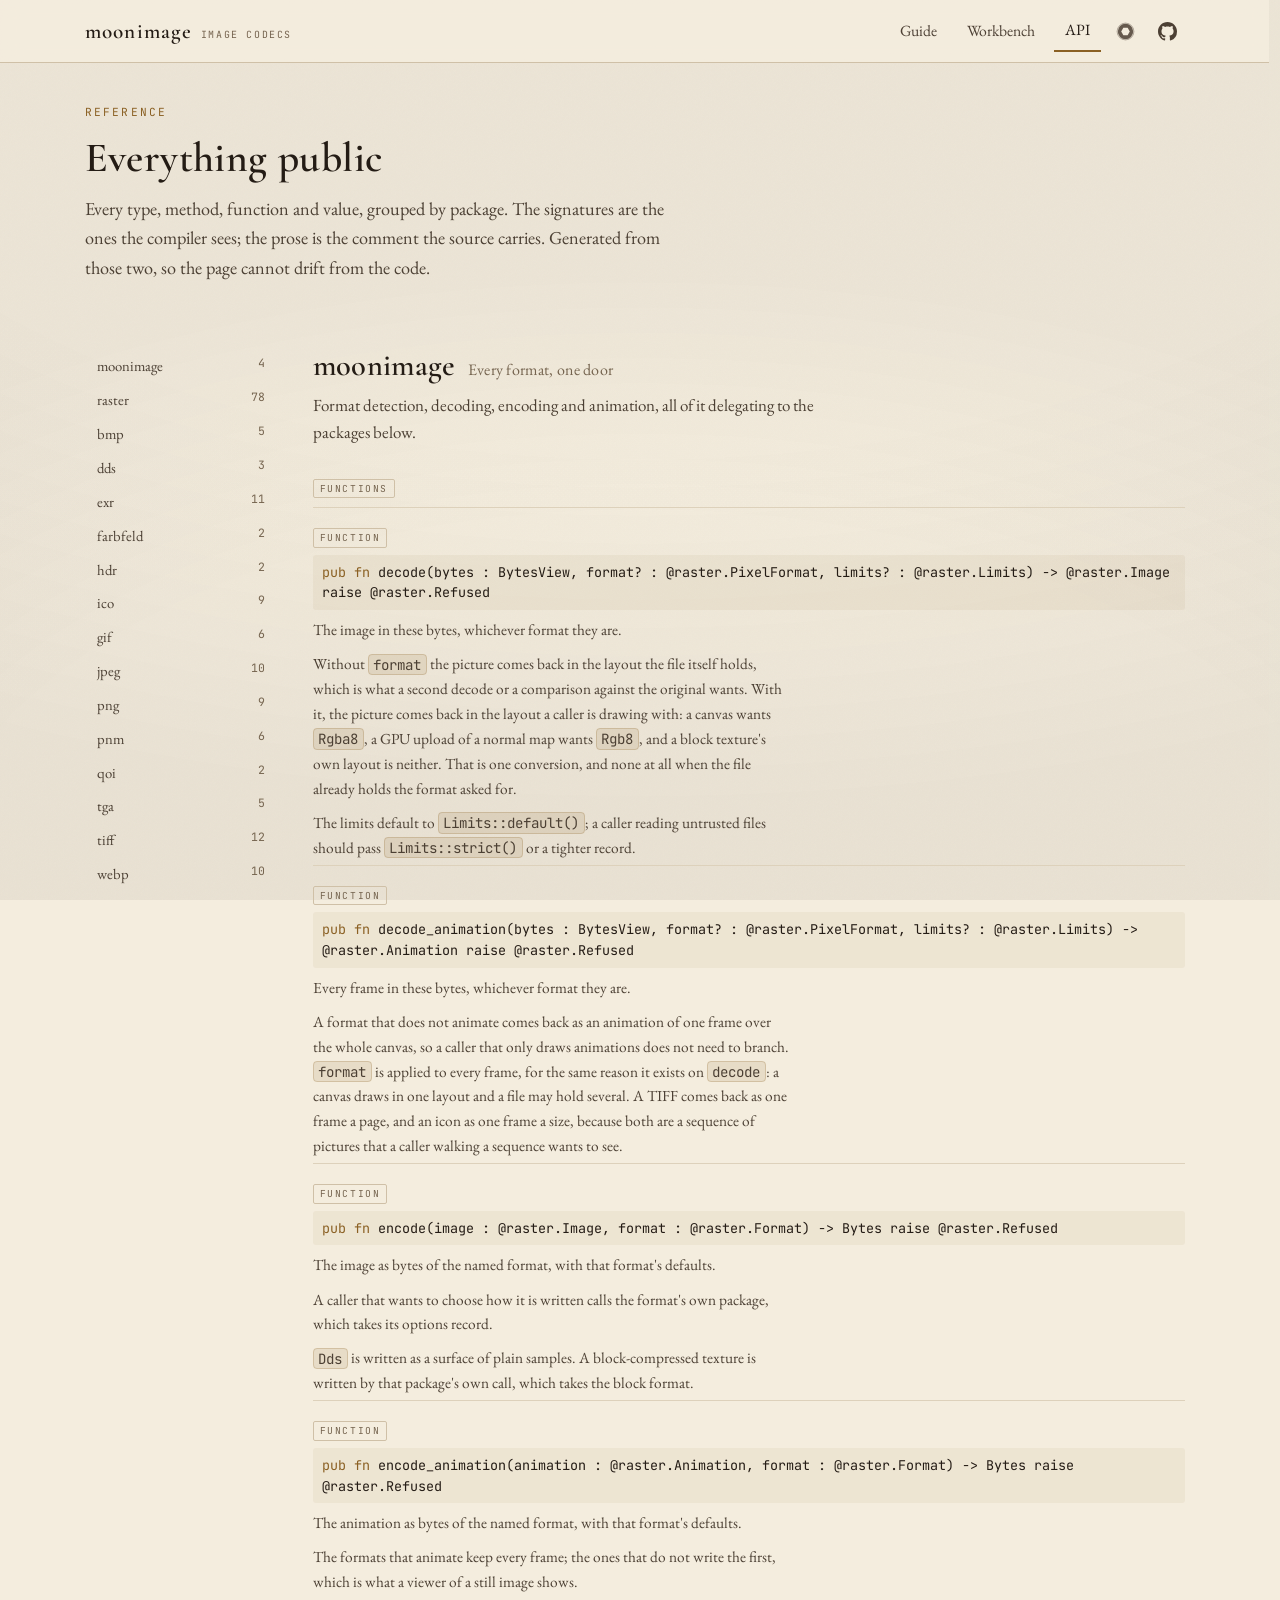
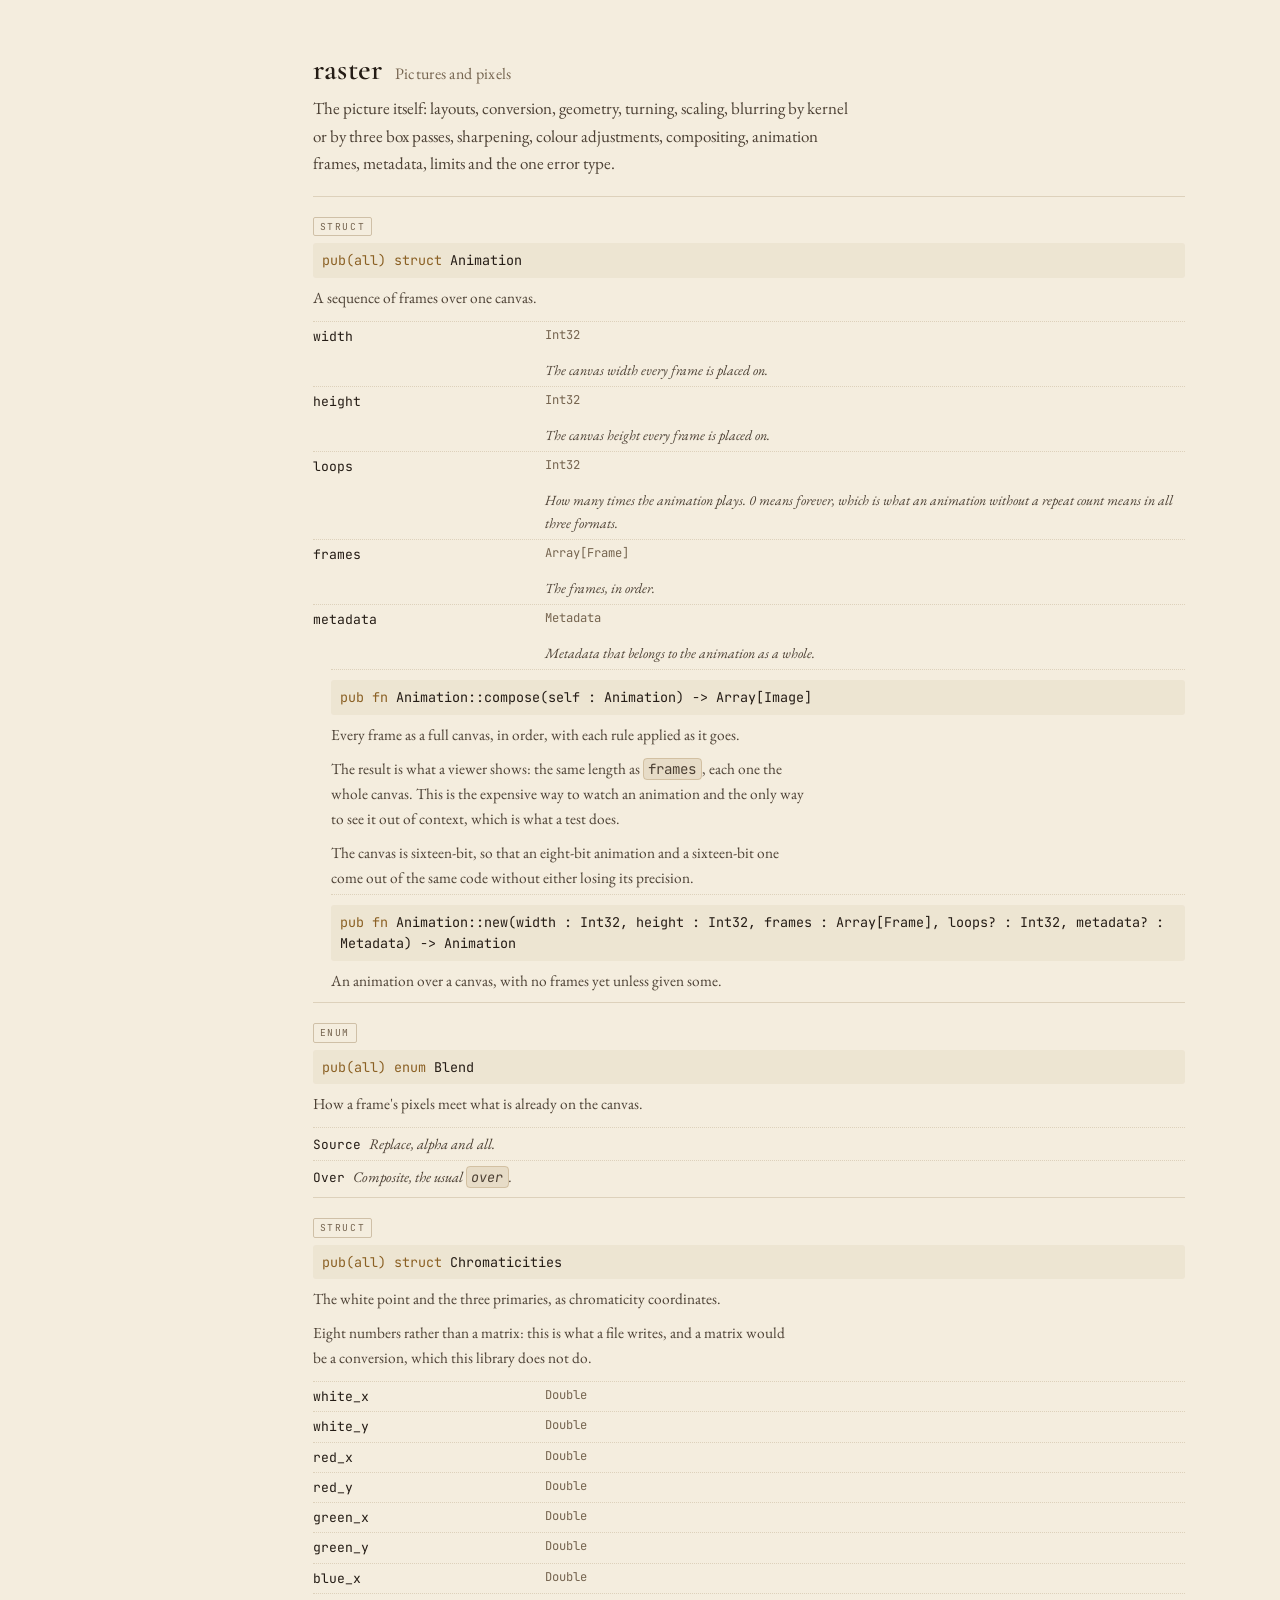
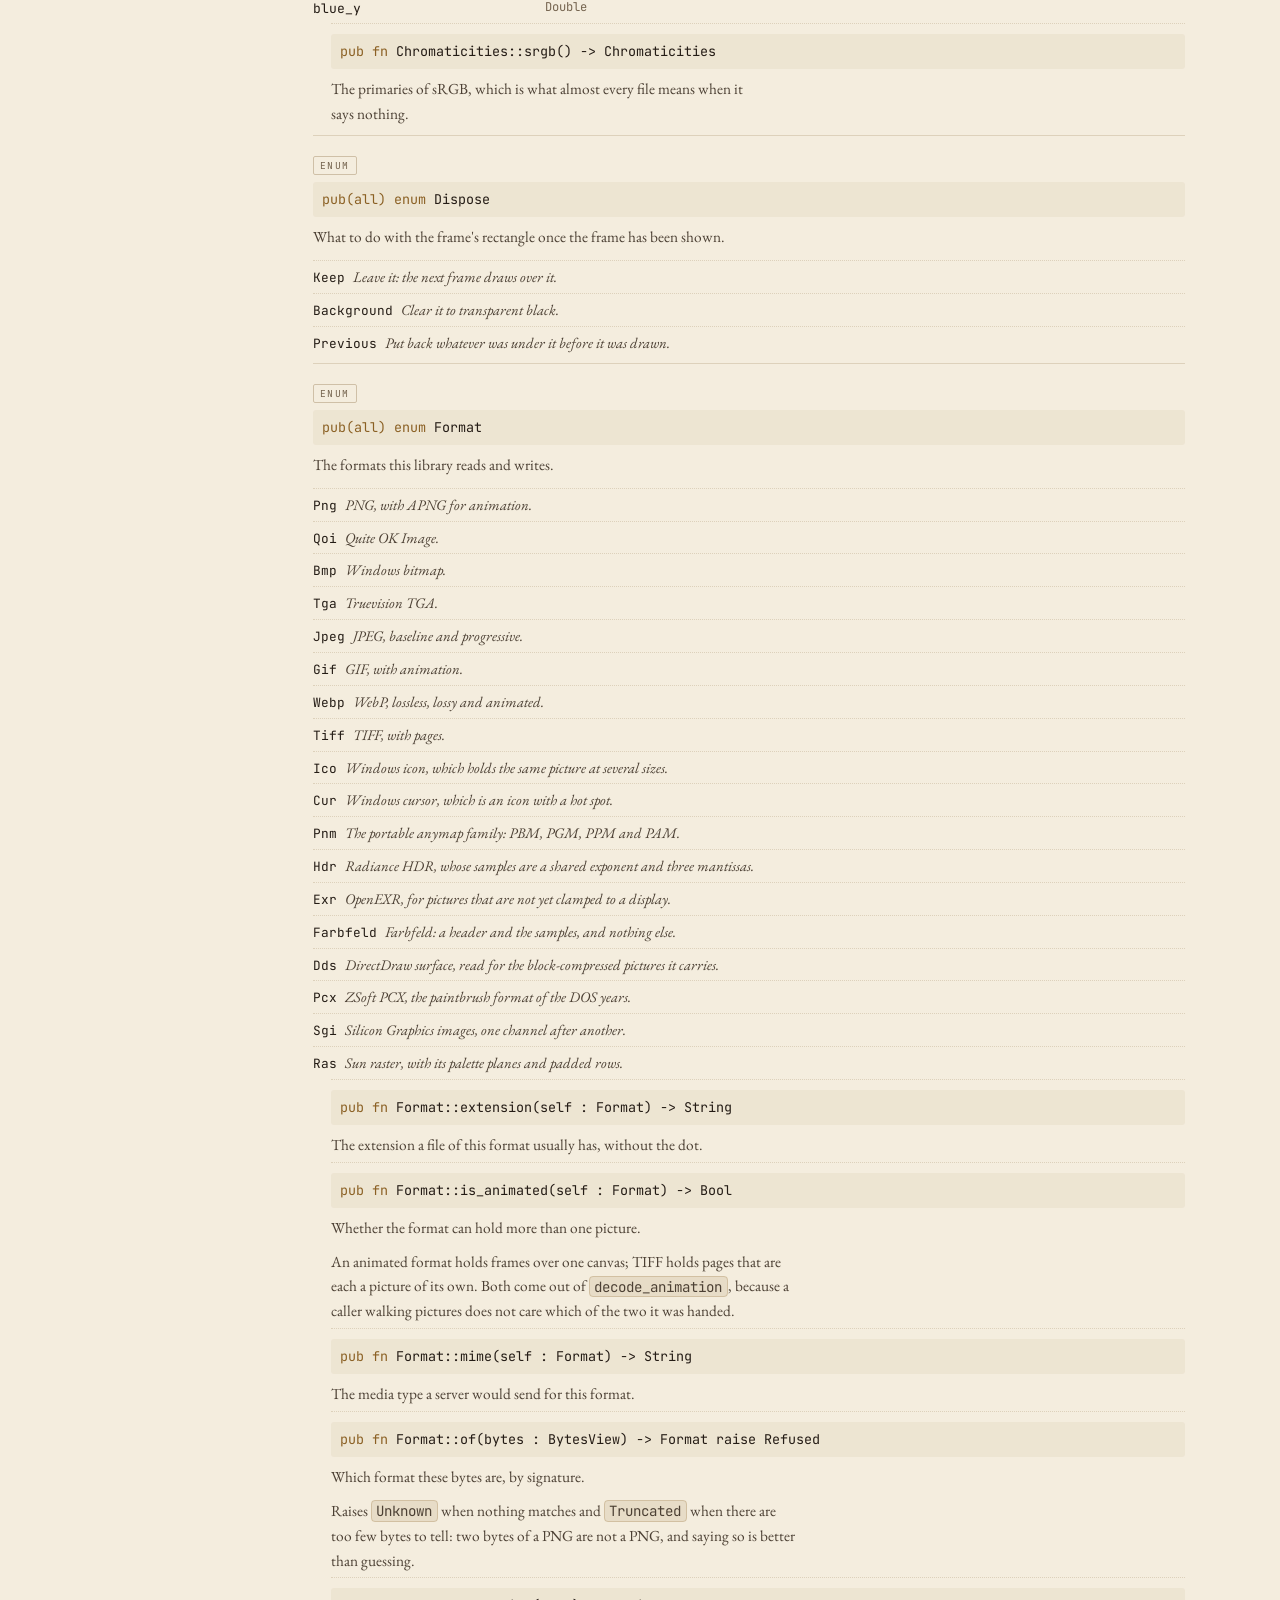
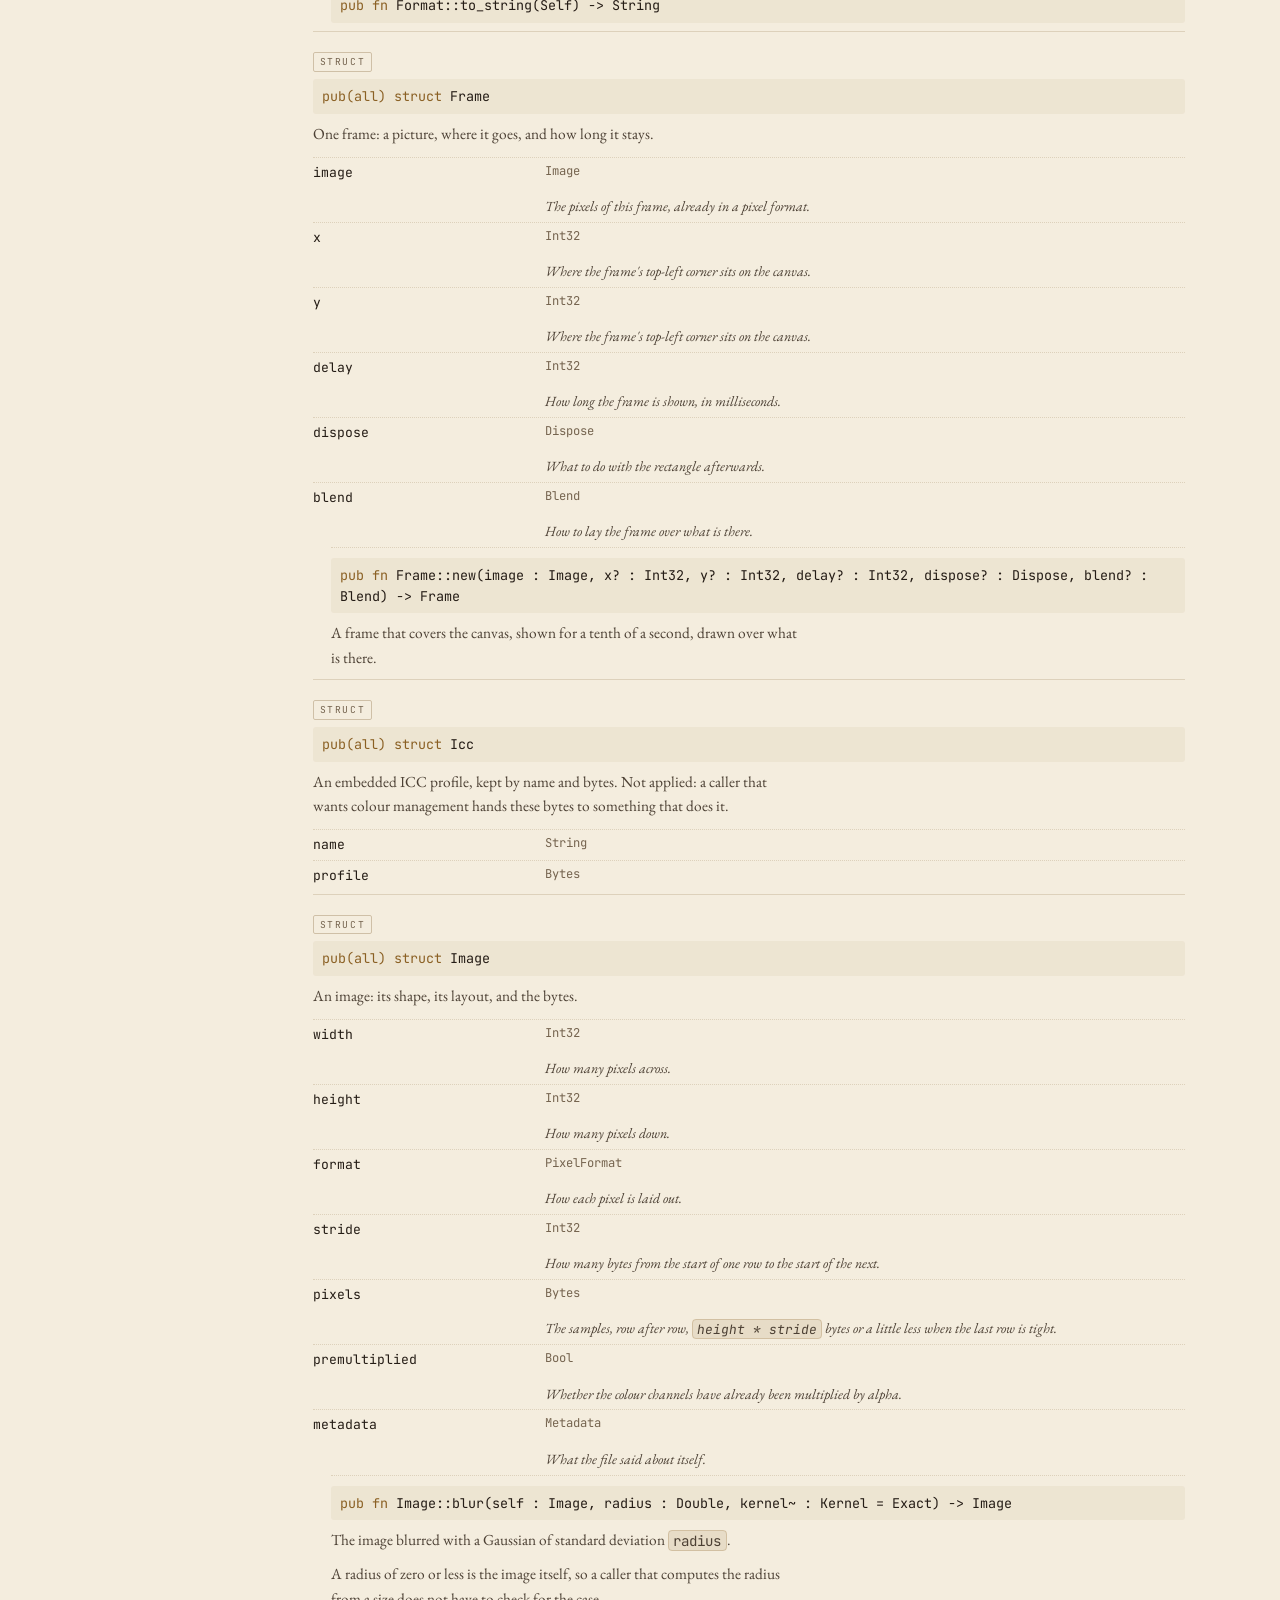
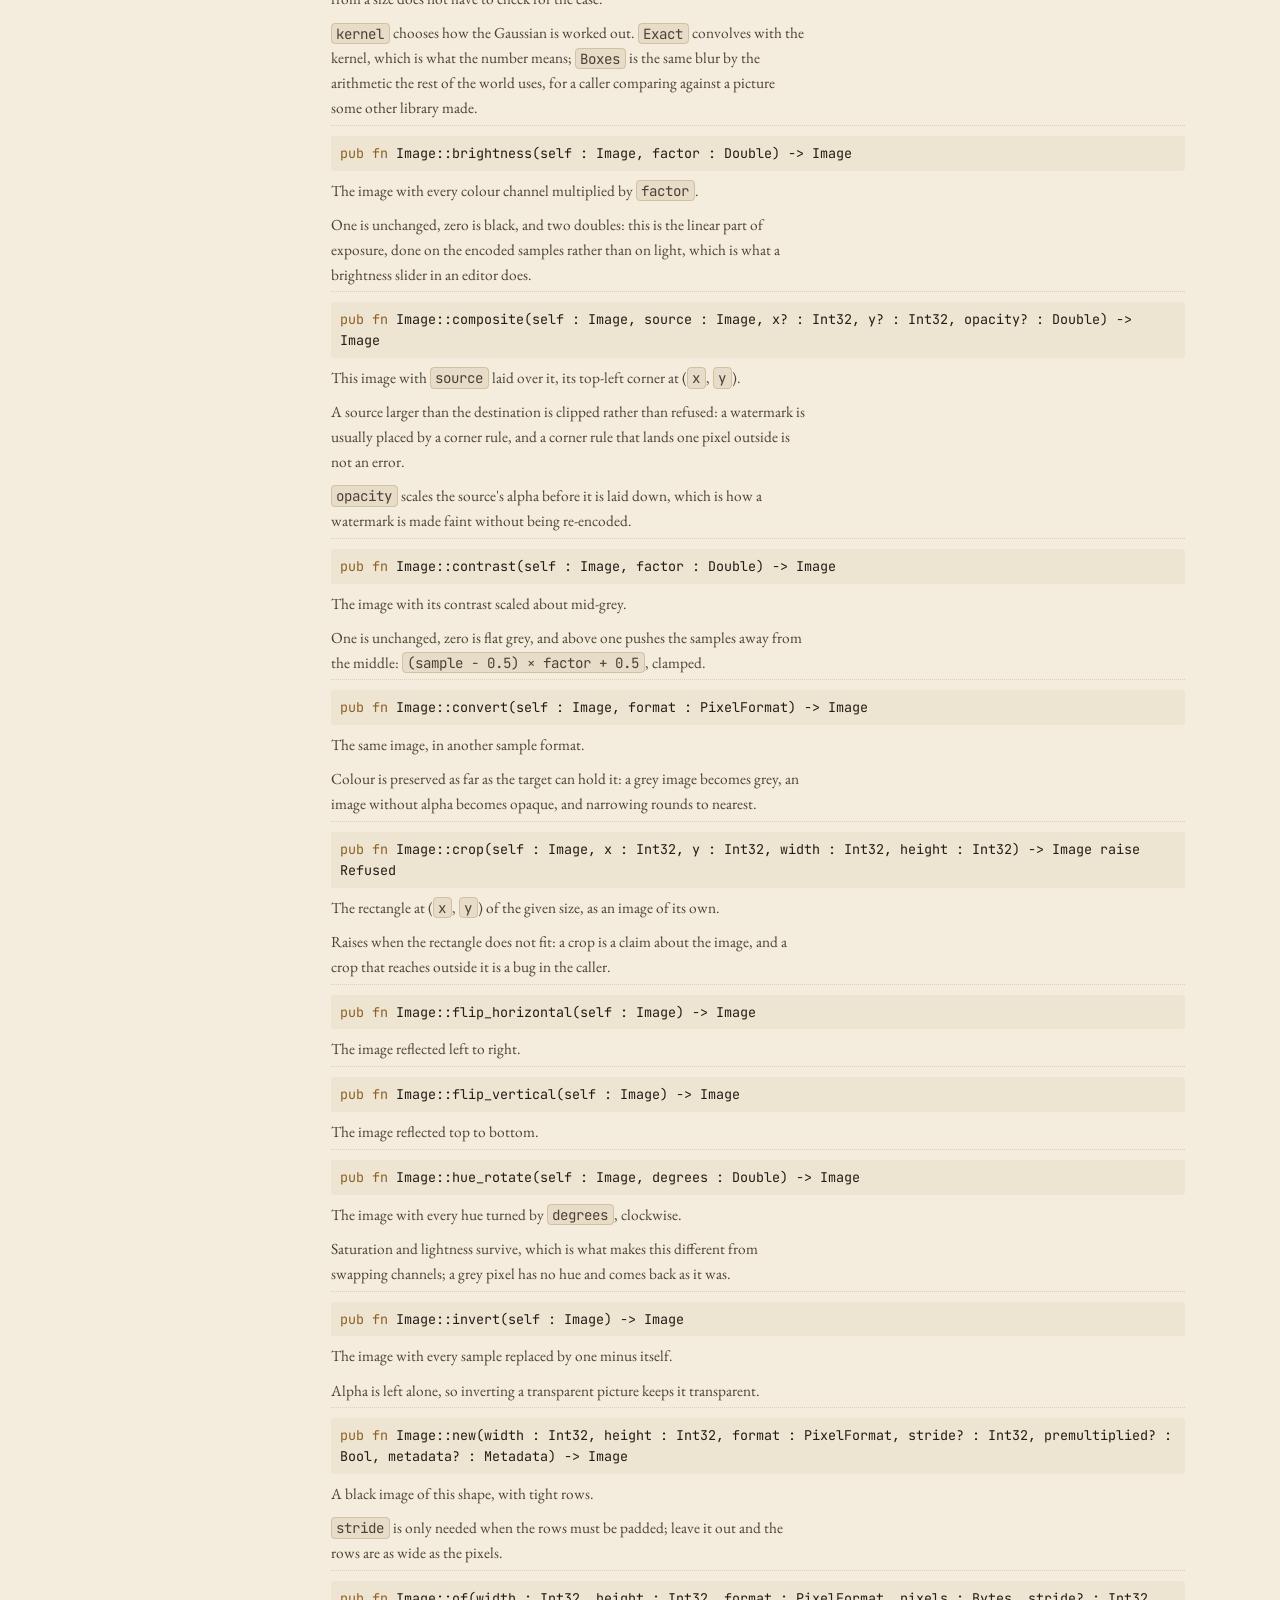
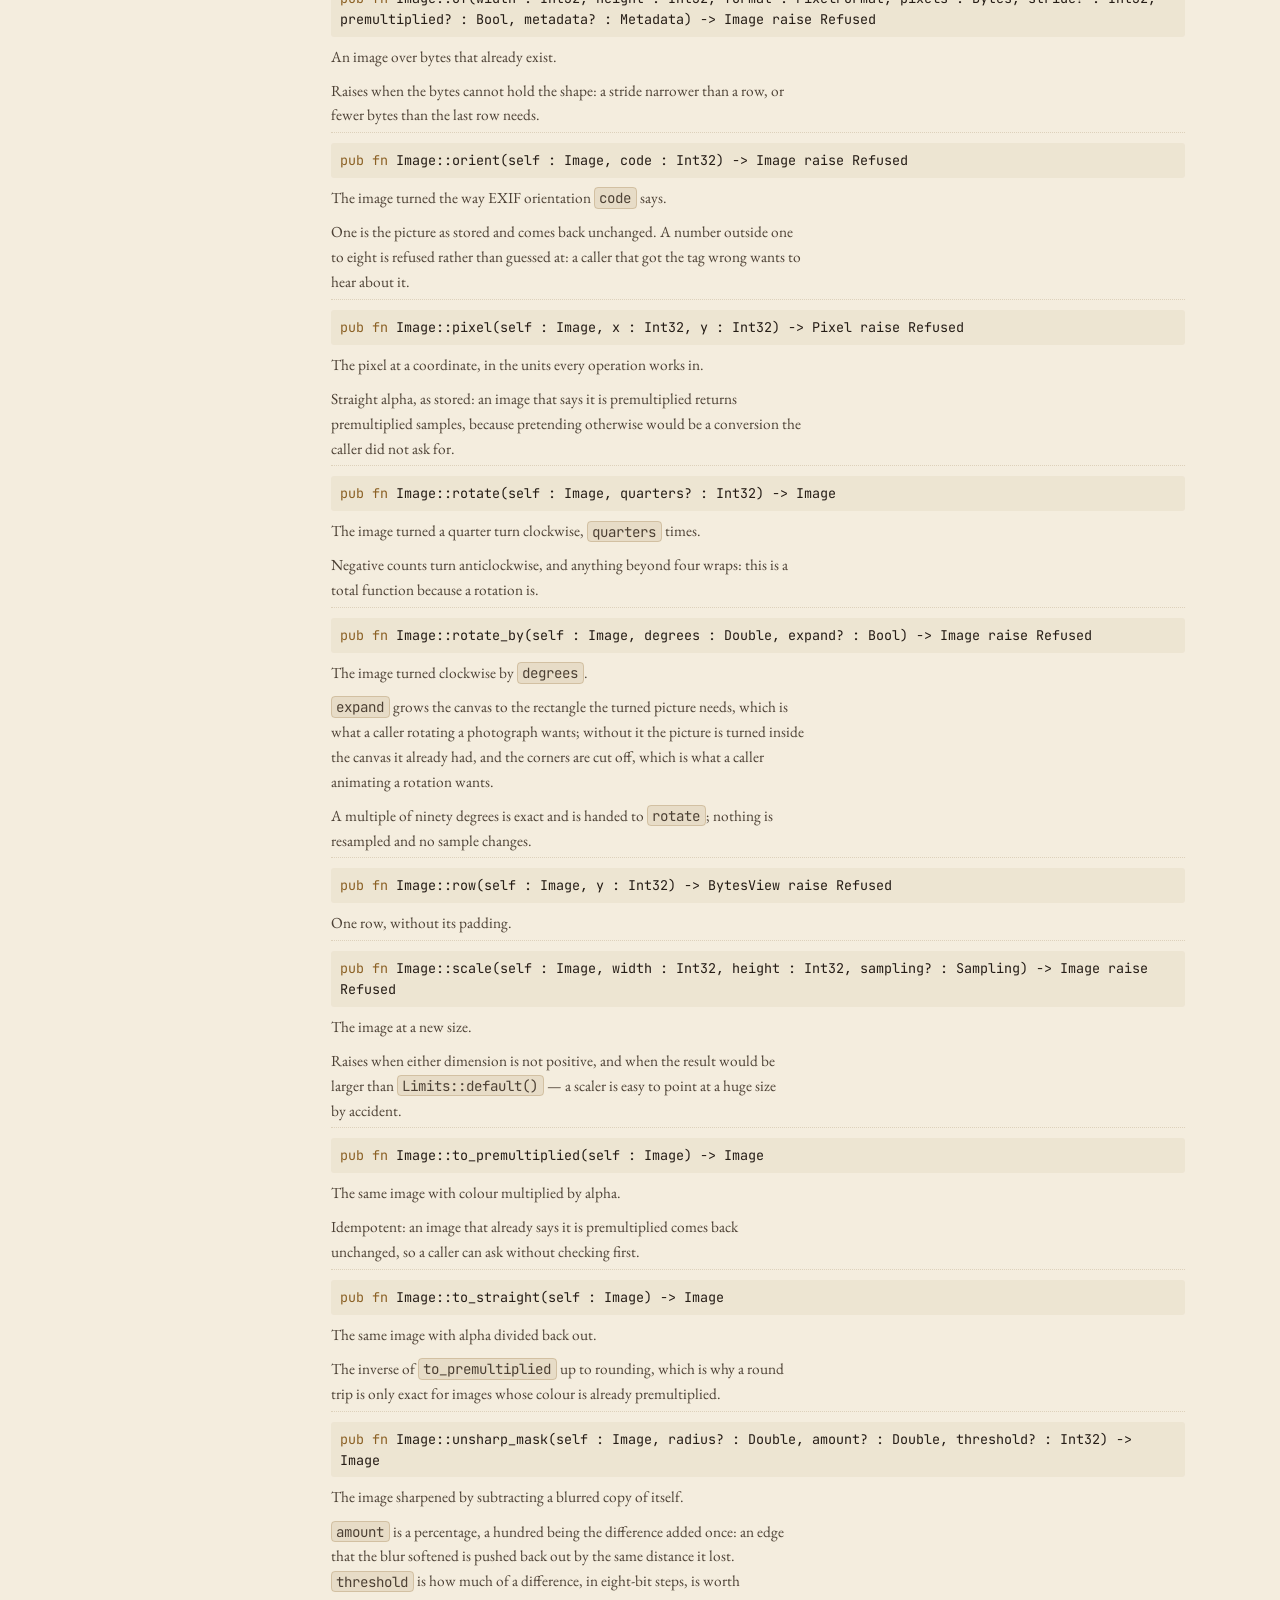
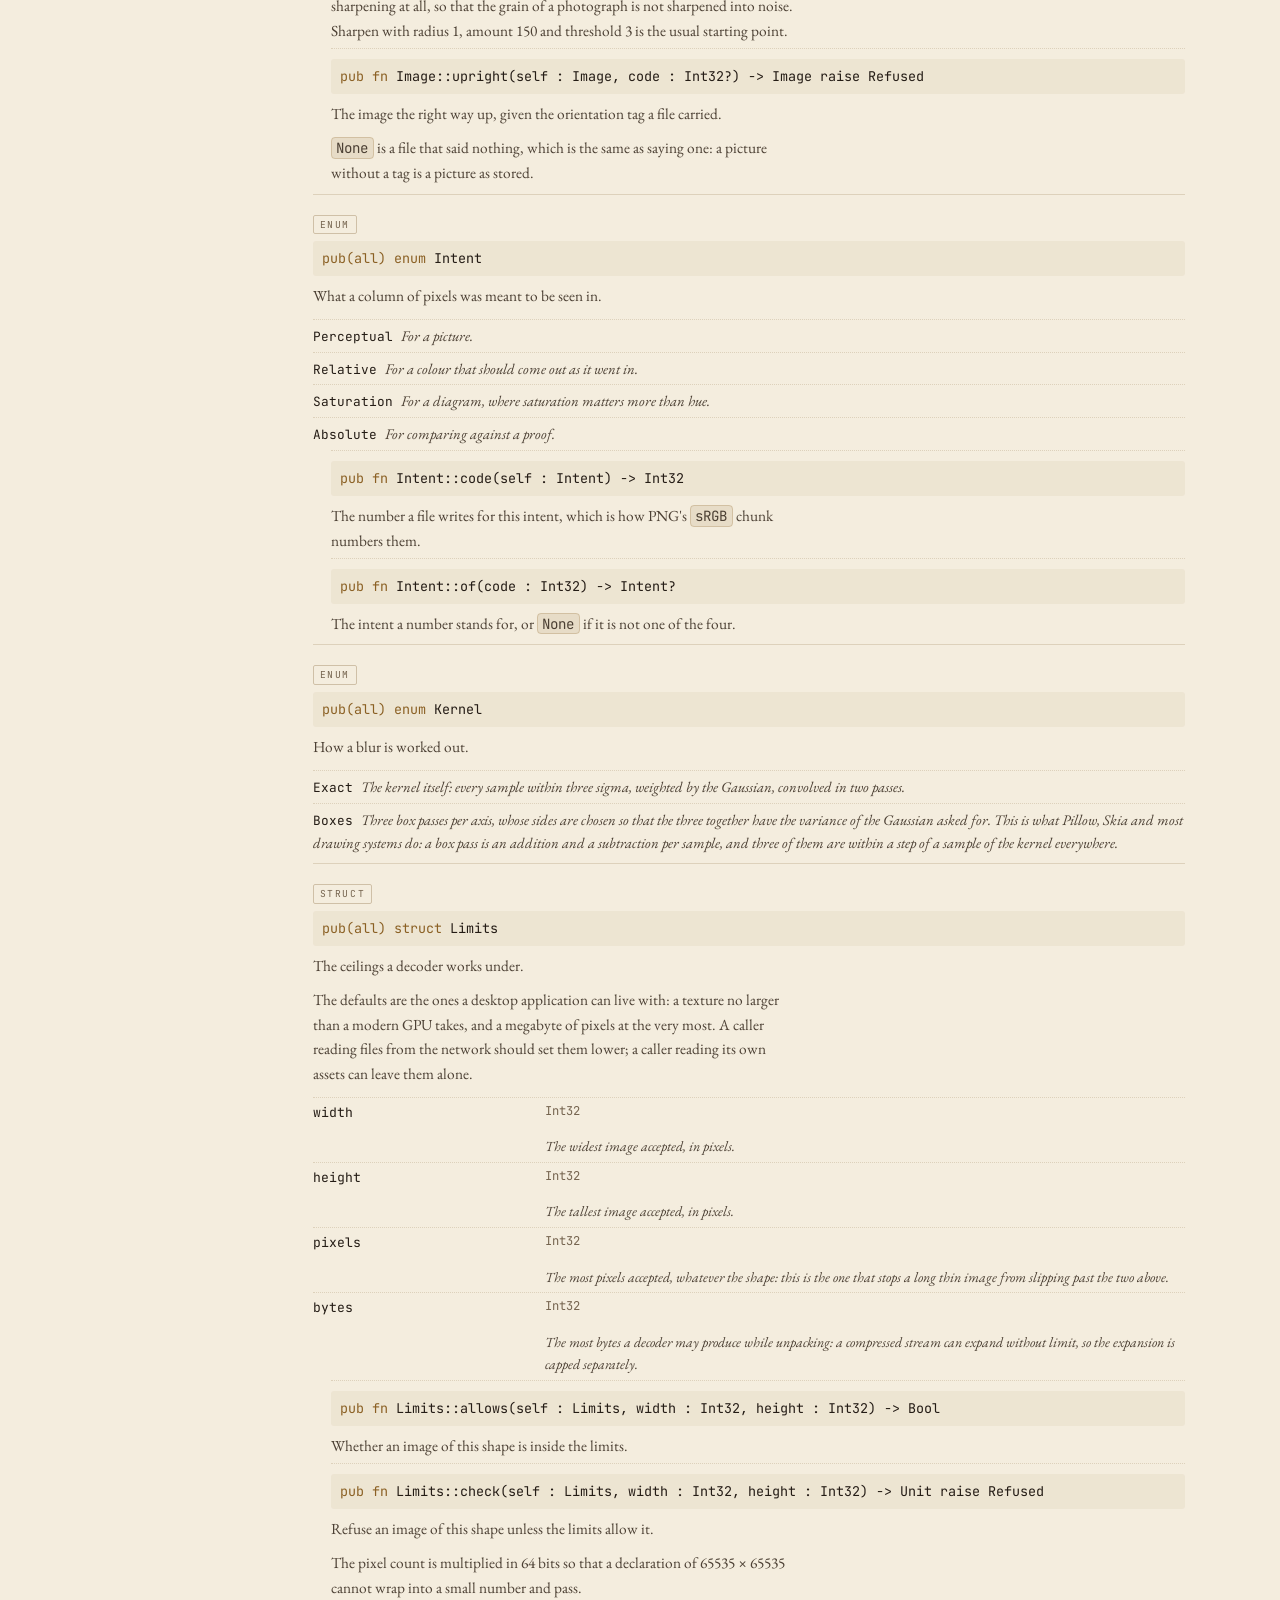
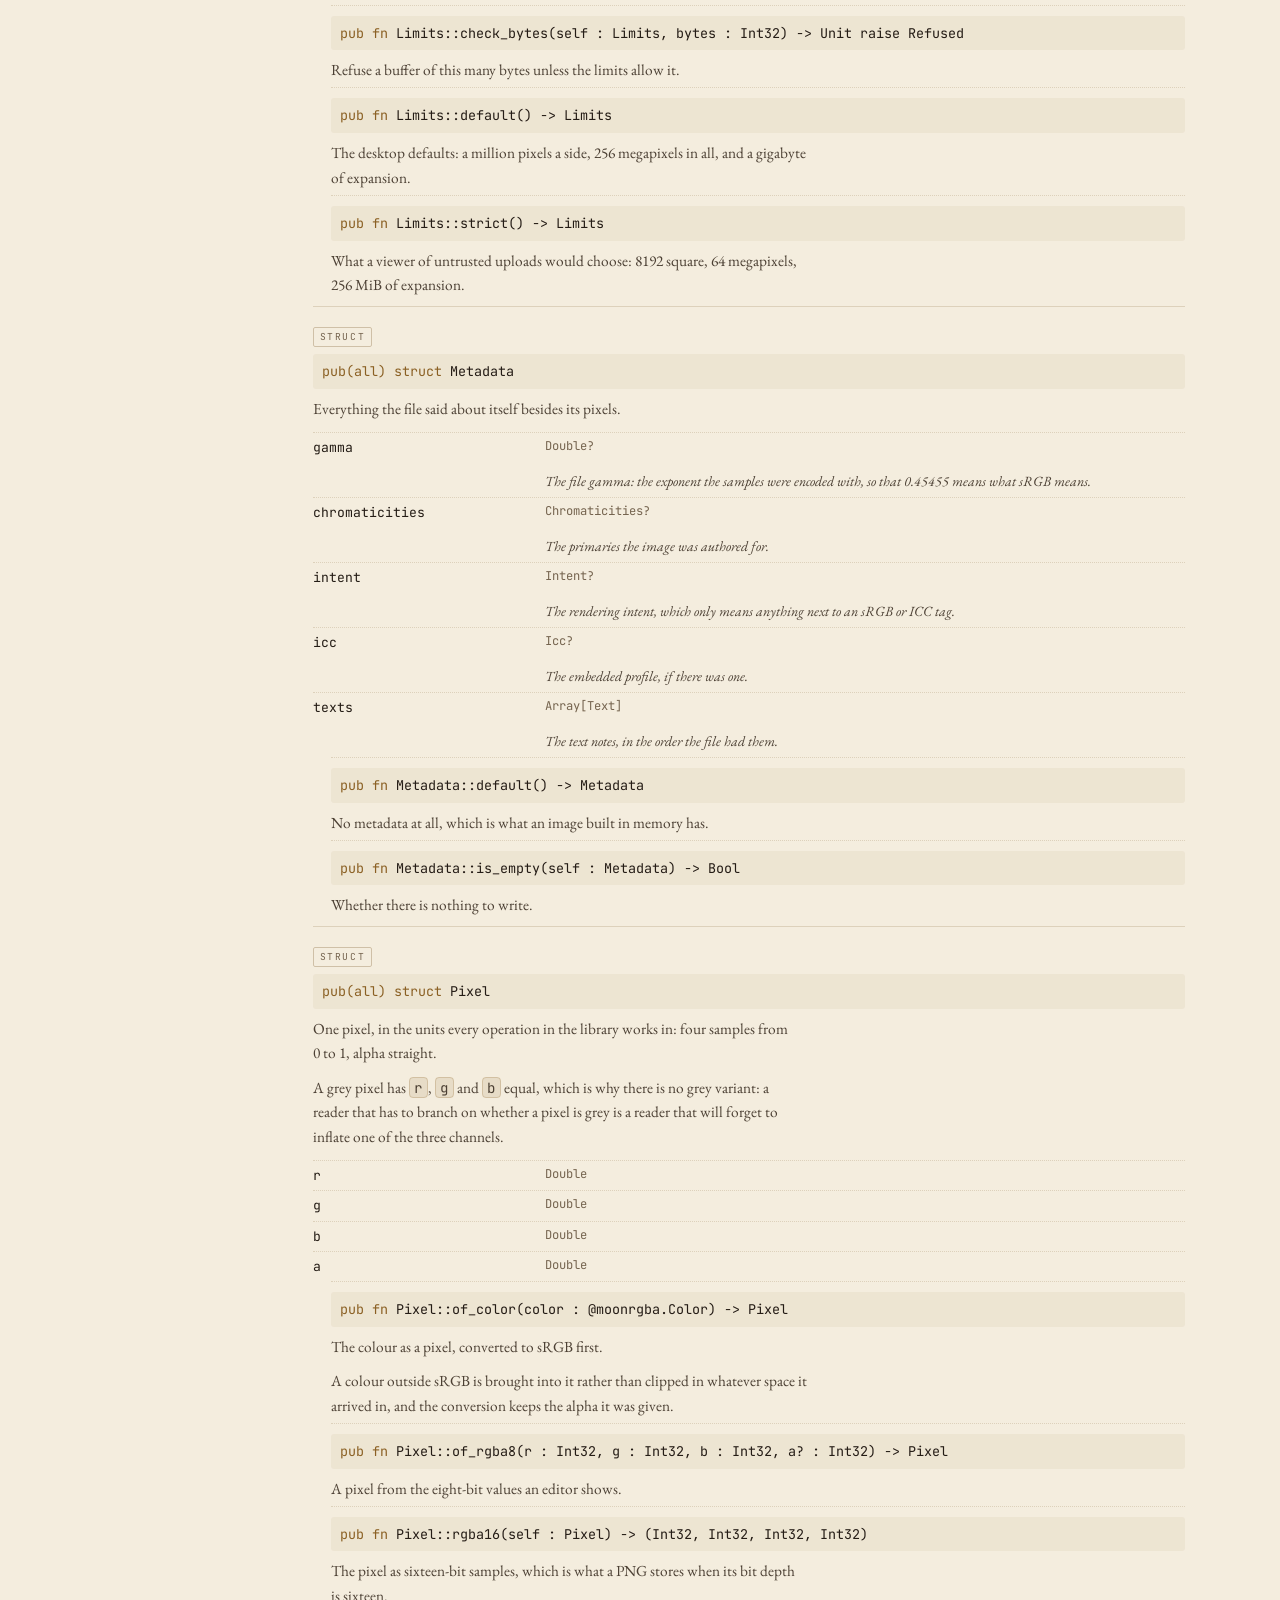
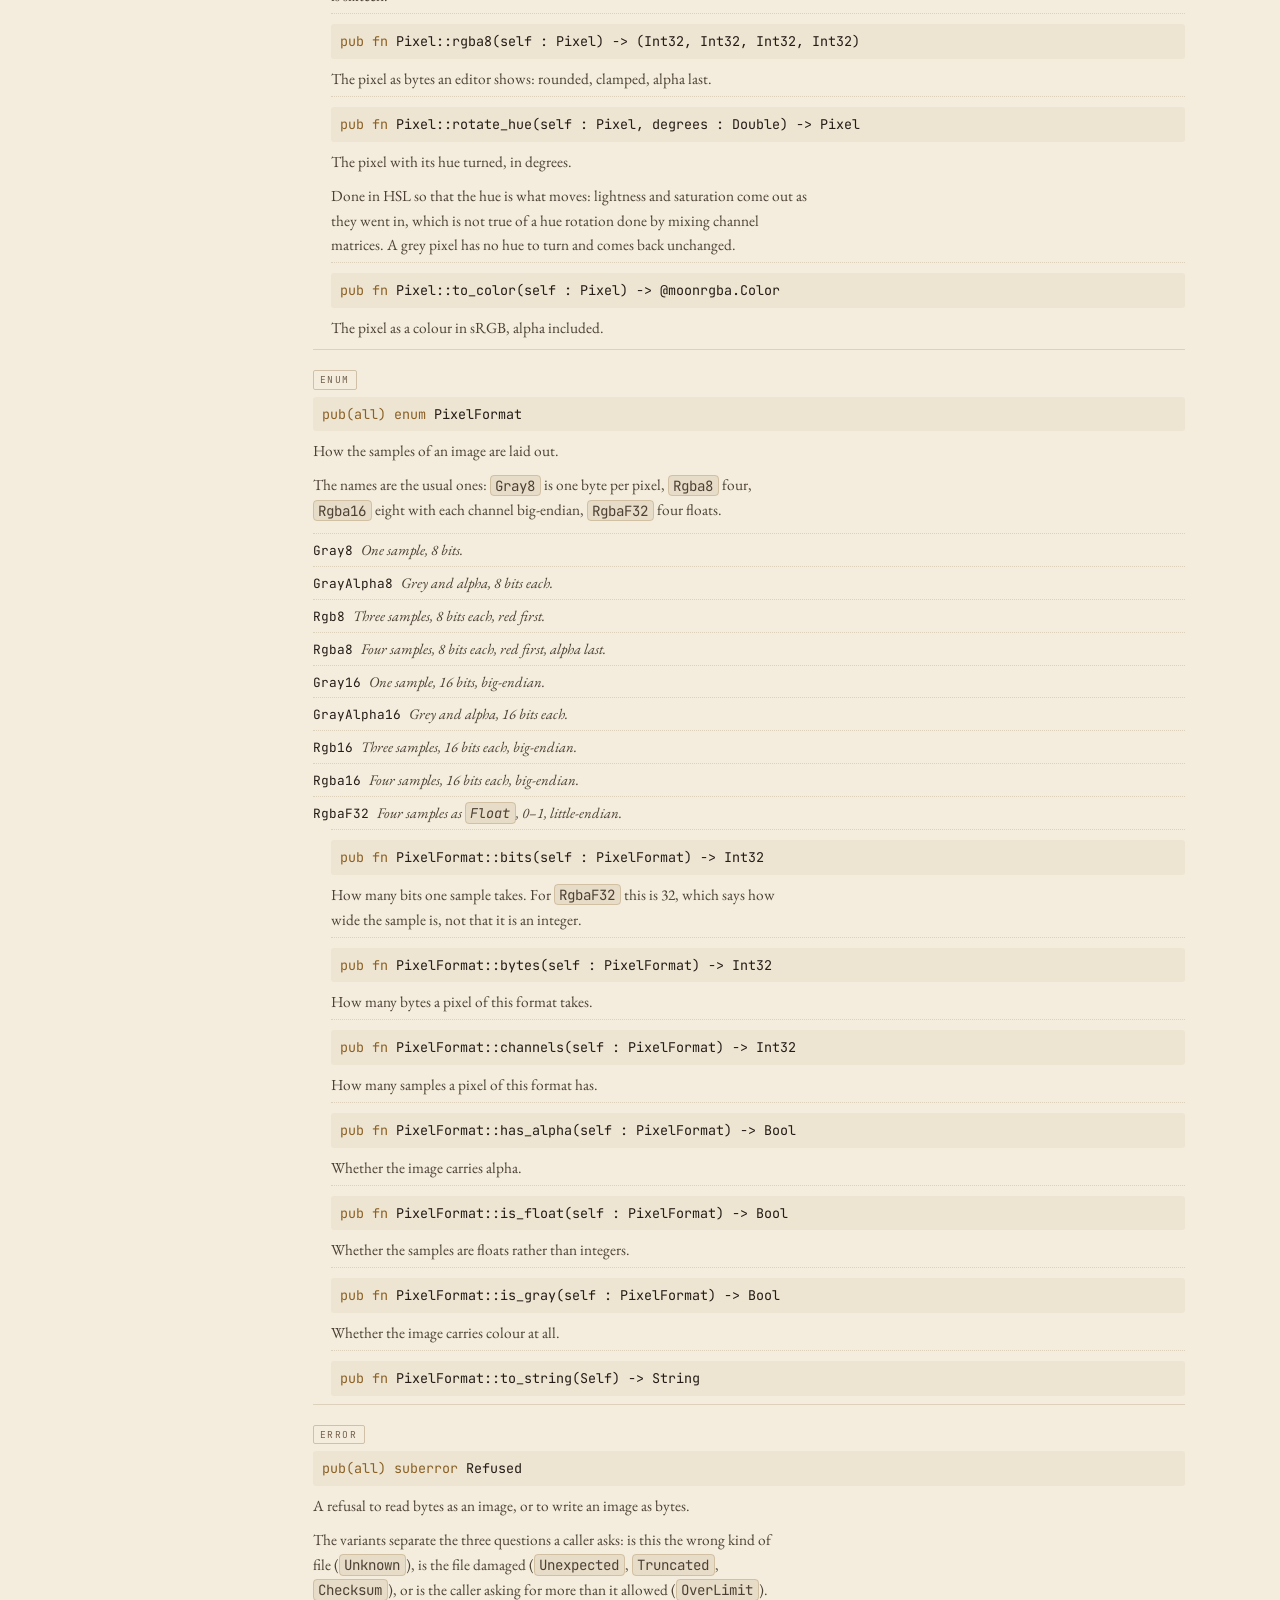
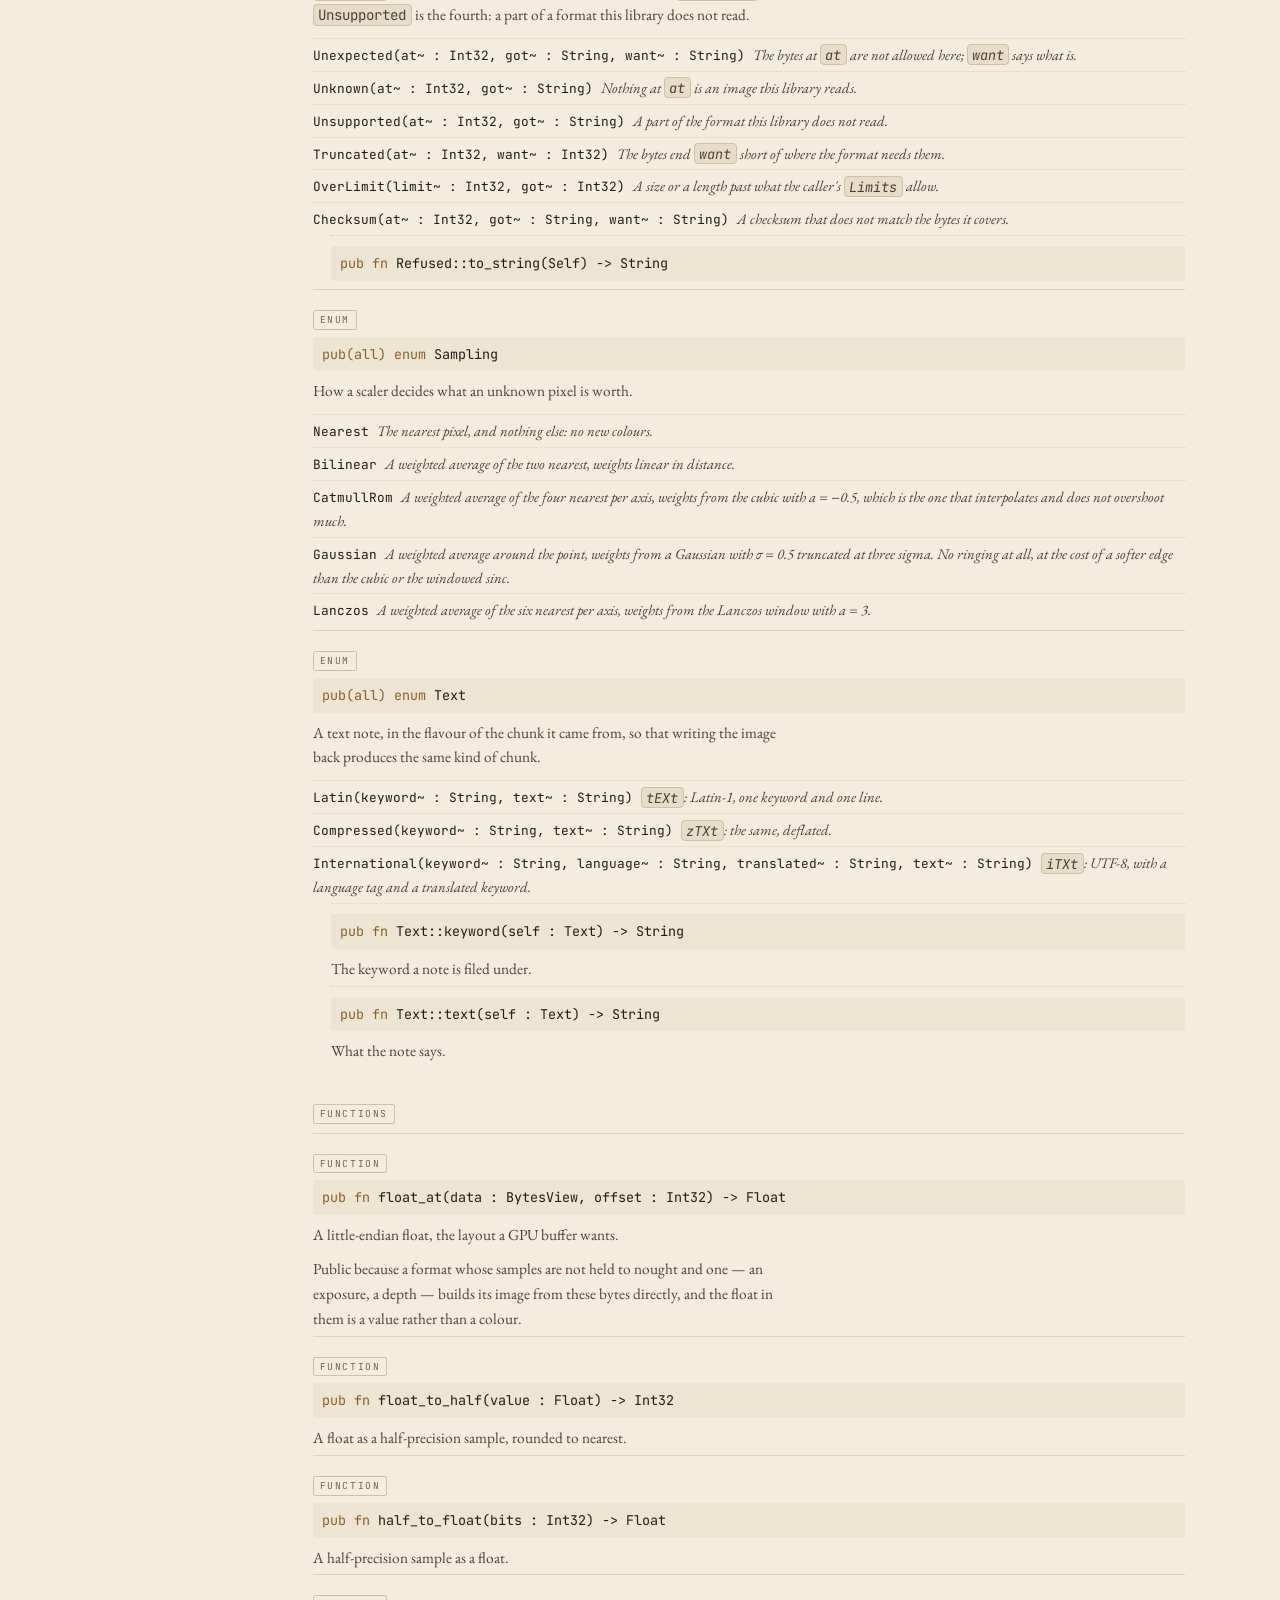
==== commit 54e5813a: "docs: three more formats in the pages, the guide's sizes rerun, and the skill The homepage says thir" ====
--- a/docs/api.html
+++ b/docs/api.html
@@ -188,6 +188,9 @@
           <li>Exr <em>OpenEXR, for pictures that are not yet clamped to a display.</em></li>
           <li>Farbfeld <em>Farbfeld: a header and the samples, and nothing else.</em></li>
           <li>Dds <em>DirectDraw surface, read for the block-compressed pictures it carries.</em></li>
+          <li>Pcx <em>ZSoft PCX, the paintbrush format of the DOS years.</em></li>
+          <li>Sgi <em>Silicon Graphics images, one channel after another.</em></li>
+          <li>Ras <em>Sun raster, with its palette planes and padded rows.</em></li>
         </ul>
         <div class="entry method">
           <code class="sig"><span class="kw">pub fn</span> Format::extension(self : Format) -&gt; String</code>
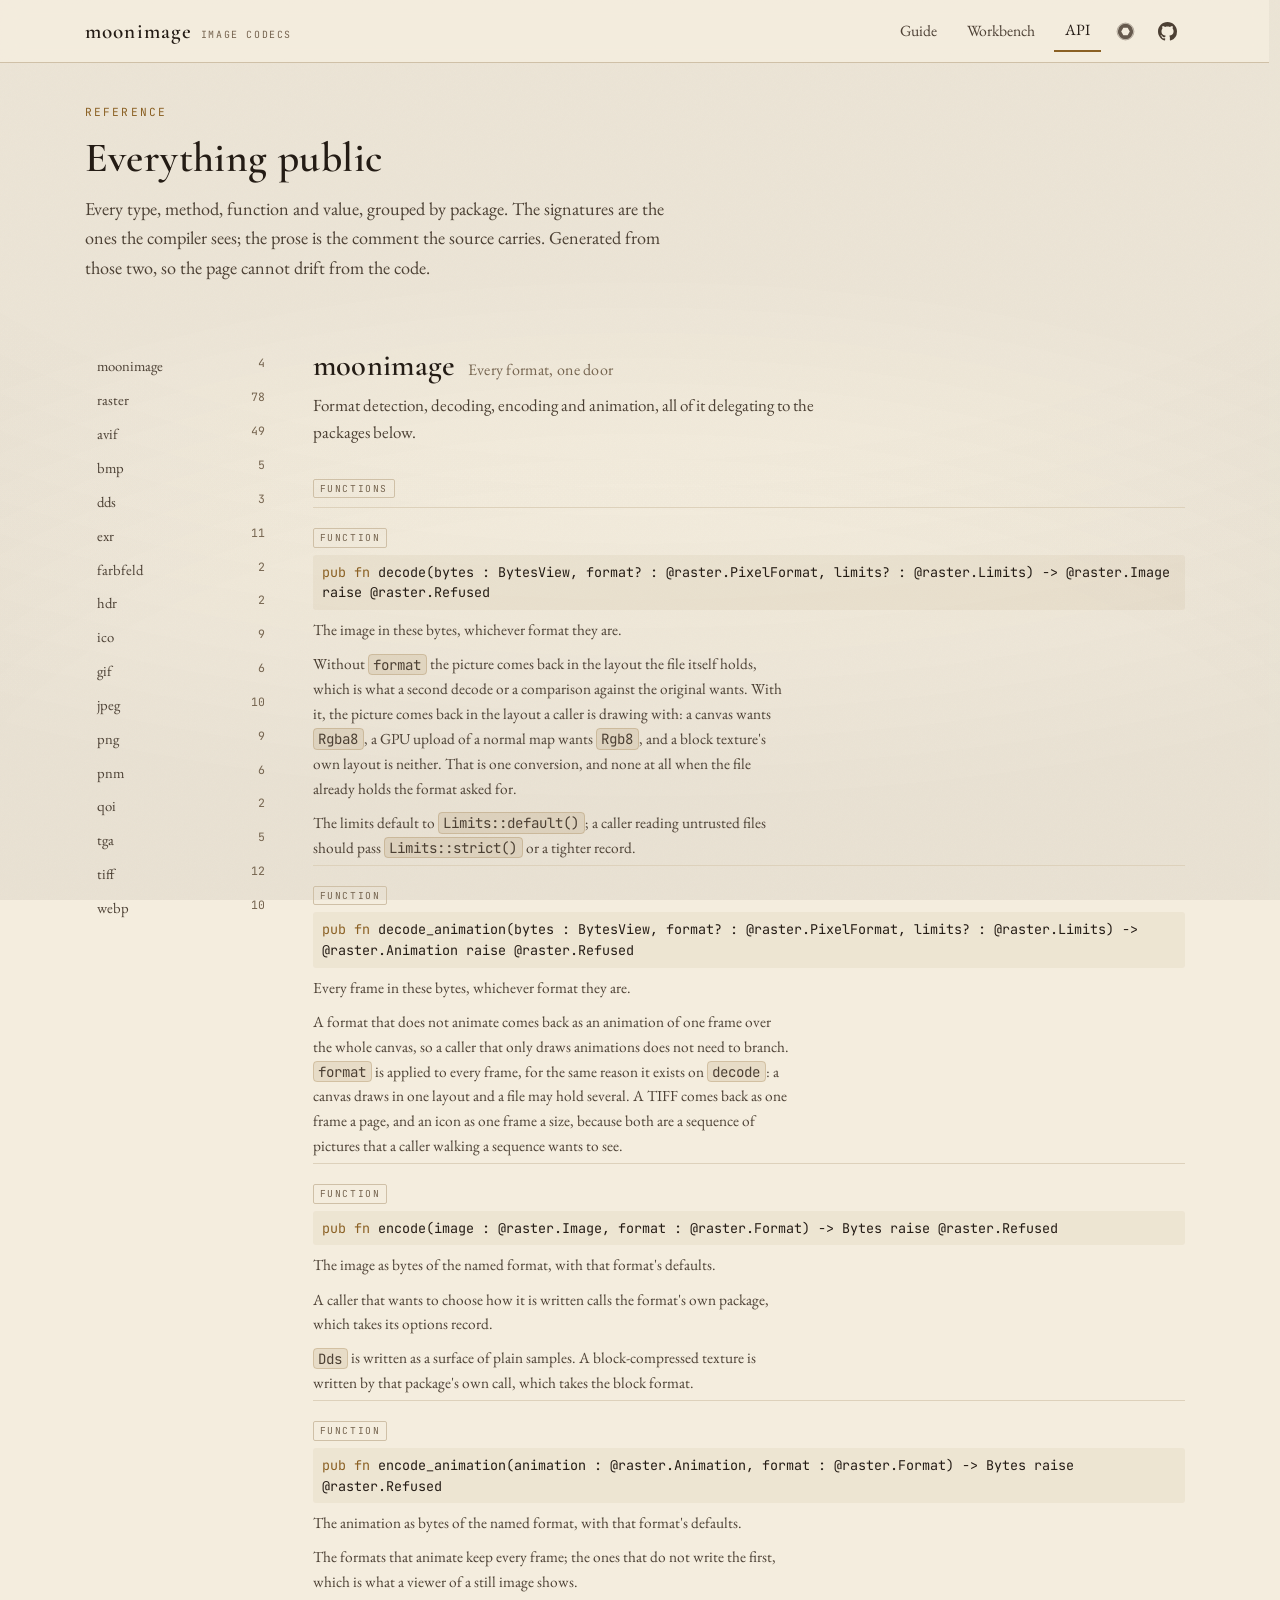
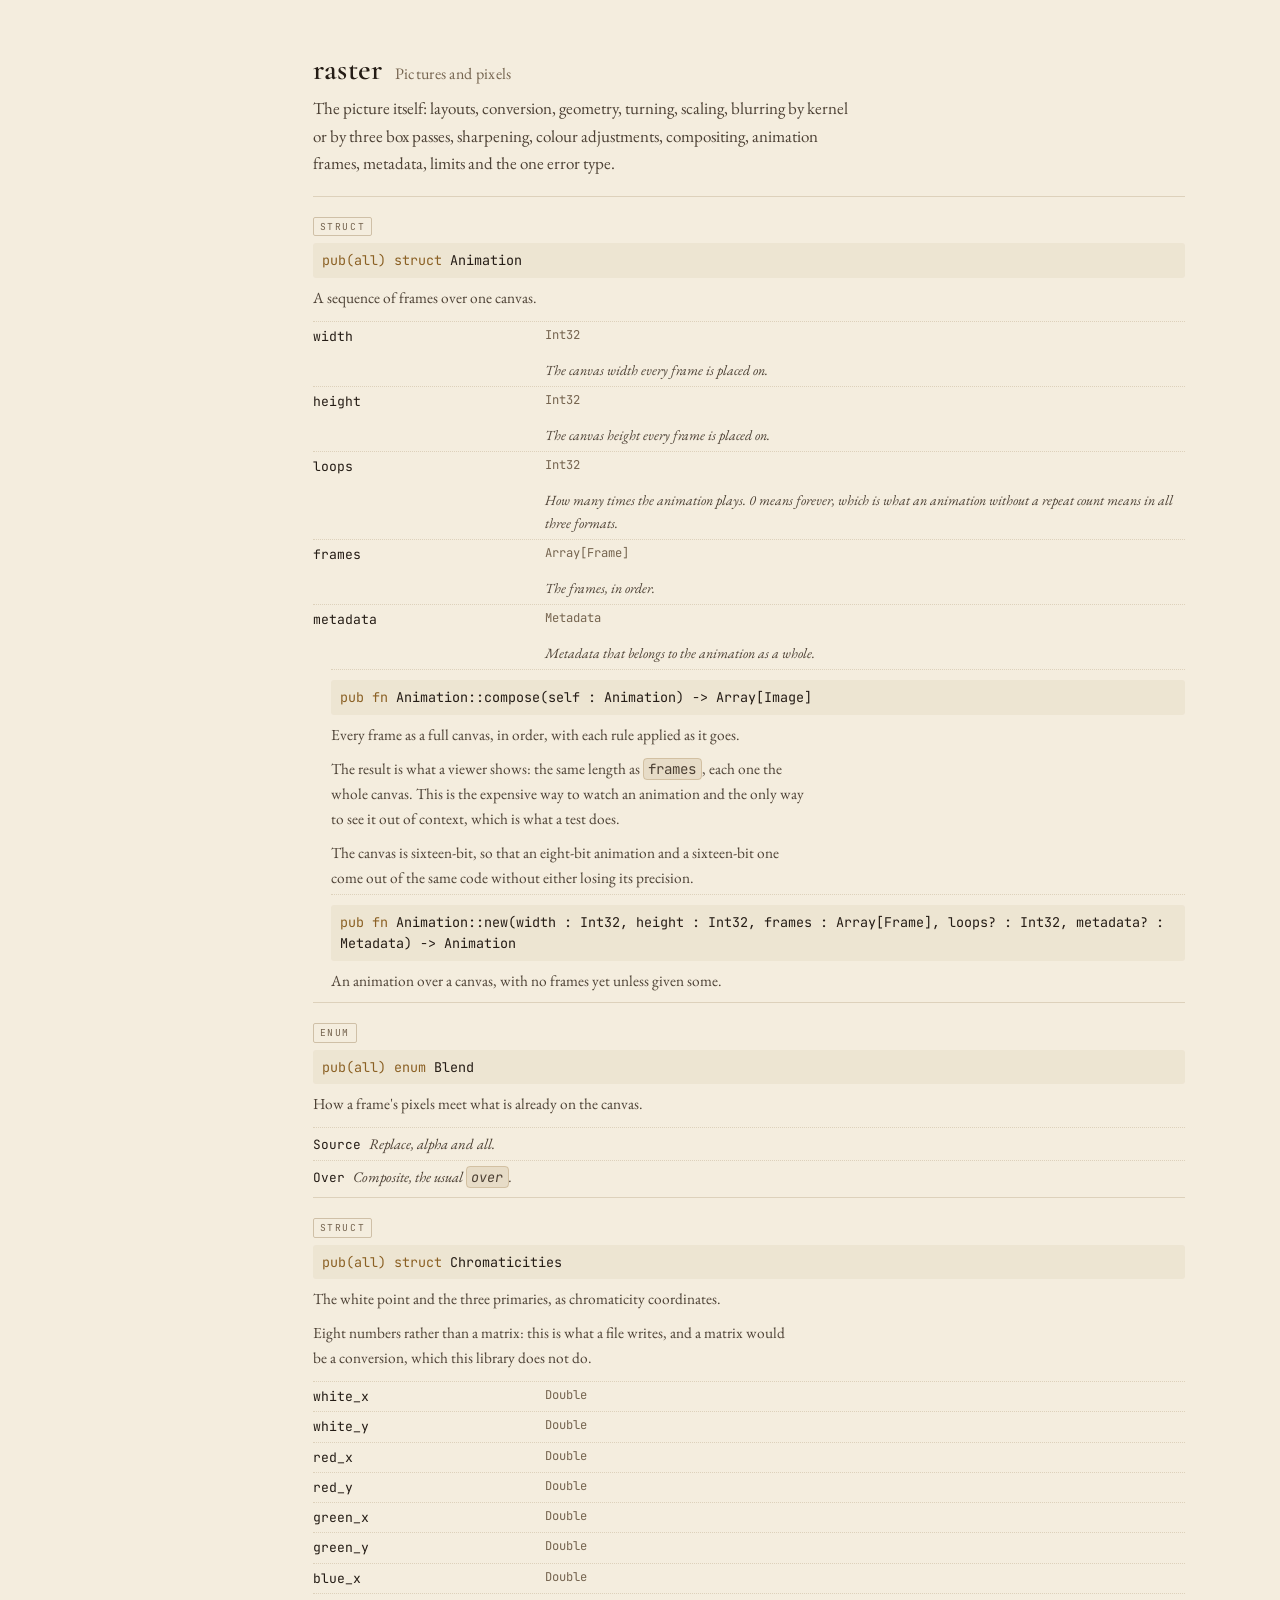
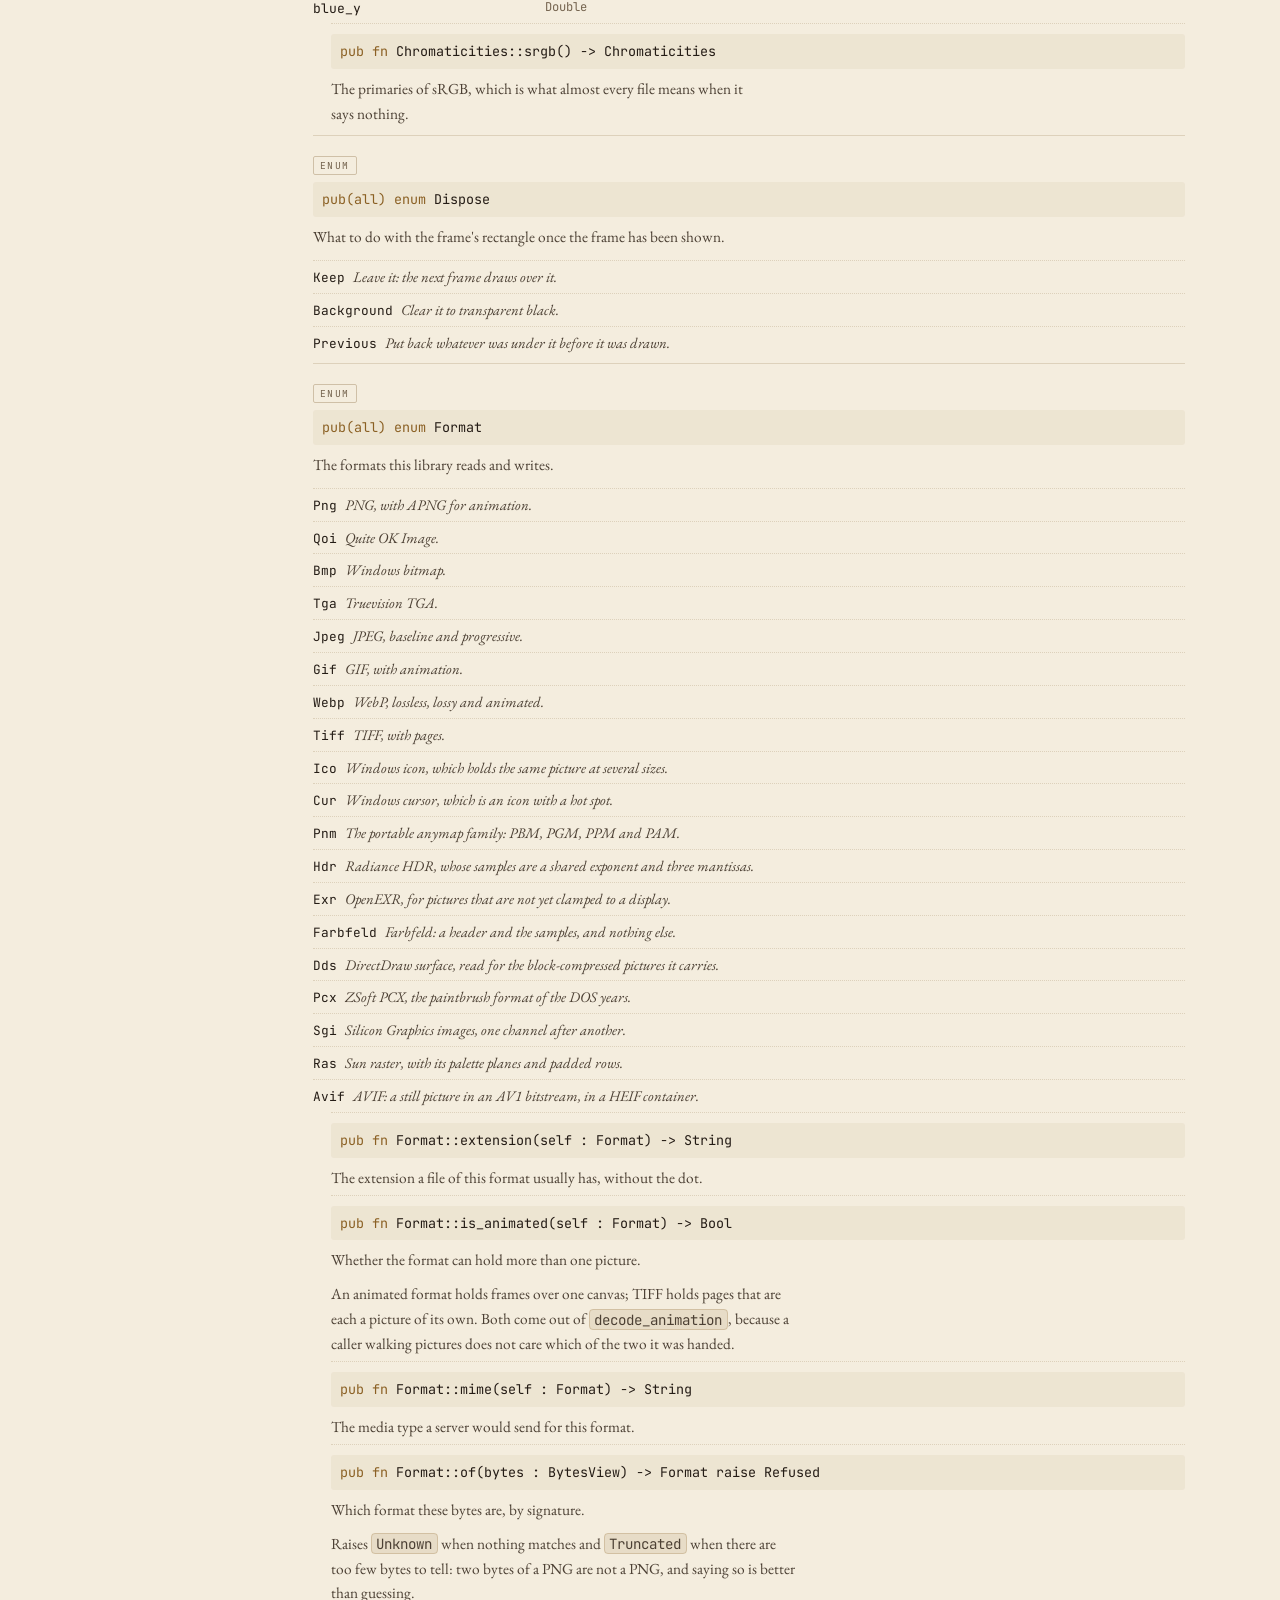
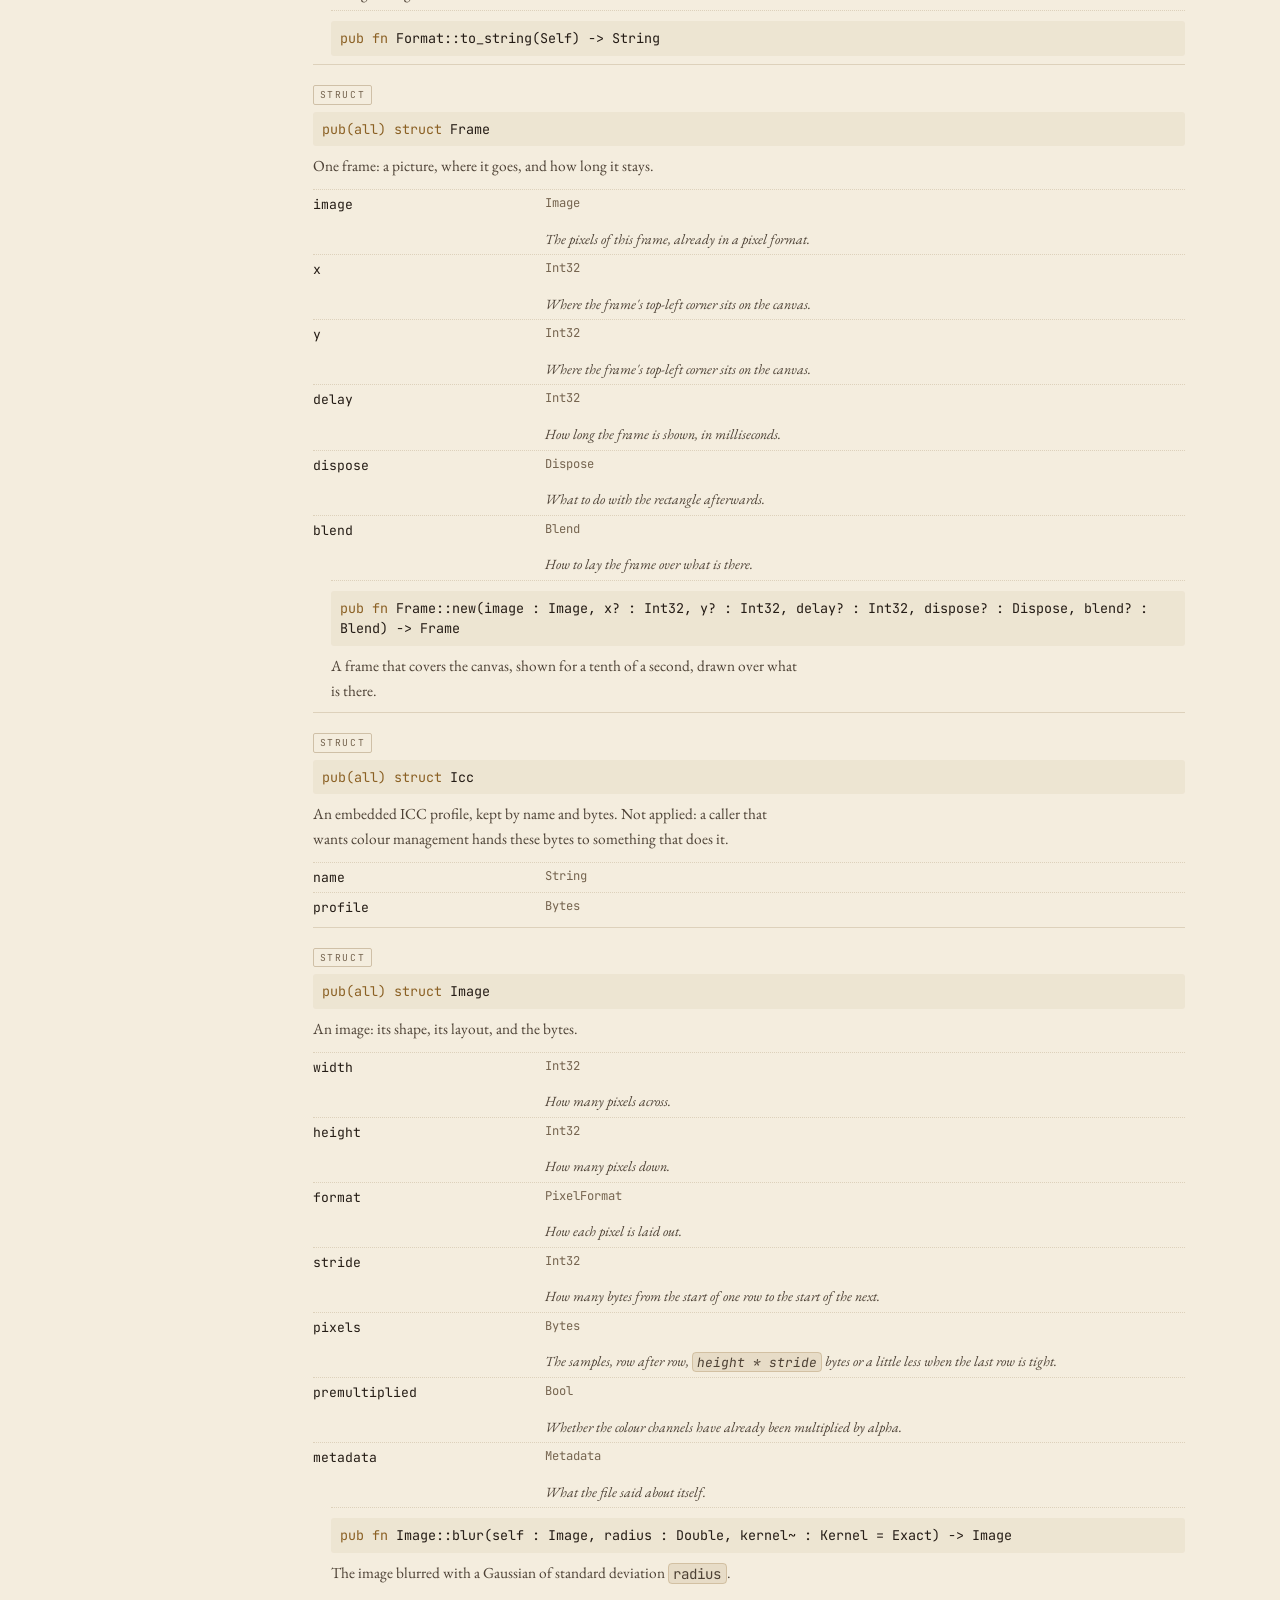
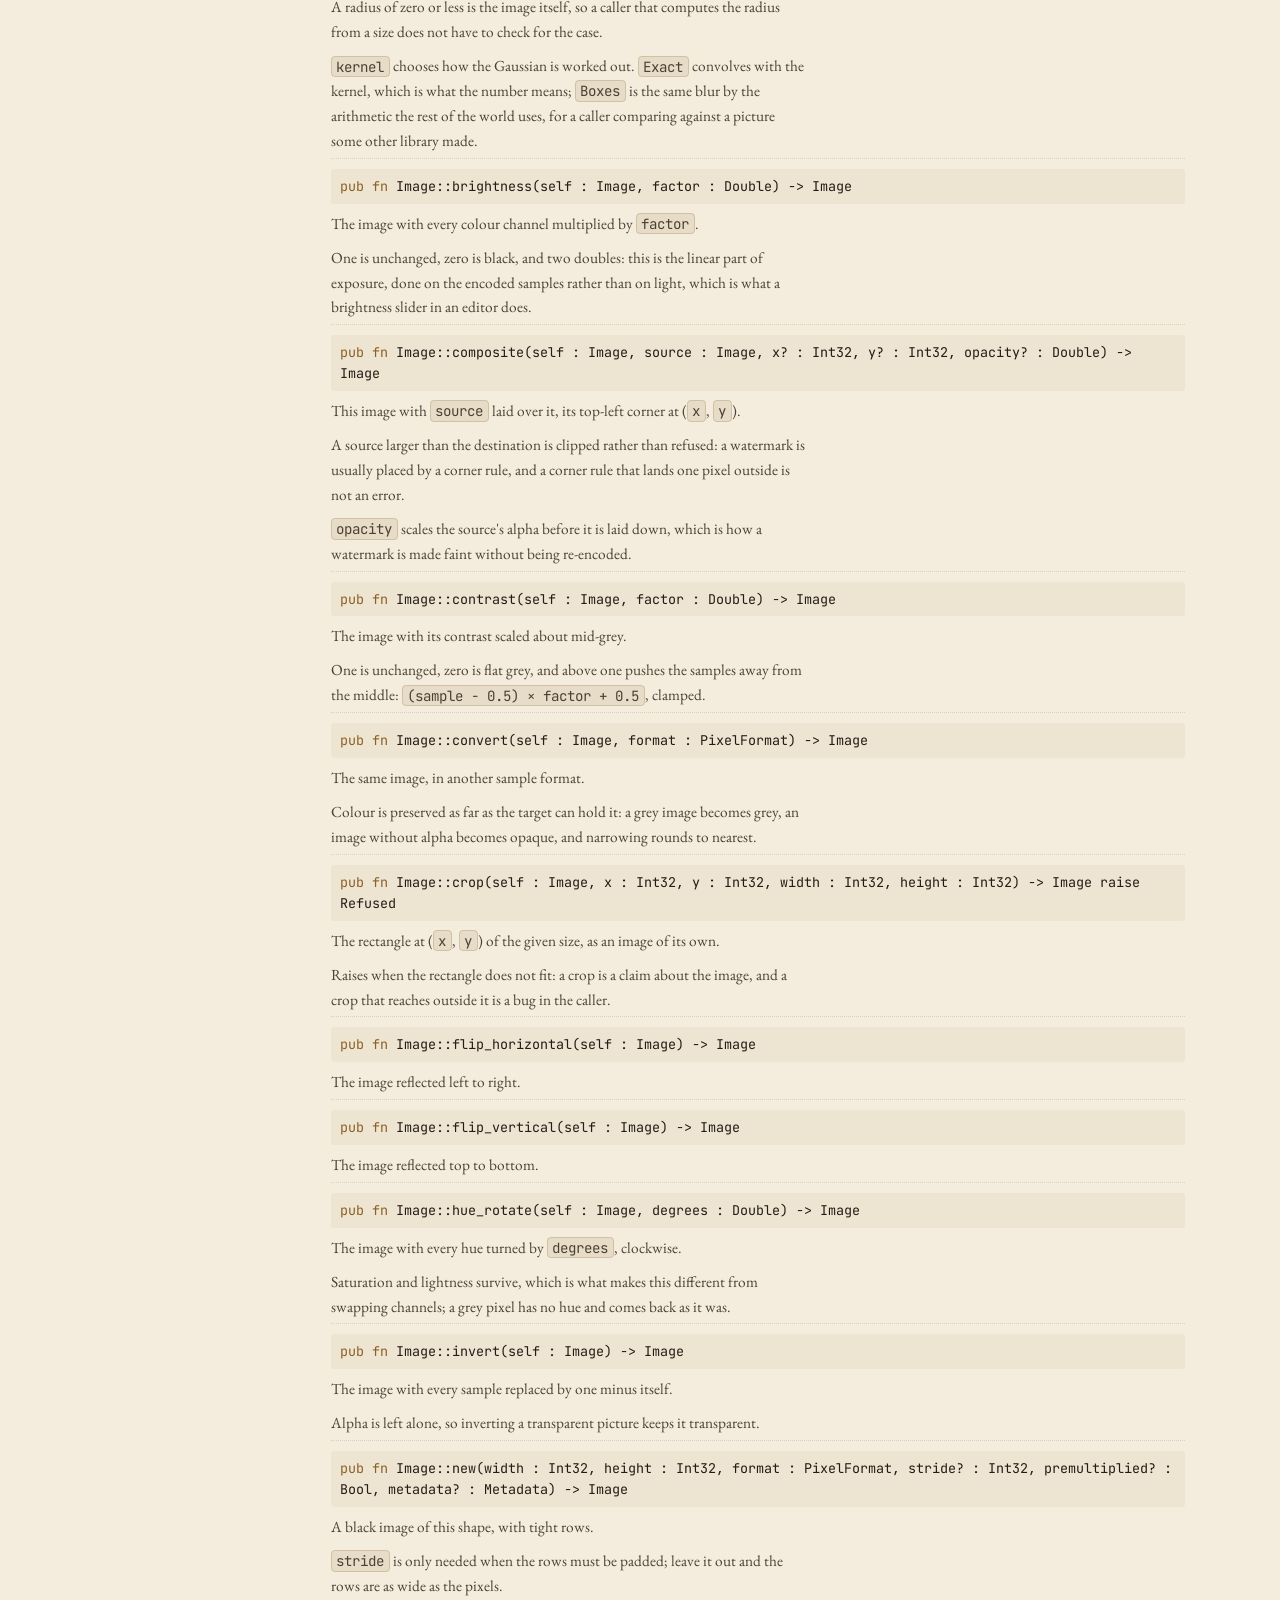
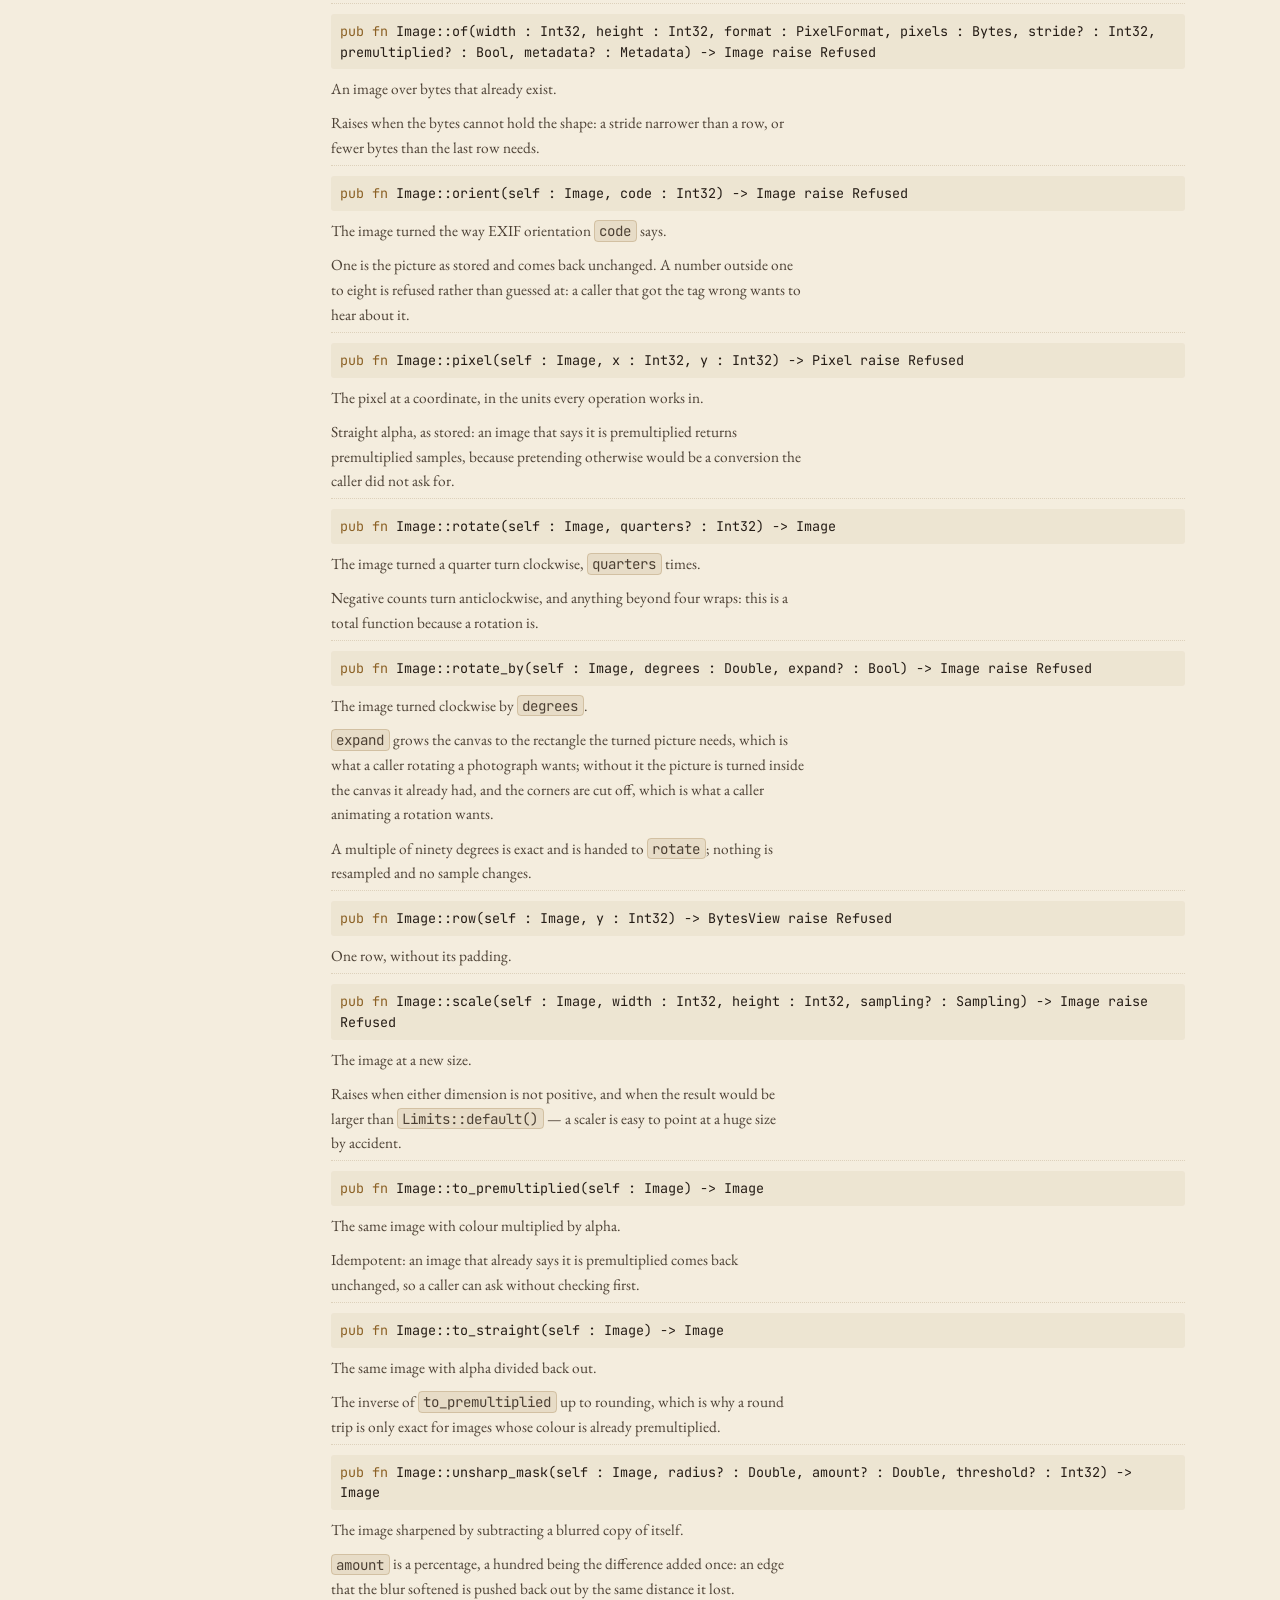
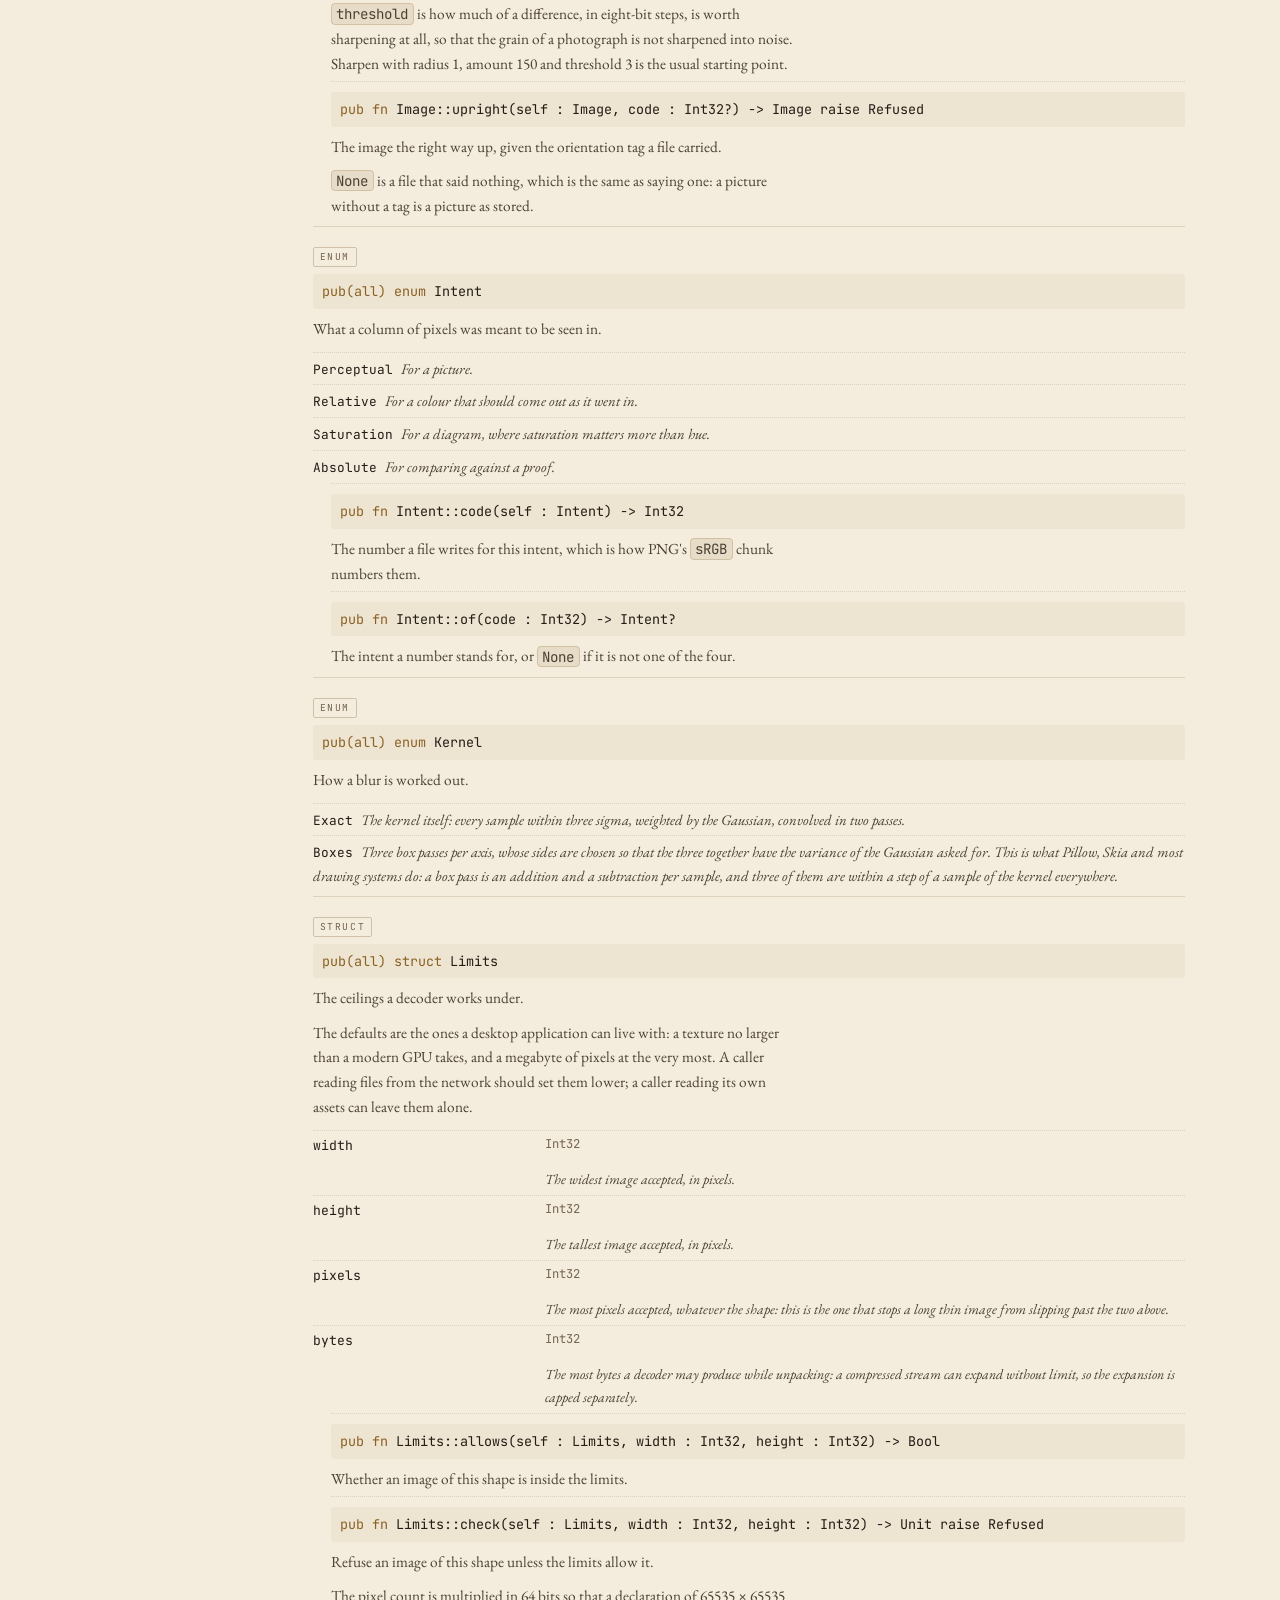
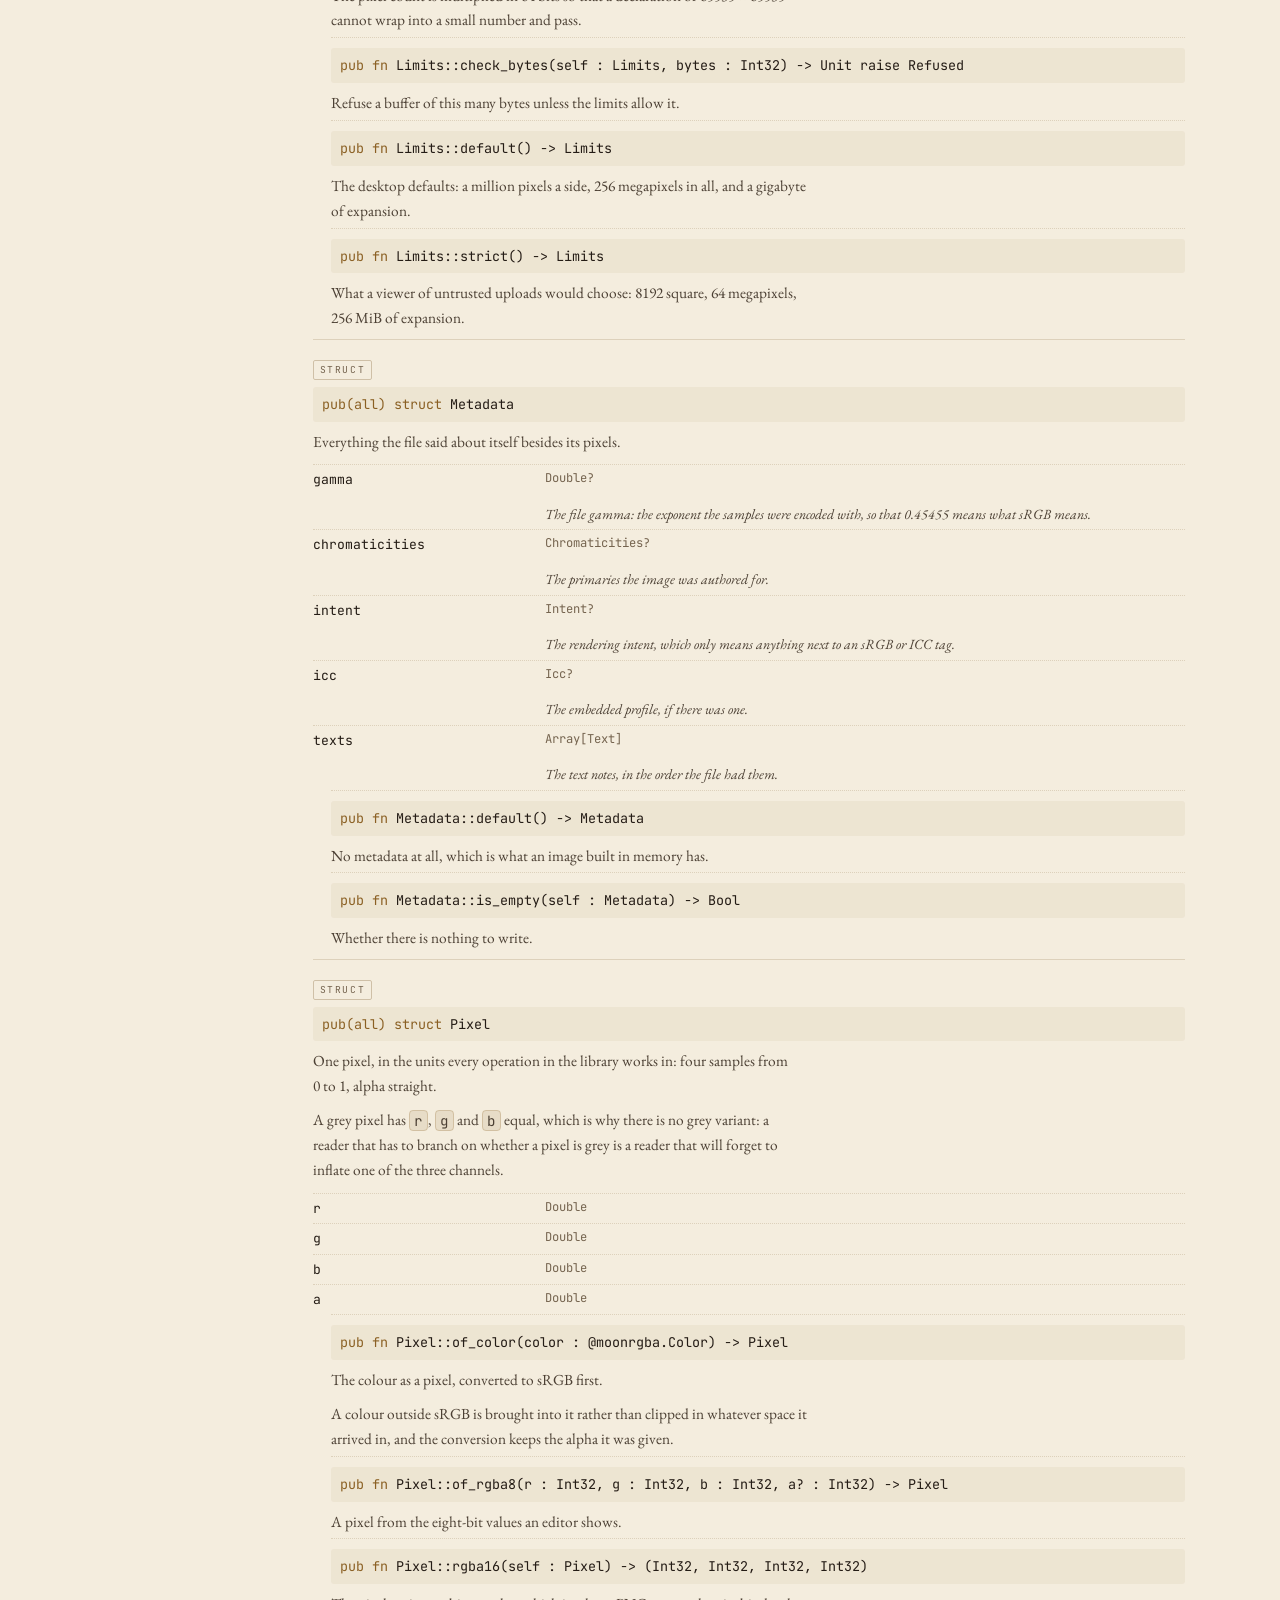
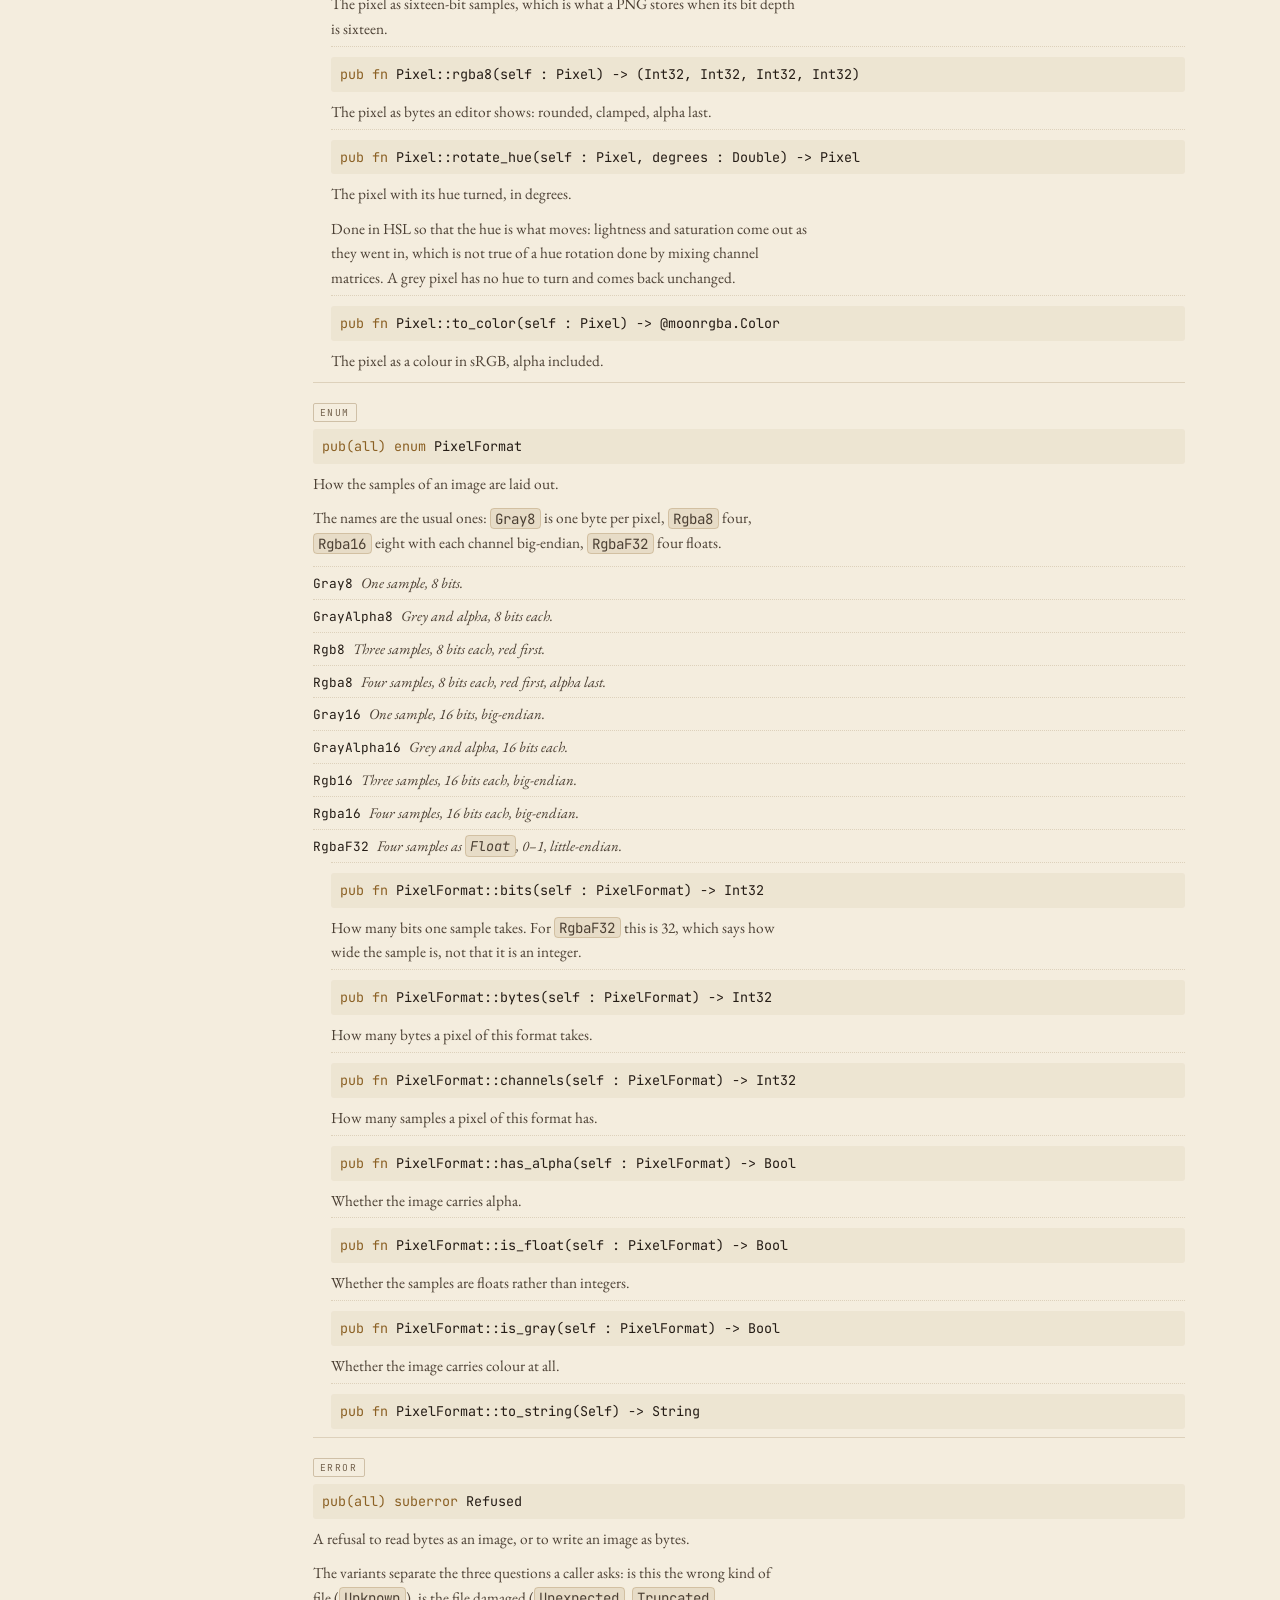
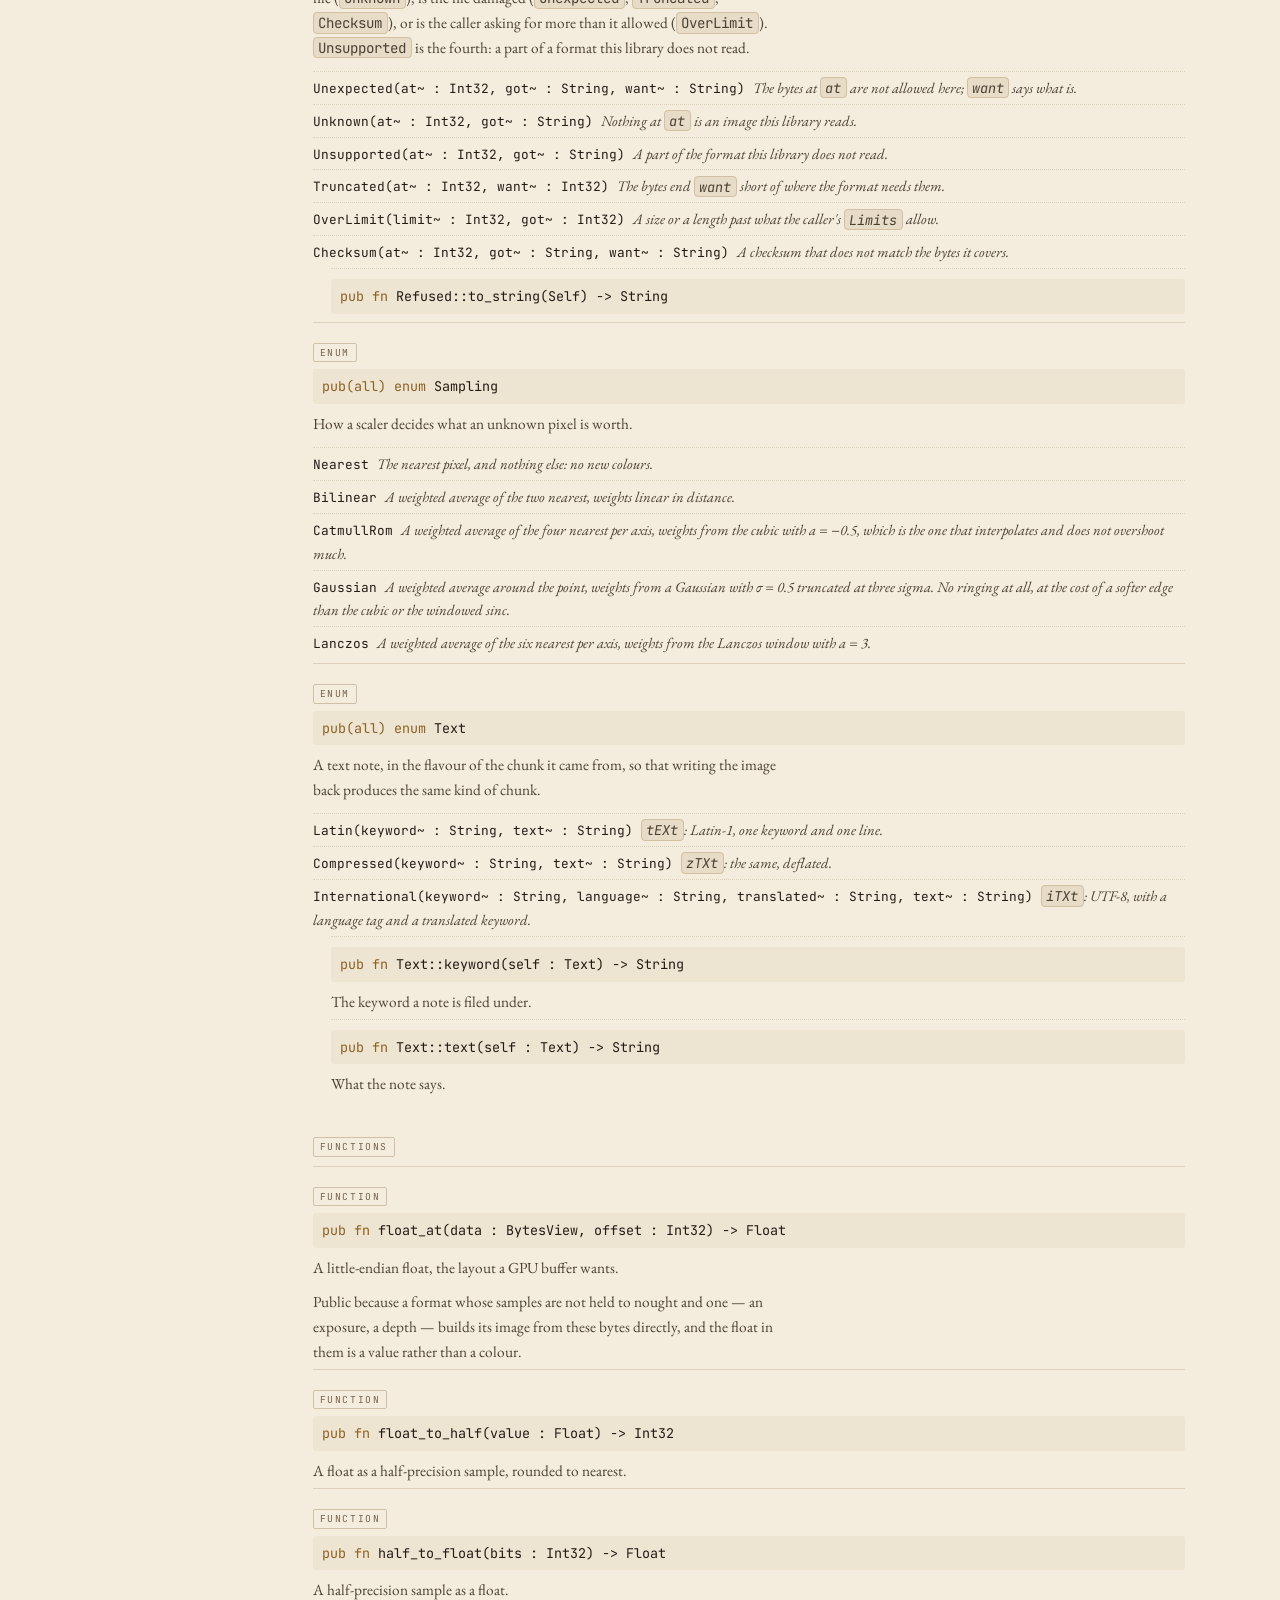
==== commit 22eb74a8: "feat(avif): the edge filter's first tap, and CFL without an alpha Two faults stood between six strea" ====
--- a/docs/api.html
+++ b/docs/api.html
@@ -55,6 +55,7 @@
     <nav aria-label="Packages">
         <a href="#moonimage" title="Every format, one door">moonimage<span>4</span></a>
         <a href="#raster" title="Pictures and pixels">raster<span>78</span></a>
+        <a href="#avif" title="AVIF">avif<span>49</span></a>
         <a href="#bmp" title="Windows bitmap">bmp<span>5</span></a>
         <a href="#dds" title="DirectDraw surface">dds<span>3</span></a>
         <a href="#exr" title="OpenEXR">exr<span>11</span></a>
@@ -191,6 +192,7 @@
           <li>Pcx <em>ZSoft PCX, the paintbrush format of the DOS years.</em></li>
           <li>Sgi <em>Silicon Graphics images, one channel after another.</em></li>
           <li>Ras <em>Sun raster, with its palette planes and padded rows.</em></li>
+          <li>Avif <em>AVIF: a still picture in an AV1 bitstream, in a HEIF container.</em></li>
         </ul>
         <div class="entry method">
           <code class="sig"><span class="kw">pub fn</span> Format::extension(self : Format) -&gt; String</code>
@@ -614,6 +616,426 @@
         <span class="kind">function</span>
         <code class="sig"><span class="kw">pub fn</span> put_float(data : FixedArray[Byte], offset : Int32, value : Float) -&gt; Unit</code>
         <div class="doc"><p>Store a little-endian float, the inverse of <code>float_at</code>.</p></div>
+      </div>
+    </section>
+    <section class="pkg" id="avif">
+      <h2>avif <span>AVIF</span></h2>
+      <p>Still pictures in an AV1 bitstream: the arithmetic coder and its CDF tables, the partition tree, thirteen intra predictors, chroma from luma, the transforms, deblocking and CDEF.</p>
+      <div class="entry">
+        <span class="kind">struct</span>
+        <code class="sig"><span class="kw">pub(all) struct</span> CodecConfig</code>
+        <div class="doc"><p>What the <code>av1C</code> property says about the AV1 stream inside the item.</p></div>
+        <ul class="fields">
+          <li><b>profile</b><span>Int32</span></li>
+          <li><b>level</b><span>Int32</span></li>
+          <li><b>tier</b><span>Int32</span></li>
+          <li><b>high_bitdepth</b><span>Bool</span></li>
+          <li><b>twelve_bit</b><span>Bool</span></li>
+          <li><b>monochrome</b><span>Bool</span></li>
+          <li><b>chroma_subsampling_x</b><span>Bool</span></li>
+          <li><b>chroma_subsampling_y</b><span>Bool</span></li>
+          <li><b>chroma_sample_position</b><span>Int32</span></li>
+          <li><b>delay_present</b><span>Bool</span></li>
+          <li><b>delay</b><span>Int32</span></li>
+        </ul>
+      </div>
+      <div class="entry">
+        <span class="kind">struct</span>
+        <code class="sig"><span class="kw">pub(all) struct</span> CoefResult</code>
+        <div class="doc"><p>What the decoder learned about one transform block.</p></div>
+        <ul class="fields">
+          <li><b>eob</b><span>Int32</span></li>
+          <li><b>txtp</b><span>Int32</span></li>
+          <li><b>ctx</b><span>Int32</span></li>
+        </ul>
+      </div>
+      <div class="entry">
+        <span class="kind">struct</span>
+        <code class="sig"><span class="kw">pub(all) struct</span> Ctx</code>
+        <div class="doc"><p>The neighbour state along one edge of the block being decoded.</p></div>
+        <ul class="fields">
+          <li><b>mode</b><span>FixedArray[Int32]</span></li>
+          <li><b>lcoef</b><span>FixedArray[Int32]</span></li>
+          <li><b>ccoef0</b><span>FixedArray[Int32]</span></li>
+          <li><b>ccoef1</b><span>FixedArray[Int32]</span></li>
+          <li><b>seg_pred</b><span>FixedArray[Int32]</span></li>
+          <li><b>skip</b><span>FixedArray[Int32]</span></li>
+          <li><b>skip_mode</b><span>FixedArray[Int32]</span></li>
+          <li><b>intra</b><span>FixedArray[Int32]</span></li>
+          <li><b>tx_intra</b><span>FixedArray[Int32]</span></li>
+          <li><b>tx</b><span>FixedArray[Int32]</span></li>
+          <li><b>uvmode</b><span>FixedArray[Int32]</span></li>
+          <li><b>pal_sz</b><span>FixedArray[Int32]</span></li>
+          <li><b>partition</b><span>FixedArray[Int32]</span></li>
+        </ul>
+      </div>
+      <div class="entry">
+        <span class="kind">struct</span>
+        <code class="sig"><span class="kw">pub(all) struct</span> Frame</code>
+        <div class="doc"><p>What the frame header says about the one picture in a still AVIF.</p></div>
+        <ul class="fields">
+          <li><b>disable_cdf_update</b><span>Bool</span></li>
+          <li><b>allow_screen_content</b><span>Bool</span></li>
+          <li><b>allow_intrabc</b><span>Bool</span></li>
+          <li><b>uniform</b><span>Bool</span></li>
+          <li><b>cols</b><span>Int32</span></li>
+          <li><b>rows</b><span>Int32</span></li>
+          <li><b>n_bytes</b><span>Int32</span></li>
+          <li><b>yac</b><span>Int32</span></li>
+          <li><b>ydc_delta</b><span>Int32</span></li>
+          <li><b>udc_delta</b><span>Int32</span></li>
+          <li><b>uac_delta</b><span>Int32</span></li>
+          <li><b>vdc_delta</b><span>Int32</span></li>
+          <li><b>vac_delta</b><span>Int32</span></li>
+          <li><b>qm</b><span>Bool</span></li>
+          <li><b>qm_y</b><span>Int32</span></li>
+          <li><b>qm_u</b><span>Int32</span></li>
+          <li><b>qm_v</b><span>Int32</span></li>
+          <li><b>segmentation</b><span>Bool</span></li>
+          <li><b>delta_q_present</b><span>Bool</span></li>
+          <li><b>delta_q_res</b><span>Int32</span></li>
+          <li><b>delta_lf_present</b><span>Bool</span></li>
+          <li><b>delta_lf_res</b><span>Int32</span></li>
+          <li><b>delta_lf_multi</b><span>Bool</span></li>
+          <li><b>all_lossless</b><span>Bool</span></li>
+          <li><b>lf_y0</b><span>Int32</span></li>
+          <li><b>lf_y1</b><span>Int32</span></li>
+          <li><b>lf_u</b><span>Int32</span></li>
+          <li><b>lf_v</b><span>Int32</span></li>
+          <li><b>sharpness</b><span>Int32</span></li>
+          <li><b>mode_ref_delta_enabled</b><span>Bool</span></li>
+          <li><b>ref_delta</b><span>FixedArray[Int32]</span></li>
+          <li><b>mode_delta</b><span>FixedArray[Int32]</span></li>
+          <li><b>cdef_damping</b><span>Int32</span></li>
+          <li><b>cdef_bits</b><span>Int32</span></li>
+          <li><b>cdef_y</b><span>FixedArray[Int32]</span></li>
+          <li><b>cdef_uv</b><span>FixedArray[Int32]</span></li>
+          <li><b>txfm_mode</b><span>Int32</span></li>
+          <li><b>reduced_txtp_set</b><span>Bool</span></li>
+          <li><b>tile_at</b><span>Int32</span></li>
+          <li><b>tile_length</b><span>Int32</span></li>
+        </ul>
+      </div>
+      <div class="entry">
+        <span class="kind">struct</span>
+        <code class="sig"><span class="kw">pub(all) struct</span> FrameBuffer</code>
+        <div class="doc"><p>The three planes of a picture, and the shape of its chroma.</p></div>
+        <ul class="fields">
+          <li><b>y</b><span>Plane</span></li>
+          <li><b>u</b><span>Plane</span></li>
+          <li><b>v</b><span>Plane</span></li>
+          <li><b>width</b><span>Int32</span></li>
+          <li><b>height</b><span>Int32</span></li>
+          <li><b>ss_hor</b><span>Int32</span></li>
+          <li><b>ss_ver</b><span>Int32</span></li>
+          <li><b>monochrome</b><span>Bool</span></li>
+        </ul>
+        <div class="entry method">
+          <code class="sig"><span class="kw">pub fn</span> FrameBuffer::new(width : Int32, height : Int32, ss_hor : Int32, ss_ver : Int32, monochrome : Bool) -&gt; FrameBuffer</code>
+        </div>
+      </div>
+      <div class="entry">
+        <span class="kind">struct</span>
+        <code class="sig"><span class="kw">pub(all) struct</span> Headers</code>
+        <div class="doc"><p>The picture's headers and the tile data they frame.</p></div>
+        <ul class="fields">
+          <li><b>sequence</b><span>Sequence</span></li>
+          <li><b>frame</b><span>Frame</span></li>
+          <li><b>tile</b><span>Bytes</span></li>
+        </ul>
+      </div>
+      <div class="entry">
+        <span class="kind">struct</span>
+        <code class="sig"><span class="kw">pub(all) struct</span> Item</code>
+        <div class="doc"><p>The primary item: its AV1 bytes and the properties the container declares.</p></div>
+        <ul class="fields">
+          <li><b>data</b><span>Bytes</span></li>
+          <li><b>width</b><span>Int32</span></li>
+          <li><b>height</b><span>Int32</span></li>
+          <li><b>channels</b><span>Int32</span></li>
+          <li><b>bits</b><span>Int32</span></li>
+          <li><b>config</b><span>CodecConfig</span></li>
+          <li><b>primaries</b><span>Int32</span></li>
+          <li><b>transfer</b><span>Int32</span></li>
+          <li><b>matrix</b><span>Int32</span></li>
+          <li><b>full_range</b><span>Bool</span></li>
+        </ul>
+      </div>
+      <div class="entry">
+        <span class="kind">struct</span>
+        <code class="sig"><span class="kw">pub(all) struct</span> Msac</code>
+        <ul class="fields">
+          <li><b>data</b><span>BytesView</span></li>
+          <li><b>mut pos</b><span>Int32</span></li>
+          <li><b>mut dif</b><span>UInt64</span></li>
+          <li><b>mut rng</b><span>Int32</span></li>
+          <li><b>mut cnt</b><span>Int32</span></li>
+          <li><b>allow_update</b><span>Bool</span></li>
+        </ul>
+        <div class="entry method">
+          <code class="sig"><span class="kw">pub fn</span> Msac::bool(self : Msac, probability : Int32) -&gt; Int32</code>
+          <div class="doc"><p>One bit at <code>probability/32768</code> of being one.</p></div>
+        </div>
+        <div class="entry method">
+          <code class="sig"><span class="kw">pub fn</span> Msac::bool_adapt(self : Msac, cdfs : FixedArray[Int32], at : Int32) -&gt; Int32</code>
+          <div class="doc"><p>A two-symbol CDF, specialised in the reference and here alike.</p></div>
+        </div>
+        <div class="entry method">
+          <code class="sig"><span class="kw">pub fn</span> Msac::bool_equi(self : Msac) -&gt; Int32</code>
+          <div class="doc"><p>One bit at even odds.</p></div>
+        </div>
+        <div class="entry method">
+          <code class="sig"><span class="kw">pub fn</span> Msac::bools(self : Msac, count : Int32) -&gt; Int32</code>
+          <div class="doc"><p><code>bits</code> bits, most significant first.</p></div>
+        </div>
+        <div class="entry method">
+          <code class="sig"><span class="kw">pub fn</span> Msac::debug_state(self : Msac) -&gt; String</code>
+          <div class="doc"><p>The arithmetic state as the reference harness prints it, for the vector test. Nothing in the decoder reads this.</p></div>
+        </div>
+        <div class="entry method">
+          <code class="sig"><span class="kw">pub fn</span> Msac::hi_tok(self : Msac, cdfs : FixedArray[Int32], at : Int32) -&gt; Int32</code>
+          <div class="doc"><p>A coefficient above the base range: up to four three-symbol reads.</p></div>
+        </div>
+        <div class="entry method">
+          <code class="sig"><span class="kw">pub fn</span> Msac::new(data : BytesView, allow_update? : Bool) -&gt; Msac</code>
+        </div>
+        <div class="entry method">
+          <code class="sig"><span class="kw">pub fn</span> Msac::norm(self : Msac, dif : UInt64, range : Int32) -&gt; Unit</code>
+          <div class="doc"><p>Renormalise after a symbol: both ends of the interval move up by the same shift, and a refill follows when the window has fewer bits left than that.</p></div>
+        </div>
+        <div class="entry method">
+          <code class="sig"><span class="kw">pub fn</span> Msac::refill(self : Msac) -&gt; Unit</code>
+          <div class="doc"><p>Fill the window from the tile. Past the end the remaining bits read as ones, which is what a decoder that asks for a byte or two beyond the last symbol sees; the encoder is allowed not to have written them.</p></div>
+        </div>
+        <div class="entry method">
+          <code class="sig"><span class="kw">pub fn</span> Msac::subexp(self : Msac, reference : Int32, n : Int32, k : Int32) -&gt; Int32</code>
+          <div class="doc"><p>A small number around a reference, with <code>n &gt;&gt; k == 8</code>.</p></div>
+        </div>
+        <div class="entry method">
+          <code class="sig"><span class="kw">pub fn</span> Msac::symbol(self : Msac, cdfs : FixedArray[Int32], at : Int32, n_symbols : Int32) -&gt; Int32</code>
+          <div class="doc"><p>A symbol from the CDF beginning at <code>at</code>, with <code>n_symbols</code> alternatives. The entry at <code>at + n_symbols</code> is the adaptation count, not a probability.</p></div>
+        </div>
+        <div class="entry method">
+          <code class="sig"><span class="kw">pub fn</span> Msac::uniform(self : Msac, n : Int32) -&gt; Int32</code>
+          <div class="doc"><p>A number from nought to <code>n - 1</code>, with no probability table at all.</p></div>
+        </div>
+      </div>
+      <div class="entry">
+        <span class="kind">struct</span>
+        <code class="sig"><span class="kw">pub(all) struct</span> Plane</code>
+        <div class="doc"><p>A plane of samples, with the index of its top-left pixel.</p></div>
+        <ul class="fields">
+          <li><b>data</b><span>FixedArray[Int32]</span></li>
+          <li><b>stride</b><span>Int32</span></li>
+          <li><b>width</b><span>Int32</span></li>
+          <li><b>height</b><span>Int32</span></li>
+          <li><b>origin</b><span>Int32</span></li>
+        </ul>
+        <div class="entry method">
+          <code class="sig"><span class="kw">pub fn</span> Plane::allocate(width : Int32, height : Int32) -&gt; Plane</code>
+          <div class="doc"><p>A plane with room for blocks that stick out of the picture.</p></div>
+        </div>
+      </div>
+      <div class="entry">
+        <span class="kind">struct</span>
+        <code class="sig"><span class="kw">pub(all) struct</span> Sequence</code>
+        <div class="doc"><p>What the sequence header says about every frame that follows it.</p></div>
+        <ul class="fields">
+          <li><b>profile</b><span>Int32</span></li>
+          <li><b>still</b><span>Bool</span></li>
+          <li><b>reduced</b><span>Bool</span></li>
+          <li><b>width</b><span>Int32</span></li>
+          <li><b>height</b><span>Int32</span></li>
+          <li><b>width_n_bits</b><span>Int32</span></li>
+          <li><b>height_n_bits</b><span>Int32</span></li>
+          <li><b>sb128</b><span>Bool</span></li>
+          <li><b>filter_intra</b><span>Bool</span></li>
+          <li><b>intra_edge_filter</b><span>Bool</span></li>
+          <li><b>super_res</b><span>Bool</span></li>
+          <li><b>cdef</b><span>Bool</span></li>
+          <li><b>restoration</b><span>Bool</span></li>
+          <li><b>hbd</b><span>Int32</span></li>
+          <li><b>monochrome</b><span>Bool</span></li>
+          <li><b>color_range</b><span>Bool</span></li>
+          <li><b>ss_hor</b><span>Int32</span></li>
+          <li><b>ss_ver</b><span>Int32</span></li>
+          <li><b>chroma_position</b><span>Int32</span></li>
+          <li><b>primaries</b><span>Int32</span></li>
+          <li><b>transfer</b><span>Int32</span></li>
+          <li><b>matrix</b><span>Int32</span></li>
+          <li><b>separate_uv_delta_q</b><span>Bool</span></li>
+          <li><b>film_grain</b><span>Bool</span></li>
+        </ul>
+      </div>
+      <div class="entry">
+        <span class="kind">struct</span>
+        <code class="sig"><span class="kw">pub(all) struct</span> Tile</code>
+        <div class="doc"><p>Everything one tile's decoding needs: the bit reader, the frame's copy of the probability tables, the samples, and the state of the block being read.</p></div>
+        <ul class="fields">
+          <li><b>msac</b><span>Msac</span></li>
+          <li><b>cdf</b><span>FixedArray[Int32]</span></li>
+          <li><b>fb</b><span>FrameBuffer</span></li>
+          <li><b>seq</b><span>Sequence</span></li>
+          <li><b>frame</b><span>Frame</span></li>
+          <li><b>bw</b><span>Int32</span></li>
+          <li><b>bh</b><span>Int32</span></li>
+          <li><b>mut bx</b><span>Int32</span></li>
+          <li><b>mut by</b><span>Int32</span></li>
+          <li><b>above</b><span>Array[Ctx]</span></li>
+          <li><b>left</b><span>Ctx</span></li>
+          <li><b>decoded_y</b><span>FixedArray[Int32]</span></li>
+          <li><b>decoded_uv</b><span>FixedArray[Int32]</span></li>
+          <li><b>cf</b><span>FixedArray[Int32]</span></li>
+          <li><b>levels</b><span>FixedArray[Int32]</span></li>
+          <li><b>edges</b><span>FixedArray[Byte]</span></li>
+          <li><b>block</b><span>FixedArray[Byte]</span></li>
+          <li><b>ac</b><span>FixedArray[Int32]</span></li>
+          <li><b>dq</b><span>FixedArray[Int32]</span></li>
+          <li><b>txw_map</b><span>FixedArray[Int32]</span></li>
+          <li><b>txh_map</b><span>FixedArray[Int32]</span></li>
+          <li><b>uv_txw_map</b><span>FixedArray[Int32]</span></li>
+          <li><b>uv_txh_map</b><span>FixedArray[Int32]</span></li>
+          <li><b>cdef_map</b><span>FixedArray[Int32]</span></li>
+          <li><b>skip_map</b><span>FixedArray[Int32]</span></li>
+          <li><b>lf_v_map</b><span>FixedArray[Int32]</span></li>
+          <li><b>lf_h_map</b><span>FixedArray[Int32]</span></li>
+          <li><b>lf_u_map</b><span>FixedArray[Int32]</span></li>
+          <li><b>lf_w_map</b><span>FixedArray[Int32]</span></li>
+          <li><b>mut last_qidx</b><span>Int32</span></li>
+          <li><b>last_delta_lf</b><span>FixedArray[Int32]</span></li>
+          <li><b>lf</b><span>FixedArray[Int32]</span></li>
+          <li><b>mut skip</b><span>Bool</span></li>
+          <li><b>mut y_mode</b><span>Int32</span></li>
+          <li><b>mut y_angle</b><span>Int32</span></li>
+          <li><b>mut uv_mode</b><span>Int32</span></li>
+          <li><b>mut uv_angle</b><span>Int32</span></li>
+          <li><b>mut tx</b><span>Int32</span></li>
+          <li><b>mut uvtx</b><span>Int32</span></li>
+          <li><b>mut cfl_alpha</b><span>FixedArray[Int32]</span></li>
+          <li><b>mut seg_pred</b><span>Int32</span></li>
+          <li><b>mut pal_sz_y</b><span>Int32</span></li>
+          <li><b>mut pal_sz_uv</b><span>Int32</span></li>
+          <li><b>mut cdef_idx</b><span>FixedArray[Int32]</span></li>
+          <li><b>mut cdef_at</b><span>Int32</span></li>
+        </ul>
+      </div>
+      <div class="group"><span class="kind">functions</span></div>
+      <div class="entry">
+        <span class="kind">function</span>
+        <code class="sig"><span class="kw">pub fn</span> cdf_context(field : Int32, context : Int32, width : Int32) -&gt; Int32</code>
+        <div class="doc"><p>Where a context's CDF begins in the flat working table.</p></div>
+      </div>
+      <div class="entry">
+        <span class="kind">function</span>
+        <code class="sig"><span class="kw">pub fn</span> cdf_fresh() -&gt; FixedArray[Int32]</code>
+        <div class="doc"><p>A fresh, mutable copy of the defaults: the frame's working CDFs.</p></div>
+      </div>
+      <div class="entry">
+        <span class="kind">function</span>
+        <code class="sig"><span class="kw">pub fn</span> cdf_offset(field : Int32) -&gt; Int32</code>
+      </div>
+      <div class="entry">
+        <span class="kind">function</span>
+        <code class="sig"><span class="kw">pub fn</span> decode(bytes : BytesView) -&gt; @raster.Image raise @raster.Refused</code>
+        <div class="doc"><p>The picture as eight-bit RGBA, which is what the rest of this library hands back.</p></div>
+      </div>
+      <div class="entry">
+        <span class="kind">function</span>
+        <code class="sig"><span class="kw">pub fn</span> decode_coefs(msac : Msac, cdf : FixedArray[Int32], a : FixedArray[Int32], a_at : Int32, l : FixedArray[Int32], l_at : Int32, tx : Int32, bs : Int32, plane : Int32, intra : Bool, y_mode : Int32, y_angle : Int32, uv_mode : Int32, reduced_txtp : Bool, lossless : Bool, qidx : Int32, dq_dc : Int32, dq_ac : Int32, cf : FixedArray[Int32], levels : FixedArray[Int32], ss_hor : Int32, ss_ver : Int32, qm_at : Int32) -&gt; CoefResult</code>
+        <div class="doc"><p>The coefficient block of one transform: its transform type, its end of block, and the coefficients themselves in the order the transform reads them.</p></div>
+      </div>
+      <div class="entry">
+        <span class="kind">function</span>
+        <code class="sig"><span class="kw">pub fn</span> decode_frame(headers : Headers) -&gt; FrameBuffer raise @raster.Refused</code>
+        <div class="doc"><p>Decode the one frame of a still image.</p></div>
+      </div>
+      <div class="entry">
+        <span class="kind">function</span>
+        <code class="sig"><span class="kw">pub fn</span> decode_planes(bytes : BytesView) -&gt; FrameBuffer raise @raster.Refused</code>
+        <div class="doc"><p>Decode the primary item of an AVIF file into planes.</p>
+<p>Seven streams are reproduced sample for sample against libdav1d, and the fixture in <code>decode_wbtest.mbt</code> checks each whole plane. All of them are eight-bit 4:2:0 that fit in one tile, which is what a still picture written by libavif at its defaults is; <code>Format::Avif</code> routes a file here, so the entry point in the package root reads one as readily as it reads a PNG.</p></div>
+      </div>
+      <div class="entry">
+        <span class="kind">function</span>
+        <code class="sig"><span class="kw">pub fn</span> floor_log2(value : Int32) -&gt; Int32</code>
+        <div class="doc"><p>The position of the highest set bit: <code>ulog2</code> in the reference.</p></div>
+      </div>
+      <div class="entry">
+        <span class="kind">function</span>
+        <code class="sig"><span class="kw">pub fn</span> inv_recenter(reference : Int32, value : Int32) -&gt; Int32</code>
+        <div class="doc"><p><code>inv_recenter</code>, the reflection a subexponential code uses around a reference.</p></div>
+      </div>
+      <div class="entry">
+        <span class="kind">function</span>
+        <code class="sig"><span class="kw">pub fn</span> inv_txfm_add(dst : FixedArray[Int32], dst_at : Int32, dst_stride : Int32, coeff : FixedArray[Int32], eob : Int32, tx : Int32, txtp : Int32) -&gt; Unit</code>
+        <div class="doc"><p>Add the inverse-transformed residual to <code>dst</code>. <code>coeff</code> holds the levels at the positions the scan table names; <code>eob</code> is the last non-zero position.</p></div>
+      </div>
+      <div class="entry">
+        <span class="kind">function</span>
+        <code class="sig"><span class="kw">pub fn</span> itx_1d(kind : Int32, size : Int32, c : FixedArray[Int32], at : Int32, stride : Int32, min : Int32, max : Int32) -&gt; Unit</code>
+        <div class="doc"><p>One one-dimensional inverse transform. <code>size</code> is the log2 of the width divided by four (0 is four coefficients, 4 is sixty-four); <code>kind</code> is the reference decoder's Tx1dType: DCT, ADST, identity, flipADST.</p></div>
+      </div>
+      <div class="entry">
+        <span class="kind">function</span>
+        <code class="sig"><span class="kw">pub fn</span> itx_last_nonzero_col(tx : Int32, eob : Int32) -&gt; Int32</code>
+      </div>
+      <div class="entry">
+        <span class="kind">function</span>
+        <code class="sig"><span class="kw">pub fn</span> itx_scan(tx : Int32, n : Int32) -&gt; Int32</code>
+      </div>
+      <div class="entry">
+        <span class="kind">function</span>
+        <code class="sig"><span class="kw">pub fn</span> norm_shift(range : Int32) -&gt; Int32</code>
+        <div class="doc"><p>How far a range has to be shifted to put it back in [32768, 65536).</p></div>
+      </div>
+      <div class="entry">
+        <span class="kind">function</span>
+        <code class="sig"><span class="kw">pub fn</span> predict(dst : FixedArray[Byte], stride : Int32, edges : FixedArray[Byte], corner : Int32, width : Int32, height : Int32, mode : Int32, angle_in : Int32) -&gt; Unit</code>
+        <div class="doc"><p>The block predicted from the edges.</p>
+<p><code>angle</code> carries three things in one integer, as the format packs them: the angle itself in the low nine bits, whether the block is small enough for the smoothing strength in bit nine, and whether the edge may be filtered at all in bit ten. The zones are chosen from the angle, the way a caller of the reference picks the predictor: below ninety is the first, between the first and the second, above a hundred and eighty the third.</p></div>
+      </div>
+      <div class="entry">
+        <span class="kind">function</span>
+        <code class="sig"><span class="kw">pub fn</span> prepare_edges(plane : Plane, px : Int32, py : Int32, frame_w : Int32, frame_h : Int32, tw : Int32, th : Int32, mode_in : Int32, angle_in : Int32, have_top : Bool, have_left : Bool, have_topright : Bool, have_bottomleft : Bool, filter_edge : Bool, edges : FixedArray[Byte]) -&gt; (Int32, Int32)</code>
+        <div class="doc"><p>Fill the edges one transform block is predicted from, and answer which predictor and angle it ends up with.</p>
+<p><code>tw</code> and <code>th</code> are the transform's size in pixels; <code>have_top</code> and <code>have_left</code> say whether the row above and the column to the left hold decoded samples, and <code>have_topright</code> and <code>have_bottomleft</code> whether the block diagonally past the edge was decoded before this one — which is not the same as existing.</p></div>
+      </div>
+      <div class="entry">
+        <span class="kind">function</span>
+        <code class="sig"><span class="kw">pub fn</span> read_headers(item : Item) -&gt; Headers raise @raster.Refused</code>
+      </div>
+      <div class="entry">
+        <span class="kind">function</span>
+        <code class="sig"><span class="kw">pub fn</span> read_item(bytes : BytesView) -&gt; Item raise @raster.Refused</code>
+        <div class="doc"><p>The primary AV1 item of an AVIF file.</p></div>
+      </div>
+      <div class="group"><span class="kind">values</span></div>
+      <div class="entry">
+        <span class="kind">value</span>
+        <code class="sig"><span class="kw">pub let</span> cdf_lengths : FixedArray[Int32]</code>
+      </div>
+      <div class="entry">
+        <span class="kind">value</span>
+        <code class="sig"><span class="kw">pub let</span> cdf_names : Array[String]</code>
+      </div>
+      <div class="entry">
+        <span class="kind">value</span>
+        <code class="sig"><span class="kw">pub let</span> cdf_reference_digest : String</code>
+        <div class="doc"><p>The FNV-1a of every entry as two little-endian bytes, in the order below. The test that holds the compiled table to the reference source.</p></div>
+      </div>
+      <div class="entry">
+        <span class="kind">value</span>
+        <code class="sig"><span class="kw">pub let</span> cdf_widths : FixedArray[Int32]</code>
+        <div class="doc"><p>How wide one context of each element is, in entries, count included. The reference pads a row so that a context can be addressed without a multiply by the number of symbols, and the offsets follow the padding.</p></div>
+      </div>
+      <div class="entry">
+        <span class="kind">value</span>
+        <code class="sig"><span class="kw">pub let</span> itx_available : FixedArray[Int32]</code>
+        <div class="doc"><p>Which transform types exist for each size, as a bit mask.</p></div>
+      </div>
+      <div class="entry">
+        <span class="kind">value</span>
+        <code class="sig"><span class="kw">pub let</span> itx_table_digest : String</code>
       </div>
     </section>
     <section class="pkg" id="bmp">
